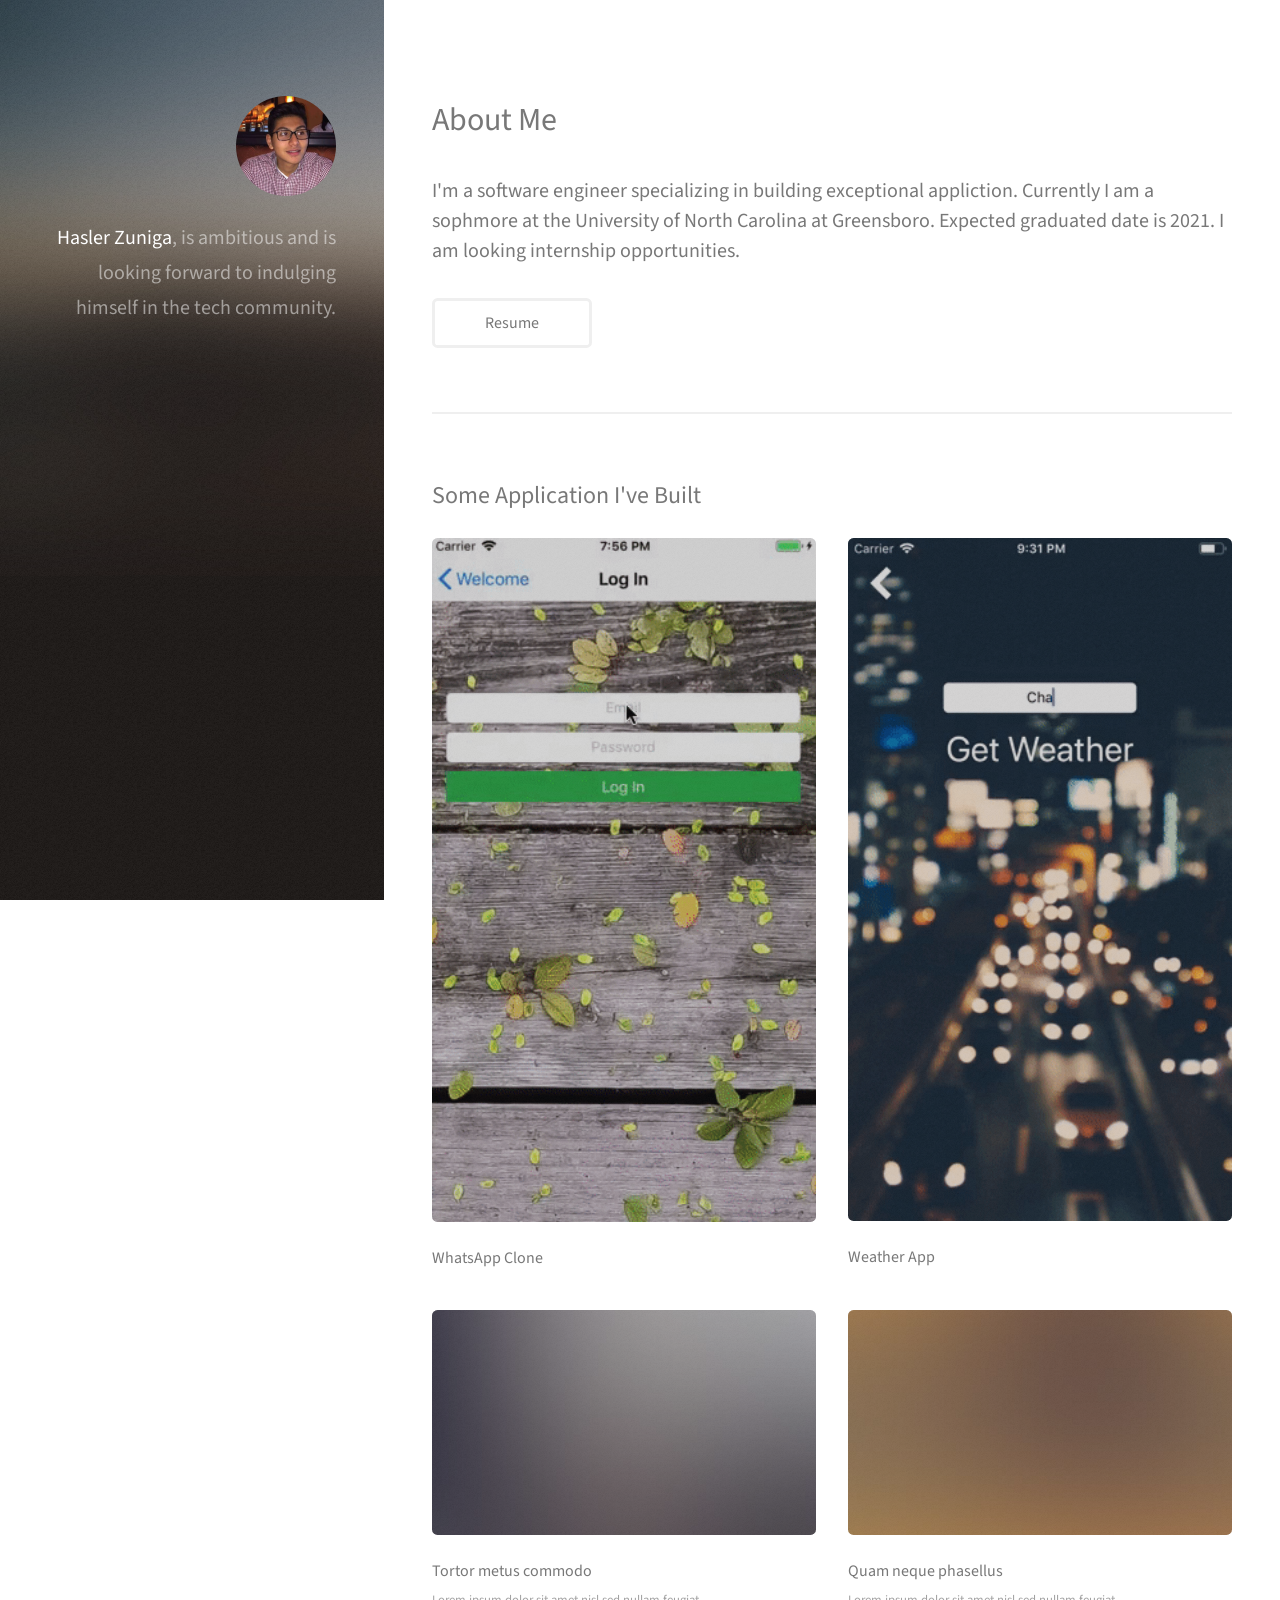
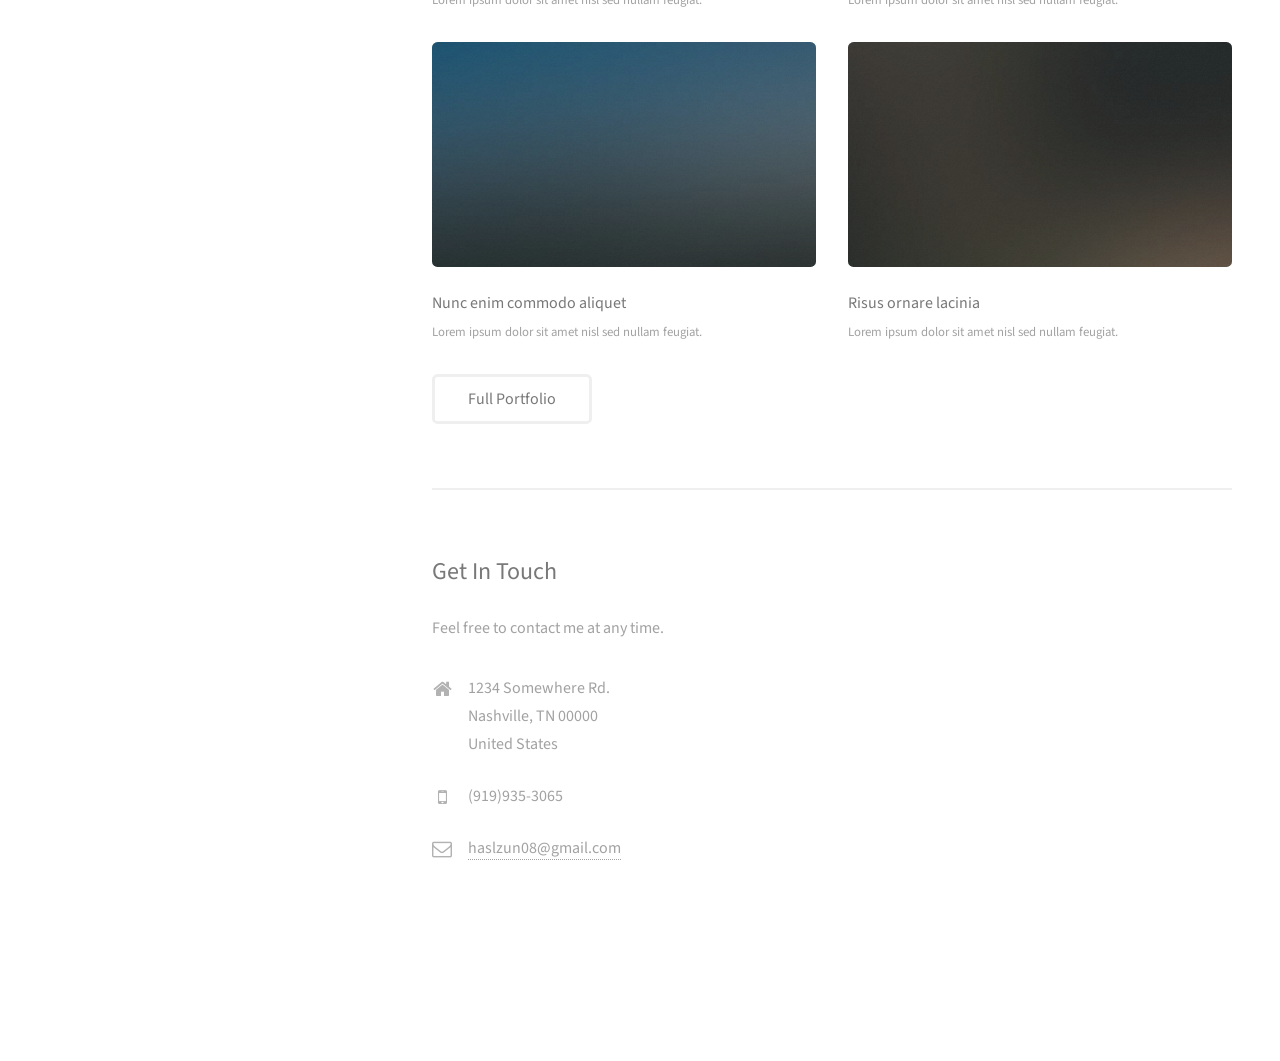
==== index.html @ a40017bf "Web" ====
<!DOCTYPE HTML>
<!--
	Strata by HTML5 UP
	html5up.net | @ajlkn
	Free for personal and commercial use under the CCA 3.0 license (html5up.net/license)
-->
<html>
	<head>
		<title>Strata by HTML5 UP</title>
		<meta charset="utf-8" />
		<meta name="viewport" content="width=device-width, initial-scale=1, user-scalable=no" />
		<link rel="stylesheet" href="assets/css/main.css" />
	</head>
	<body class="is-preload">

		<!-- Header -->
			<header id="header">
				<div class="inner">
					<a href="#" class="image avatar"><img src="images/MyPicture.jpg" alt="" /></a>
					<h1><strong>Hasler Zuniga</strong>, is ambitious and is <br />
				looking forward to indulging himself <br />
				in the tech community.</h1>
				</div>
			</header>

		<!-- Main -->
			<div id="main">

				<!-- One -->
					<section id="one">
						<header class="major">
							<h2>About Me</h2>
							<h3> I'm a software engineer specializing in building exceptional appliction. Currently I am a sophmore at the University of North Carolina at Greensboro. Expected graduated date is 2021. I am looking internship opportunities.<h3>
						</header>
						<p></p>
						<ul class="actions">
							<li><a href="https://drive.google.com/open?id=12B3jEDJ3l_SC0SOFkJuAfr1WDFjpwlNv" class="button">Resume</a></li>
						</ul>
					</section>

				<!-- Two -->
					<section id="two">
						<h2>Some Application I've Built</h2>
						<div class="row">
							<article class="col-6 col-12-xsmall work-item">
								<a href="images/FlashChat2.gif" class="image fit thumb"><img src="images/FlashChat2.gif" alt="" /></a>
								<h3>WhatsApp Clone</h3>
								<p></p>
							</article>
							<article class="col-6 col-12-xsmall work-item">
								<a href="images/Clima2.gif" class="image fit thumb"><img src="images/Clima2.gif" alt="" /></a>
								<h3>Weather App</h3>
								<p></p>
							</article>
							<article class="col-6 col-12-xsmall work-item">
								<a href="images/fulls/03.jpg" class="image fit thumb"><img src="images/thumbs/03.jpg" alt="" /></a>
								<h3>Tortor metus commodo</h3>
								<p>Lorem ipsum dolor sit amet nisl sed nullam feugiat.</p>
							</article>
							<article class="col-6 col-12-xsmall work-item">
								<a href="images/fulls/04.jpg" class="image fit thumb"><img src="images/thumbs/04.jpg" alt="" /></a>
								<h3>Quam neque phasellus</h3>
								<p>Lorem ipsum dolor sit amet nisl sed nullam feugiat.</p>
							</article>
							<article class="col-6 col-12-xsmall work-item">
								<a href="images/fulls/05.jpg" class="image fit thumb"><img src="images/thumbs/05.jpg" alt="" /></a>
								<h3>Nunc enim commodo aliquet</h3>
								<p>Lorem ipsum dolor sit amet nisl sed nullam feugiat.</p>
							</article>
							<article class="col-6 col-12-xsmall work-item">
								<a href="images/fulls/06.jpg" class="image fit thumb"><img src="images/thumbs/06.jpg" alt="" /></a>
								<h3>Risus ornare lacinia</h3>
								<p>Lorem ipsum dolor sit amet nisl sed nullam feugiat.</p>
							</article>
						</div>
						<ul class="actions">
							<li><a href="#" class="button">Full Portfolio</a></li>
						</ul>
					</section>

				<!-- Three -->
					<section id="three">
						<h2>Get In Touch</h2>
						<p>Feel free to contact me at any time.</p>

							<div class="col-4 col-12-small">
								<ul class="labeled-icons">
									<li>
										<h3 class="icon fa-home"><span class="label">Address</span></h3>
										1234 Somewhere Rd.<br />
										Nashville, TN 00000<br />
										United States
									</li>
									<li>
										<h3 class="icon fa-mobile"><span class="label">Phone</span></h3>
										(919)935-3065
									</li>
									<li>
										<h3 class="icon fa-envelope-o"><span class="label">Email</span></h3>
										<a href="#">haslzun08@gmail.com</a>
									</li>
								</ul>
							</div>
						</div>
					</section>

				

			</div>

		<!-- Footer -->
			<footer id="footer">
				<div class="inner">
					<ul class="icons">
						
						<li><a href="https://github.com/haslzun16" class="icon fa-github"><span class="label">Github</span></a></li>
						<li><a href="https://www.linkedin.com/in/hasler-zuniga-77847b182/" class="icon fa-linkedin"><span class="label">Linkedin</span></a></li>
						<li><a href="#" class="icon fa-envelope-o"><span class="label">Email</span></a></li>
					</ul>
					<ul class="copyright">
						<li>&copy; Untitled</li><li>Design: <a href="http://html5up.net">HTML5 UP</a></li>
					</ul>
				</div>
			</footer>

		<!-- Scripts -->
			<script src="assets/js/jquery.min.js"></script>
			<script src="assets/js/jquery.poptrox.min.js"></script>
			<script src="assets/js/browser.min.js"></script>
			<script src="assets/js/breakpoints.min.js"></script>
			<script src="assets/js/util.js"></script>
			<script src="assets/js/main.js"></script>

	</body>
</html>
---- assets/css/main.css ----
@import url("font-awesome.min.css");
@import url("https://fonts.googleapis.com/css?family=Source+Sans+Pro:400,400italic");

/*
	Strata by HTML5 UP
	html5up.net | @ajlkn
	Free for personal and commercial use under the CCA 3.0 license (html5up.net/license)
*/

html, body, div, span, applet, object,
iframe, h1, h2, h3, h4, h5, h6, p, blockquote,
pre, a, abbr, acronym, address, big, cite,
code, del, dfn, em, img, ins, kbd, q, s, samp,
small, strike, strong, sub, sup, tt, var, b,
u, i, center, dl, dt, dd, ol, ul, li, fieldset,
form, label, legend, table, caption, tbody,
tfoot, thead, tr, th, td, article, aside,
canvas, details, embed, figure, figcaption,
footer, header, hgroup, menu, nav, output, ruby,
section, summary, time, mark, audio, video {
	margin: 0;
	padding: 0;
	border: 0;
	font-size: 100%;
	font: inherit;
	vertical-align: baseline;}

article, aside, details, figcaption, figure,
footer, header, hgroup, menu, nav, section {
	display: block;}

body {
	line-height: 1;
}

ol, ul {
	list-style: none;
}

blockquote, q {
	quotes: none;
}

	blockquote:before, blockquote:after, q:before, q:after {
		content: '';
		content: none;
	}

table {
	border-collapse: collapse;
	border-spacing: 0;
}

body {
	-webkit-text-size-adjust: none;
}

mark {
	background-color: transparent;
	color: inherit;
}

input::-moz-focus-inner {
	border: 0;
	padding: 0;
}

input, select, textarea {
	-moz-appearance: none;
	-webkit-appearance: none;
	-ms-appearance: none;
	appearance: none;
}

/* Basic */

	html {
		box-sizing: border-box;
	}

	*, *:before, *:after {
		box-sizing: inherit;
	}

	body {
		background: #fff;
	}

		body.is-preload *, body.is-preload *:before, body.is-preload *:after {
			-moz-animation: none !important;
			-webkit-animation: none !important;
			-ms-animation: none !important;
			animation: none !important;
			-moz-transition: none !important;
			-webkit-transition: none !important;
			-ms-transition: none !important;
			transition: none !important;
		}

	body, input, select, textarea {
		color: #a2a2a2;
		font-family: "Source Sans Pro", Helvetica, sans-serif;
		font-size: 16pt;
		font-weight: 400;
		line-height: 1.75em;
	}

	a {
		-moz-transition: color 0.2s ease-in-out, border-color 0.2s ease-in-out;
		-webkit-transition: color 0.2s ease-in-out, border-color 0.2s ease-in-out;
		-ms-transition: color 0.2s ease-in-out, border-color 0.2s ease-in-out;
		transition: color 0.2s ease-in-out, border-color 0.2s ease-in-out;
		border-bottom: dotted 1px;
		color: #49bf9d;
		text-decoration: none;
	}

		a:hover {
			border-bottom-color: transparent;
			color: #49bf9d !important;
			text-decoration: none;
		}

	strong, b {
		color: #787878;
		font-weight: 400;
	}

	em, i {
		font-style: italic;
	}

	p {
		margin: 0 0 2em 0;
	}

	h1, h2, h3, h4, h5, h6 {
		color: #787878;
		font-weight: 400;
		line-height: 1em;
		margin: 0 0 1em 0;
	}

		h1 a, h2 a, h3 a, h4 a, h5 a, h6 a {
			color: inherit;
			text-decoration: none;
		}

	h1 {
		font-size: 2em;
		line-height: 1.5em;
	}

	h2 {
		font-size: 1.5em;
		line-height: 1.5em;
	}

	h3 {
		font-size: 1.25em;
		line-height: 1.5em;
	}

	h4 {
		font-size: 1.1em;
		line-height: 1.5em;
	}

	h5 {
		font-size: 0.9em;
		line-height: 1.5em;
	}

	h6 {
		font-size: 0.7em;
		line-height: 1.5em;
	}

	sub {
		font-size: 0.8em;
		position: relative;
		top: 0.5em;
	}

	sup {
		font-size: 0.8em;
		position: relative;
		top: -0.5em;
	}

	hr {
		border: 0;
		border-bottom: solid 2px #efefef;
		margin: 2em 0;
	}

		hr.major {
			margin: 3em 0;
		}

	blockquote {
		border-left: solid 6px #efefef;
		font-style: italic;
		margin: 0 0 2em 0;
		padding: 0.5em 0 0.5em 1.5em;
	}

	code {
		background: #f7f7f7;
		border-radius: 0.35em;
		border: solid 2px #efefef;
		font-family: "Courier New", monospace;
		font-size: 0.9em;
		margin: 0 0.25em;
		padding: 0.25em 0.65em;
	}

	pre {
		-webkit-overflow-scrolling: touch;
		font-family: "Courier New", monospace;
		font-size: 0.9em;
		margin: 0 0 2em 0;
	}

		pre code {
			display: block;
			line-height: 1.75em;
			padding: 1em 1.5em;
			overflow-x: auto;
		}

	.align-left {
		text-align: left;
	}

	.align-center {
		text-align: center;
	}

	.align-right {
		text-align: right;
	}

/* Container */

	.container {
		margin: 0 auto;
		max-width: calc(100% - 4em);
		width: 100%;
	}

		.container.xsmall {
			width: 25%;
		}

		.container.small {
			width: 50%;
		}

		.container.medium {
			width: 75%;
		}

		.container.large {
			width: 125%;
		}

		.container.xlarge {
			width: 150%;
		}

		.container.max {
			width: 100%;
		}

		@media screen and (max-width: 980px) {

			.container {
				width: 100% !important;
				max-width: 100% !important;
			}

		}

		@media screen and (max-width: 480px) {

			.container {
				max-width: calc(100% - 3em);
			}

		}

/* Row */

	.row {
		display: flex;
		flex-wrap: wrap;
		box-sizing: border-box;
		align-items: stretch;
	}

		.row > * {
			box-sizing: border-box;
		}

		.row.gtr-uniform > * > :last-child {
			margin-bottom: 0;
		}

		.row.aln-left {
			justify-content: flex-start;
		}

		.row.aln-center {
			justify-content: center;
		}

		.row.aln-right {
			justify-content: flex-end;
		}

		.row.aln-top {
			align-items: flex-start;
		}

		.row.aln-middle {
			align-items: center;
		}

		.row.aln-bottom {
			align-items: flex-end;
		}

		.row > .imp {
			order: -1;
		}

		.row > .col-1 {
			width: 8.3333333333%;
		}

		.row > .off-1 {
			margin-left: 8.3333333333%;
		}

		.row > .col-2 {
			width: 16.6666666667%;
		}

		.row > .off-2 {
			margin-left: 16.6666666667%;
		}

		.row > .col-3 {
			width: 25%;
		}

		.row > .off-3 {
			margin-left: 25%;
		}

		.row > .col-4 {
			width: 33.3333333333%;
		}

		.row > .off-4 {
			margin-left: 33.3333333333%;
		}

		.row > .col-5 {
			width: 41.6666666667%;
		}

		.row > .off-5 {
			margin-left: 41.6666666667%;
		}

		.row > .col-6 {
			width: 50%;
		}

		.row > .off-6 {
			margin-left: 50%;
		}

		.row > .col-7 {
			width: 58.3333333333%;
		}

		.row > .off-7 {
			margin-left: 58.3333333333%;
		}

		.row > .col-8 {
			width: 66.6666666667%;
		}

		.row > .off-8 {
			margin-left: 66.6666666667%;
		}

		.row > .col-9 {
			width: 75%;
		}

		.row > .off-9 {
			margin-left: 75%;
		}

		.row > .col-10 {
			width: 83.3333333333%;
		}

		.row > .off-10 {
			margin-left: 83.3333333333%;
		}

		.row > .col-11 {
			width: 91.6666666667%;
		}

		.row > .off-11 {
			margin-left: 91.6666666667%;
		}

		.row > .col-12 {
			width: 100%;
		}

		.row > .off-12 {
			margin-left: 100%;
		}

		.row.gtr-0 {
			margin-top: 0;
			margin-left: 0em;
		}

			.row.gtr-0 > * {
				padding: 0 0 0 0em;
			}

			.row.gtr-0.gtr-uniform {
				margin-top: 0em;
			}

				.row.gtr-0.gtr-uniform > * {
					padding-top: 0em;
				}

		.row.gtr-25 {
			margin-top: 0;
			margin-left: -0.625em;
		}

			.row.gtr-25 > * {
				padding: 0 0 0 0.625em;
			}

			.row.gtr-25.gtr-uniform {
				margin-top: -0.625em;
			}

				.row.gtr-25.gtr-uniform > * {
					padding-top: 0.625em;
				}

		.row.gtr-50 {
			margin-top: 0;
			margin-left: -1.25em;
		}

			.row.gtr-50 > * {
				padding: 0 0 0 1.25em;
			}

			.row.gtr-50.gtr-uniform {
				margin-top: -1.25em;
			}

				.row.gtr-50.gtr-uniform > * {
					padding-top: 1.25em;
				}

		.row {
			margin-top: 0;
			margin-left: -2.5em;
		}

			.row > * {
				padding: 0 0 0 2.5em;
			}

			.row.gtr-uniform {
				margin-top: -2.5em;
			}

				.row.gtr-uniform > * {
					padding-top: 2.5em;
				}

		.row.gtr-150 {
			margin-top: 0;
			margin-left: -3.75em;
		}

			.row.gtr-150 > * {
				padding: 0 0 0 3.75em;
			}

			.row.gtr-150.gtr-uniform {
				margin-top: -3.75em;
			}

				.row.gtr-150.gtr-uniform > * {
					padding-top: 3.75em;
				}

		.row.gtr-200 {
			margin-top: 0;
			margin-left: -5em;
		}

			.row.gtr-200 > * {
				padding: 0 0 0 5em;
			}

			.row.gtr-200.gtr-uniform {
				margin-top: -5em;
			}

				.row.gtr-200.gtr-uniform > * {
					padding-top: 5em;
				}

		@media screen and (max-width: 1800px) {

			.row {
				display: flex;
				flex-wrap: wrap;
				box-sizing: border-box;
				align-items: stretch;
			}

				.row > * {
					box-sizing: border-box;
				}

				.row.gtr-uniform > * > :last-child {
					margin-bottom: 0;
				}

				.row.aln-left {
					justify-content: flex-start;
				}

				.row.aln-center {
					justify-content: center;
				}

				.row.aln-right {
					justify-content: flex-end;
				}

				.row.aln-top {
					align-items: flex-start;
				}

				.row.aln-middle {
					align-items: center;
				}

				.row.aln-bottom {
					align-items: flex-end;
				}

				.row > .imp-xlarge {
					order: -1;
				}

				.row > .col-1-xlarge {
					width: 8.3333333333%;
				}

				.row > .off-1-xlarge {
					margin-left: 8.3333333333%;
				}

				.row > .col-2-xlarge {
					width: 16.6666666667%;
				}

				.row > .off-2-xlarge {
					margin-left: 16.6666666667%;
				}

				.row > .col-3-xlarge {
					width: 25%;
				}

				.row > .off-3-xlarge {
					margin-left: 25%;
				}

				.row > .col-4-xlarge {
					width: 33.3333333333%;
				}

				.row > .off-4-xlarge {
					margin-left: 33.3333333333%;
				}

				.row > .col-5-xlarge {
					width: 41.6666666667%;
				}

				.row > .off-5-xlarge {
					margin-left: 41.6666666667%;
				}

				.row > .col-6-xlarge {
					width: 50%;
				}

				.row > .off-6-xlarge {
					margin-left: 50%;
				}

				.row > .col-7-xlarge {
					width: 58.3333333333%;
				}

				.row > .off-7-xlarge {
					margin-left: 58.3333333333%;
				}

				.row > .col-8-xlarge {
					width: 66.6666666667%;
				}

				.row > .off-8-xlarge {
					margin-left: 66.6666666667%;
				}

				.row > .col-9-xlarge {
					width: 75%;
				}

				.row > .off-9-xlarge {
					margin-left: 75%;
				}

				.row > .col-10-xlarge {
					width: 83.3333333333%;
				}

				.row > .off-10-xlarge {
					margin-left: 83.3333333333%;
				}

				.row > .col-11-xlarge {
					width: 91.6666666667%;
				}

				.row > .off-11-xlarge {
					margin-left: 91.6666666667%;
				}

				.row > .col-12-xlarge {
					width: 100%;
				}

				.row > .off-12-xlarge {
					margin-left: 100%;
				}

				.row.gtr-0 {
					margin-top: 0;
					margin-left: 0em;
				}

					.row.gtr-0 > * {
						padding: 0 0 0 0em;
					}

					.row.gtr-0.gtr-uniform {
						margin-top: 0em;
					}

						.row.gtr-0.gtr-uniform > * {
							padding-top: 0em;
						}

				.row.gtr-25 {
					margin-top: 0;
					margin-left: -0.625em;
				}

					.row.gtr-25 > * {
						padding: 0 0 0 0.625em;
					}

					.row.gtr-25.gtr-uniform {
						margin-top: -0.625em;
					}

						.row.gtr-25.gtr-uniform > * {
							padding-top: 0.625em;
						}

				.row.gtr-50 {
					margin-top: 0;
					margin-left: -1.25em;
				}

					.row.gtr-50 > * {
						padding: 0 0 0 1.25em;
					}

					.row.gtr-50.gtr-uniform {
						margin-top: -1.25em;
					}

						.row.gtr-50.gtr-uniform > * {
							padding-top: 1.25em;
						}

				.row {
					margin-top: 0;
					margin-left: -2.5em;
				}

					.row > * {
						padding: 0 0 0 2.5em;
					}

					.row.gtr-uniform {
						margin-top: -2.5em;
					}

						.row.gtr-uniform > * {
							padding-top: 2.5em;
						}

				.row.gtr-150 {
					margin-top: 0;
					margin-left: -3.75em;
				}

					.row.gtr-150 > * {
						padding: 0 0 0 3.75em;
					}

					.row.gtr-150.gtr-uniform {
						margin-top: -3.75em;
					}

						.row.gtr-150.gtr-uniform > * {
							padding-top: 3.75em;
						}

				.row.gtr-200 {
					margin-top: 0;
					margin-left: -5em;
				}

					.row.gtr-200 > * {
						padding: 0 0 0 5em;
					}

					.row.gtr-200.gtr-uniform {
						margin-top: -5em;
					}

						.row.gtr-200.gtr-uniform > * {
							padding-top: 5em;
						}

		}

		@media screen and (max-width: 1280px) {

			.row {
				display: flex;
				flex-wrap: wrap;
				box-sizing: border-box;
				align-items: stretch;
			}

				.row > * {
					box-sizing: border-box;
				}

				.row.gtr-uniform > * > :last-child {
					margin-bottom: 0;
				}

				.row.aln-left {
					justify-content: flex-start;
				}

				.row.aln-center {
					justify-content: center;
				}

				.row.aln-right {
					justify-content: flex-end;
				}

				.row.aln-top {
					align-items: flex-start;
				}

				.row.aln-middle {
					align-items: center;
				}

				.row.aln-bottom {
					align-items: flex-end;
				}

				.row > .imp-large {
					order: -1;
				}

				.row > .col-1-large {
					width: 8.3333333333%;
				}

				.row > .off-1-large {
					margin-left: 8.3333333333%;
				}

				.row > .col-2-large {
					width: 16.6666666667%;
				}

				.row > .off-2-large {
					margin-left: 16.6666666667%;
				}

				.row > .col-3-large {
					width: 25%;
				}

				.row > .off-3-large {
					margin-left: 25%;
				}

				.row > .col-4-large {
					width: 33.3333333333%;
				}

				.row > .off-4-large {
					margin-left: 33.3333333333%;
				}

				.row > .col-5-large {
					width: 41.6666666667%;
				}

				.row > .off-5-large {
					margin-left: 41.6666666667%;
				}

				.row > .col-6-large {
					width: 50%;
				}

				.row > .off-6-large {
					margin-left: 50%;
				}

				.row > .col-7-large {
					width: 58.3333333333%;
				}

				.row > .off-7-large {
					margin-left: 58.3333333333%;
				}

				.row > .col-8-large {
					width: 66.6666666667%;
				}

				.row > .off-8-large {
					margin-left: 66.6666666667%;
				}

				.row > .col-9-large {
					width: 75%;
				}

				.row > .off-9-large {
					margin-left: 75%;
				}

				.row > .col-10-large {
					width: 83.3333333333%;
				}

				.row > .off-10-large {
					margin-left: 83.3333333333%;
				}

				.row > .col-11-large {
					width: 91.6666666667%;
				}

				.row > .off-11-large {
					margin-left: 91.6666666667%;
				}

				.row > .col-12-large {
					width: 100%;
				}

				.row > .off-12-large {
					margin-left: 100%;
				}

				.row.gtr-0 {
					margin-top: 0;
					margin-left: 0em;
				}

					.row.gtr-0 > * {
						padding: 0 0 0 0em;
					}

					.row.gtr-0.gtr-uniform {
						margin-top: 0em;
					}

						.row.gtr-0.gtr-uniform > * {
							padding-top: 0em;
						}

				.row.gtr-25 {
					margin-top: 0;
					margin-left: -0.5em;
				}

					.row.gtr-25 > * {
						padding: 0 0 0 0.5em;
					}

					.row.gtr-25.gtr-uniform {
						margin-top: -0.5em;
					}

						.row.gtr-25.gtr-uniform > * {
							padding-top: 0.5em;
						}

				.row.gtr-50 {
					margin-top: 0;
					margin-left: -1em;
				}

					.row.gtr-50 > * {
						padding: 0 0 0 1em;
					}

					.row.gtr-50.gtr-uniform {
						margin-top: -1em;
					}

						.row.gtr-50.gtr-uniform > * {
							padding-top: 1em;
						}

				.row {
					margin-top: 0;
					margin-left: -2em;
				}

					.row > * {
						padding: 0 0 0 2em;
					}

					.row.gtr-uniform {
						margin-top: -2em;
					}

						.row.gtr-uniform > * {
							padding-top: 2em;
						}

				.row.gtr-150 {
					margin-top: 0;
					margin-left: -3em;
				}

					.row.gtr-150 > * {
						padding: 0 0 0 3em;
					}

					.row.gtr-150.gtr-uniform {
						margin-top: -3em;
					}

						.row.gtr-150.gtr-uniform > * {
							padding-top: 3em;
						}

				.row.gtr-200 {
					margin-top: 0;
					margin-left: -4em;
				}

					.row.gtr-200 > * {
						padding: 0 0 0 4em;
					}

					.row.gtr-200.gtr-uniform {
						margin-top: -4em;
					}

						.row.gtr-200.gtr-uniform > * {
							padding-top: 4em;
						}

		}

		@media screen and (max-width: 980px) {

			.row {
				display: flex;
				flex-wrap: wrap;
				box-sizing: border-box;
				align-items: stretch;
			}

				.row > * {
					box-sizing: border-box;
				}

				.row.gtr-uniform > * > :last-child {
					margin-bottom: 0;
				}

				.row.aln-left {
					justify-content: flex-start;
				}

				.row.aln-center {
					justify-content: center;
				}

				.row.aln-right {
					justify-content: flex-end;
				}

				.row.aln-top {
					align-items: flex-start;
				}

				.row.aln-middle {
					align-items: center;
				}

				.row.aln-bottom {
					align-items: flex-end;
				}

				.row > .imp-medium {
					order: -1;
				}

				.row > .col-1-medium {
					width: 8.3333333333%;
				}

				.row > .off-1-medium {
					margin-left: 8.3333333333%;
				}

				.row > .col-2-medium {
					width: 16.6666666667%;
				}

				.row > .off-2-medium {
					margin-left: 16.6666666667%;
				}

				.row > .col-3-medium {
					width: 25%;
				}

				.row > .off-3-medium {
					margin-left: 25%;
				}

				.row > .col-4-medium {
					width: 33.3333333333%;
				}

				.row > .off-4-medium {
					margin-left: 33.3333333333%;
				}

				.row > .col-5-medium {
					width: 41.6666666667%;
				}

				.row > .off-5-medium {
					margin-left: 41.6666666667%;
				}

				.row > .col-6-medium {
					width: 50%;
				}

				.row > .off-6-medium {
					margin-left: 50%;
				}

				.row > .col-7-medium {
					width: 58.3333333333%;
				}

				.row > .off-7-medium {
					margin-left: 58.3333333333%;
				}

				.row > .col-8-medium {
					width: 66.6666666667%;
				}

				.row > .off-8-medium {
					margin-left: 66.6666666667%;
				}

				.row > .col-9-medium {
					width: 75%;
				}

				.row > .off-9-medium {
					margin-left: 75%;
				}

				.row > .col-10-medium {
					width: 83.3333333333%;
				}

				.row > .off-10-medium {
					margin-left: 83.3333333333%;
				}

				.row > .col-11-medium {
					width: 91.6666666667%;
				}

				.row > .off-11-medium {
					margin-left: 91.6666666667%;
				}

				.row > .col-12-medium {
					width: 100%;
				}

				.row > .off-12-medium {
					margin-left: 100%;
				}

				.row.gtr-0 {
					margin-top: 0;
					margin-left: 0em;
				}

					.row.gtr-0 > * {
						padding: 0 0 0 0em;
					}

					.row.gtr-0.gtr-uniform {
						margin-top: 0em;
					}

						.row.gtr-0.gtr-uniform > * {
							padding-top: 0em;
						}

				.row.gtr-25 {
					margin-top: 0;
					margin-left: -0.5em;
				}

					.row.gtr-25 > * {
						padding: 0 0 0 0.5em;
					}

					.row.gtr-25.gtr-uniform {
						margin-top: -0.5em;
					}

						.row.gtr-25.gtr-uniform > * {
							padding-top: 0.5em;
						}

				.row.gtr-50 {
					margin-top: 0;
					margin-left: -1em;
				}

					.row.gtr-50 > * {
						padding: 0 0 0 1em;
					}

					.row.gtr-50.gtr-uniform {
						margin-top: -1em;
					}

						.row.gtr-50.gtr-uniform > * {
							padding-top: 1em;
						}

				.row {
					margin-top: 0;
					margin-left: -2em;
				}

					.row > * {
						padding: 0 0 0 2em;
					}

					.row.gtr-uniform {
						margin-top: -2em;
					}

						.row.gtr-uniform > * {
							padding-top: 2em;
						}

				.row.gtr-150 {
					margin-top: 0;
					margin-left: -3em;
				}

					.row.gtr-150 > * {
						padding: 0 0 0 3em;
					}

					.row.gtr-150.gtr-uniform {
						margin-top: -3em;
					}

						.row.gtr-150.gtr-uniform > * {
							padding-top: 3em;
						}

				.row.gtr-200 {
					margin-top: 0;
					margin-left: -4em;
				}

					.row.gtr-200 > * {
						padding: 0 0 0 4em;
					}

					.row.gtr-200.gtr-uniform {
						margin-top: -4em;
					}

						.row.gtr-200.gtr-uniform > * {
							padding-top: 4em;
						}

		}

		@media screen and (max-width: 736px) {

			.row {
				display: flex;
				flex-wrap: wrap;
				box-sizing: border-box;
				align-items: stretch;
			}

				.row > * {
					box-sizing: border-box;
				}

				.row.gtr-uniform > * > :last-child {
					margin-bottom: 0;
				}

				.row.aln-left {
					justify-content: flex-start;
				}

				.row.aln-center {
					justify-content: center;
				}

				.row.aln-right {
					justify-content: flex-end;
				}

				.row.aln-top {
					align-items: flex-start;
				}

				.row.aln-middle {
					align-items: center;
				}

				.row.aln-bottom {
					align-items: flex-end;
				}

				.row > .imp-small {
					order: -1;
				}

				.row > .col-1-small {
					width: 8.3333333333%;
				}

				.row > .off-1-small {
					margin-left: 8.3333333333%;
				}

				.row > .col-2-small {
					width: 16.6666666667%;
				}

				.row > .off-2-small {
					margin-left: 16.6666666667%;
				}

				.row > .col-3-small {
					width: 25%;
				}

				.row > .off-3-small {
					margin-left: 25%;
				}

				.row > .col-4-small {
					width: 33.3333333333%;
				}

				.row > .off-4-small {
					margin-left: 33.3333333333%;
				}

				.row > .col-5-small {
					width: 41.6666666667%;
				}

				.row > .off-5-small {
					margin-left: 41.6666666667%;
				}

				.row > .col-6-small {
					width: 50%;
				}

				.row > .off-6-small {
					margin-left: 50%;
				}

				.row > .col-7-small {
					width: 58.3333333333%;
				}

				.row > .off-7-small {
					margin-left: 58.3333333333%;
				}

				.row > .col-8-small {
					width: 66.6666666667%;
				}

				.row > .off-8-small {
					margin-left: 66.6666666667%;
				}

				.row > .col-9-small {
					width: 75%;
				}

				.row > .off-9-small {
					margin-left: 75%;
				}

				.row > .col-10-small {
					width: 83.3333333333%;
				}

				.row > .off-10-small {
					margin-left: 83.3333333333%;
				}

				.row > .col-11-small {
					width: 91.6666666667%;
				}

				.row > .off-11-small {
					margin-left: 91.6666666667%;
				}

				.row > .col-12-small {
					width: 100%;
				}

				.row > .off-12-small {
					margin-left: 100%;
				}

				.row.gtr-0 {
					margin-top: 0;
					margin-left: 0em;
				}

					.row.gtr-0 > * {
						padding: 0 0 0 0em;
					}

					.row.gtr-0.gtr-uniform {
						margin-top: 0em;
					}

						.row.gtr-0.gtr-uniform > * {
							padding-top: 0em;
						}

				.row.gtr-25 {
					margin-top: 0;
					margin-left: -0.375em;
				}

					.row.gtr-25 > * {
						padding: 0 0 0 0.375em;
					}

					.row.gtr-25.gtr-uniform {
						margin-top: -0.375em;
					}

						.row.gtr-25.gtr-uniform > * {
							padding-top: 0.375em;
						}

				.row.gtr-50 {
					margin-top: 0;
					margin-left: -0.75em;
				}

					.row.gtr-50 > * {
						padding: 0 0 0 0.75em;
					}

					.row.gtr-50.gtr-uniform {
						margin-top: -0.75em;
					}

						.row.gtr-50.gtr-uniform > * {
							padding-top: 0.75em;
						}

				.row {
					margin-top: 0;
					margin-left: -1.5em;
				}

					.row > * {
						padding: 0 0 0 1.5em;
					}

					.row.gtr-uniform {
						margin-top: -1.5em;
					}

						.row.gtr-uniform > * {
							padding-top: 1.5em;
						}

				.row.gtr-150 {
					margin-top: 0;
					margin-left: -2.25em;
				}

					.row.gtr-150 > * {
						padding: 0 0 0 2.25em;
					}

					.row.gtr-150.gtr-uniform {
						margin-top: -2.25em;
					}

						.row.gtr-150.gtr-uniform > * {
							padding-top: 2.25em;
						}

				.row.gtr-200 {
					margin-top: 0;
					margin-left: -3em;
				}

					.row.gtr-200 > * {
						padding: 0 0 0 3em;
					}

					.row.gtr-200.gtr-uniform {
						margin-top: -3em;
					}

						.row.gtr-200.gtr-uniform > * {
							padding-top: 3em;
						}

		}

		@media screen and (max-width: 480px) {

			.row {
				display: flex;
				flex-wrap: wrap;
				box-sizing: border-box;
				align-items: stretch;
			}

				.row > * {
					box-sizing: border-box;
				}

				.row.gtr-uniform > * > :last-child {
					margin-bottom: 0;
				}

				.row.aln-left {
					justify-content: flex-start;
				}

				.row.aln-center {
					justify-content: center;
				}

				.row.aln-right {
					justify-content: flex-end;
				}

				.row.aln-top {
					align-items: flex-start;
				}

				.row.aln-middle {
					align-items: center;
				}

				.row.aln-bottom {
					align-items: flex-end;
				}

				.row > .imp-xsmall {
					order: -1;
				}

				.row > .col-1-xsmall {
					width: 8.3333333333%;
				}

				.row > .off-1-xsmall {
					margin-left: 8.3333333333%;
				}

				.row > .col-2-xsmall {
					width: 16.6666666667%;
				}

				.row > .off-2-xsmall {
					margin-left: 16.6666666667%;
				}

				.row > .col-3-xsmall {
					width: 25%;
				}

				.row > .off-3-xsmall {
					margin-left: 25%;
				}

				.row > .col-4-xsmall {
					width: 33.3333333333%;
				}

				.row > .off-4-xsmall {
					margin-left: 33.3333333333%;
				}

				.row > .col-5-xsmall {
					width: 41.6666666667%;
				}

				.row > .off-5-xsmall {
					margin-left: 41.6666666667%;
				}

				.row > .col-6-xsmall {
					width: 50%;
				}

				.row > .off-6-xsmall {
					margin-left: 50%;
				}

				.row > .col-7-xsmall {
					width: 58.3333333333%;
				}

				.row > .off-7-xsmall {
					margin-left: 58.3333333333%;
				}

				.row > .col-8-xsmall {
					width: 66.6666666667%;
				}

				.row > .off-8-xsmall {
					margin-left: 66.6666666667%;
				}

				.row > .col-9-xsmall {
					width: 75%;
				}

				.row > .off-9-xsmall {
					margin-left: 75%;
				}

				.row > .col-10-xsmall {
					width: 83.3333333333%;
				}

				.row > .off-10-xsmall {
					margin-left: 83.3333333333%;
				}

				.row > .col-11-xsmall {
					width: 91.6666666667%;
				}

				.row > .off-11-xsmall {
					margin-left: 91.6666666667%;
				}

				.row > .col-12-xsmall {
					width: 100%;
				}

				.row > .off-12-xsmall {
					margin-left: 100%;
				}

				.row.gtr-0 {
					margin-top: 0;
					margin-left: 0em;
				}

					.row.gtr-0 > * {
						padding: 0 0 0 0em;
					}

					.row.gtr-0.gtr-uniform {
						margin-top: 0em;
					}

						.row.gtr-0.gtr-uniform > * {
							padding-top: 0em;
						}

				.row.gtr-25 {
					margin-top: 0;
					margin-left: -0.375em;
				}

					.row.gtr-25 > * {
						padding: 0 0 0 0.375em;
					}

					.row.gtr-25.gtr-uniform {
						margin-top: -0.375em;
					}

						.row.gtr-25.gtr-uniform > * {
							padding-top: 0.375em;
						}

				.row.gtr-50 {
					margin-top: 0;
					margin-left: -0.75em;
				}

					.row.gtr-50 > * {
						padding: 0 0 0 0.75em;
					}

					.row.gtr-50.gtr-uniform {
						margin-top: -0.75em;
					}

						.row.gtr-50.gtr-uniform > * {
							padding-top: 0.75em;
						}

				.row {
					margin-top: 0;
					margin-left: -1.5em;
				}

					.row > * {
						padding: 0 0 0 1.5em;
					}

					.row.gtr-uniform {
						margin-top: -1.5em;
					}

						.row.gtr-uniform > * {
							padding-top: 1.5em;
						}

				.row.gtr-150 {
					margin-top: 0;
					margin-left: -2.25em;
				}

					.row.gtr-150 > * {
						padding: 0 0 0 2.25em;
					}

					.row.gtr-150.gtr-uniform {
						margin-top: -2.25em;
					}

						.row.gtr-150.gtr-uniform > * {
							padding-top: 2.25em;
						}

				.row.gtr-200 {
					margin-top: 0;
					margin-left: -3em;
				}

					.row.gtr-200 > * {
						padding: 0 0 0 3em;
					}

					.row.gtr-200.gtr-uniform {
						margin-top: -3em;
					}

						.row.gtr-200.gtr-uniform > * {
							padding-top: 3em;
						}

		}

/* Section/Article */

	section.special, article.special {
		text-align: center;
	}

	header p {
		color: #b2b2b2;
		position: relative;
		margin: 0 0 1.5em 0;
	}

	header h2 + p {
		font-size: 1.25em;
		margin-top: -1em;
		line-height: 1.5em;
	}

	header h3 + p {
		font-size: 1.1em;
		margin-top: -0.8em;
		line-height: 1.5em;
	}

	header h4 + p,
	header h5 + p,
	header h6 + p {
		font-size: 0.9em;
		margin-top: -0.6em;
		line-height: 1.5em;
	}

	header.major h2 {
		font-size: 2em;
	}

/* Form */

	form {
		margin: 0 0 2em 0;
	}

	label {
		color: #787878;
		display: block;
		font-size: 0.9em;
		font-weight: 400;
		margin: 0 0 1em 0;
	}

	input[type="text"],
	input[type="password"],
	input[type="email"],
	select,
	textarea {
		-moz-appearance: none;
		-webkit-appearance: none;
		-ms-appearance: none;
		appearance: none;
		background: #f7f7f7;
		border-radius: 0.35em;
		border: solid 2px transparent;
		color: inherit;
		display: block;
		outline: 0;
		padding: 0 0.75em;
		text-decoration: none;
		width: 100%;
	}

		input[type="text"]:invalid,
		input[type="password"]:invalid,
		input[type="email"]:invalid,
		select:invalid,
		textarea:invalid {
			box-shadow: none;
		}

		input[type="text"]:focus,
		input[type="password"]:focus,
		input[type="email"]:focus,
		select:focus,
		textarea:focus {
			border-color: #49bf9d;
		}

	select {
		background-image: url("data:image/svg+xml;charset=utf8,%3Csvg xmlns='http://www.w3.org/2000/svg' width='40' height='40' preserveAspectRatio='none' viewBox='0 0 40 40'%3E%3Cpath d='M9.4,12.3l10.4,10.4l10.4-10.4c0.2-0.2,0.5-0.4,0.9-0.4c0.3,0,0.6,0.1,0.9,0.4l3.3,3.3c0.2,0.2,0.4,0.5,0.4,0.9 c0,0.4-0.1,0.6-0.4,0.9L20.7,31.9c-0.2,0.2-0.5,0.4-0.9,0.4c-0.3,0-0.6-0.1-0.9-0.4L4.3,17.3c-0.2-0.2-0.4-0.5-0.4-0.9 c0-0.4,0.1-0.6,0.4-0.9l3.3-3.3c0.2-0.2,0.5-0.4,0.9-0.4S9.1,12.1,9.4,12.3z' fill='%23dfdfdf' /%3E%3C/svg%3E");
		background-size: 1.25rem;
		background-repeat: no-repeat;
		background-position: calc(100% - 1rem) center;
		height: 2.75em;
		padding-right: 2.75em;
		text-overflow: ellipsis;
	}

		select option {
			color: #787878;
			background: #fff;
		}

		select:focus::-ms-value {
			background-color: transparent;
		}

		select::-ms-expand {
			display: none;
		}

	input[type="text"],
	input[type="password"],
	input[type="email"],
	select {
		height: 2.75em;
	}

	textarea {
		padding: 0.75em;
	}

	input[type="checkbox"],
	input[type="radio"] {
		-moz-appearance: none;
		-webkit-appearance: none;
		-ms-appearance: none;
		appearance: none;
		display: block;
		float: left;
		margin-right: -2em;
		opacity: 0;
		width: 1em;
		z-index: -1;
	}

		input[type="checkbox"] + label,
		input[type="radio"] + label {
			text-decoration: none;
			color: #a2a2a2;
			cursor: pointer;
			display: inline-block;
			font-size: 1em;
			font-weight: 400;
			padding-left: 2.4em;
			padding-right: 0.75em;
			position: relative;
		}

			input[type="checkbox"] + label:before,
			input[type="radio"] + label:before {
				-moz-osx-font-smoothing: grayscale;
				-webkit-font-smoothing: antialiased;
				font-family: FontAwesome;
				font-style: normal;
				font-weight: normal;
				text-transform: none !important;
			}

			input[type="checkbox"] + label:before,
			input[type="radio"] + label:before {
				background: #f7f7f7;
				border-radius: 0.35em;
				border: solid 2px transparent;
				content: '';
				display: inline-block;
				height: 1.65em;
				left: 0;
				line-height: 1.58125em;
				position: absolute;
				text-align: center;
				top: 0;
				width: 1.65em;
			}

		input[type="checkbox"]:checked + label:before,
		input[type="radio"]:checked + label:before {
			background: #787878;
			border-color: #787878;
			color: #fff;
			content: '\f00c';
		}

		input[type="checkbox"]:focus + label:before,
		input[type="radio"]:focus + label:before {
			border-color: #49bf9d;
		}

	input[type="checkbox"] + label:before {
		border-radius: 0.35em;
	}

	input[type="radio"] + label:before {
		border-radius: 100%;
	}

	::-webkit-input-placeholder {
		color: #b2b2b2 !important;
		opacity: 1.0;
	}

	:-moz-placeholder {
		color: #b2b2b2 !important;
		opacity: 1.0;
	}

	::-moz-placeholder {
		color: #b2b2b2 !important;
		opacity: 1.0;
	}

	:-ms-input-placeholder {
		color: #b2b2b2 !important;
		opacity: 1.0;
	}

/* Box */

	.box {
		border-radius: 0.35em;
		border: solid 2px #efefef;
		margin-bottom: 2em;
		padding: 1.5em;
	}

		.box > :last-child,
		.box > :last-child > :last-child,
		.box > :last-child > :last-child > :last-child {
			margin-bottom: 0;
		}

		.box.alt {
			border: 0;
			border-radius: 0;
			padding: 0;
		}

/* Icon */

	.icon {
		text-decoration: none;
		border-bottom: none;
		position: relative;
	}

		.icon:before {
			-moz-osx-font-smoothing: grayscale;
			-webkit-font-smoothing: antialiased;
			font-family: FontAwesome;
			font-style: normal;
			font-weight: normal;
			text-transform: none !important;
		}

		.icon > .label {
			display: none;
		}

/* Image */

	.image {
		border-radius: 0.35em;
		border: 0;
		display: inline-block;
		position: relative;
	}

		.image:before {
			-moz-transition: opacity 0.2s ease-in-out;
			-webkit-transition: opacity 0.2s ease-in-out;
			-ms-transition: opacity 0.2s ease-in-out;
			transition: opacity 0.2s ease-in-out;
			background: url("images/overlay.png");
			border-radius: 0.35em;
			content: '';
			display: block;
			height: 100%;
			left: 0;
			opacity: 0.5;
			position: absolute;
			top: 0;
			width: 100%;
		}

		.image.thumb {
			text-align: center;
		}

			.image.thumb:after {
				-moz-transition: opacity 0.2s ease-in-out;
				-webkit-transition: opacity 0.2s ease-in-out;
				-ms-transition: opacity 0.2s ease-in-out;
				transition: opacity 0.2s ease-in-out;
				border-radius: 0.35em;
				border: solid 3px rgba(255, 255, 255, 0.5);
				color: #fff;
				content: 'View';
				display: inline-block;
				font-size: 0.8em;
				font-weight: 400;
				left: 50%;
				line-height: 2.25em;
				margin: -1.25em 0 0 -3em;
				opacity: 0;
				padding: 0 1.5em;
				position: absolute;
				text-align: center;
				text-decoration: none;
				top: 50%;
				white-space: nowrap;
			}

			.image.thumb:hover:after {
				opacity: 1.0;
			}

			.image.thumb:hover:before {
				background: url("images/overlay.png"), url("images/overlay.png");
				opacity: 1.0;
			}

		.image img {
			border-radius: 0.35em;
			display: block;
		}

		.image.left {
			float: left;
			margin: 0 1.5em 1em 0;
			top: 0.25em;
		}

		.image.right {
			float: right;
			margin: 0 0 1em 1.5em;
			top: 0.25em;
		}

		.image.left, .image.right {
			max-width: 40%;
		}

			.image.left img, .image.right img {
				width: 100%;
			}

		.image.fit {
			display: block;
			margin: 0 0 2em 0;
			width: 100%;
		}

			.image.fit img {
				width: 100%;
			}

		.image.avatar {
			border-radius: 100%;
		}

			.image.avatar:before {
				display: none;
			}

			.image.avatar img {
				border-radius: 100%;
				width: 100%;
			}

/* List */

	ol {
		list-style: decimal;
		margin: 0 0 2em 0;
		padding-left: 1.25em;
	}

		ol li {
			padding-left: 0.25em;
		}

	ul {
		list-style: disc;
		margin: 0 0 2em 0;
		padding-left: 1em;
	}

		ul li {
			padding-left: 0.5em;
		}

		ul.alt {
			list-style: none;
			padding-left: 0;
		}

			ul.alt li {
				border-top: solid 2px #efefef;
				padding: 0.5em 0;
			}

				ul.alt li:first-child {
					border-top: 0;
					padding-top: 0;
				}

	dl {
		margin: 0 0 2em 0;
	}

/* Icons */

	ul.icons {
		cursor: default;
		list-style: none;
		padding-left: 0;
	}

		ul.icons li {
			display: inline-block;
			padding: 0 1em 0 0;
		}

			ul.icons li:last-child {
				padding-right: 0;
			}

			ul.icons li .icon:before {
				font-size: 1.5em;
			}

/* Labeled Icons */

	ul.labeled-icons {
		list-style: none;
		padding: 0;
	}

		ul.labeled-icons li {
			line-height: 1.75em;
			margin: 1.5em 0 0 0;
			padding-left: 2.25em;
			position: relative;
		}

			ul.labeled-icons li:first-child {
				margin-top: 0;
			}

			ul.labeled-icons li a {
				color: inherit;
			}

			ul.labeled-icons li h3 {
				color: #b2b2b2;
				left: 0;
				position: absolute;
				text-align: center;
				top: 0;
				width: 1em;
			}

/* Actions */

	ul.actions {
		display: -moz-flex;
		display: -webkit-flex;
		display: -ms-flex;
		display: flex;
		cursor: default;
		list-style: none;
		margin-left: -1em;
		padding-left: 0;
	}

		ul.actions li {
			padding: 0 0 0 1em;
			vertical-align: middle;
		}

		ul.actions.special {
			-moz-justify-content: center;
			-webkit-justify-content: center;
			-ms-justify-content: center;
			justify-content: center;
			width: 100%;
			margin-left: 0;
		}

			ul.actions.special li:first-child {
				padding-left: 0;
			}

		ul.actions.stacked {
			-moz-flex-direction: column;
			-webkit-flex-direction: column;
			-ms-flex-direction: column;
			flex-direction: column;
			margin-left: 0;
		}

			ul.actions.stacked li {
				padding: 1.3em 0 0 0;
			}

				ul.actions.stacked li:first-child {
					padding-top: 0;
				}

		ul.actions.fit {
			width: calc(100% + 1em);
		}

			ul.actions.fit li {
				-moz-flex-grow: 1;
				-webkit-flex-grow: 1;
				-ms-flex-grow: 1;
				flex-grow: 1;
				-moz-flex-shrink: 1;
				-webkit-flex-shrink: 1;
				-ms-flex-shrink: 1;
				flex-shrink: 1;
				width: 100%;
			}

				ul.actions.fit li > * {
					width: 100%;
				}

			ul.actions.fit.stacked {
				width: 100%;
			}

		@media screen and (max-width: 480px) {

			ul.actions:not(.fixed) {
				-moz-flex-direction: column;
				-webkit-flex-direction: column;
				-ms-flex-direction: column;
				flex-direction: column;
				margin-left: 0;
				width: 100% !important;
			}

				ul.actions:not(.fixed) li {
					-moz-flex-grow: 1;
					-webkit-flex-grow: 1;
					-ms-flex-grow: 1;
					flex-grow: 1;
					-moz-flex-shrink: 1;
					-webkit-flex-shrink: 1;
					-ms-flex-shrink: 1;
					flex-shrink: 1;
					padding: 1em 0 0 0;
					text-align: center;
					width: 100%;
				}

					ul.actions:not(.fixed) li > * {
						width: 100%;
					}

					ul.actions:not(.fixed) li:first-child {
						padding-top: 0;
					}

					ul.actions:not(.fixed) li input[type="submit"],
					ul.actions:not(.fixed) li input[type="reset"],
					ul.actions:not(.fixed) li input[type="button"],
					ul.actions:not(.fixed) li button,
					ul.actions:not(.fixed) li .button {
						width: 100%;
					}

						ul.actions:not(.fixed) li input[type="submit"].icon:before,
						ul.actions:not(.fixed) li input[type="reset"].icon:before,
						ul.actions:not(.fixed) li input[type="button"].icon:before,
						ul.actions:not(.fixed) li button.icon:before,
						ul.actions:not(.fixed) li .button.icon:before {
							margin-left: -0.5em;
						}

		}

/* Table */

	.table-wrapper {
		-webkit-overflow-scrolling: touch;
		overflow-x: auto;
	}

	table {
		margin: 0 0 2em 0;
		width: 100%;
	}

		table tbody tr {
			border: solid 1px #efefef;
			border-left: 0;
			border-right: 0;
		}

			table tbody tr:nth-child(2n + 1) {
				background-color: #f7f7f7;
			}

		table td {
			padding: 0.75em 0.75em;
		}

		table th {
			color: #787878;
			font-size: 0.9em;
			font-weight: 400;
			padding: 0 0.75em 0.75em 0.75em;
			text-align: left;
		}

		table thead {
			border-bottom: solid 2px #efefef;
		}

		table tfoot {
			border-top: solid 2px #efefef;
		}

		table.alt {
			border-collapse: separate;
		}

			table.alt tbody tr td {
				border: solid 2px #efefef;
				border-left-width: 0;
				border-top-width: 0;
			}

				table.alt tbody tr td:first-child {
					border-left-width: 2px;
				}

			table.alt tbody tr:first-child td {
				border-top-width: 2px;
			}

			table.alt thead {
				border-bottom: 0;
			}

			table.alt tfoot {
				border-top: 0;
			}

/* Button */

	input[type="submit"],
	input[type="reset"],
	input[type="button"],
	.button {
		-moz-appearance: none;
		-webkit-appearance: none;
		-ms-appearance: none;
		appearance: none;
		-moz-transition: background-color 0.2s ease-in-out, color 0.2s ease-in-out, border-color 0.2s ease-in-out;
		-webkit-transition: background-color 0.2s ease-in-out, color 0.2s ease-in-out, border-color 0.2s ease-in-out;
		-ms-transition: background-color 0.2s ease-in-out, color 0.2s ease-in-out, border-color 0.2s ease-in-out;
		transition: background-color 0.2s ease-in-out, color 0.2s ease-in-out, border-color 0.2s ease-in-out;
		background-color: transparent;
		border-radius: 0.35em;
		border: solid 3px #efefef;
		color: #787878 !important;
		cursor: pointer;
		display: inline-block;
		font-weight: 400;
		height: 3.15em;
		height: calc(2.75em + 6px);
		line-height: 2.75em;
		min-width: 10em;
		padding: 0 1.5em;
		text-align: center;
		text-decoration: none;
		white-space: nowrap;
	}

		input[type="submit"]:hover,
		input[type="reset"]:hover,
		input[type="button"]:hover,
		.button:hover {
			border-color: #49bf9d;
			color: #49bf9d !important;
		}

		input[type="submit"]:active,
		input[type="reset"]:active,
		input[type="button"]:active,
		.button:active {
			background-color: rgba(73, 191, 157, 0.1);
			border-color: #49bf9d;
			color: #49bf9d !important;
		}

		input[type="submit"].icon,
		input[type="reset"].icon,
		input[type="button"].icon,
		.button.icon {
			padding-left: 1.35em;
		}

			input[type="submit"].icon:before,
			input[type="reset"].icon:before,
			input[type="button"].icon:before,
			.button.icon:before {
				margin-right: 0.5em;
			}

		input[type="submit"].fit,
		input[type="reset"].fit,
		input[type="button"].fit,
		.button.fit {
			min-width: 0;
			width: 100%;
		}

		input[type="submit"].small,
		input[type="reset"].small,
		input[type="button"].small,
		.button.small {
			font-size: 0.8em;
		}

		input[type="submit"].large,
		input[type="reset"].large,
		input[type="button"].large,
		.button.large {
			font-size: 1.35em;
		}

		input[type="submit"].primary,
		input[type="reset"].primary,
		input[type="button"].primary,
		.button.primary {
			background-color: #49bf9d;
			border-color: #49bf9d;
			color: #ffffff !important;
		}

			input[type="submit"].primary:hover,
			input[type="reset"].primary:hover,
			input[type="button"].primary:hover,
			.button.primary:hover {
				background-color: #5cc6a7;
				border-color: #5cc6a7;
			}

			input[type="submit"].primary:active,
			input[type="reset"].primary:active,
			input[type="button"].primary:active,
			.button.primary:active {
				background-color: #3eb08f;
				border-color: #3eb08f;
			}

		input[type="submit"].disabled, input[type="submit"]:disabled,
		input[type="reset"].disabled,
		input[type="reset"]:disabled,
		input[type="button"].disabled,
		input[type="button"]:disabled,
		.button.disabled,
		.button:disabled {
			background-color: #e7e7e7 !important;
			border-color: #e7e7e7 !important;
			color: #b2b2b2 !important;
			cursor: default;
		}

/* Work Item */

	.work-item {
		margin: 0 0 2em 0;
	}

		.work-item .image {
			margin: 0 0 1.5em 0;
		}

		.work-item h3 {
			font-size: 1em;
			margin: 0 0 0.5em 0;
		}

		.work-item p {
			font-size: 0.8em;
			line-height: 1.5em;
			margin: 0;
		}

/* Header */

	#header {
		display: -moz-flex;
		display: -webkit-flex;
		display: -ms-flex;
		display: flex;
		-moz-flex-direction: column;
		-webkit-flex-direction: column;
		-ms-flex-direction: column;
		flex-direction: column;
		-moz-align-items: -moz-flex-end;
		-webkit-align-items: -webkit-flex-end;
		-ms-align-items: -ms-flex-end;
		align-items: flex-end;
		-moz-justify-content: space-between;
		-webkit-justify-content: space-between;
		-ms-justify-content: space-between;
		justify-content: space-between;
		background-color: #1f1815;
		background-attachment: scroll,								scroll;
		background-image: url("images/overlay.png"), url("../../images/bg.jpg");
		background-position: top left,							top left;
		background-repeat: repeat,								no-repeat;
		background-size: auto,								150%;
		color: rgba(255, 255, 255, 0.5);
		height: 100%;
		left: 0;
		padding: 8em 4em;
		position: fixed;
		text-align: right;
		top: 0;
		width: 35%;
	}

		#header > * {
			-moz-flex-shrink: 0;
			-webkit-flex-shrink: 0;
			-ms-flex-shrink: 0;
			flex-shrink: 0;
			width: 100%;
		}

		#header > .inner {
			-moz-flex-grow: 1;
			-webkit-flex-grow: 1;
			-ms-flex-grow: 1;
			flex-grow: 1;
			margin: 0 0 2em 0;
		}

		#header strong, #header b {
			color: #ffffff;
		}

		#header h2, #header h3, #header h4, #header h5, #header h6 {
			color: #ffffff;
		}

		#header h1 {
			color: rgba(255, 255, 255, 0.5);
			font-size: 1.35em;
			line-height: 1.75em;
			margin: 0;
		}

		#header .image.avatar {
			margin: 0 0 1em 0;
			width: 6.25em;
		}

/* Footer */

	#footer .icons {
		margin: 1em 0 0 0;
	}

		#footer .icons a {
			color: rgba(255, 255, 255, 0.4);
		}

	#footer .copyright {
		color: rgba(255, 255, 255, 0.4);
		font-size: 0.8em;
		list-style: none;
		margin: 1em 0 0 0;
		padding: 0;
	}

		#footer .copyright li {
			border-left: solid 1px rgba(255, 255, 255, 0.25);
			display: inline-block;
			line-height: 1em;
			margin-left: 0.75em;
			padding-left: 0.75em;
		}

			#footer .copyright li:first-child {
				border-left: 0;
				margin-left: 0;
				padding-left: 0;
			}

			#footer .copyright li a {
				color: inherit;
			}

/* Main */

	#main {
		margin-left: 35%;
		max-width: 54em;
		padding: 8em 4em 4em 4em;
		width: calc(100% - 35%);
	}

		#main > section {
			border-top: solid 2px #efefef;
			margin: 4em 0 0 0;
			padding: 4em 0 0 0;
		}

			#main > section:first-child {
				border-top: 0;
				margin-top: 0;
				padding-top: 0;
			}

/* Poptrox */

	@-moz-keyframes spin {
		0% {
			-moz-transform: rotate(0deg);
			-webkit-transform: rotate(0deg);
			-ms-transform: rotate(0deg);
			transform: rotate(0deg);
		}

		100% {
			-moz-transform: rotate(360deg);
			-webkit-transform: rotate(360deg);
			-ms-transform: rotate(360deg);
			transform: rotate(360deg);
		}
	}

	@-webkit-keyframes spin {
		0% {
			-moz-transform: rotate(0deg);
			-webkit-transform: rotate(0deg);
			-ms-transform: rotate(0deg);
			transform: rotate(0deg);
		}

		100% {
			-moz-transform: rotate(360deg);
			-webkit-transform: rotate(360deg);
			-ms-transform: rotate(360deg);
			transform: rotate(360deg);
		}
	}

	@-ms-keyframes spin {
		0% {
			-moz-transform: rotate(0deg);
			-webkit-transform: rotate(0deg);
			-ms-transform: rotate(0deg);
			transform: rotate(0deg);
		}

		100% {
			-moz-transform: rotate(360deg);
			-webkit-transform: rotate(360deg);
			-ms-transform: rotate(360deg);
			transform: rotate(360deg);
		}
	}

	@keyframes spin {
		0% {
			-moz-transform: rotate(0deg);
			-webkit-transform: rotate(0deg);
			-ms-transform: rotate(0deg);
			transform: rotate(0deg);
		}

		100% {
			-moz-transform: rotate(360deg);
			-webkit-transform: rotate(360deg);
			-ms-transform: rotate(360deg);
			transform: rotate(360deg);
		}
	}

	.poptrox-popup {
		-moz-box-sizing: content-box;
		-webkit-box-sizing: content-box;
		-ms-box-sizing: content-box;
		box-sizing: content-box;
		-webkit-tap-highlight-color: rgba(255, 255, 255, 0);
		background: #fff;
		border-radius: 0.35em;
		box-shadow: 0 0.1em 0.15em 0 rgba(0, 0, 0, 0.15);
		overflow: hidden;
		padding-bottom: 3em;
	}

		.poptrox-popup .loader {
			text-decoration: none;
			-moz-animation: spin 1s linear infinite;
			-webkit-animation: spin 1s linear infinite;
			-ms-animation: spin 1s linear infinite;
			animation: spin 1s linear infinite;
			font-size: 1.5em;
			height: 1em;
			left: 50%;
			line-height: 1em;
			margin: -0.5em 0 0 -0.5em;
			position: absolute;
			top: 50%;
			width: 1em;
		}

			.poptrox-popup .loader:before {
				-moz-osx-font-smoothing: grayscale;
				-webkit-font-smoothing: antialiased;
				font-family: FontAwesome;
				font-style: normal;
				font-weight: normal;
				text-transform: none !important;
			}

			.poptrox-popup .loader:before {
				content: '\f1ce';
			}

		.poptrox-popup .caption {
			background: #fff;
			bottom: 0;
			cursor: default;
			font-size: 0.9em;
			height: 3em;
			left: 0;
			line-height: 2.8em;
			position: absolute;
			text-align: center;
			width: 100%;
			z-index: 1;
		}

		.poptrox-popup .nav-next,
		.poptrox-popup .nav-previous {
			text-decoration: none;
			-moz-transition: opacity 0.2s ease-in-out;
			-webkit-transition: opacity 0.2s ease-in-out;
			-ms-transition: opacity 0.2s ease-in-out;
			transition: opacity 0.2s ease-in-out;
			-webkit-tap-highlight-color: rgba(255, 255, 255, 0);
			background: rgba(0, 0, 0, 0.01);
			cursor: pointer;
			height: 100%;
			opacity: 0;
			position: absolute;
			top: 0;
			width: 50%;
		}

			.poptrox-popup .nav-next:before,
			.poptrox-popup .nav-previous:before {
				-moz-osx-font-smoothing: grayscale;
				-webkit-font-smoothing: antialiased;
				font-family: FontAwesome;
				font-style: normal;
				font-weight: normal;
				text-transform: none !important;
			}

			.poptrox-popup .nav-next:before,
			.poptrox-popup .nav-previous:before {
				color: #fff;
				font-size: 2.5em;
				height: 1em;
				line-height: 1em;
				margin-top: -0.75em;
				position: absolute;
				text-align: center;
				top: 50%;
				width: 1.5em;
			}

		.poptrox-popup .nav-next {
			right: 0;
		}

			.poptrox-popup .nav-next:before {
				content: '\f105';
				right: 0;
			}

		.poptrox-popup .nav-previous {
			left: 0;
		}

			.poptrox-popup .nav-previous:before {
				content: '\f104';
				left: 0;
			}

		.poptrox-popup .closer {
			text-decoration: none;
			-moz-transition: opacity 0.2s ease-in-out;
			-webkit-transition: opacity 0.2s ease-in-out;
			-ms-transition: opacity 0.2s ease-in-out;
			transition: opacity 0.2s ease-in-out;
			-webkit-tap-highlight-color: rgba(255, 255, 255, 0);
			color: #fff;
			height: 4em;
			line-height: 4em;
			opacity: 0;
			position: absolute;
			right: 0;
			text-align: center;
			top: 0;
			width: 4em;
			z-index: 2;
		}

			.poptrox-popup .closer:before {
				-moz-osx-font-smoothing: grayscale;
				-webkit-font-smoothing: antialiased;
				font-family: FontAwesome;
				font-style: normal;
				font-weight: normal;
				text-transform: none !important;
			}

			.poptrox-popup .closer:before {
				-moz-box-sizing: content-box;
				-webkit-box-sizing: content-box;
				-ms-box-sizing: content-box;
				box-sizing: content-box;
				border-radius: 100%;
				border: solid 3px rgba(255, 255, 255, 0.5);
				content: '\f00d';
				display: block;
				font-size: 1em;
				height: 1.75em;
				left: 50%;
				line-height: 1.75em;
				margin: -0.875em 0 0 -0.875em;
				position: absolute;
				top: 50%;
				width: 1.75em;
			}

		.poptrox-popup:hover .nav-next,
		.poptrox-popup:hover .nav-previous {
			opacity: 0.5;
		}

			.poptrox-popup:hover .nav-next:hover,
			.poptrox-popup:hover .nav-previous:hover {
				opacity: 1.0;
			}

		.poptrox-popup:hover .closer {
			opacity: 0.5;
		}

			.poptrox-popup:hover .closer:hover {
				opacity: 1.0;
			}

/* Touch */

	body.is-touch .image.thumb:before {
		opacity: 0.5 !important;
	}

	body.is-touch .image.thumb:after {
		display: none !important;
	}

	body.is-touch #header {
		background-attachment: scroll;
		background-size: auto, cover;
	}

	body.is-touch .poptrox-popup .nav-next,
	body.is-touch .poptrox-popup .nav-previous,
	body.is-touch .poptrox-popup .closer {
		opacity: 1.0 !important;
	}

/* XLarge */

	@media screen and (max-width: 1800px) {

		/* Basic */

			body, input, select, textarea {
				font-size: 12pt;
			}

	}

/* Large */

	@media screen and (max-width: 1280px) {

		/* Header */

			#header {
				padding: 6em 3em 3em 3em;
				width: 30%;
			}

				#header h1 {
					font-size: 1.25em;
				}

					#header h1 br {
						display: none;
					}

				#header > .inner {
					margin-bottom: 0;
				}

		/* Footer */

			#footer .copyright li {
				border-left-width: 0;
				display: block;
				line-height: 2.25em;
				margin-left: 0;
				padding-left: 0;
			}

		/* Main */

			#main {
				margin-left: 30%;
				max-width: none;
				padding: 6em 3em 3em 3em;
				width: calc(100% - 30%);
			}

	}

/* Medium */

	@media screen and (max-width: 980px) {

		/* Basic */

			h1 br, h2 br, h3 br, h4 br, h5 br, h6 br {
				display: none;
			}

		/* List */

			ul.icons li .icon {
				font-size: 1.25em;
			}

		/* Header */

			#header {
				background-attachment: scroll;
				background-position: top left, center center;
				background-size: auto,		cover;
				left: auto;
				padding: 6em 4em;
				position: relative;
				text-align: center;
				top: auto;
				width: 100%;
				display: block;
			}

				#header h1 {
					font-size: 1.75em;
				}

					#header h1 br {
						display: inline;
					}

		/* Footer */

			#footer {
				background-attachment: scroll;
				background-color: #1f1815;
				background-image: url("images/overlay.png"), url("../../images/bg.jpg");
				background-position: top left,						bottom center;
				background-repeat: repeat,							no-repeat;
				background-size: auto,							cover;
				bottom: auto;
				left: auto;
				padding: 4em 4em 6em 4em;
				position: relative;
				text-align: center;
				width: 100%;
			}

				#footer .icons {
					margin: 0 0 1em 0;
				}

				#footer .copyright {
					margin: 0 0 1em 0;
				}

					#footer .copyright li {
						border-left-width: 1px;
						display: inline-block;
						line-height: 1em;
						margin-left: 0.75em;
						padding-left: 0.75em;
					}

		/* Main */

			#main {
				margin: 0;
				padding: 6em 4em;
				width: 100%;
			}

	}

/* Small */

	@media screen and (max-width: 736px) {

		/* Basic */

			h1 {
				font-size: 1.5em;
			}

			h2 {
				font-size: 1.2em;
			}

			h3 {
				font-size: 1em;
			}

		/* Section/Article */

			section.special, article.special {
				text-align: center;
			}

			header.major h2 {
				font-size: 1.35em;
			}

		/* List */

			ul.labeled-icons li {
				padding-left: 2em;
			}

				ul.labeled-icons li h3 {
					line-height: 1.75em;
				}

		/* Header */

			#header {
				padding: 2.25em 1.5em;
			}

				#header h1 {
					font-size: 1.35em;
				}

		/* Footer */

			#footer {
				padding: 2.25em 1.5em;
			}

		/* Main */

			#main {
				padding: 2.25em 1.5em 0.25em 1.5em;
			}

				#main > section {
					margin: 2.25em 0 0 0;
					padding: 2.25em 0 0 0;
				}

		/* Poptrox */

			.poptrox-popup {
				border-radius: 0;
			}

				.poptrox-popup .nav-next:before,
				.poptrox-popup .nav-previous:before {
					margin-top: -1em;
				}

	}

/* XSmall */

	@media screen and (max-width: 480px) {

		/* Header */

			#header {
				padding: 4.5em 1.5em;
			}

				#header h1 br {
					display: none;
				}

		/* Footer */

			#footer .copyright li {
				border-left-width: 0;
				display: block;
				line-height: 2.25em;
				margin-left: 0;
				padding-left: 0;
			}

	}
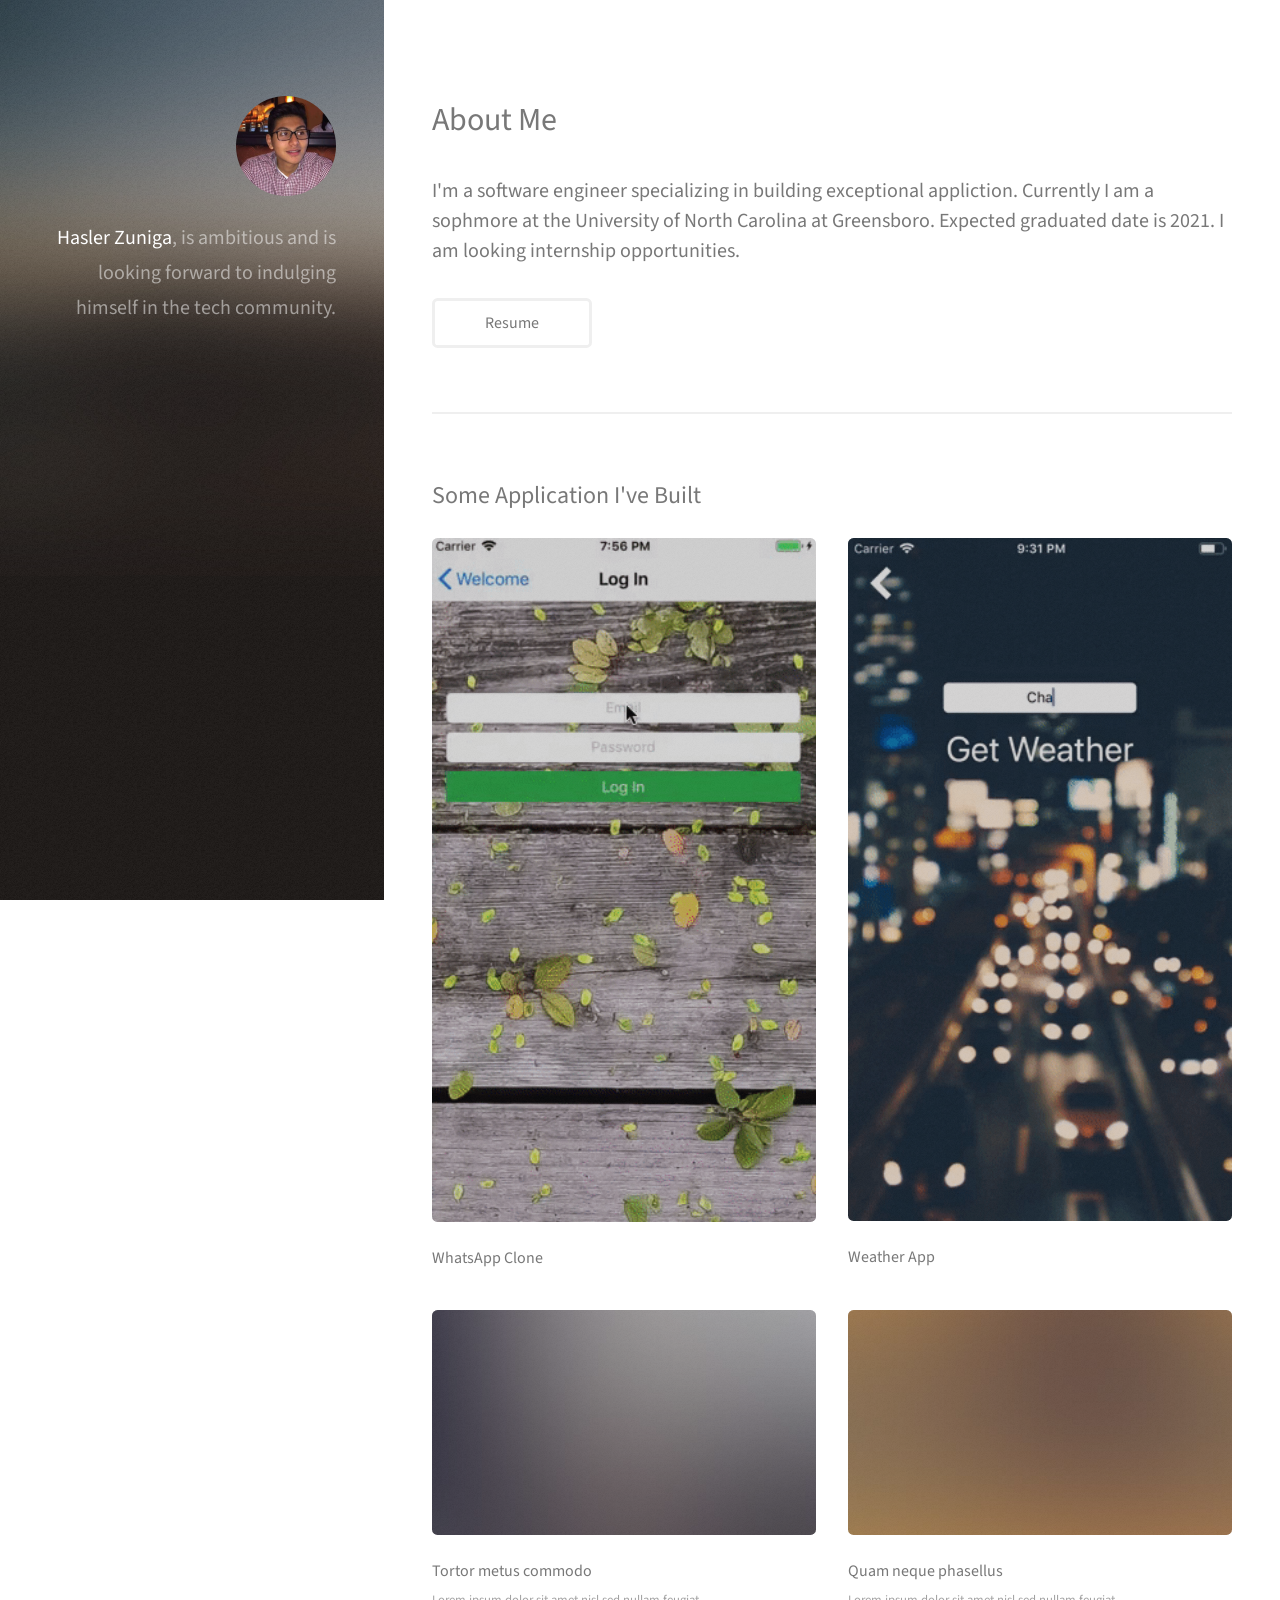
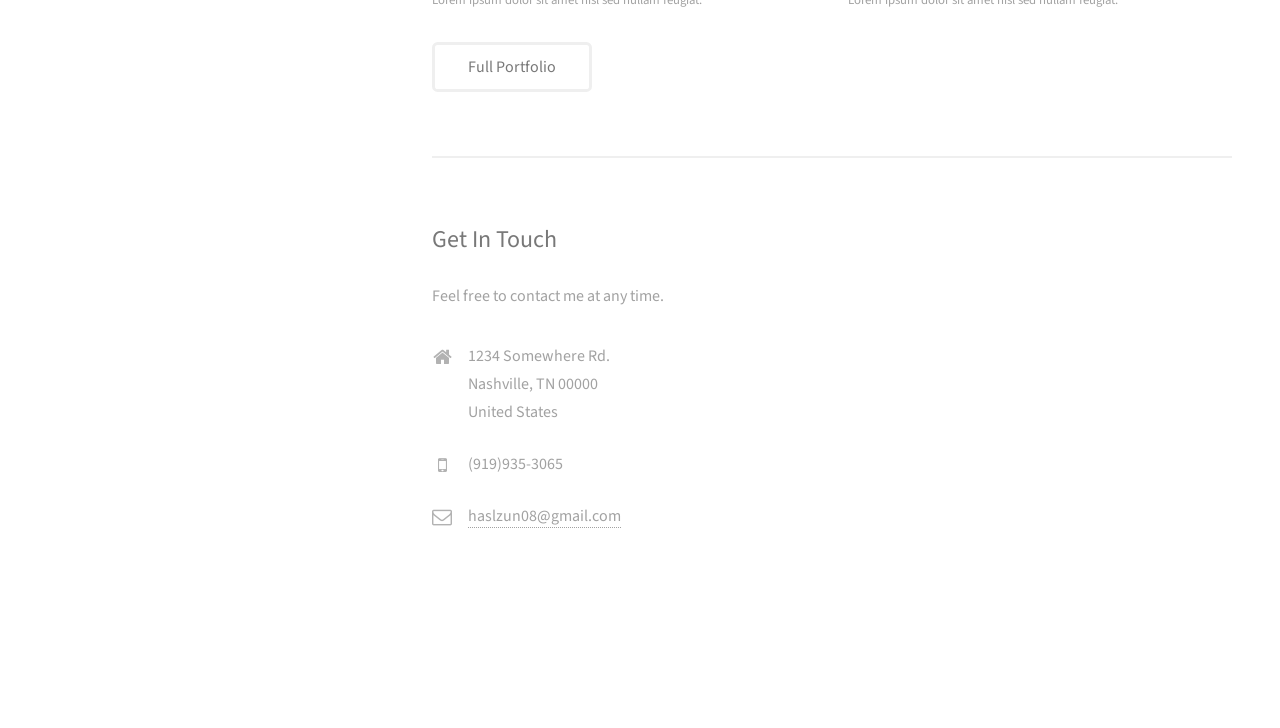
==== commit bbea492e: "Update" ====
--- a/index.html
+++ b/index.html
@@ -1,12 +1,8 @@
 <!DOCTYPE HTML>
-<!--
-	Strata by HTML5 UP
-	html5up.net | @ajlkn
-	Free for personal and commercial use under the CCA 3.0 license (html5up.net/license)
--->
+
 <html>
 	<head>
-		<title>Strata by HTML5 UP</title>
+		<title>Hasler Zuniga Portfolio</title>
 		<meta charset="utf-8" />
 		<meta name="viewport" content="width=device-width, initial-scale=1, user-scalable=no" />
 		<link rel="stylesheet" href="assets/css/main.css" />
@@ -62,19 +58,10 @@
 								<h3>Quam neque phasellus</h3>
 								<p>Lorem ipsum dolor sit amet nisl sed nullam feugiat.</p>
 							</article>
-							<article class="col-6 col-12-xsmall work-item">
-								<a href="images/fulls/05.jpg" class="image fit thumb"><img src="images/thumbs/05.jpg" alt="" /></a>
-								<h3>Nunc enim commodo aliquet</h3>
-								<p>Lorem ipsum dolor sit amet nisl sed nullam feugiat.</p>
-							</article>
-							<article class="col-6 col-12-xsmall work-item">
-								<a href="images/fulls/06.jpg" class="image fit thumb"><img src="images/thumbs/06.jpg" alt="" /></a>
-								<h3>Risus ornare lacinia</h3>
-								<p>Lorem ipsum dolor sit amet nisl sed nullam feugiat.</p>
-							</article>
+							
 						</div>
 						<ul class="actions">
-							<li><a href="#" class="button">Full Portfolio</a></li>
+							<li><a href="https://github.com/haslzun16" class="button">Full Portfolio</a></li>
 						</ul>
 					</section>
 
@@ -118,7 +105,7 @@
 						<li><a href="#" class="icon fa-envelope-o"><span class="label">Email</span></a></li>
 					</ul>
 					<ul class="copyright">
-						<li>&copy; Untitled</li><li>Design: <a href="http://html5up.net">HTML5 UP</a></li>
+						<li>&copy; Untitled</li><li>Design: <a href=""></a></li>
 					</ul>
 				</div>
 			</footer>
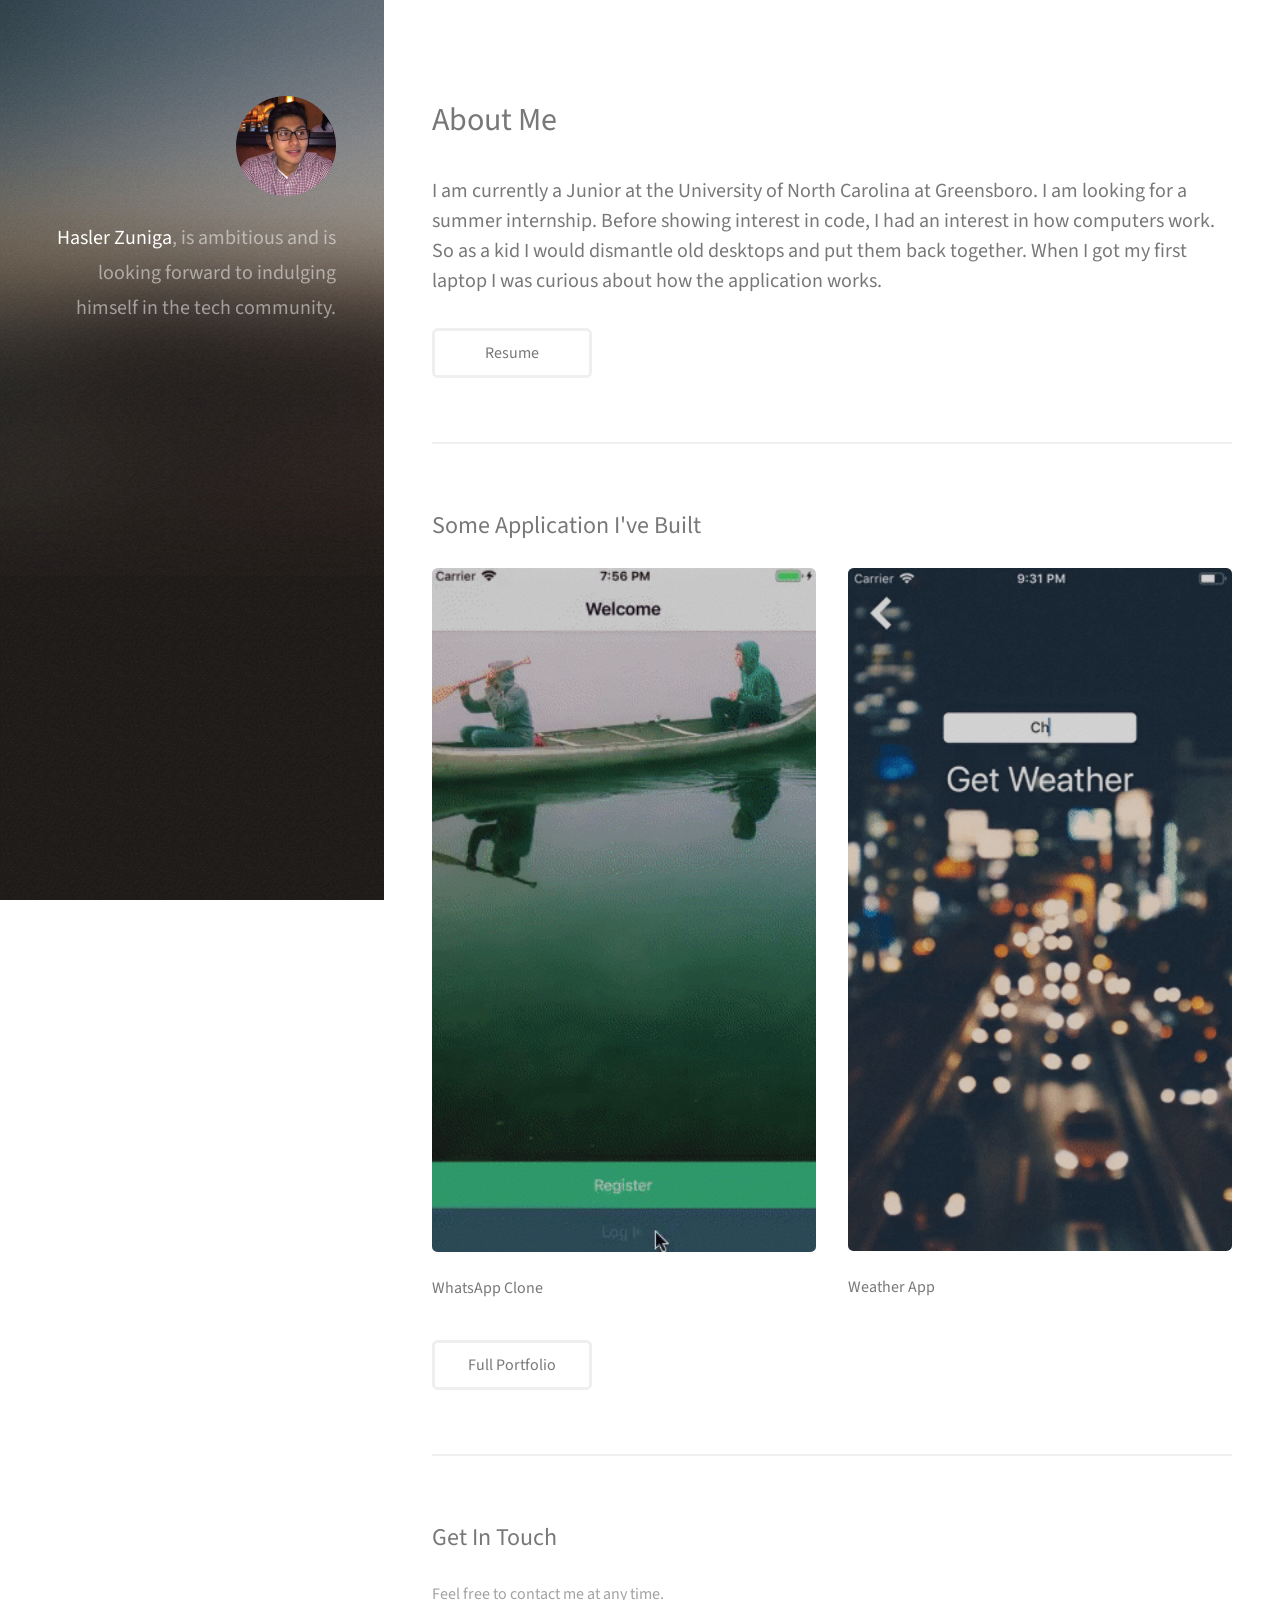
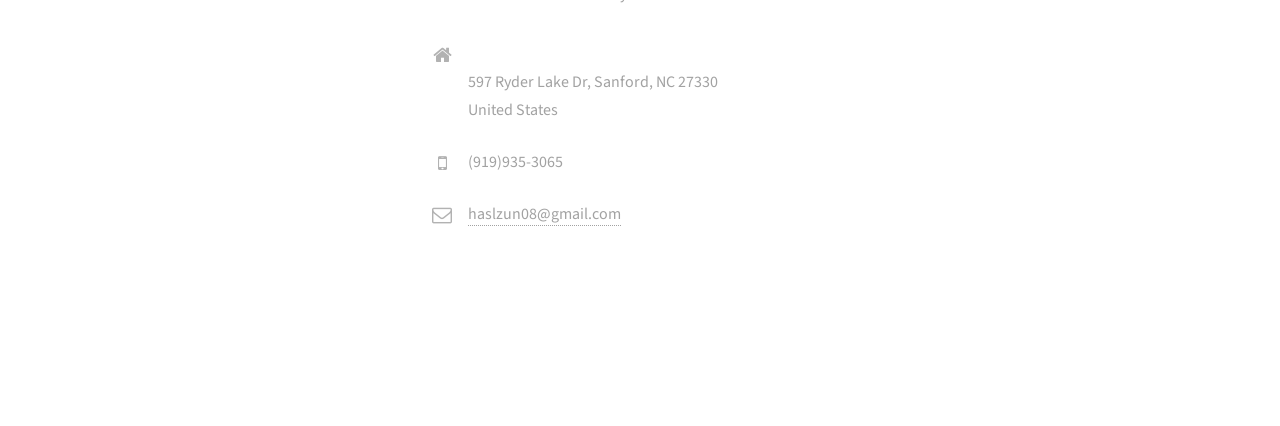
==== commit 95a2644a: "Update" ====
--- a/index.html
+++ b/index.html
@@ -26,7 +26,8 @@
 					<section id="one">
 						<header class="major">
 							<h2>About Me</h2>
-							<h3> I'm a software engineer specializing in building exceptional appliction. Currently I am a sophmore at the University of North Carolina at Greensboro. Expected graduated date is 2021. I am looking internship opportunities.<h3>
+							<h3> I am currently a Junior at the University of North Carolina at Greensboro. I am looking for a summer internship. Before showing interest in code, I had an interest in how computers work. So as a kid I would dismantle old desktops and put them back together. When I got my first laptop I was curious about how the application works.
+								<h3>
 						</header>
 						<p></p>
 						<ul class="actions">
@@ -48,16 +49,6 @@
 								<h3>Weather App</h3>
 								<p></p>
 							</article>
-							<article class="col-6 col-12-xsmall work-item">
-								<a href="images/fulls/03.jpg" class="image fit thumb"><img src="images/thumbs/03.jpg" alt="" /></a>
-								<h3>Tortor metus commodo</h3>
-								<p>Lorem ipsum dolor sit amet nisl sed nullam feugiat.</p>
-							</article>
-							<article class="col-6 col-12-xsmall work-item">
-								<a href="images/fulls/04.jpg" class="image fit thumb"><img src="images/thumbs/04.jpg" alt="" /></a>
-								<h3>Quam neque phasellus</h3>
-								<p>Lorem ipsum dolor sit amet nisl sed nullam feugiat.</p>
-							</article>
 							
 						</div>
 						<ul class="actions">
@@ -74,8 +65,8 @@
 								<ul class="labeled-icons">
 									<li>
 										<h3 class="icon fa-home"><span class="label">Address</span></h3>
-										1234 Somewhere Rd.<br />
-										Nashville, TN 00000<br />
+										<br />
+										597 Ryder Lake Dr, Sanford, NC 27330 <br />
 										United States
 									</li>
 									<li>
@@ -84,7 +75,7 @@
 									</li>
 									<li>
 										<h3 class="icon fa-envelope-o"><span class="label">Email</span></h3>
-										<a href="#">haslzun08@gmail.com</a>
+										<a href="mailto: haslzun08@gmail.com">haslzun08@gmail.com</a>
 									</li>
 								</ul>
 							</div>
@@ -105,7 +96,7 @@
 						<li><a href="#" class="icon fa-envelope-o"><span class="label">Email</span></a></li>
 					</ul>
 					<ul class="copyright">
-						<li>&copy; Untitled</li><li>Design: <a href=""></a></li>
+						<li>&copy; Untitled</li><li>Design: HTML5 UP <a href=""></a></li>
 					</ul>
 				</div>
 			</footer>
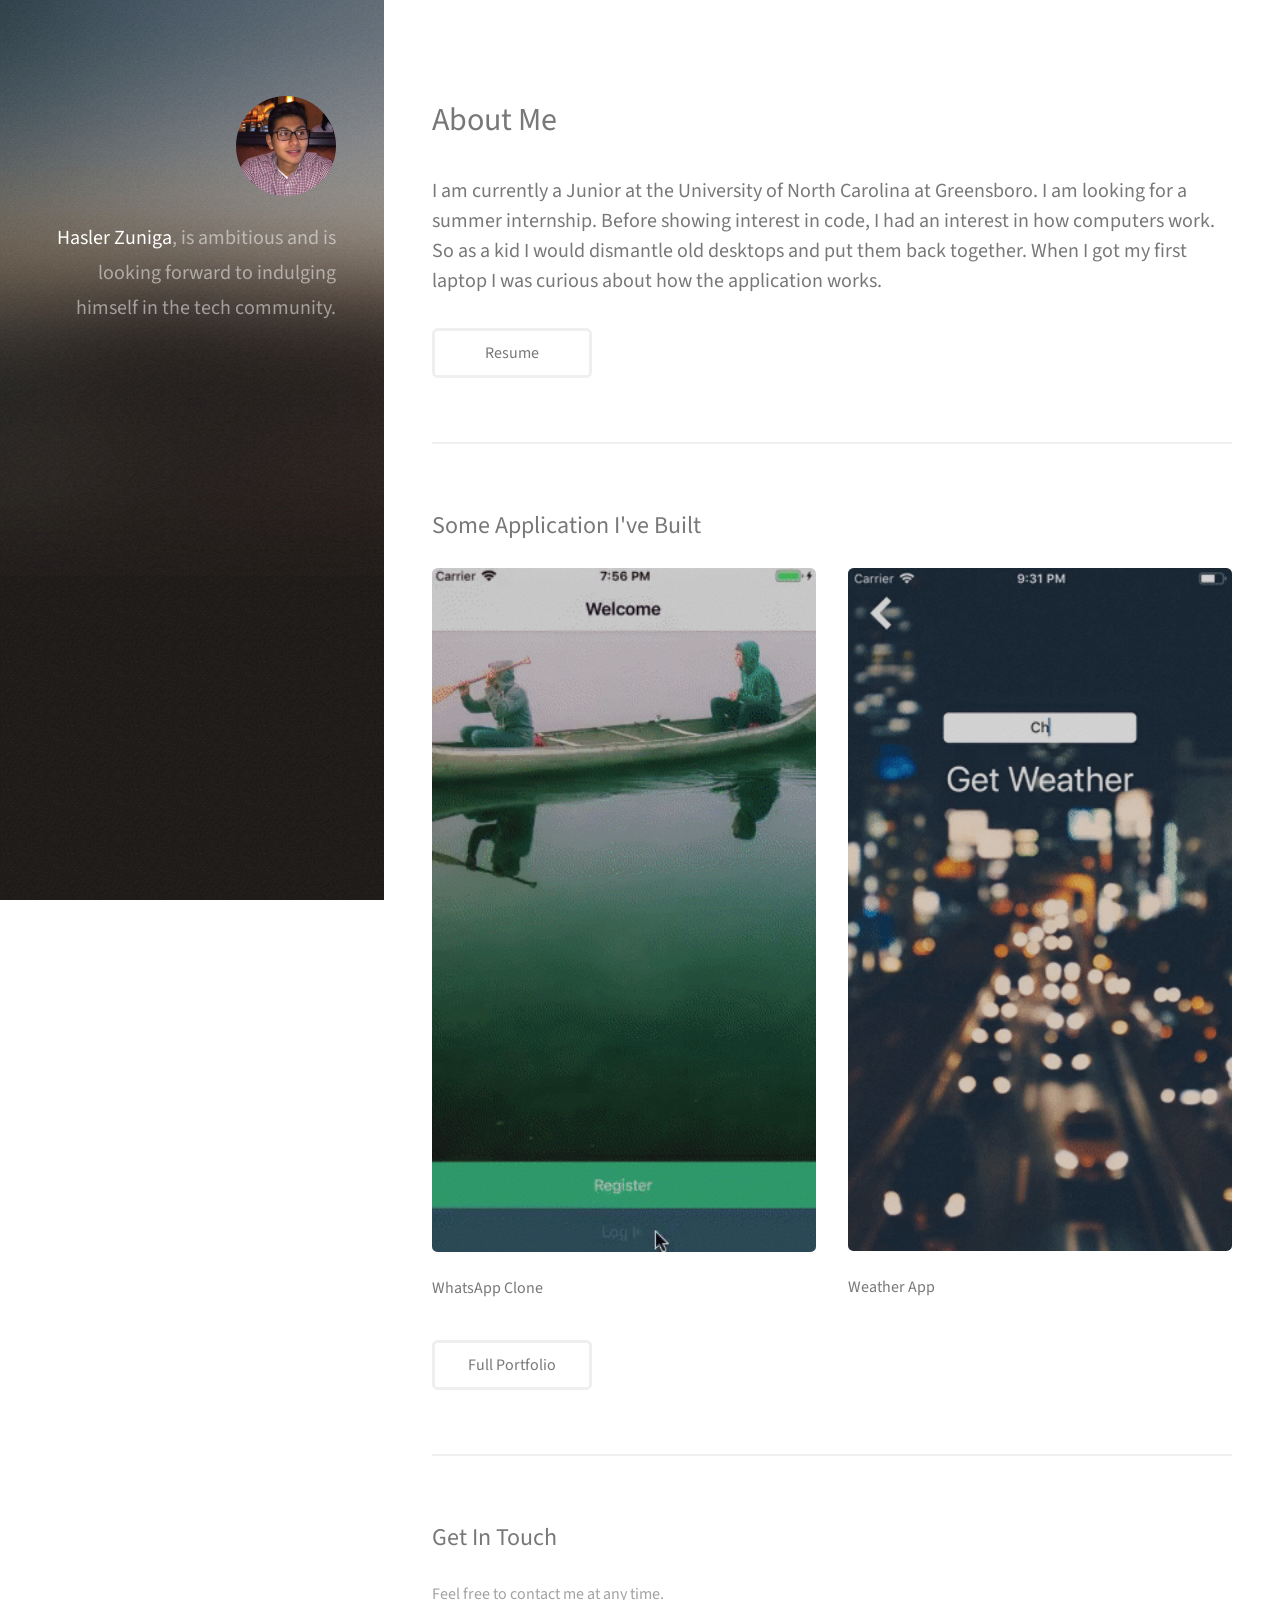
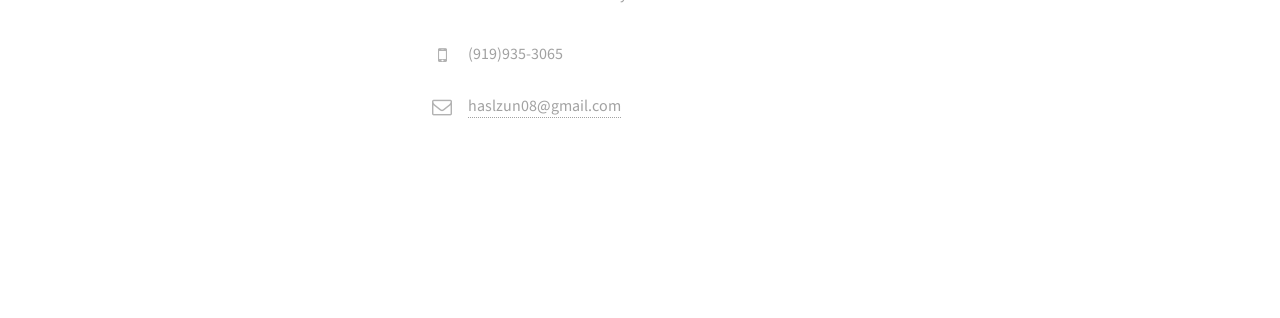
==== commit 97cf3e50: "Update index.html" ====
--- a/index.html
+++ b/index.html
@@ -64,12 +64,6 @@
 							<div class="col-4 col-12-small">
 								<ul class="labeled-icons">
 									<li>
-										<h3 class="icon fa-home"><span class="label">Address</span></h3>
-										<br />
-										597 Ryder Lake Dr, Sanford, NC 27330 <br />
-										United States
-									</li>
-									<li>
 										<h3 class="icon fa-mobile"><span class="label">Phone</span></h3>
 										(919)935-3065
 									</li>
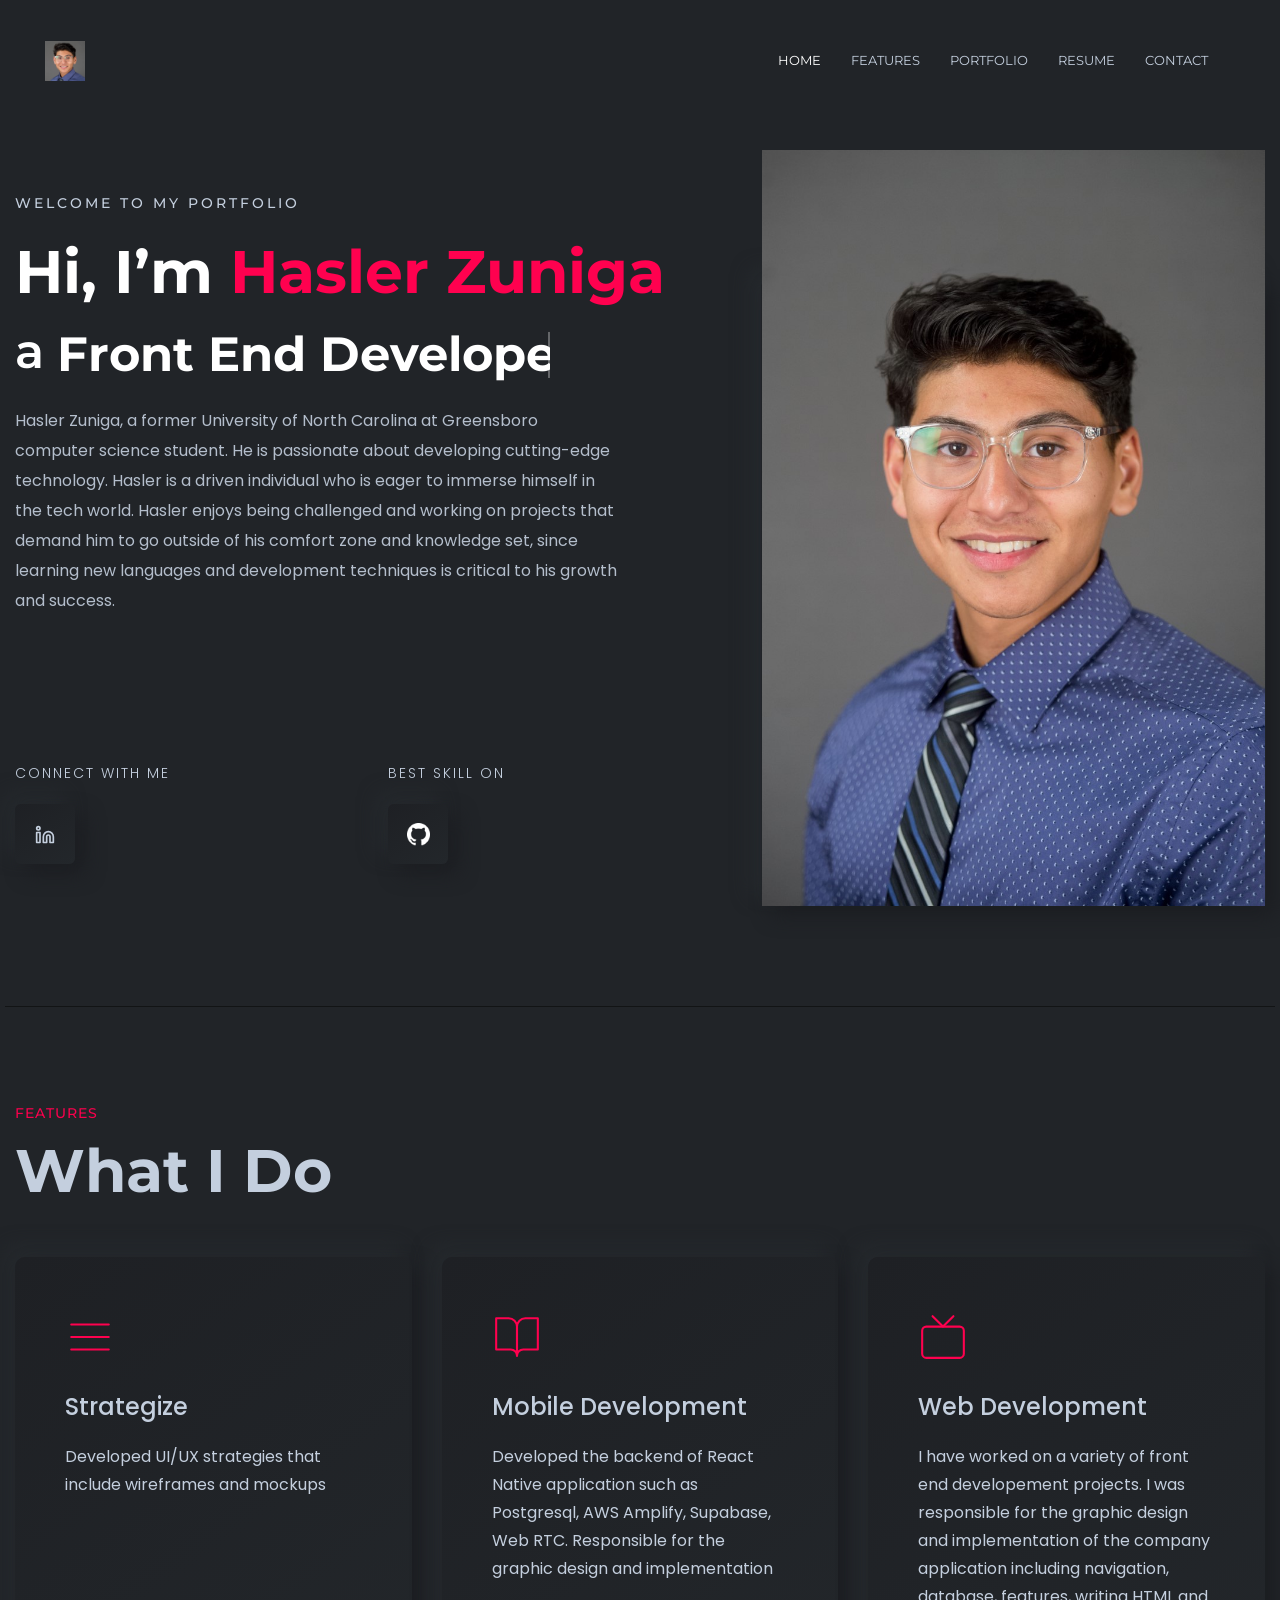
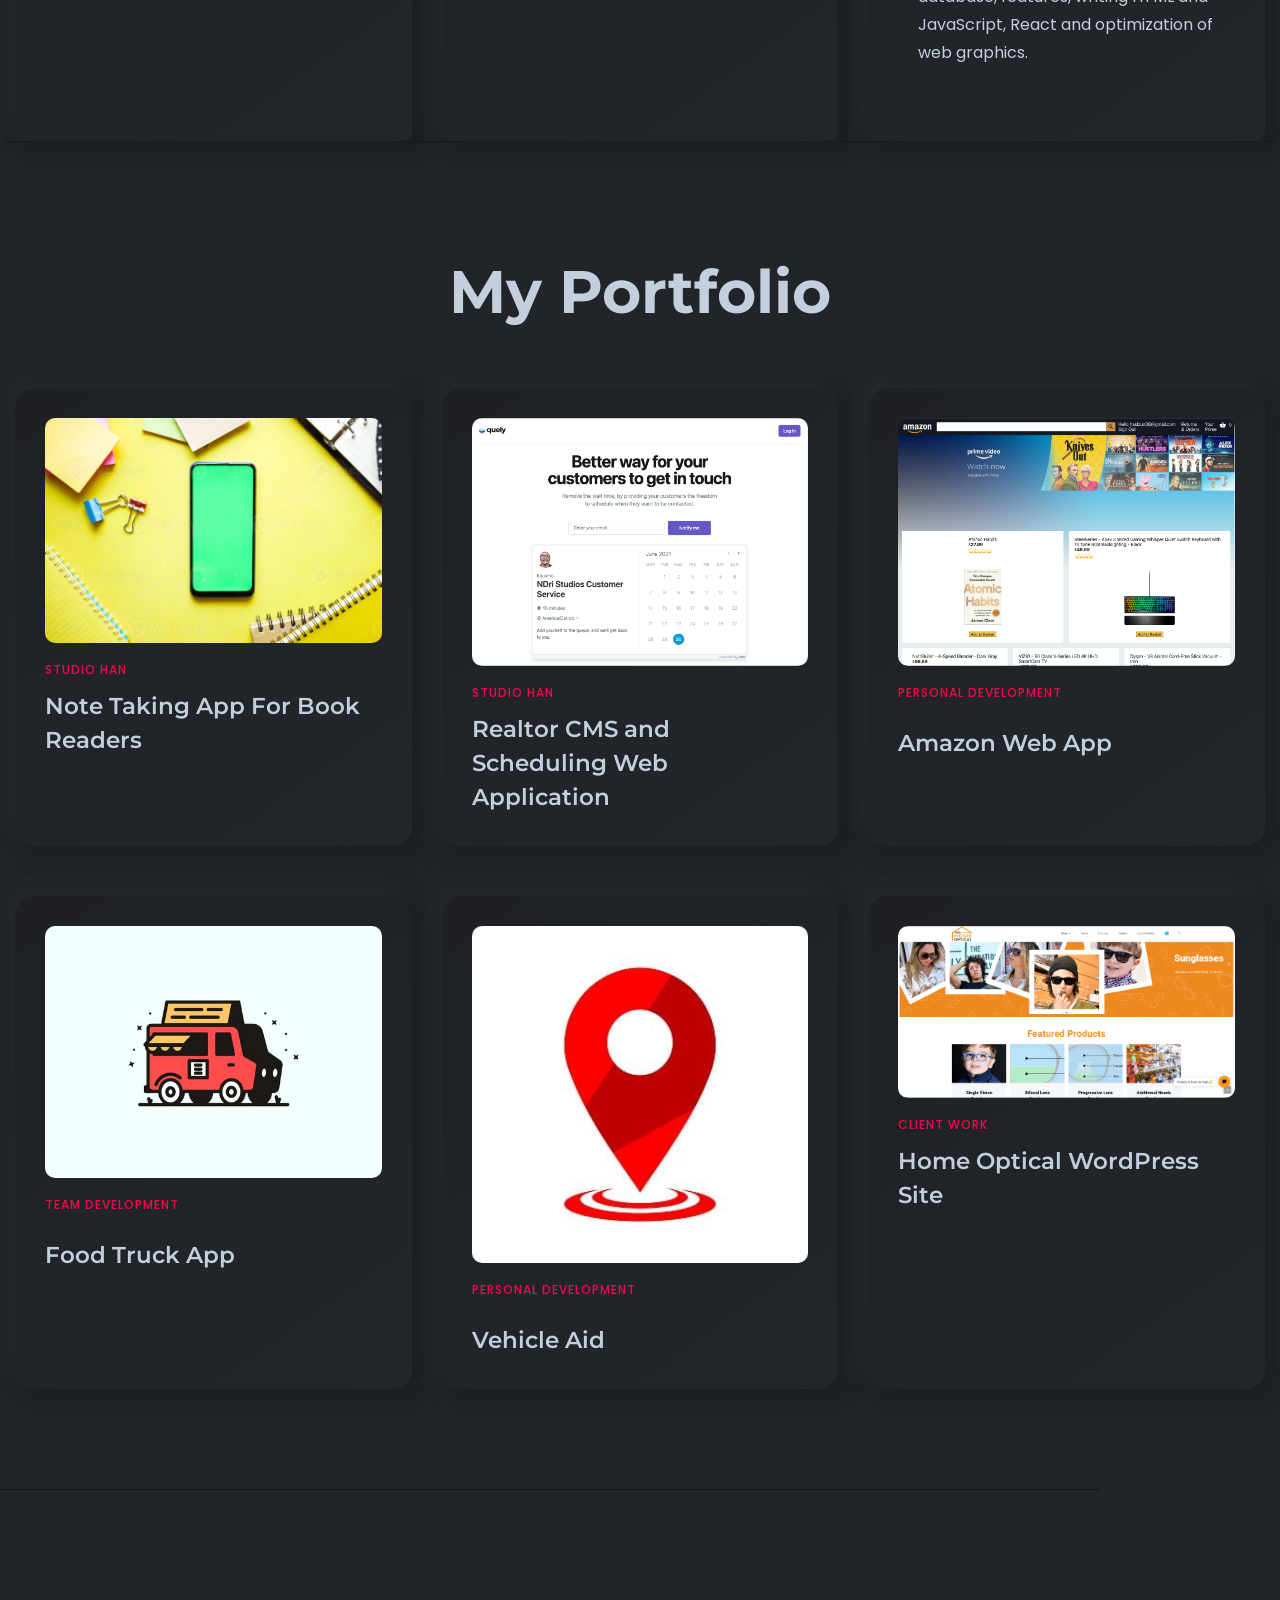
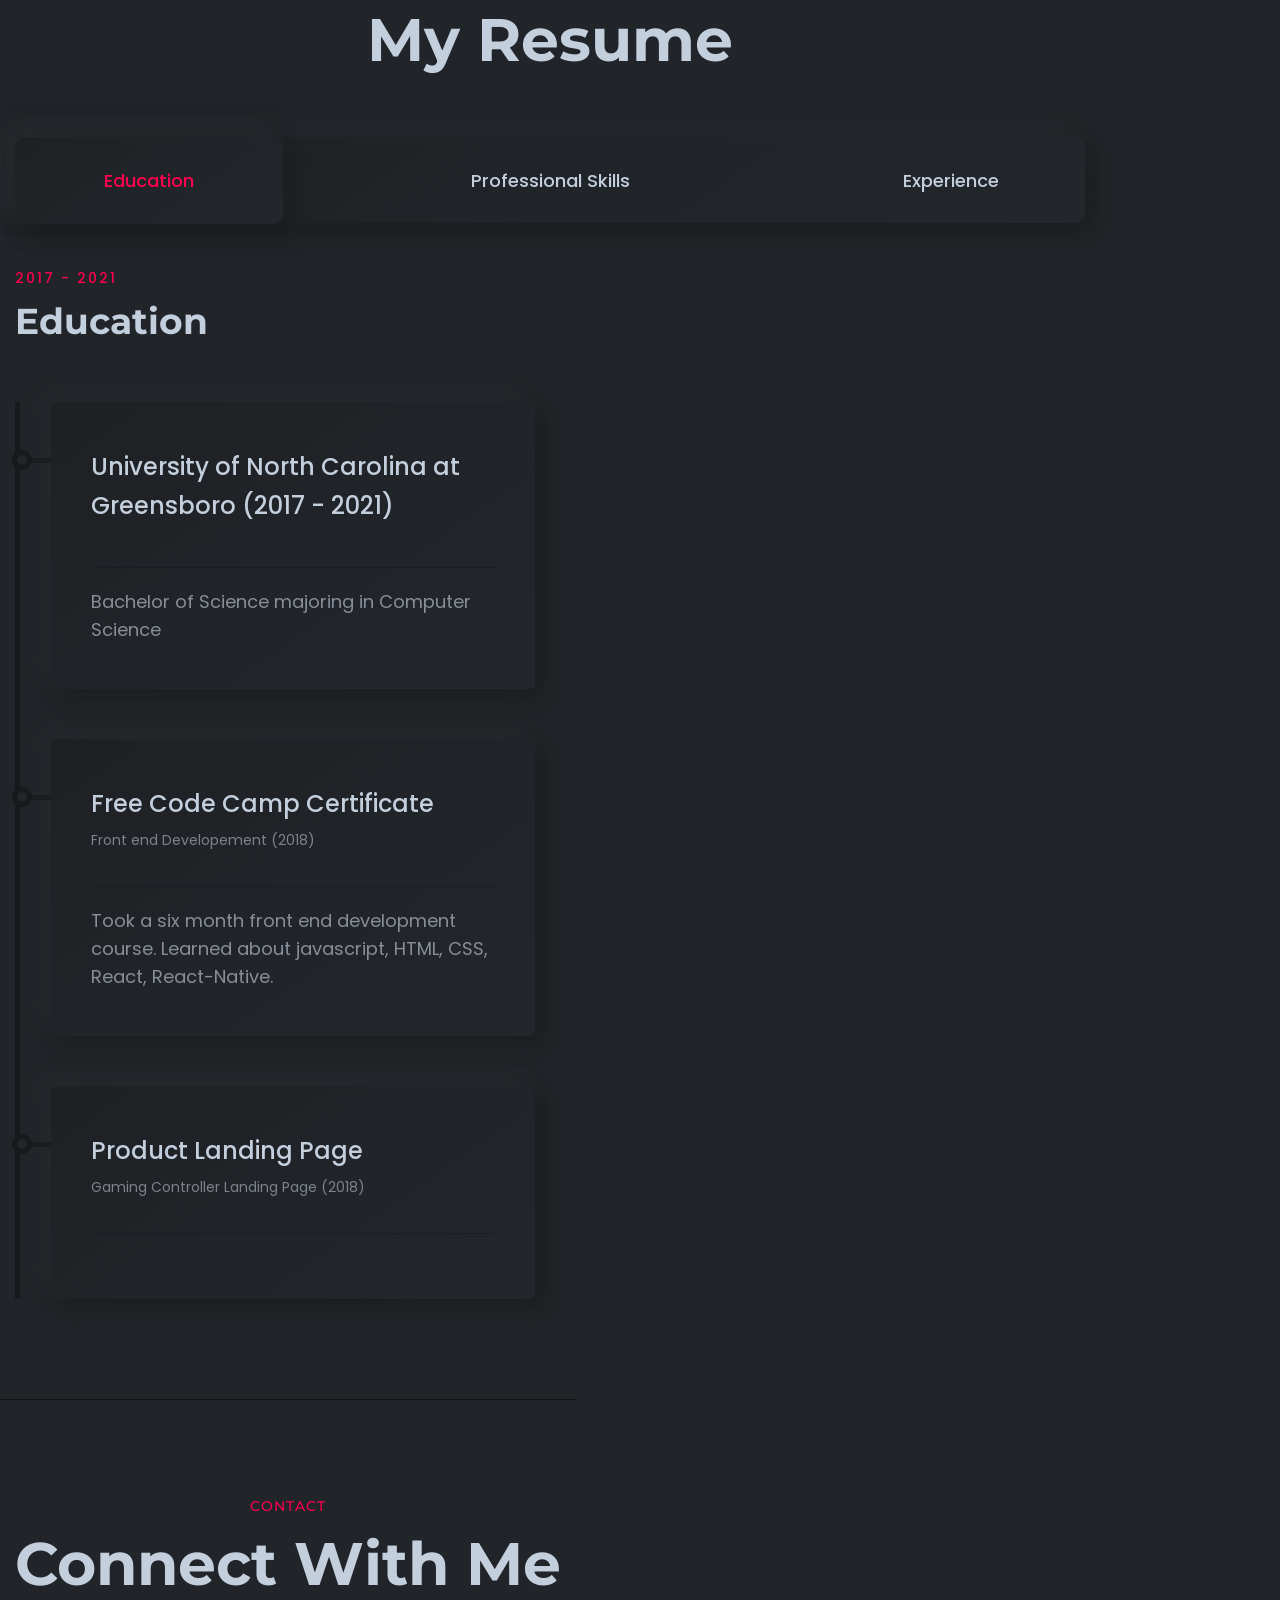
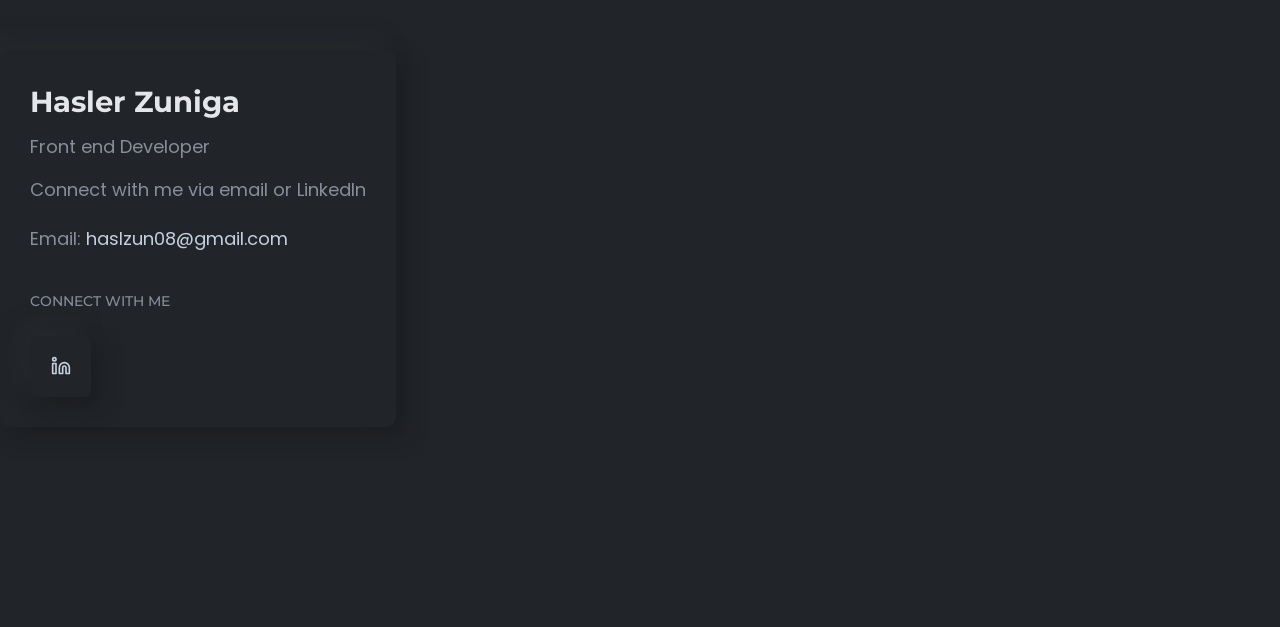
==== commit e8620e46: "intial commit" ====
--- a/index.html
+++ b/index.html
@@ -1,107 +1,1744 @@
-<!DOCTYPE HTML>
-
-<html>
-	<head>
-		<title>Hasler Zuniga Portfolio</title>
-		<meta charset="utf-8" />
-		<meta name="viewport" content="width=device-width, initial-scale=1, user-scalable=no" />
-		<link rel="stylesheet" href="assets/css/main.css" />
-	</head>
-	<body class="is-preload">
-
-		<!-- Header -->
-			<header id="header">
-				<div class="inner">
-					<a href="#" class="image avatar"><img src="images/MyPicture.jpg" alt="" /></a>
-					<h1><strong>Hasler Zuniga</strong>, is ambitious and is <br />
-				looking forward to indulging himself <br />
-				in the tech community.</h1>
-				</div>
-			</header>
-
-		<!-- Main -->
-			<div id="main">
-
-				<!-- One -->
-					<section id="one">
-						<header class="major">
-							<h2>About Me</h2>
-							<h3> I am currently a Junior at the University of North Carolina at Greensboro. I am looking for a summer internship. Before showing interest in code, I had an interest in how computers work. So as a kid I would dismantle old desktops and put them back together. When I got my first laptop I was curious about how the application works.
-								<h3>
-						</header>
-						<p></p>
-						<ul class="actions">
-							<li><a href="https://drive.google.com/open?id=12B3jEDJ3l_SC0SOFkJuAfr1WDFjpwlNv" class="button">Resume</a></li>
-						</ul>
-					</section>
-
-				<!-- Two -->
-					<section id="two">
-						<h2>Some Application I've Built</h2>
-						<div class="row">
-							<article class="col-6 col-12-xsmall work-item">
-								<a href="images/FlashChat2.gif" class="image fit thumb"><img src="images/FlashChat2.gif" alt="" /></a>
-								<h3>WhatsApp Clone</h3>
-								<p></p>
-							</article>
-							<article class="col-6 col-12-xsmall work-item">
-								<a href="images/Clima2.gif" class="image fit thumb"><img src="images/Clima2.gif" alt="" /></a>
-								<h3>Weather App</h3>
-								<p></p>
-							</article>
-							
-						</div>
-						<ul class="actions">
-							<li><a href="https://github.com/haslzun16" class="button">Full Portfolio</a></li>
-						</ul>
-					</section>
-
-				<!-- Three -->
-					<section id="three">
-						<h2>Get In Touch</h2>
-						<p>Feel free to contact me at any time.</p>
-
-							<div class="col-4 col-12-small">
-								<ul class="labeled-icons">
-									<li>
-										<h3 class="icon fa-mobile"><span class="label">Phone</span></h3>
-										(919)935-3065
-									</li>
-									<li>
-										<h3 class="icon fa-envelope-o"><span class="label">Email</span></h3>
-										<a href="mailto: haslzun08@gmail.com">haslzun08@gmail.com</a>
-									</li>
-								</ul>
-							</div>
-						</div>
-					</section>
-
-				
-
-			</div>
-
-		<!-- Footer -->
-			<footer id="footer">
-				<div class="inner">
-					<ul class="icons">
-						
-						<li><a href="https://github.com/haslzun16" class="icon fa-github"><span class="label">Github</span></a></li>
-						<li><a href="https://www.linkedin.com/in/hasler-zuniga-77847b182/" class="icon fa-linkedin"><span class="label">Linkedin</span></a></li>
-						<li><a href="#" class="icon fa-envelope-o"><span class="label">Email</span></a></li>
-					</ul>
-					<ul class="copyright">
-						<li>&copy; Untitled</li><li>Design: HTML5 UP <a href=""></a></li>
-					</ul>
-				</div>
-			</footer>
-
-		<!-- Scripts -->
-			<script src="assets/js/jquery.min.js"></script>
-			<script src="assets/js/jquery.poptrox.min.js"></script>
-			<script src="assets/js/browser.min.js"></script>
-			<script src="assets/js/breakpoints.min.js"></script>
-			<script src="assets/js/util.js"></script>
-			<script src="assets/js/main.js"></script>
-
-	</body>
-</html>+<!DOCTYPE html>
+<html lang="en">
+  <head>
+    <meta charset="utf-8" />
+    <meta http-equiv="x-ua-compatible" content="ie=edge" />
+    <title>Hasler Zuniga Portfolio</title>
+    <meta name="robots" content="noindex, follow" />
+    <meta name="description" content="" />
+    <meta
+      name="viewport"
+      content="width=device-width, initial-scale=1, shrink-to-fit=no"
+    />
+    <!-- Favicon -->
+    <link
+      rel="shortcut icon"
+      type="image/x-icon"
+      href="assets/images/Hasler_headshot Cropped.jpg"
+    />
+    <!-- CSS 
+    ============================================ -->
+    <link rel="stylesheet" href="assets/css/vendor/bootstrap.min.css" />
+    <link rel="stylesheet" href="assets/css/vendor/slick.css" />
+    <link rel="stylesheet" href="assets/css/vendor/slick-theme.css" />
+    <link rel="stylesheet" href="assets/css/vendor/aos.css" />
+    <link rel="stylesheet" href="assets/css/plugins/feature.css" />
+    <!-- Style css -->
+    <link rel="stylesheet" href="assets/css/style.css" />
+  </head>
+
+  <body
+    class="template-color-1 spybody"
+    data-spy="scroll"
+    data-target=".navbar-example2"
+    data-offset="70"
+  >
+    <!-- Start Header -->
+    <header
+      class="
+        rn-header
+        haeder-default
+        black-logo-version
+        header--fixed header--sticky
+      "
+    >
+      <div
+        class="header-wrapper rn-popup-mobile-menu m--0 row align-items-center"
+      >
+        <!-- Start Header Left -->
+        <div class="col-lg-2 col-6">
+          <div class="header-left">
+            <div class="logo">
+              <a href="index.html">
+                <img
+                  class="profile-img"
+                  src="assets/images/Hasler_headshot Cropped.jpg"
+                  alt="logo"
+                />
+              </a>
+            </div>
+          </div>
+        </div>
+        <!-- End Header Left -->
+        <!-- Start Header Center -->
+        <div class="col-lg-10 col-6">
+          <div class="header-center">
+            <nav
+              id="sideNav"
+              class="mainmenu-nav navbar-example2 d-none d-xl-block"
+            >
+              <!-- Start Mainmanu Nav -->
+              <ul class="primary-menu nav nav-pills">
+                <li class="nav-item">
+                  <a class="nav-link smoth-animation active" href="#home"
+                    >Home</a
+                  >
+                </li>
+                <li class="nav-item">
+                  <a class="nav-link smoth-animation" href="#features"
+                    >Features</a
+                  >
+                </li>
+                <li class="nav-item">
+                  <a class="nav-link smoth-animation" href="#portfolio"
+                    >Portfolio</a
+                  >
+                </li>
+                <li class="nav-item">
+                  <a class="nav-link smoth-animation" href="#resume">Resume</a>
+                </li>
+                <li class="nav-item">
+                  <a class="nav-link smoth-animation" href="#contacts"
+                    >Contact</a
+                  >
+                </li>
+              </ul>
+              <!-- End Mainmanu Nav -->
+            </nav>
+            <!-- Start Header Right  -->
+            <div class="header-right">
+              <div class="hamberger-menu d-block d-xl-none">
+                <i id="menuBtn" class="feather-menu humberger-menu"></i>
+              </div>
+              <div class="close-menu d-block">
+                <span class="closeTrigger">
+                  <i data-feather="x"></i>
+                </span>
+              </div>
+            </div>
+            <!-- End Header Right  -->
+          </div>
+        </div>
+        <!-- End Header Center -->
+      </div>
+    </header>
+    <!-- End Header Area -->
+    <!-- Start Popup Mobile Menu  -->
+    <div class="popup-mobile-menu">
+      <div class="inner">
+        <div class="menu-top">
+          <div class="menu-header">
+            <a class="logo" href="index.html">
+              <!-- <img
+                class="profile"
+                src="assets/images/Hasler_headshot.jpeg"
+                alt="Personal Portfolio"
+              /> -->
+            </a>
+            <div class="close-button">
+              <button class="close-menu-activation close">
+                <i data-feather="x"></i>
+              </button>
+            </div>
+          </div>
+          <p class="discription">
+            Welcome to my front end developement portfolio.
+          </p>
+        </div>
+        <div class="content">
+          <ul class="primary-menu nav nav-pills">
+            <li class="nav-item">
+              <a class="nav-link smoth-animation active" href="#home">Home</a>
+            </li>
+            <li class="nav-item">
+              <a class="nav-link smoth-animation" href="#features">Features</a>
+            </li>
+            <li class="nav-item">
+              <a class="nav-link smoth-animation" href="#portfolio"
+                >Portfolio</a
+              >
+            </li>
+            <li class="nav-item">
+              <a class="nav-link smoth-animation" href="#resume">Resume</a>
+            </li>
+          </ul>
+          <!-- social sharea area -->
+          <div class="social-share-style-1 mt--40">
+            <span class="title">connect with me</span>
+            <ul class="social-share d-flex liststyle">
+              <li class="linkedin">
+                <a href="https://www.linkedin.com/in/haslzun16/"
+                  ><svg
+                    xmlns="http://www.w3.org/2000/svg"
+                    width="24"
+                    height="24"
+                    viewBox="0 0 24 24"
+                    fill="none"
+                    stroke="currentColor"
+                    stroke-width="2"
+                    stroke-linecap="round"
+                    stroke-linejoin="round"
+                    class="feather feather-linkedin"
+                  >
+                    <path
+                      d="M16 8a6 6 0 0 1 6 6v7h-4v-7a2 2 0 0 0-2-2 2 2 0 0 0-2 2v7h-4v-7a6 6 0 0 1 6-6z"
+                    ></path>
+                    <rect x="2" y="9" width="4" height="12"></rect>
+                    <circle cx="4" cy="4" r="2"></circle></svg
+                ></a>
+              </li>
+            </ul>
+          </div>
+          <!-- end -->
+        </div>
+      </div>
+    </div>
+    <!-- End Popup Mobile Menu  -->
+
+    <main class="main-page-wrapper">
+      <!-- Start Slider Area -->
+      <div id="home" class="rn-slider-area">
+        <div class="slide slider-style-1">
+          <div class="container">
+            <div class="row row--30 align-items-center">
+              <div
+                class="
+                  order-2 order-lg-1
+                  col-lg-7
+                  mt_md--50
+                  mt_sm--50
+                  mt_lg--30
+                "
+              >
+                <div class="content">
+                  <div class="inner">
+                    <span class="subtitle">Welcome to my portfolio</span>
+                    <h1 class="title">
+                      Hi, I’m <span>Hasler Zuniga</span><br />
+                      <span class="header-caption" id="page-top">
+                        <!-- type headline start-->
+                        <span class="cd-headline clip is-full-width">
+                          <span>a </span>
+                          <!-- ROTATING TEXT -->
+                          <span class="cd-words-wrapper">
+                            <b class="is-visible">Front End Developer.</b>
+                            <b class="is-hidden">Team Player.</b>
+                            <b class="is-hidden">Creator.</b>
+                          </span>
+                        </span>
+                        <!-- type headline end -->
+                      </span>
+                    </h1>
+
+                    <div>
+                      <p class="description">
+                        Hasler Zuniga, a former University of North Carolina at
+                        Greensboro computer science student. He is passionate
+                        about developing cutting-edge technology. Hasler is a
+                        driven individual who is eager to immerse himself in the
+                        tech world. Hasler enjoys being challenged and working
+                        on projects that demand him to go outside of his comfort
+                        zone and knowledge set, since learning new languages and
+                        development techniques is critical to his growth and
+                        success.
+                      </p>
+                    </div>
+                  </div>
+                  <div class="row">
+                    <div class="col-lg-6 col-xl-6 col-md-6 col-sm-6 col-12">
+                      <div class="social-share-inner-left">
+                        <span class="title">connect with me</span>
+                        <ul class="social-share d-flex liststyle">
+                          <li class="linkedin">
+                            <a href="https://www.linkedin.com/in/haslzun16/"
+                              ><i data-feather="linkedin"></i
+                            ></a>
+                          </li>
+                        </ul>
+                      </div>
+                    </div>
+                    <div
+                      class="
+                        col-lg-6 col-xl-6 col-md-6 col-sm-6 col-12
+                        mt_mobile--30
+                      "
+                    >
+                      <div class="skill-share-inner">
+                        <span class="title">best skill on</span>
+                        <ul class="skill-share d-flex liststyle">
+                          <li>
+                            <a href="https://github.com/haslzun16">
+                              <img
+                                href=""
+                                src="assets/images/GitHub-Mark-Light-64px.png"
+                                alt="Icons Images"
+                              />
+                            </a>
+                          </li>
+                        </ul>
+                      </div>
+                    </div>
+                  </div>
+                </div>
+              </div>
+
+              <div class="order-1 order-lg-2 col-lg-5">
+                <div class="thumbnail">
+                  <div class="inner">
+                    <img
+                      src="assets/images/Hasler_headshot.jpeg"
+                      alt="Personal Portfolio Images"
+                    />
+                  </div>
+                </div>
+              </div>
+            </div>
+          </div>
+        </div>
+      </div>
+      <!-- End Slider Area -->
+
+      <!-- Start Service Area -->
+      <div
+        class="rn-service-area rn-section-gap section-separator"
+        id="features"
+      >
+        <div class="container">
+          <div class="row">
+            <div class="col-lg-12">
+              <div
+                class="section-title text-left"
+                data-aos="fade-up"
+                data-aos-duration="500"
+                data-aos-delay="100"
+                data-aos-once="true"
+              >
+                <span class="subtitle">Features</span>
+                <h2 class="title">What I Do</h2>
+              </div>
+            </div>
+          </div>
+          <div class="row row--25 mt_md--10 mt_sm--10">
+            <!-- Start Single Service -->
+            <div
+              data-aos="fade-up"
+              data-aos-duration="500"
+              data-aos-delay="100"
+              data-aos-once="true"
+              class="
+                col-lg-6 col-xl-4 col-md-6 col-sm-12 col-12
+                mt--50
+                mt_md--30
+                mt_sm--30
+              "
+            >
+              <div class="rn-service">
+                <div class="inner">
+                  <div class="icon">
+                    <i data-feather="menu"></i>
+                  </div>
+                  <div class="content">
+                    <h4 class="title"><a >Strategize</a></h4>
+                    <p class="description">
+                        Developed UI/UX strategies that include wireframes and mockups
+                    </p>
+                    <a class="read-more-button" 
+                      ><i class="feather-arrow-right"></i
+                    ></a>
+                  </div>
+                </div>
+                <a class="over-link" ></a>
+              </div>
+            </div>
+            <!-- End SIngle Service -->
+            <!-- Start Single Service -->
+            <div
+              data-aos="fade-up"
+              data-aos-duration="500"
+              data-aos-delay="300"
+              data-aos-once="true"
+              class="
+                col-lg-6 col-xl-4 col-md-6 col-sm-12 col-12
+                mt--50
+                mt_md--30
+                mt_sm--30
+              "
+            >
+              <div class="rn-service">
+                <div class="inner">
+                  <div class="icon">
+                    <i data-feather="book-open"></i>
+                  </div>
+                  <div class="content">
+                    <h4 class="title"><a >Mobile Development</a></h4>
+                    <p class="description">
+                        Developed the backend of React Native application such as Postgresql, AWS Amplify, Supabase, Web RTC. 
+                        Responsible for the graphic design and implementation
+                    </p>
+                    <a class="read-more-button" 
+                      ><i class="feather-arrow-right"></i
+                    ></a>
+                  </div>
+                </div>
+                <a class="over-link" ></a>
+              </div>
+            </div>
+            <!-- End SIngle Service -->
+            <!-- Start Single Service -->
+            <div
+              data-aos="fade-up"
+              data-aos-duration="500"
+              data-aos-delay="500"
+              data-aos-once="true"
+              class="
+                col-lg-6 col-xl-4 col-md-6 col-sm-12 col-12
+                mt--50
+                mt_md--30
+                mt_sm--30
+              "
+            >
+              <div class="rn-service">
+                <div class="inner">
+                  <div class="icon">
+                    <i data-feather="tv"></i>
+                  </div>
+                  <div class="content">
+                    <h4 class="title"><a >Web Development</a></h4>
+                    <p class="description">
+                      I have worked on a variety of front end developement projects. 
+                      I was responsible for the graphic design and implementation of 
+                      the company application including navigation, database, features, writing HTML 
+                      and JavaScript, React and optimization of web graphics.
+                    </p>
+                    <a class="read-more-button" 
+                      ><i class="feather-arrow-right"></i
+                    ></a>
+                  </div>
+                </div>
+                <a class="over-link" ></a>
+              </div>
+            </div>
+            <!-- End SIngle Service -->
+            
+
+      <!-- Start Portfolio Area -->
+      <div
+        class="rn-portfolio-area rn-section-gap section-separator"
+        id="portfolio"
+      >
+        <div class="container">
+          <div class="row">
+            <div class="col-lg-12">
+              <div class="section-title text-center">
+                
+                <h2 class="title">My Portfolio</h2>
+              </div>
+            </div>
+          </div>
+
+          <div class="row row--25 mt--10 mt_md--10 mt_sm--10">
+            <!-- Start Single Portfolio -->
+            <div
+              data-aos="fade-up"
+              data-aos-delay="100"
+              data-aos-once="true"
+              class="
+                col-lg-6 col-xl-4 col-md-6 col-12
+                mt--50
+                mt_md--30
+                mt_sm--30
+              "
+            >
+              <div
+                class="rn-portfolio"
+                data-toggle="modal"
+                data-target="#exampleModalCenter"
+              >
+                <div class="inner">
+                  <div class="thumbnail">
+                    <a href="javascript:void(0)">
+                      <img
+                        src="assets/images/note-pad.jpeg"
+                        alt="Personal Portfolio Images"
+                      />
+                    </a>
+                  </div>
+                  <div class="content">
+                    <div class="category-info">
+                      <div class="category-list">
+                        <a href="javascript:void(0)">Studio HAN</a>
+                      </div>
+                    
+                    </div>
+                    <h4 class="title">
+                      <a href="javascript:void(0)"
+                        >Note Taking App For Book Readers
+                        <i class="feather-arrow-up-right"></i
+                      ></a>
+                    </h4>
+                  </div>
+                </div>
+              </div>
+            </div>
+            <!-- End Single Portfolio -->
+
+            <!-- Start Single Portfolio -->
+            <div
+              data-aos="fade-up"
+              data-aos-delay="300"
+              data-aos-once="true"
+              class="
+                col-lg-6 col-xl-4 col-md-6 col-12
+                mt--50
+                mt_md--30
+                mt_sm--30
+              "
+            >
+              <div
+                class="rn-portfolio"
+                data-toggle="modal"
+                data-target="#exampleModalCenter1"
+              >
+                <div class="inner">
+                  <div class="thumbnail">
+                    <a href="javascript:void(1)">
+                      <img
+                        src="assets/images/quely.png"
+                        alt="Personal Portfolio Images"
+                      />
+                    </a>
+                  </div>
+                  <div class="content">
+                    <div class="category-info">
+                      <div class="category-list">
+                        <a href="javascript:void(1)">Studio HAN</a>
+                      </div>
+                    </div>
+                    <h4 class="title">
+                      <a href="javascript:void(1)"
+                        >Realtor CMS and Scheduling Web Application<i
+                          class="feather-arrow-up-right"
+                        ></i
+                      ></a>
+                    </h4>
+                  </div>
+                </div>
+              </div>
+            </div>
+            <!-- End Single Portfolio -->
+
+            <!-- Start Single Portfolio -->
+            <div
+              data-aos="fade-up"
+              data-aos-delay="500"
+              data-aos-once="true"
+              class="
+                col-lg-6 col-xl-4 col-md-6 col-12
+                mt--50
+                mt_md--30
+                mt_sm--30
+              "
+            >
+              <div
+                class="rn-portfolio"
+                data-toggle="modal"
+                data-target="#exampleModalCenter2"
+              >
+                <div class="inner">
+                  <div class="thumbnail">
+                    <a href="javascript:void(1)">
+                      <img
+                        src="assets/images/amazon.png"
+                        alt="Personal Portfolio Images"
+                      />
+                    </a>
+                  </div>
+                  <div class="content">
+                    <div class="category-info">
+                      <div class="category-list">
+                        <a href="javascript:void(0)">Personal Development</a>
+                      </div>
+                      
+                    </div>
+                    <h4 class="title">
+                      <a href="javascript:void(0)"
+                        >Amazon Web App
+                        <i class="feather-arrow-up-right"></i
+                      ></a>
+                    </h4>
+                  </div>
+                </div>
+              </div>
+            </div>
+            <!-- End Single Portfolio -->
+
+            <!-- Start Single Portfolio -->
+            <div
+              data-aos="fade-up"
+              data-aos-delay="100"
+              data-aos-once="true"
+              class="
+                col-lg-6 col-xl-4 col-md-6 col-12
+                mt--50
+                mt_md--30
+                mt_sm--30
+              "
+            >
+              <div
+                class="rn-portfolio"
+                data-toggle="modal"
+                data-target="#exampleModalCenter3"
+              >
+                <div class="inner">
+                  <div class="thumbnail">
+                    <a href="javascript:void(0)">
+                      <img
+                        src="assets/images/FoodTruck.jpeg"
+                        alt="Personal Portfolio Images"
+                      />
+                    </a>
+                  </div>
+                  <div class="content">
+                    <div class="category-info">
+                      <div class="category-list">
+                        <a href="javascript:void(0)">Team Development</a>
+                      </div>
+                    
+                    </div>
+                    <h4 class="title">
+                      <a href="javascript:void(0)"
+                        >Food Truck App<i
+                          class="feather-arrow-up-right"
+                        ></i
+                      ></a>
+                    </h4>
+                  </div>
+                </div>
+              </div>
+            </div>
+            <!-- End Single Portfolio -->
+
+            <!-- Start Single Portfolio -->
+            <div
+              data-aos="fade-up"
+              data-aos-delay="300"
+              data-aos-once="true"
+              class="
+                col-lg-6 col-xl-4 col-md-6 col-12
+                mt--50
+                mt_md--30
+                mt_sm--30
+              "
+            >
+              <div
+                class="rn-portfolio"
+                data-toggle="modal"
+                data-target="#exampleModalCenter4"
+              >
+                <div class="inner">
+                  <div class="thumbnail">
+                    <a href="javascript:void(0)">
+                      <img
+                        src="assets/images/vehicle.jpeg"
+                        alt="Personal Portfolio Images"
+                      />
+                    </a>
+                  </div>
+                  <div class="content">
+                    <div class="category-info">
+                      <div class="category-list">
+                        <a href="javascript:void(0)">Personal Development</a>
+                      </div>
+                      
+                    </div>
+                    <h4 class="title">
+                      <a href="javascript:void(0)"
+                        >Vehicle Aid<i
+                          class="feather-arrow-up-right"
+                        ></i
+                      ></a>
+                    </h4>
+                  </div>
+                </div>
+              </div>
+            </div>
+            <!-- End Single Portfolio -->
+
+            <!-- Start Single Portfolio -->
+            <div
+              data-aos="fade-up"
+              data-aos-delay="500"
+              data-aos-once="true"
+              class="
+                col-lg-6 col-xl-4 col-md-6 col-12
+                mt--50
+                mt_md--30
+                mt_sm--30
+              "
+            >
+              <div
+                class="rn-portfolio"
+                data-toggle="modal"
+                data-target="#exampleModalCenter5"
+              >
+                <div class="inner">
+                  <div class="thumbnail">
+                    <a href="javascript:void(0)">
+                      <img
+                        src="assets/images/homeoptical.png"
+                        alt="Personal Portfolio Images"
+                      />
+                    </a>
+                  </div>
+                  <div class="content">
+                    <div class="category-info">
+                      <div class="category-list">
+                        <a href="javascript:void(0)">Client Work</a>
+                      </div>
+                      
+                    </div>
+                    <h4 class="title">
+                      <a href="javascript:void(0)"
+                        >Home Optical WordPress Site<i
+                          class="feather-arrow-up-right"
+                        ></i
+                      ></a>
+                    </h4>
+                  </div>
+                </div>
+              </div>
+            </div>
+            <!-- End Single Portfolio -->
+          </div>
+        </div>
+      </div>
+      <!-- End portfolio Area -->
+
+      <!-- Start Resume Area -->
+      <div class="rn-resume-area rn-section-gap section-separator" id="resume">
+        <div class="container">
+          <div class="row">
+            <div class="col-lg-12">
+              <div class="section-title text-center">
+                <h2 class="title">My Resume</h2>
+              </div>
+            </div>
+          </div>
+          <div class="row mt--45">
+            <div class="col-lg-12">
+              <ul class="rn-nav-list nav nav-tabs" id="myTabs" role="tablist">
+                <li class="nav-item">
+                  <a
+                    class="nav-link active"
+                    id="education-tab"
+                    data-toggle="tab"
+                    href="#education"
+                    role="tab"
+                    aria-controls="education"
+                    aria-selected="true"
+                    >education</a
+                  >
+                </li>
+                <li class="nav-item">
+                  <a
+                    class="nav-link"
+                    id="professional-tab"
+                    data-toggle="tab"
+                    href="#professional"
+                    role="tab"
+                    aria-controls="professional"
+                    aria-selected="false"
+                    >professional Skills</a
+                  >
+                </li>
+                <li class="nav-item">
+                  <a
+                    class="nav-link"
+                    id="experience-tab"
+                    data-toggle="tab"
+                    href="#experience"
+                    role="tab"
+                    aria-controls="experience"
+                    aria-selected="false"
+                    >experience</a
+                  >
+                </li>
+                
+              </ul>
+              <!-- Start Tab Content Wrapper  -->
+              <div class="rn-nav-content tab-content" id="myTabContents">
+                <!-- Start Single Tab  -->
+                <div
+                  class="tab-pane show active fade single-tab-area"
+                  id="education"
+                  role="tabpanel"
+                  aria-labelledby="education-tab"
+                >
+                  <div class="personal-experience-inner mt--40">
+                    <div class="row">
+                      <!-- Start Skill List Area  -->
+                      <div class="col-lg-6 col-md-12 col-12">
+                        <div class="content">
+                          <span class="subtitle">2017 - 2021</span>
+                          <h4 class="maintitle">Education </h4>
+                          <div class="experience-list">
+                            <!-- Start Single List  -->
+                            <div class="resume-single-list">
+                              <div class="inner">
+                                <div class="heading">
+                                  <div class="title">
+                                    <h4>University of North Carolina at Greensboro (2017 - 2021)</h4>
+                                    
+                                  </div>
+                                 
+                                </div>
+                                <p class="description">
+                                  Bachelor of Science majoring in Computer Science
+                                </p>
+                              </div>
+                            </div>
+                            <!-- End Single List  -->
+
+                            <!-- Start Single List  -->
+                            <div class="resume-single-list">
+                              <div class="inner">
+                                <div class="heading">
+                                  <div class="title">
+                                    <h4>Free Code Camp Certificate</h4>
+                                    <span
+                                      >Front end Developement (2018)</span
+                                    >
+                                  </div>
+                                  
+                                </div>
+                                <p class="description">
+                                  Took a six month front end development course. Learned about javascript, HTML, CSS, React, React-Native.
+                                </p>
+                              </div>
+                            </div>
+                            <!-- End Single List  -->
+
+                            <!-- Start Single List  -->
+                            <div class="resume-single-list">
+                              <div class="inner">
+                                <div class="heading">
+                                  <div class="title">
+                                    <h4>Product Landing Page</h4>
+                                    <span
+                                      >Gaming Controller Landing Page (2018)</span
+                                    >
+                                  </div>
+                                  
+                                </div>
+                                
+                              </div>
+                            </div>
+                            <!-- End Single List  -->
+                          </div>
+                        </div>
+                      </div>
+                      <!-- End Skill List Area  -->
+
+                      
+                    </div>
+                  </div>
+                </div>
+                <!-- End Single Tab  -->
+
+                <!-- Start Single Tab  -->
+                <div
+                  class="tab-pane fade"
+                  id="professional"
+                  role="tabpanel"
+                  aria-labelledby="professional-tab"
+                >
+                  <div class="personal-experience-inner mt--40">
+                    <div class="row row--40">
+                      <!-- Start Single Progressbar  -->
+                      <div class="col-lg-6 col-md-6 col-12">
+                        <div class="progress-wrapper">
+                          <div class="content">
+                            <span class="subtitle">Features</span>
+                            <h4 class="maintitle">Design Skill</h4>
+                            
+
+                            <!-- Start Single Progress Charts -->
+                            <div class="progress-charts">
+                              <h6 class="heading heading-h6">FIGMA</h6>
+                              <div class="progress">
+                                <div
+                                  class="progress-bar wow fadeInLeft"
+                                  data-wow-duration="0.6s"
+                                  data-wow-delay=".4s"
+                                  role="progressbar"
+                                  style="width: 95%"
+                                  aria-valuenow="85"
+                                  aria-valuemin="0"
+                                  aria-valuemax="100"
+                                >
+                                  <span class="percent-label">95%</span>
+                                </div>
+                              </div>
+                            </div>
+                            <!-- End Single Progress Charts -->
+
+                     
+
+                          
+
+                            <!-- Start Single Progress Charts -->
+                            <div class="progress-charts">
+                              <h6 class="heading heading-h6">DESIGN</h6>
+                              <div class="progress">
+                                <div
+                                  class="progress-bar wow fadeInLeft"
+                                  data-wow-duration="0.9s"
+                                  data-wow-delay=".7s"
+                                  role="progressbar"
+                                  style="width: 90%"
+                                  aria-valuenow="85"
+                                  aria-valuemin="0"
+                                  aria-valuemax="100"
+                                >
+                                  <span class="percent-label">90%</span>
+                                </div>
+                              </div>
+                            </div>
+                            <!-- End Single Progress Charts -->
+                          </div>
+                        </div>
+                      </div>
+                      <!-- End Single Progressbar  -->
+
+                      <!-- Start Single Progressbar  -->
+                      <div class="col-lg-6 col-md-6 col-12 mt_sm--60">
+                        <div class="progress-wrapper">
+                          <div class="content">
+                            <span class="subtitle">Features</span>
+                            <h4 class="maintitle">Development Skill</h4>
+                            <!-- Start Single Progress Charts -->
+                            <div class="progress-charts">
+                              <h6 class="heading heading-h6">HTML</h6>
+                              <div class="progress">
+                                <div
+                                  class="progress-bar wow fadeInLeft"
+                                  data-wow-duration="0.5s"
+                                  data-wow-delay=".3s"
+                                  role="progressbar"
+                                  style="width: 85%"
+                                  aria-valuenow="85"
+                                  aria-valuemin="0"
+                                  aria-valuemax="100"
+                                >
+                                  <span class="percent-label">85%</span>
+                                </div>
+                              </div>
+                            </div>
+                            <!-- End Single Progress Charts -->
+
+                            <!-- Start Single Progress Charts -->
+                            <div class="progress-charts">
+                              <h6 class="heading heading-h6">CSS</h6>
+                              <div class="progress">
+                                <div
+                                  class="progress-bar wow fadeInLeft"
+                                  data-wow-duration="0.6s"
+                                  data-wow-delay=".4s"
+                                  role="progressbar"
+                                  style="width: 90%"
+                                  aria-valuenow="85"
+                                  aria-valuemin="0"
+                                  aria-valuemax="100"
+                                >
+                                  <span class="percent-label">90%</span>
+                                </div>
+                              </div>
+                            </div>
+                            <!-- End Single Progress Charts -->
+
+                            <!-- Start Single Progress Charts -->
+                            <div class="progress-charts">
+                              <h6 class="heading heading-h6">JAVASCRIPT</h6>
+                              <div class="progress">
+                                <div
+                                  class="progress-bar wow fadeInLeft"
+                                  data-wow-duration="0.7s"
+                                  data-wow-delay=".5s"
+                                  role="progressbar"
+                                  style="width: 90%"
+                                  aria-valuenow="85"
+                                  aria-valuemin="0"
+                                  aria-valuemax="100"
+                                >
+                                  <span class="percent-label">90%</span>
+                                </div>
+                              </div>
+                            </div>
+                            <!-- End Single Progress Charts -->
+
+                                 <!-- Start Single Progress Charts -->
+                                 <div class="progress-charts">
+                                    <h6 class="heading heading-h6">React & React-Native</h6>
+                                    <div class="progress">
+                                      <div
+                                        class="progress-bar wow fadeInLeft"
+                                        data-wow-duration="0.7s"
+                                        data-wow-delay=".5s"
+                                        role="progressbar"
+                                        style="width: 90%"
+                                        aria-valuenow="85"
+                                        aria-valuemin="0"
+                                        aria-valuemax="100"
+                                      >
+                                        <span class="percent-label">90%</span>
+                                      </div>
+                                    </div>
+                                  </div>
+                                  <!-- End Single Progress Charts -->
+                                       <!-- Start Single Progress Charts -->
+                            <div class="progress-charts">
+                                <h6 class="heading heading-h6">Typescript</h6>
+                                <div class="progress">
+                                  <div
+                                    class="progress-bar wow fadeInLeft"
+                                    data-wow-duration="0.7s"
+                                    data-wow-delay=".5s"
+                                    role="progressbar"
+                                    style="width: 80%"
+                                    aria-valuenow="85"
+                                    aria-valuemin="0"
+                                    aria-valuemax="100"
+                                  >
+                                    <span class="percent-label">80%</span>
+                                  </div>
+                                </div>
+                              </div>
+                              <!-- End Single Progress Charts -->
+                                   <!-- Start Single Progress Charts -->
+                            <div class="progress-charts">
+                                <h6 class="heading heading-h6">Postgresql</h6>
+                                <div class="progress">
+                                  <div
+                                    class="progress-bar wow fadeInLeft"
+                                    data-wow-duration="0.7s"
+                                    data-wow-delay=".5s"
+                                    role="progressbar"
+                                    style="width: 80%"
+                                    aria-valuenow="85"
+                                    aria-valuemin="0"
+                                    aria-valuemax="100"
+                                  >
+                                    <span class="percent-label">80%</span>
+                                  </div>
+                                </div>
+                              </div>
+                              <!-- End Single Progress Charts -->
+                                   <!-- Start Single Progress Charts -->
+                            <div class="progress-charts">
+                                <h6 class="heading heading-h6">AWS</h6>
+                                <div class="progress">
+                                  <div
+                                    class="progress-bar wow fadeInLeft"
+                                    data-wow-duration="0.7s"
+                                    data-wow-delay=".5s"
+                                    role="progressbar"
+                                    style="width: 80%"
+                                    aria-valuenow="85"
+                                    aria-valuemin="0"
+                                    aria-valuemax="100"
+                                  >
+                                    <span class="percent-label">80%</span>
+                                  </div>
+                                </div>
+                              </div>
+                              <!-- End Single Progress Charts -->
+                                   <!-- Start Single Progress Charts -->
+                            <div class="progress-charts">
+                                <h6 class="heading heading-h6">Prisma</h6>
+                                <div class="progress">
+                                  <div
+                                    class="progress-bar wow fadeInLeft"
+                                    data-wow-duration="0.7s"
+                                    data-wow-delay=".5s"
+                                    role="progressbar"
+                                    style="width: 90%"
+                                    aria-valuenow="85"
+                                    aria-valuemin="0"
+                                    aria-valuemax="100"
+                                  >
+                                    <span class="percent-label">90%</span>
+                                  </div>
+                                </div>
+                              </div>
+                              <!-- End Single Progress Charts -->
+                                   <!-- Start Single Progress Charts -->
+                            <div class="progress-charts">
+                                <h6 class="heading heading-h6">Tailwind</h6>
+                                <div class="progress">
+                                  <div
+                                    class="progress-bar wow fadeInLeft"
+                                    data-wow-duration="0.7s"
+                                    data-wow-delay=".5s"
+                                    role="progressbar"
+                                    style="width: 90%"
+                                    aria-valuenow="85"
+                                    aria-valuemin="0"
+                                    aria-valuemax="100"
+                                  >
+                                    <span class="percent-label">90%</span>
+                                  </div>
+                                </div>
+                              </div>
+                              <!-- End Single Progress Charts -->
+                                   <!-- Start Single Progress Charts -->
+                            <div class="progress-charts">
+                                <h6 class="heading heading-h6">Next.js</h6>
+                                <div class="progress">
+                                  <div
+                                    class="progress-bar wow fadeInLeft"
+                                    data-wow-duration="0.7s"
+                                    data-wow-delay=".5s"
+                                    role="progressbar"
+                                    style="width: 80%"
+                                    aria-valuenow="85"
+                                    aria-valuemin="0"
+                                    aria-valuemax="100"
+                                  >
+                                    <span class="percent-label">80%</span>
+                                  </div>
+                                </div>
+                              </div>
+                              <!-- End Single Progress Charts -->
+
+                           
+                          </div>
+                        </div>
+                      </div>
+                      <!-- End Single Progressbar  -->
+                    </div>
+                  </div>
+                </div>
+                <!-- End Single Tab  -->
+
+                <!-- Start Single Tab  -->
+                <div
+                  class="tab-pane fade"
+                  id="experience"
+                  role="tabpanel"
+                  aria-labelledby="experience-tab"
+                >
+                  <div class="personal-experience-inner mt--40">
+                    <div class="row">
+                      
+                      <!-- Start Skill List Area 2nd  -->
+                      <div
+                        class="col-lg-6 col-md-12 col-12 mt_md--60 mt_sm--60"
+                      >
+                        <div class="content">
+                          <span class="subtitle">2020 - 2021</span>
+                          <h4 class="maintitle">Job Experience</h4>
+                          <div class="experience-list">
+                            <!-- Start Single List  -->
+                            <div class="resume-single-list">
+                              <div class="inner">
+                                <div class="heading">
+                                  <div class="title">
+                                    <h4>First Client</h4>
+                                    <span>Home Optical (Jan 2020 - May 2020)</span>
+                                  </div>
+                               
+                                </div>
+                                <p class="description">
+                                    Redesigned a ecommerce website the sold perscription eye wear and contacts
+
+                                    Developed UI/UX strategies
+                                    
+                                    Responsible for the graphic design
+                                </p>
+                              </div>
+                            </div>
+                            <!-- End Single List  -->
+                            <!-- Start Single List  -->
+                            <div class="resume-single-list">
+                                <div class="inner">
+                                  <div class="heading">
+                                    <div class="title">
+                                      <h4>Joined Studio HAN</h4>
+                                      <span>Full Stack Developer (May 2020 - Present)</span>
+                                    </div>
+                                 
+                                  </div>
+                                  <p class="description">
+                                      Developing web application that include note taking app, realtor cms application
+  
+                                      Developed UI/UX strategies that include wireframes and mockups
+                                      
+                                      Developed the backend of the web application such as Postgresql, AWS Amplify, Supabase, Web RTC,
+                                      
+                                      Responsible for the graphic design and implementation of the company application including navigation, database, features, writing HTML and JavaScript, React native, React and optimization of web graphics.
+                                  </p>
+                                </div>
+                              </div>
+                              <!-- End Single List  -->
+
+                            
+                          </div>
+                        </div>
+                      </div>
+                      <!-- End Skill List Area  -->
+                    </div>
+                  </div>
+                </div>
+                <!-- End Single Tab  -->
+
+               
+              </div>
+            </div>
+          </div>
+        </div>
+      </div>
+      <!-- End Resume Area -->
+
+      <!-- Start Contact section -->
+      <div
+      class="rn-contact-area rn-section-gap section-separator"
+      id="contacts"
+    >
+      <div class="container">
+        <div class="row">
+          <div class="col-lg-12">
+            <div class="section-title text-center">
+              <span class="subtitle">Contact</span>
+              <h2 class="title">Connect With Me</h2>
+            </div>
+          </div>
+        </div>
+        <div class="row mt--50 mt_md--40 mt_sm--40 mt-contact-sm">
+          <div class="">
+            <div class="contact-about-area">
+              
+              <div class="title-area">
+                <h4 class="title">Hasler Zuniga</h4>
+                <span>Front end Developer</span>
+              </div>
+              <div class="description">
+                <p>
+                  Connect with me via email or LinkedIn
+                </p>
+                
+                <span class="mail"
+                  >Email:
+                  <a href="mailto:admin@example.com"
+                    >haslzun08@gmail.com</a
+                  ></span
+                >
+              </div>
+              <div class="social-area">
+                <div class="name">CONNECT WITH ME</div>
+                <div class="social-icone">
+                  <a href="https://www.linkedin.com/in/haslzun16/"><i data-feather="linkedin"></i></a>    
+                </div>
+              </div>
+            </div>
+          </div>
+         
+        </div>
+      </div>
+    </div>
+      <!-- End Contuct section -->
+
+      <!-- Modal Portfolio Body area Start -->
+      <div
+        class="modal fade"
+        id="exampleModalCenter"
+        tabindex="-1"
+        role="dialog"
+        aria-hidden="true"
+      >
+        <div class="modal-dialog modal-dialog-centered" role="document">
+          <div class="modal-content">
+            <div class="modal-header">
+              <button
+                type="button"
+                class="close"
+                data-dismiss="modal"
+                aria-label="Close"
+              >
+                <span aria-hidden="true"><i data-feather="x"></i></span>
+              </button>
+            </div>
+            <div class="modal-body">
+              <div class="row align-items-center">
+                <div class="col-lg-6">
+                  <div class="portfolio-popup-thumbnail">
+                    <div class="image">
+                      <img
+                        class="w-100"
+                        src="assets/images/note-pad.jpeg"
+                        alt="slide"
+                      />
+                    </div>
+                  </div>
+                </div>
+
+                <div class="col-lg-6">
+                  <div class="text-content">
+                    <h3>
+                      <span>Featured - Backend Development</span> Meelo Note Taking App.
+                    </h3>
+                    <p class="mb--30">
+                        Meelo is a note taking tool that helps book readers to seamlessly take notes and remind themselves of what they've read.
+                    </p>
+                    <p>
+                      Role: Backend Development <br>
+                      Tech Stack: JavaScript ,Typescript, React Native, AWS Amplify, GoodReads API
+                    </p>
+                    <div class="button-group mt--20">
+                      <a href="https://github.com/haslzun16/Note-taking-app" class="rn-btn">
+                        <span>VIEW PROJECT</span>
+                        <i data-feather="chevron-right"></i>
+                      </a>
+                    </div>
+                  </div>
+                  <!-- End of .text-content -->
+                </div>
+              </div>
+              <!-- End of .row Body-->
+            </div>
+          </div>
+        </div>
+      </div>
+      <!-- End Modal Portfolio area -->
+         <!-- Modal Portfolio Body area Start -->
+         <div
+         class="modal fade"
+         id="exampleModalCenter1"
+         tabindex="-1"
+         role="dialog"
+         aria-hidden="true"
+       >
+         <div class="modal-dialog modal-dialog-centered" role="document">
+           <div class="modal-content">
+             <div class="modal-header">
+               <button
+                 type="button"
+                 class="close"
+                 data-dismiss="modal"
+                 aria-label="Close"
+               >
+                 <span aria-hidden="true"><i data-feather="x"></i></span>
+               </button>
+             </div>
+             <div class="modal-body">
+               <div class="row align-items-center">
+                 <div class="col-lg-6">
+                   <div class="portfolio-popup-thumbnail">
+                     <div class="image">
+                       <img
+                         class="w-100"
+                         src="assets/images/quely.png"
+                         alt="slide"
+                       />
+                     </div>
+                   </div>
+                 </div>
+ 
+                 <div class="col-lg-6">
+                   <div class="text-content">
+                     <h3>
+                       <span>Featured - Full Stack Development</span> Quely.
+                     </h3>
+                     <p class="mb--30">
+                        Quely is the future for advancing customer relationship management for the better.
+                        Quely is a next-gen all-in-one platform that makes realtors' workflow simple.
+                     </p>
+                     <p>
+                        Role: Full Stack Development <br>
+                        Tech Stack: Typescript, React, Next.js, Tailwind, Prisma, Postgresql
+                     </p>
+                     <div class="button-group mt--20">
+                       <a href="https://github.com/kndri/quely" class="rn-btn">
+                         <span>VIEW PROJECT</span>
+                         <i data-feather="chevron-right"></i>
+                       </a>
+                     </div>
+                   </div>
+                   <!-- End of .text-content -->
+                 </div>
+               </div>
+               <!-- End of .row Body-->
+             </div>
+           </div>
+         </div>
+       </div>
+       <!-- End Modal Portfolio area -->
+       <!-- Modal Portfolio Body area Start -->
+       <div
+       class="modal fade"
+       id="exampleModalCenter2"
+       tabindex="-1"
+       role="dialog"
+       aria-hidden="true"
+     >
+       <div class="modal-dialog modal-dialog-centered" role="document">
+         <div class="modal-content">
+           <div class="modal-header">
+             <button
+               type="button"
+               class="close"
+               data-dismiss="modal"
+               aria-label="Close"
+             >
+               <span aria-hidden="true"><i data-feather="x"></i></span>
+             </button>
+           </div>
+           <div class="modal-body">
+             <div class="row align-items-center">
+               <div class="col-lg-6">
+                 <div class="portfolio-popup-thumbnail">
+                   <div class="image">
+                     <img
+                       class="w-100"
+                       src="assets/images/amazon.png"
+                       alt="slide"
+                     />
+                   </div>
+                 </div>
+               </div>
+
+               <div class="col-lg-6">
+                 <div class="text-content">
+                   <h3>
+                     <span>Featured - Full Stack Development</span> Amazon web app.
+                   </h3>
+                   <p class="mb--30">
+                    This Javascript project is an amazon clone that has all of the core functionality such as user payment(Stripe), User authentication(Firebase), receipts and cart history. 
+                   </p>
+                   <p>
+                      Tech Stack: React.js, Firebase, Stripe API
+                   </p>
+                   <div class="button-group mt--20">
+                     <a href="https://clone-6a45d.web.app/" class="rn-btn">
+                       <span>VIEW PROJECT</span>
+                       <i data-feather="chevron-right"></i>
+                     </a>
+                   </div>
+                 </div>
+                 <!-- End of .text-content -->
+               </div>
+             </div>
+             <!-- End of .row Body-->
+           </div>
+         </div>
+       </div>
+     </div>
+     <!-- End Modal Portfolio area -->
+      <!-- Modal Portfolio Body area Start -->
+      <div
+        class="modal fade"
+        id="exampleModalCenter3"
+        tabindex="-1"
+        role="dialog"
+        aria-hidden="true"
+      >
+        <div class="modal-dialog modal-dialog-centered" role="document">
+          <div class="modal-content">
+            <div class="modal-header">
+              <button
+                type="button"
+                class="close"
+                data-dismiss="modal"
+                aria-label="Close"
+              >
+                <span aria-hidden="true"><i data-feather="x"></i></span>
+              </button>
+            </div>
+            <div class="modal-body">
+              <div class="row align-items-center">
+                <div class="col-lg-6">
+                  <div class="portfolio-popup-thumbnail">
+                    <div class="image">
+                      <img
+                        class="w-100"
+                        src="assets/images/FoodTruck.jpeg"
+                        alt="slide"
+                      />
+                    </div>
+                  </div>
+                </div>
+
+                <div class="col-lg-6">
+                  <div class="text-content">
+                    <h3>
+                      <span>Featured - Full Stack Development</span> Fogul Moves.
+                    </h3>
+                    <p class="mb--30">
+                        The purpose of this application is to have the ability to find food trucks and to provide a platform for vendors to showcase their business.
+                    </p>
+                    <p>
+                        Role: I lead a team of five engineers. My task were to structure to task and workflow for the team. I was also in charge of the implementing the backend of the project <br>
+                        Tech Stack: React Native, Expo, Firebase
+                    </p>
+                    <div class="button-group mt--20">
+                      <a href=" https://github.com/haslzun16/Food-Truck-Original" class="rn-btn">
+                        <span>VIEW PROJECT</span>
+                        <i data-feather="chevron-right"></i>
+                      </a>
+                    </div>
+                  </div>
+                  <!-- End of .text-content -->
+                </div>
+              </div>
+              <!-- End of .row Body-->
+            </div>
+          </div>
+        </div>
+      </div>
+      <!-- End Modal Portfolio area -->
+      <!-- Modal Portfolio Body area Start -->
+      <div
+        class="modal fade"
+        id="exampleModalCenter4"
+        tabindex="-1"
+        role="dialog"
+        aria-hidden="true"
+      >
+        <div class="modal-dialog modal-dialog-centered" role="document">
+          <div class="modal-content">
+            <div class="modal-header">
+              <button
+                type="button"
+                class="close"
+                data-dismiss="modal"
+                aria-label="Close"
+              >
+                <span aria-hidden="true"><i data-feather="x"></i></span>
+              </button>
+            </div>
+            <div class="modal-body">
+              <div class="row align-items-center">
+                <div class="col-lg-6">
+                  <div class="portfolio-popup-thumbnail">
+                    <div class="image">
+                      <img
+                        class="w-100"
+                        src="assets/images/vehicle.jpeg"
+                        alt="slide"
+                      />
+                    </div>
+                  </div>
+                </div>
+
+                <div class="col-lg-6">
+                  <div class="text-content">
+                    <h3>
+                      <span>Featured - Full Stack Development</span> Vehicle Aid.
+                    </h3>
+                    <p class="mb--30">
+                        Vehicle Aid is an online mechanic finder app that displays Mechanics that are within the provided zip code area. Core features include location searching with zip code, which displays a list of mechanics.
+                    </p>
+                    <p>
+                        Tech Stack: JavaScript, React Native, Yelp API
+                    </p>
+                    <div class="button-group mt--20">
+                      <a href="https://github.com/haslzun16/Mechanic-app" class="rn-btn">
+                        <span>VIEW PROJECT</span>
+                        <i data-feather="chevron-right"></i>
+                      </a>
+                    </div>
+                  </div>
+                  <!-- End of .text-content -->
+                </div>
+              </div>
+              <!-- End of .row Body-->
+            </div>
+          </div>
+        </div>
+      </div>
+      <!-- End Modal Portfolio area -->
+      <!-- Modal Portfolio Body area Start -->
+      <div
+        class="modal fade"
+        id="exampleModalCenter5"
+        tabindex="-1"
+        role="dialog"
+        aria-hidden="true"
+      >
+        <div class="modal-dialog modal-dialog-centered" role="document">
+          <div class="modal-content">
+            <div class="modal-header">
+              <button
+                type="button"
+                class="close"
+                data-dismiss="modal"
+                aria-label="Close"
+              >
+                <span aria-hidden="true"><i data-feather="x"></i></span>
+              </button>
+            </div>
+            <div class="modal-body">
+              <div class="row align-items-center">
+                <div class="col-lg-6">
+                  <div class="portfolio-popup-thumbnail">
+                    <div class="image">
+                      <img
+                        class="w-100"
+                        src="assets/images/homeoptical.png"
+                        alt="slide"
+                      />
+                    </div>
+                  </div>
+                </div>
+
+                <div class="col-lg-6">
+                  <div class="text-content">
+                    <h3>
+                      <span>Featured - Front End Development</span> Home Optica;.
+                    </h3>
+                    <p class="mb--30">
+                        Redesigned a ecommerce website the sold perscription eye wear and contacts.
+                        Developed UI/UX strategies.                                  
+                        Responsible for the graphic design.
+                    </p>
+                    <p>
+                        Tech Stack: WordPress, 
+                    </p>
+                    <div class="button-group mt--20">
+                      <a href="https://www.homeoptica.com/" class="rn-btn">
+                        <span>VIEW PROJECT</span>
+                        <i data-feather="chevron-right"></i>
+                      </a>
+                    </div>
+                  </div>
+                  <!-- End of .text-content -->
+                </div>
+              </div>
+              <!-- End of .row Body-->
+            </div>
+          </div>
+        </div>
+      </div>
+      <!-- End Modal Portfolio area -->
+      <!-- Modal Blog Body area Start -->
+      <div
+        class="modal fade"
+        id="exampleModalCenters"
+        tabindex="-1"
+        role="dialog"
+        aria-hidden="true"
+      >
+        <div
+          class="modal-dialog modal-dialog-centered modal-news"
+          role="document"
+        >
+          <div class="modal-content">
+            <div class="modal-header">
+              <button
+                type="button"
+                class="close"
+                data-dismiss="modal"
+                aria-label="Close"
+              >
+                <span aria-hidden="true"><i data-feather="x"></i></span>
+              </button>
+            </div>
+
+            <!-- End of .modal-header -->
+
+            <div class="modal-body">
+              <img
+                src="assets/images/blog/blog-big-01.jpg"
+                alt="news modal"
+                class="img-fluid modal-feat-img"
+              />
+              <div class="news-details">
+                <span class="date">2 May, 2021</span>
+                <h2 class="title">Digital Marketo to Their New Office.</h2>
+                <p>
+                  Nobis eleifend option congue nihil imperdiet doming id quod
+                  mazim placerat facer possim assum. Typi non habent claritatem
+                  insitam; est usus legentis in iis qui facit eorum claritatem.
+                  Investigationes demonstraverunt lectores legere me lius quod
+                  ii legunt saepius. Claritas est etiam processus dynamicus, qui
+                  sequitur mutationem consuetudium lectorum.
+                </p>
+                <h4>Nobis eleifend option conguenes.</h4>
+                <p>
+                  Mauris tempor, orci id pellentesque convallis, massa mi congue
+                  eros, sed posuere massa nunc quis dui. Integer ornare varius
+                  mi, in vehicula orci scelerisque sed. Fusce a massa nisi.
+                  Curabitur sit amet suscipit nisl. Sed eget nisl laoreet,
+                  suscipit enim nec, viverra eros. Nunc imperdiet risus leo, in
+                  rutrum erat dignissim id.
+                </p>
+                <p>
+                  Ut rhoncus vestibulum facilisis. Duis et lorem vitae ligula
+                  cursus venenatis. Class aptent taciti sociosqu ad litora
+                  torquent per conubia nostra, per inceptos himenaeos. Nunc
+                  vitae nisi tortor. Morbi leo nulla, posuere vel lectus a,
+                  egestas posuere lacus. Fusce eleifend hendrerit bibendum.
+                  Morbi nec efficitur ex.
+                </p>
+                <h4>Mauris tempor, orci id pellentesque.</h4>
+                <p>
+                  Nulla non ligula vel nisi blandit egestas vel eget leo.
+                  Praesent fringilla dapibus dignissim. Pellentesque quis quam
+                  enim. Vestibulum ultrices, leo id suscipit efficitur, odio
+                  lorem rhoncus dolor, a facilisis neque mi ut ex. Quisque
+                  tempor urna a nisi pretium, a pretium massa tristique. Nullam
+                  in aliquam diam. Maecenas at nibh gravida, ornare eros non,
+                  commodo ligula. Sed efficitur sollicitudin auctor. Quisque nec
+                  imperdiet purus, in ornare odio. Quisque odio felis,
+                  vestibulum et.
+                </p>
+              </div>
+
+              <!-- Comment Section Area Start -->
+              <div class="comment-inner">
+                <h3 class="title mb--40 mt--50">Leave a Reply</h3>
+                <form action="#">
+                  <div class="row">
+                    <div class="col-lg-6 col-md-12 col-12">
+                      <div class="rnform-group">
+                        <input type="text" placeholder="Name" />
+                      </div>
+                      <div class="rnform-group">
+                        <input type="email" placeholder="Email" />
+                      </div>
+                      <div class="rnform-group">
+                        <input type="text" placeholder="Website" />
+                      </div>
+                    </div>
+                    <div class="col-lg-6 col-md-12 col-12">
+                      <div class="rnform-group">
+                        <textarea placeholder="Comment"></textarea>
+                      </div>
+                    </div>
+                    <div class="col-lg-12">
+                      <a class="rn-btn" href="#"><span>SUBMIT NOW</span></a>
+                    </div>
+                  </div>
+                </form>
+              </div>
+              <!-- Comment Section End -->
+            </div>
+            <!-- End of .modal-body -->
+          </div>
+        </div>
+      </div>
+      <!-- End Modal Blog area -->
+      <!-- Back to  top Start -->
+      <div class="backto-top">
+        <div>
+          <i data-feather="arrow-up"></i>
+        </div>
+      </div>
+      <!-- Back to top end -->
+    </main>
+
+   
+
+    <!-- JS ============================================ -->
+    <script src="assets/js/vendor/jquery.js"></script>
+    <script src="assets/js/vendor/modernizer.min.js"></script>
+    <script src="assets/js/vendor/feather.min.js"></script>
+    <script src="assets/js/vendor/slick.min.js"></script>
+    <script src="assets/js/vendor/bootstrap.js"></script>
+    <script src="assets/js/vendor/text-type.js"></script>
+    <script src="assets/js/vendor/wow.js"></script>
+    <script src="assets/js/vendor/aos.js"></script>
+    <script src="assets/js/vendor/particles.js"></script>
+    <!-- main JS -->
+    <script src="assets/js/main.js"></script>
+  </body>
+</html>
--- a/assets/css/plugins/feature.css
+++ b/assets/css/plugins/feature.css
@@ -0,0 +1 @@
+@font-face{font-family:'Feather';src:url('../../fonts/Feather.ttf?sdxovp') format('truetype'),url('../../fonts/Feather.woff?sdxovp') format('woff'),url('../../fonts/Feather.svg?sdxovp#Feather') format('svg');font-weight:normal;font-style:normal}[class^="feather-"],[class*=" feather-"]{font-family:'feather' !important;speak:none;font-style:normal;font-weight:normal;font-variant:normal;text-transform:none;line-height:1;-webkit-font-smoothing:antialiased;-moz-osx-font-smoothing:grayscale}.feather-activity:before{content:"\e900"}.feather-airplay:before{content:"\e901"}.feather-alecirclert-:before{content:"\e902"}.feather-alert-octagon:before{content:"\e903"}.feather-alert-triangle:before{content:"\e904"}.feather-align-center:before{content:"\e905"}.feather-align-justify:before{content:"\e906"}.feather-align-left:before{content:"\e907"}.feather-align-right:before{content:"\e908"}.feather-anchor:before{content:"\e909"}.feather-aperture:before{content:"\e90a"}.feather-archive:before{content:"\e90b"}.feather-arrow-down:before{content:"\e90c"}.feather-arrow-down-circle:before{content:"\e90d"}.feather-arrow-down-left:before{content:"\e90e"}.feather-arrow-down-right:before{content:"\e90f"}.feather-arrow-left:before{content:"\e910"}.feather-arrow-left-circle:before{content:"\e911"}.feather-arrow-right:before{content:"\e912"}.feather-arrow-right-circle:before{content:"\e913"}.feather-arrow-up:before{content:"\e914"}.feather-arrow-up-circle:before{content:"\e915"}.feather-arrow-up-left:before{content:"\e916"}.feather-arrow-up-right:before{content:"\e917"}.feather-at-sign:before{content:"\e918"}.feather-award:before{content:"\e919"}.feather-bar-chart:before{content:"\e91a"}.feather-bar-chart-2:before{content:"\e91b"}.feather-battery:before{content:"\e91c"}.feather-battery-charging:before{content:"\e91d"}.feather-bell:before{content:"\e91e"}.feather-bell-off:before{content:"\e91f"}.feather-bluetooth:before{content:"\e920"}.feather-bold:before{content:"\e921"}.feather-book:before{content:"\e922"}.feather-book-open:before{content:"\e923"}.feather-bookmark:before{content:"\e924"}.feather-box:before{content:"\e925"}.feather-briefcase:before{content:"\e926"}.feather-calendar:before{content:"\e927"}.feather-camera:before{content:"\e928"}.feather-camera-off:before{content:"\e929"}.feather-cast:before{content:"\e92a"}.feather-check:before{content:"\e92b"}.feather-check-circle:before{content:"\e92c"}.feather-check-square:before{content:"\e92d"}.feather-chevron-down:before{content:"\e92e"}.feather-chevron-left:before{content:"\e92f"}.feather-chevron-right:before{content:"\e930"}.feather-chevron-up:before{content:"\e931"}.feather-chevrons-down:before{content:"\e932"}.feather-chevrons-left:before{content:"\e933"}.feather-chevrons-right:before{content:"\e934"}.feather-chevrons-up:before{content:"\e935"}.feather-chrome:before{content:"\e936"}.feather-circle:before{content:"\e937"}.feather-clipboard:before{content:"\e938"}.feather-clock:before{content:"\e939"}.feather-cloud:before{content:"\e93a"}.feather-cloud-drizzle:before{content:"\e93b"}.feather-cloud-lightning:before{content:"\e93c"}.feather-cloud-off:before{content:"\e93d"}.feather-cloud-rain:before{content:"\e93e"}.feather-cloud-snow:before{content:"\e93f"}.feather-code:before{content:"\e940"}.feather-codepen:before{content:"\e941"}.feather-command:before{content:"\e942"}.feather-compass:before{content:"\e943"}.feather-copy:before{content:"\e944"}.feather-corner-down-left:before{content:"\e945"}.feather-corner-down-right:before{content:"\e946"}.feather-corner-left-down:before{content:"\e947"}.feather-corner-left-up:before{content:"\e948"}.feather-corner-right-down:before{content:"\e949"}.feather-corner-right-up:before{content:"\e94a"}.feather-corner-up-left:before{content:"\e94b"}.feather-corner-up-right:before{content:"\e94c"}.feather-cpu:before{content:"\e94d"}.feather-credit-card:before{content:"\e94e"}.feather-crop:before{content:"\e94f"}.feather-crosshair:before{content:"\e950"}.feather-database:before{content:"\e951"}.feather-delete:before{content:"\e952"}.feather-disc:before{content:"\e953"}.feather-dollar-sign:before{content:"\e954"}.feather-download:before{content:"\e955"}.feather-download-cloud:before{content:"\e956"}.feather-droplet:before{content:"\e957"}.feather-edit:before{content:"\e958"}.feather-edit-2:before{content:"\e959"}.feather-edit-3:before{content:"\e95a"}.feather-external-link:before{content:"\e95b"}.feather-eye:before{content:"\e95c"}.feather-eye-off:before{content:"\e95d"}.feather-facebook:before{content:"\e95e"}.feather-fast-forward:before{content:"\e95f"}.feather-feather:before{content:"\e960"}.feather-file:before{content:"\e961"}.feather-file-minus:before{content:"\e962"}.feather-file-plus:before{content:"\e963"}.feather-file-text:before{content:"\e964"}.feather-film:before{content:"\e965"}.feather-filter:before{content:"\e966"}.feather-flag:before{content:"\e967"}.feather-folder:before{content:"\e968"}.feather-folder-minus:before{content:"\e969"}.feather-folder-plus:before{content:"\e96a"}.feather-gift:before{content:"\e96b"}.feather-git-branch:before{content:"\e96c"}.feather-git-commit:before{content:"\e96d"}.feather-git-merge:before{content:"\e96e"}.feather-git-pull-request:before{content:"\e96f"}.feather-github:before{content:"\e970"}.feather-gitlab:before{content:"\e971"}.feather-globe:before{content:"\e972"}.feather-grid:before{content:"\e973"}.feather-hard-drive:before{content:"\e974"}.feather-hash:before{content:"\e975"}.feather-headphones:before{content:"\e976"}.feather-heart:before{content:"\e977"}.feather-help-circle:before{content:"\e978"}.feather-home:before{content:"\e979"}.feather-image:before{content:"\e97a"}.feather-inbox:before{content:"\e97b"}.feather-info:before{content:"\e97c"}.feather-instagram:before{content:"\e97d"}.feather-italic:before{content:"\e97e"}.feather-layers:before{content:"\e97f"}.feather-layout:before{content:"\e980"}.feather-life-buoy:before{content:"\e981"}.feather-link:before{content:"\e982"}.feather-link-2:before{content:"\e983"}.feather-linkedin:before{content:"\e984"}.feather-list:before{content:"\e985"}.feather-loader:before{content:"\e986"}.feather-lock:before{content:"\e987"}.feather-log-in:before{content:"\e988"}.feather-log-out:before{content:"\e989"}.feather-mail:before{content:"\e98a"}.feather-map:before{content:"\e98b"}.feather-map-pin:before{content:"\e98c"}.feather-maximize:before{content:"\e98d"}.feather-maximize-2:before{content:"\e98e"}.feather-menu:before{content:"\e98f"}.feather-message-circle:before{content:"\e990"}.feather-message-square:before{content:"\e991"}.feather-mic:before{content:"\e992"}.feather-mic-off:before{content:"\e993"}.feather-minimize:before{content:"\e994"}.feather-minimize-2:before{content:"\e995"}.feather-minus:before{content:"\e996"}.feather-minus-circle:before{content:"\e997"}.feather-minus-square:before{content:"\e998"}.feather-monitor:before{content:"\e999"}.feather-moon:before{content:"\e99a"}.feather-more-horizontal:before{content:"\e99b"}.feather-more-vertical:before{content:"\e99c"}.feather-move:before{content:"\e99d"}.feather-music:before{content:"\e99e"}.feather-navigation:before{content:"\e99f"}.feather-navigation-2:before{content:"\e9a0"}.feather-octagon:before{content:"\e9a1"}.feather-package:before{content:"\e9a2"}.feather-paperclip:before{content:"\e9a3"}.feather-pause:before{content:"\e9a4"}.feather-pause-circle:before{content:"\e9a5"}.feather-percent:before{content:"\e9a6"}.feather-phone:before{content:"\e9a7"}.feather-phone-call:before{content:"\e9a8"}.feather-phone-forwarded:before{content:"\e9a9"}.feather-phone-incoming:before{content:"\e9aa"}.feather-phone-missed:before{content:"\e9ab"}.feather-phone-off:before{content:"\e9ac"}.feather-phone-outgoing:before{content:"\e9ad"}.feather-pie-chart:before{content:"\e9ae"}.feather-play:before{content:"\e9af"}.feather-play-circle:before{content:"\e9b0"}.feather-plus:before{content:"\e9b1"}.feather-plus-circle:before{content:"\e9b2"}.feather-plus-square:before{content:"\e9b3"}.feather-pocket:before{content:"\e9b4"}.feather-power:before{content:"\e9b5"}.feather-printer:before{content:"\e9b6"}.feather-radio:before{content:"\e9b7"}.feather-refresh-ccw:before{content:"\e9b8"}.feather-refresh-cw:before{content:"\e9b9"}.feather-repeat:before{content:"\e9ba"}.feather-rewind:before{content:"\e9bb"}.feather-rotate-ccw:before{content:"\e9bc"}.feather-rotate-cw:before{content:"\e9bd"}.feather-rss:before{content:"\e9be"}.feather-save:before{content:"\e9bf"}.feather-scissors:before{content:"\e9c0"}.feather-search:before{content:"\e9c1"}.feather-send:before{content:"\e9c2"}.feather-server:before{content:"\e9c3"}.feather-settings:before{content:"\e9c4"}.feather-share:before{content:"\e9c5"}.feather-share-2:before{content:"\e9c6"}.feather-shield:before{content:"\e9c7"}.feather-shield-off:before{content:"\e9c8"}.feather-shopping-bag:before{content:"\e9c9"}.feather-shopping-cart:before{content:"\e9ca"}.feather-shuffle:before{content:"\e9cb"}.feather-sidebar:before{content:"\e9cc"}.feather-skip-back:before{content:"\e9cd"}.feather-skip-forward:before{content:"\e9ce"}.feather-slack:before{content:"\e9cf"}.feather-slash:before{content:"\e9d0"}.feather-sliders:before{content:"\e9d1"}.feather-smartphone:before{content:"\e9d2"}.feather-speaker:before{content:"\e9d3"}.feather-square:before{content:"\e9d4"}.feather-star:before{content:"\e9d5"}.feather-stop-circle:before{content:"\e9d6"}.feather-sun:before{content:"\e9d7"}.feather-sunrise:before{content:"\e9d8"}.feather-sunset:before{content:"\e9d9"}.feather-tablet:before{content:"\e9da"}.feather-tag:before{content:"\e9db"}.feather-target:before{content:"\e9dc"}.feather-terminal:before{content:"\e9dd"}.feather-thermometer:before{content:"\e9de"}.feather-thumbs-down:before{content:"\e9df"}.feather-thumbs-up:before{content:"\e9e0"}.feather-toggle-left:before{content:"\e9e1"}.feather-toggle-right:before{content:"\e9e2"}.feather-trash:before{content:"\e9e3"}.feather-trash-2:before{content:"\e9e4"}.feather-trending-down:before{content:"\e9e5"}.feather-trending-up:before{content:"\e9e6"}.feather-triangle:before{content:"\e9e7"}.feather-truck:before{content:"\e9e8"}.feather-tv:before{content:"\e9e9"}.feather-twitter:before{content:"\e9ea"}.feather-type:before{content:"\e9eb"}.feather-umbrella:before{content:"\e9ec"}.feather-underline:before{content:"\e9ed"}.feather-unlock:before{content:"\e9ee"}.feather-upload:before{content:"\e9ef"}.feather-upload-cloud:before{content:"\e9f0"}.feather-user:before{content:"\e9f1"}.feather-user-check:before{content:"\e9f2"}.feather-user-minus:before{content:"\e9f3"}.feather-user-plus:before{content:"\e9f4"}.feather-user-x:before{content:"\e9f5"}.feather-users:before{content:"\e9f6"}.feather-video:before{content:"\e9f7"}.feather-video-off:before{content:"\e9f8"}.feather-voicemail:before{content:"\e9f9"}.feather-volume:before{content:"\e9fa"}.feather-volume-1:before{content:"\e9fb"}.feather-volume-2:before{content:"\e9fc"}.feather-volume-x:before{content:"\e9fd"}.feather-watch:before{content:"\e9fe"}.feather-wifi:before{content:"\e9ff"}.feather-wifi-off:before{content:"\ea00"}.feather-wind:before{content:"\ea01"}.feather-x:before{content:"\ea02"}.feather-x-circle:before{content:"\ea03"}.feather-x-square:before{content:"\ea04"}.feather-youtube:before{content:"\ea05"}.feather-zap:before{content:"\ea06"}.feather-zap-off:before{content:"\ea07"}.feather-zoom-in:before{content:"\ea08"}.feather-zoom-out:before{content:"\ea09"}
--- a/assets/css/style.css
+++ b/assets/css/style.css
@@ -0,0 +1,20092 @@
+/*---------------------------
+ CSS Index  
+****************************
+
+01. Variables
+02. Typography
+03. Spacing
+04. Reset
+05. Forms
+06. Shortcode
+07. Common
+08. Animations
+09. Text Animation
+10. Header
+11. Nav
+12. Mobilemenu
+13. Rightdemo
+14. Button
+15. Accordion
+16. Section Title
+17. Banner
+18. Service
+19. Modal
+20. Skill
+21. Progressbar
+22. Testimonial
+23. Clients
+24. Pricing
+25. Contact
+26. About
+27. Brand
+28. Footer
+29. Portfolio
+30. Slickstyle
+31. Home Classic
+32. White Version
+----------------------------*/
+/* Default  */
+@import url("https://fonts.googleapis.com/css2?family=Montserrat:wght@200;300;400;500;600;700&display=swap");
+@import url("https://fonts.googleapis.com/css2?family=Poppins:wght@200;300;400;500;600;700&display=swap");
+:root {
+  --color-primary: #ff014f;
+  --color-secondary: #f4f5f6;
+  --color-tertiary: #0d1013;
+  --color-gray: #f6f6f6;
+  --color-subtitle: #f9004d;
+  --background-color-1: linear-gradient(145deg, #1e2024, #23272b);
+  --background-color-2: #212428;
+  --shadow-1: 10px 10px 19px #1c1e22, -10px -10px 19px #262a2e;
+  --shadow-2: inset 21px 21px 19px #181a1d, inset -21px -21px 19px #202225;
+  --inner-shadow: 1px 4px 2px -3px rgba(0, 0, 0, 0.7) inset,
+    -1px -3px 3px -2px rgba(255, 255, 255, 0.2) inset;
+  --shadow-white-3: 5px 5px 15px #d1d9e6, -5px -5px 15px #ffffff;
+  --gradient-box-w: linear-gradient(145deg, #e2e8ec, #ffffff);
+  --gradient-red-hover: linear-gradient(145deg, #ff014f, #d11414);
+  --color-heading: #ffffff;
+  --color-heading-wv: #1e2125;
+  --color-body: #878e99;
+  --color-body-white: #3c3e41;
+  --color-lightn: #c4cfde;
+  --color-midgray: #878787;
+  --color-light: #e4e6ea;
+  --color-lighter: #ced0d4;
+  --color-lightest: #f0f2f5;
+  --color-border: #e6e6e6;
+  --color-white: #ffffff;
+  --color-white-75: rgba(255, 255, 255, 0.75);
+  --color-success: #3eb75e;
+  --color-danger: #ff0003;
+  --color-warning: #ff8f3c;
+  --color-info: #1ba2db;
+  --color-facebook: #3b5997;
+  --color-twitter: #1ba1f2;
+  --color-youtube: #ed4141;
+  --color-linkedin: #0077b5;
+  --color-pinterest: #e60022;
+  --color-instagram: #c231a1;
+  --color-vimeo: #00adef;
+  --color-twitch: #6441a3;
+  --color-discord: #7289da;
+  --p-light: 300;
+  --p-regular: 400;
+  --p-medium: 500;
+  --p-semi-bold: 600;
+  --p-bold: 700;
+  --p-extra-bold: 800;
+  --p-black: 900;
+  --s-light: 300;
+  --s-regular: 400;
+  --s-medium: 500;
+  --s-semi-bold: 600;
+  --s-bold: 700;
+  --s-extra-bold: 800;
+  --s-black: 900;
+  --transition: 0.4s;
+  --font-primary: "Poppins", sans-serif;
+  --font-secondary: "Montserrat", sans-serif;
+  --font-size-b1: 18px;
+  --font-size-b2: 22px;
+  --font-size-b3: 14px;
+  --line-height-b1: 1.5;
+  --line-height-b2: 1.6;
+  --line-height-b3: 1.7;
+  --h1: 70px;
+  --h2: 60px;
+  --h3: 50px;
+  --h4: 40px;
+  --h5: 30px;
+  --h6: 20px;
+}
+
+* {
+  box-sizing: border-box;
+}
+
+html {
+  margin: 0;
+  padding: 0;
+  font-size: 10px;
+  overflow: hidden;
+  overflow-y: auto;
+  scroll-behavior: smooth;
+}
+
+body {
+  font-size: var(--font-size-b1);
+  line-height: var(--line-height-b1);
+  -webkit-font-smoothing: antialiased;
+  -moz-osx-font-smoothing: grayscale;
+  font-family: var(--font-primary);
+  color: var(--color-body);
+  font-weight: var(--p-regular);
+}
+@media only screen and (min-width: 992px) and (max-width: 1199px) {
+  body {
+    overflow: hidden;
+  }
+}
+@media only screen and (min-width: 768px) and (max-width: 991px) {
+  body {
+    overflow: hidden;
+  }
+}
+@media only screen and (max-width: 767px) {
+  body {
+    overflow: hidden;
+  }
+}
+
+h1,
+h2,
+h3,
+h4,
+h5,
+h6,
+.h1,
+.h2,
+.h3,
+.h4,
+.h5,
+.h6,
+address,
+p,
+pre,
+blockquote,
+menu,
+ol,
+ul,
+table,
+hr {
+  margin: 0;
+  margin-bottom: 20px;
+}
+
+h1,
+h2,
+h3,
+h4,
+h5,
+h6,
+.h1,
+.h2,
+.h3,
+.h4,
+.h5,
+.h6 {
+  word-break: break-word;
+  font-family: var(--font-secondary);
+  line-height: 1.4074;
+  color: var(--color-heading);
+}
+
+h1,
+.h1 {
+  font-size: var(--h1);
+  line-height: 1.19;
+  font-weight: 700;
+}
+
+h2,
+.h2 {
+  font-size: var(--h2);
+  line-height: 1.23;
+}
+
+h3,
+.h3 {
+  font-size: var(--h3);
+  line-height: 1.14;
+}
+
+h4,
+.h4 {
+  font-size: var(--h4);
+  line-height: 1.25;
+}
+
+h5,
+.h5 {
+  font-size: var(--h5);
+  line-height: 1.24;
+}
+
+h6,
+.h6 {
+  font-size: var(--h6);
+  line-height: 1.25;
+}
+
+h1 a,
+h2 a,
+h3 a,
+h4 a,
+h5 a,
+h6 a,
+.h1 a,
+.h2 a,
+.h3 a,
+.h4 a,
+.h5 a,
+.h6 a {
+  color: inherit;
+}
+
+.bg-color-tertiary h1,
+.bg-color-tertiary h2,
+.bg-color-tertiary h3,
+.bg-color-tertiary h4,
+.bg-color-tertiary h5,
+.bg-color-tertiary h6,
+.bg-color-tertiary .h1,
+.bg-color-tertiary .h2,
+.bg-color-tertiary .h3,
+.bg-color-tertiary .h4,
+.bg-color-tertiary .h5,
+.bg-color-tertiary .h6 {
+  color: #fff;
+}
+
+.bg-color-tertiary p {
+  color: #6c7279;
+}
+
+.bg-color-tertiary a {
+  color: #6c7279;
+}
+
+@media only screen and (min-width: 768px) and (max-width: 991px) {
+  h1,
+  .h1 {
+    font-size: 38px;
+  }
+  h2,
+  .h2 {
+    font-size: 32px;
+  }
+  h3,
+  .h3 {
+    font-size: 28px;
+  }
+  h4,
+  .h4 {
+    font-size: 24px;
+  }
+  h5,
+  .h5 {
+    font-size: 18px;
+  }
+}
+
+@media only screen and (max-width: 767px) {
+  h1,
+  .h1 {
+    font-size: 34px;
+  }
+  h2,
+  .h2 {
+    font-size: 28px;
+  }
+  h3,
+  .h3 {
+    font-size: 24px;
+  }
+  h4,
+  .h4 {
+    font-size: 20px;
+  }
+  h5,
+  .h5 {
+    font-size: 16px;
+  }
+}
+
+h1,
+.h1,
+h2,
+.h2,
+h3,
+.h3 {
+  font-weight: var(--s-bold);
+}
+
+h4,
+.h4,
+h5,
+.h5 {
+  font-weight: var(--s-bold);
+}
+
+h6,
+.h6 {
+  font-weight: var(--s-bold);
+}
+
+p {
+  font-size: var(--font-size-b2);
+  line-height: var(--line-height-b2);
+  font-weight: var(--p-regular);
+  color: var(--color-body);
+  margin: 0 0 40px;
+}
+p.b1 {
+  font-size: var(--font-size-b1);
+  line-height: var(--line-height-b1);
+}
+p.b3 {
+  font-size: var(--font-size-b3);
+  line-height: var(--line-height-b3);
+}
+@media only screen and (max-width: 767px) {
+  p {
+    margin: 0 0 20px;
+    font-size: var(--font-size-b2);
+    line-height: var(--line-height-b2);
+  }
+}
+p.has-large-font-size {
+  line-height: 1.5;
+  font-size: 36px;
+}
+p.has-medium-font-size {
+  font-size: 24px;
+  line-height: 36px;
+}
+p.has-small-font-size {
+  font-size: 13px;
+}
+p.has-very-light-gray-color {
+  color: var(--color-white);
+}
+p.has-background {
+  padding: 20px 30px;
+}
+p.b1 {
+  font-size: var(--font-size-b1);
+  line-height: var(--line-height-b1);
+}
+p.b2 {
+  font-size: var(--font-size-b2);
+  line-height: var(--line-height-b2);
+}
+p.b3 {
+  font-size: var(--font-size-b3);
+  line-height: var(--line-height-b3);
+}
+p:last-child {
+  margin-bottom: 0;
+}
+
+.b1 {
+  font-size: var(--font-size-b1);
+  line-height: var(--line-height-b1);
+}
+
+.b2 {
+  font-size: var(--font-size-b2);
+  line-height: var(--line-height-b2);
+}
+
+.b3 {
+  font-size: var(--font-size-b3);
+  line-height: var(--line-height-b3);
+}
+
+.b4 {
+  font-size: var(--font-size-b4);
+  line-height: var(--line-height-b4);
+}
+
+table {
+  border-collapse: collapse;
+  border-spacing: 0;
+  margin: 0 0 20px;
+  width: 100%;
+}
+
+table a,
+table a:link,
+table a:visited {
+  text-decoration: none;
+}
+
+cite,
+.wp-block-pullquote cite,
+.wp-block-pullquote.is-style-solid-color blockquote cite,
+.wp-block-quote cite {
+  color: var(--color-heading);
+}
+
+var {
+  font-family: "Poppins", sans-serif;
+}
+
+/*---------------------------
+	List Style 
+---------------------------*/
+ul,
+ol {
+  padding-left: 18px;
+}
+
+ul {
+  list-style: square;
+  margin-bottom: 30px;
+  padding-left: 20px;
+}
+ul.liststyle.bullet li {
+  font-size: 18px;
+  line-height: 30px;
+  color: var(--color-body);
+  position: relative;
+  padding-left: 30px;
+}
+@media only screen and (max-width: 767px) {
+  ul.liststyle.bullet li {
+    padding-left: 19px;
+  }
+}
+ul.liststyle.bullet li::before {
+  position: absolute;
+  content: "";
+  width: 6px;
+  height: 6px;
+  border-radius: 100%;
+  background: var(--color-body);
+  left: 0;
+  top: 10px;
+}
+ul.liststyle.bullet li + li {
+  margin-top: 8px;
+}
+ul li {
+  font-size: var(--font-size-b1);
+  line-height: var(--line-height-b1);
+  margin-top: 10px;
+  margin-bottom: 10px;
+  color: var(--color-body);
+}
+ul li a {
+  text-decoration: none;
+  color: var(--color-gray);
+}
+ul li a:hover {
+  color: var(--color-primary);
+}
+ul ul {
+  margin-bottom: 0;
+}
+
+ol {
+  margin-bottom: 30px;
+}
+ol li {
+  font-size: var(--font-size-b1);
+  line-height: var(--line-height-b1);
+  color: var(--color-body);
+  margin-top: 10px;
+  margin-bottom: 10px;
+}
+ol li a {
+  color: var(--color-heading);
+  text-decoration: none;
+}
+ol li a:hover {
+  color: var(--color-primary);
+}
+ol ul {
+  padding-left: 30px;
+}
+
+/*=========================
+    Section Separation 
+==========================*/
+.slick-dotted.slick-slider {
+  margin-bottom: 0;
+}
+
+.mb_dec--25 {
+  margin-bottom: -25px;
+}
+
+.mb_dec--30 {
+  margin-bottom: -30px;
+}
+
+.m--0 {
+  margin: 0;
+}
+
+.rn-section-gap {
+  padding: 100px 0;
+}
+@media only screen and (min-width: 768px) and (max-width: 991px) {
+  .rn-section-gap {
+    padding: 80px 0;
+  }
+}
+@media only screen and (max-width: 767px) {
+  .rn-section-gap {
+    padding: 80px 0;
+  }
+}
+
+.rn-section-gapBottom {
+  padding-bottom: 100px;
+}
+@media only screen and (min-width: 768px) and (max-width: 991px) {
+  .rn-section-gapBottom {
+    padding-bottom: 80px;
+  }
+}
+@media only screen and (max-width: 767px) {
+  .rn-section-gapBottom {
+    padding-bottom: 80px;
+  }
+}
+
+.rn-section-gapTop {
+  padding-top: 100px;
+}
+@media only screen and (min-width: 768px) and (max-width: 991px) {
+  .rn-section-gapTop {
+    padding-top: 80px;
+  }
+}
+@media only screen and (max-width: 767px) {
+  .rn-section-gapTop {
+    padding-top: 80px;
+  }
+}
+
+.pl--0 {
+  padding-left: 0 !important;
+}
+
+.pr--0 {
+  padding-right: 0 !important;
+}
+
+.pt--0 {
+  padding-top: 0 !important;
+}
+
+.pb--0 {
+  padding-bottom: 0 !important;
+}
+
+.mr--0 {
+  margin-right: 0 !important;
+}
+
+.ml--0 {
+  margin-left: 0 !important;
+}
+
+.mt--0 {
+  margin-top: 0 !important;
+}
+
+.mb--0 {
+  margin-bottom: 0 !important;
+}
+
+.ptb--5 {
+  padding: 5px 0 !important;
+}
+
+.plr--5 {
+  padding: 0 5px !important;
+}
+
+.pt--5 {
+  padding-top: 5px !important;
+}
+
+.pb--5 {
+  padding-bottom: 5px !important;
+}
+
+.pl--5 {
+  padding-left: 5px !important;
+}
+
+.pr--5 {
+  padding-right: 5px !important;
+}
+
+.mt--5 {
+  margin-top: 5px !important;
+}
+
+.mb--5 {
+  margin-bottom: 5px !important;
+}
+
+.mr--5 {
+  margin-right: 5px !important;
+}
+
+.ml--5 {
+  margin-left: 5px !important;
+}
+
+.ptb--10 {
+  padding: 10px 0 !important;
+}
+
+.plr--10 {
+  padding: 0 10px !important;
+}
+
+.pt--10 {
+  padding-top: 10px !important;
+}
+
+.pb--10 {
+  padding-bottom: 10px !important;
+}
+
+.pl--10 {
+  padding-left: 10px !important;
+}
+
+.pr--10 {
+  padding-right: 10px !important;
+}
+
+.mt--10 {
+  margin-top: 10px !important;
+}
+
+.mb--10 {
+  margin-bottom: 10px !important;
+}
+
+.mr--10 {
+  margin-right: 10px !important;
+}
+
+.ml--10 {
+  margin-left: 10px !important;
+}
+
+.ptb--15 {
+  padding: 15px 0 !important;
+}
+
+.plr--15 {
+  padding: 0 15px !important;
+}
+
+.pt--15 {
+  padding-top: 15px !important;
+}
+
+.pb--15 {
+  padding-bottom: 15px !important;
+}
+
+.pl--15 {
+  padding-left: 15px !important;
+}
+
+.pr--15 {
+  padding-right: 15px !important;
+}
+
+.mt--15 {
+  margin-top: 15px !important;
+}
+
+.mb--15 {
+  margin-bottom: 15px !important;
+}
+
+.mr--15 {
+  margin-right: 15px !important;
+}
+
+.ml--15 {
+  margin-left: 15px !important;
+}
+
+.ptb--20 {
+  padding: 20px 0 !important;
+}
+
+.plr--20 {
+  padding: 0 20px !important;
+}
+
+.pt--20 {
+  padding-top: 20px !important;
+}
+
+.pb--20 {
+  padding-bottom: 20px !important;
+}
+
+.pl--20 {
+  padding-left: 20px !important;
+}
+
+.pr--20 {
+  padding-right: 20px !important;
+}
+
+.mt--20 {
+  margin-top: 20px !important;
+}
+
+.mb--20 {
+  margin-bottom: 20px !important;
+}
+
+.mr--20 {
+  margin-right: 20px !important;
+}
+
+.ml--20 {
+  margin-left: 20px !important;
+}
+
+.ptb--25 {
+  padding: 25px 0 !important;
+}
+
+.plr--25 {
+  padding: 0 25px !important;
+}
+
+.pt--25 {
+  padding-top: 25px !important;
+}
+
+.pb--25 {
+  padding-bottom: 25px !important;
+}
+
+.pl--25 {
+  padding-left: 25px !important;
+}
+
+.pr--25 {
+  padding-right: 25px !important;
+}
+
+.mt--25 {
+  margin-top: 25px !important;
+}
+
+.mb--25 {
+  margin-bottom: 25px !important;
+}
+
+.mr--25 {
+  margin-right: 25px !important;
+}
+
+.ml--25 {
+  margin-left: 25px !important;
+}
+
+.ptb--30 {
+  padding: 30px 0 !important;
+}
+
+.plr--30 {
+  padding: 0 30px !important;
+}
+
+.pt--30 {
+  padding-top: 30px !important;
+}
+
+.pb--30 {
+  padding-bottom: 30px !important;
+}
+
+.pl--30 {
+  padding-left: 30px !important;
+}
+
+.pr--30 {
+  padding-right: 30px !important;
+}
+
+.mt--30 {
+  margin-top: 30px !important;
+}
+
+.mb--30 {
+  margin-bottom: 30px !important;
+}
+
+.mr--30 {
+  margin-right: 30px !important;
+}
+
+.ml--30 {
+  margin-left: 30px !important;
+}
+
+.ptb--35 {
+  padding: 35px 0 !important;
+}
+
+.plr--35 {
+  padding: 0 35px !important;
+}
+
+.pt--35 {
+  padding-top: 35px !important;
+}
+
+.pb--35 {
+  padding-bottom: 35px !important;
+}
+
+.pl--35 {
+  padding-left: 35px !important;
+}
+
+.pr--35 {
+  padding-right: 35px !important;
+}
+
+.mt--35 {
+  margin-top: 35px !important;
+}
+
+.mb--35 {
+  margin-bottom: 35px !important;
+}
+
+.mr--35 {
+  margin-right: 35px !important;
+}
+
+.ml--35 {
+  margin-left: 35px !important;
+}
+
+.ptb--40 {
+  padding: 40px 0 !important;
+}
+
+.plr--40 {
+  padding: 0 40px !important;
+}
+
+.pt--40 {
+  padding-top: 40px !important;
+}
+
+.pb--40 {
+  padding-bottom: 40px !important;
+}
+
+.pl--40 {
+  padding-left: 40px !important;
+}
+
+.pr--40 {
+  padding-right: 40px !important;
+}
+
+.mt--40 {
+  margin-top: 40px !important;
+}
+
+.mb--40 {
+  margin-bottom: 40px !important;
+}
+
+.mr--40 {
+  margin-right: 40px !important;
+}
+
+.ml--40 {
+  margin-left: 40px !important;
+}
+
+.ptb--45 {
+  padding: 45px 0 !important;
+}
+
+.plr--45 {
+  padding: 0 45px !important;
+}
+
+.pt--45 {
+  padding-top: 45px !important;
+}
+
+.pb--45 {
+  padding-bottom: 45px !important;
+}
+
+.pl--45 {
+  padding-left: 45px !important;
+}
+
+.pr--45 {
+  padding-right: 45px !important;
+}
+
+.mt--45 {
+  margin-top: 45px !important;
+}
+
+.mb--45 {
+  margin-bottom: 45px !important;
+}
+
+.mr--45 {
+  margin-right: 45px !important;
+}
+
+.ml--45 {
+  margin-left: 45px !important;
+}
+
+.ptb--50 {
+  padding: 50px 0 !important;
+}
+
+.plr--50 {
+  padding: 0 50px !important;
+}
+
+.pt--50 {
+  padding-top: 50px !important;
+}
+
+.pb--50 {
+  padding-bottom: 50px !important;
+}
+
+.pl--50 {
+  padding-left: 50px !important;
+}
+
+.pr--50 {
+  padding-right: 50px !important;
+}
+
+.mt--50 {
+  margin-top: 50px !important;
+}
+
+.mb--50 {
+  margin-bottom: 50px !important;
+}
+
+.mr--50 {
+  margin-right: 50px !important;
+}
+
+.ml--50 {
+  margin-left: 50px !important;
+}
+
+.ptb--55 {
+  padding: 55px 0 !important;
+}
+
+.plr--55 {
+  padding: 0 55px !important;
+}
+
+.pt--55 {
+  padding-top: 55px !important;
+}
+
+.pb--55 {
+  padding-bottom: 55px !important;
+}
+
+.pl--55 {
+  padding-left: 55px !important;
+}
+
+.pr--55 {
+  padding-right: 55px !important;
+}
+
+.mt--55 {
+  margin-top: 55px !important;
+}
+
+.mb--55 {
+  margin-bottom: 55px !important;
+}
+
+.mr--55 {
+  margin-right: 55px !important;
+}
+
+.ml--55 {
+  margin-left: 55px !important;
+}
+
+.ptb--60 {
+  padding: 60px 0 !important;
+}
+
+.plr--60 {
+  padding: 0 60px !important;
+}
+
+.pt--60 {
+  padding-top: 60px !important;
+}
+
+.pb--60 {
+  padding-bottom: 60px !important;
+}
+
+.pl--60 {
+  padding-left: 60px !important;
+}
+
+.pr--60 {
+  padding-right: 60px !important;
+}
+
+.mt--60 {
+  margin-top: 60px !important;
+}
+
+.mb--60 {
+  margin-bottom: 60px !important;
+}
+
+.mr--60 {
+  margin-right: 60px !important;
+}
+
+.ml--60 {
+  margin-left: 60px !important;
+}
+
+.ptb--65 {
+  padding: 65px 0 !important;
+}
+
+.plr--65 {
+  padding: 0 65px !important;
+}
+
+.pt--65 {
+  padding-top: 65px !important;
+}
+
+.pb--65 {
+  padding-bottom: 65px !important;
+}
+
+.pl--65 {
+  padding-left: 65px !important;
+}
+
+.pr--65 {
+  padding-right: 65px !important;
+}
+
+.mt--65 {
+  margin-top: 65px !important;
+}
+
+.mb--65 {
+  margin-bottom: 65px !important;
+}
+
+.mr--65 {
+  margin-right: 65px !important;
+}
+
+.ml--65 {
+  margin-left: 65px !important;
+}
+
+.ptb--70 {
+  padding: 70px 0 !important;
+}
+
+.plr--70 {
+  padding: 0 70px !important;
+}
+
+.pt--70 {
+  padding-top: 70px !important;
+}
+
+.pb--70 {
+  padding-bottom: 70px !important;
+}
+
+.pl--70 {
+  padding-left: 70px !important;
+}
+
+.pr--70 {
+  padding-right: 70px !important;
+}
+
+.mt--70 {
+  margin-top: 70px !important;
+}
+
+.mb--70 {
+  margin-bottom: 70px !important;
+}
+
+.mr--70 {
+  margin-right: 70px !important;
+}
+
+.ml--70 {
+  margin-left: 70px !important;
+}
+
+.ptb--75 {
+  padding: 75px 0 !important;
+}
+
+.plr--75 {
+  padding: 0 75px !important;
+}
+
+.pt--75 {
+  padding-top: 75px !important;
+}
+
+.pb--75 {
+  padding-bottom: 75px !important;
+}
+
+.pl--75 {
+  padding-left: 75px !important;
+}
+
+.pr--75 {
+  padding-right: 75px !important;
+}
+
+.mt--75 {
+  margin-top: 75px !important;
+}
+
+.mb--75 {
+  margin-bottom: 75px !important;
+}
+
+.mr--75 {
+  margin-right: 75px !important;
+}
+
+.ml--75 {
+  margin-left: 75px !important;
+}
+
+.ptb--80 {
+  padding: 80px 0 !important;
+}
+
+.plr--80 {
+  padding: 0 80px !important;
+}
+
+.pt--80 {
+  padding-top: 80px !important;
+}
+
+.pb--80 {
+  padding-bottom: 80px !important;
+}
+
+.pl--80 {
+  padding-left: 80px !important;
+}
+
+.pr--80 {
+  padding-right: 80px !important;
+}
+
+.mt--80 {
+  margin-top: 80px !important;
+}
+
+.mb--80 {
+  margin-bottom: 80px !important;
+}
+
+.mr--80 {
+  margin-right: 80px !important;
+}
+
+.ml--80 {
+  margin-left: 80px !important;
+}
+
+.ptb--85 {
+  padding: 85px 0 !important;
+}
+
+.plr--85 {
+  padding: 0 85px !important;
+}
+
+.pt--85 {
+  padding-top: 85px !important;
+}
+
+.pb--85 {
+  padding-bottom: 85px !important;
+}
+
+.pl--85 {
+  padding-left: 85px !important;
+}
+
+.pr--85 {
+  padding-right: 85px !important;
+}
+
+.mt--85 {
+  margin-top: 85px !important;
+}
+
+.mb--85 {
+  margin-bottom: 85px !important;
+}
+
+.mr--85 {
+  margin-right: 85px !important;
+}
+
+.ml--85 {
+  margin-left: 85px !important;
+}
+
+.ptb--90 {
+  padding: 90px 0 !important;
+}
+
+.plr--90 {
+  padding: 0 90px !important;
+}
+
+.pt--90 {
+  padding-top: 90px !important;
+}
+
+.pb--90 {
+  padding-bottom: 90px !important;
+}
+
+.pl--90 {
+  padding-left: 90px !important;
+}
+
+.pr--90 {
+  padding-right: 90px !important;
+}
+
+.mt--90 {
+  margin-top: 90px !important;
+}
+
+.mb--90 {
+  margin-bottom: 90px !important;
+}
+
+.mr--90 {
+  margin-right: 90px !important;
+}
+
+.ml--90 {
+  margin-left: 90px !important;
+}
+
+.ptb--95 {
+  padding: 95px 0 !important;
+}
+
+.plr--95 {
+  padding: 0 95px !important;
+}
+
+.pt--95 {
+  padding-top: 95px !important;
+}
+
+.pb--95 {
+  padding-bottom: 95px !important;
+}
+
+.pl--95 {
+  padding-left: 95px !important;
+}
+
+.pr--95 {
+  padding-right: 95px !important;
+}
+
+.mt--95 {
+  margin-top: 95px !important;
+}
+
+.mb--95 {
+  margin-bottom: 95px !important;
+}
+
+.mr--95 {
+  margin-right: 95px !important;
+}
+
+.ml--95 {
+  margin-left: 95px !important;
+}
+
+.ptb--100 {
+  padding: 100px 0 !important;
+}
+
+.plr--100 {
+  padding: 0 100px !important;
+}
+
+.pt--100 {
+  padding-top: 100px !important;
+}
+
+.pb--100 {
+  padding-bottom: 100px !important;
+}
+
+.pl--100 {
+  padding-left: 100px !important;
+}
+
+.pr--100 {
+  padding-right: 100px !important;
+}
+
+.mt--100 {
+  margin-top: 100px !important;
+}
+
+.mb--100 {
+  margin-bottom: 100px !important;
+}
+
+.mr--100 {
+  margin-right: 100px !important;
+}
+
+.ml--100 {
+  margin-left: 100px !important;
+}
+
+.ptb--105 {
+  padding: 105px 0 !important;
+}
+
+.plr--105 {
+  padding: 0 105px !important;
+}
+
+.pt--105 {
+  padding-top: 105px !important;
+}
+
+.pb--105 {
+  padding-bottom: 105px !important;
+}
+
+.pl--105 {
+  padding-left: 105px !important;
+}
+
+.pr--105 {
+  padding-right: 105px !important;
+}
+
+.mt--105 {
+  margin-top: 105px !important;
+}
+
+.mb--105 {
+  margin-bottom: 105px !important;
+}
+
+.mr--105 {
+  margin-right: 105px !important;
+}
+
+.ml--105 {
+  margin-left: 105px !important;
+}
+
+.ptb--110 {
+  padding: 110px 0 !important;
+}
+
+.plr--110 {
+  padding: 0 110px !important;
+}
+
+.pt--110 {
+  padding-top: 110px !important;
+}
+
+.pb--110 {
+  padding-bottom: 110px !important;
+}
+
+.pl--110 {
+  padding-left: 110px !important;
+}
+
+.pr--110 {
+  padding-right: 110px !important;
+}
+
+.mt--110 {
+  margin-top: 110px !important;
+}
+
+.mb--110 {
+  margin-bottom: 110px !important;
+}
+
+.mr--110 {
+  margin-right: 110px !important;
+}
+
+.ml--110 {
+  margin-left: 110px !important;
+}
+
+.ptb--115 {
+  padding: 115px 0 !important;
+}
+
+.plr--115 {
+  padding: 0 115px !important;
+}
+
+.pt--115 {
+  padding-top: 115px !important;
+}
+
+.pb--115 {
+  padding-bottom: 115px !important;
+}
+
+.pl--115 {
+  padding-left: 115px !important;
+}
+
+.pr--115 {
+  padding-right: 115px !important;
+}
+
+.mt--115 {
+  margin-top: 115px !important;
+}
+
+.mb--115 {
+  margin-bottom: 115px !important;
+}
+
+.mr--115 {
+  margin-right: 115px !important;
+}
+
+.ml--115 {
+  margin-left: 115px !important;
+}
+
+.ptb--120 {
+  padding: 120px 0 !important;
+}
+
+.plr--120 {
+  padding: 0 120px !important;
+}
+
+.pt--120 {
+  padding-top: 120px !important;
+}
+
+.pb--120 {
+  padding-bottom: 120px !important;
+}
+
+.pl--120 {
+  padding-left: 120px !important;
+}
+
+.pr--120 {
+  padding-right: 120px !important;
+}
+
+.mt--120 {
+  margin-top: 120px !important;
+}
+
+.mb--120 {
+  margin-bottom: 120px !important;
+}
+
+.mr--120 {
+  margin-right: 120px !important;
+}
+
+.ml--120 {
+  margin-left: 120px !important;
+}
+
+.ptb--125 {
+  padding: 125px 0 !important;
+}
+
+.plr--125 {
+  padding: 0 125px !important;
+}
+
+.pt--125 {
+  padding-top: 125px !important;
+}
+
+.pb--125 {
+  padding-bottom: 125px !important;
+}
+
+.pl--125 {
+  padding-left: 125px !important;
+}
+
+.pr--125 {
+  padding-right: 125px !important;
+}
+
+.mt--125 {
+  margin-top: 125px !important;
+}
+
+.mb--125 {
+  margin-bottom: 125px !important;
+}
+
+.mr--125 {
+  margin-right: 125px !important;
+}
+
+.ml--125 {
+  margin-left: 125px !important;
+}
+
+.ptb--130 {
+  padding: 130px 0 !important;
+}
+
+.plr--130 {
+  padding: 0 130px !important;
+}
+
+.pt--130 {
+  padding-top: 130px !important;
+}
+
+.pb--130 {
+  padding-bottom: 130px !important;
+}
+
+.pl--130 {
+  padding-left: 130px !important;
+}
+
+.pr--130 {
+  padding-right: 130px !important;
+}
+
+.mt--130 {
+  margin-top: 130px !important;
+}
+
+.mb--130 {
+  margin-bottom: 130px !important;
+}
+
+.mr--130 {
+  margin-right: 130px !important;
+}
+
+.ml--130 {
+  margin-left: 130px !important;
+}
+
+.ptb--135 {
+  padding: 135px 0 !important;
+}
+
+.plr--135 {
+  padding: 0 135px !important;
+}
+
+.pt--135 {
+  padding-top: 135px !important;
+}
+
+.pb--135 {
+  padding-bottom: 135px !important;
+}
+
+.pl--135 {
+  padding-left: 135px !important;
+}
+
+.pr--135 {
+  padding-right: 135px !important;
+}
+
+.mt--135 {
+  margin-top: 135px !important;
+}
+
+.mb--135 {
+  margin-bottom: 135px !important;
+}
+
+.mr--135 {
+  margin-right: 135px !important;
+}
+
+.ml--135 {
+  margin-left: 135px !important;
+}
+
+.ptb--140 {
+  padding: 140px 0 !important;
+}
+
+.plr--140 {
+  padding: 0 140px !important;
+}
+
+.pt--140 {
+  padding-top: 140px !important;
+}
+
+.pb--140 {
+  padding-bottom: 140px !important;
+}
+
+.pl--140 {
+  padding-left: 140px !important;
+}
+
+.pr--140 {
+  padding-right: 140px !important;
+}
+
+.mt--140 {
+  margin-top: 140px !important;
+}
+
+.mb--140 {
+  margin-bottom: 140px !important;
+}
+
+.mr--140 {
+  margin-right: 140px !important;
+}
+
+.ml--140 {
+  margin-left: 140px !important;
+}
+
+.ptb--145 {
+  padding: 145px 0 !important;
+}
+
+.plr--145 {
+  padding: 0 145px !important;
+}
+
+.pt--145 {
+  padding-top: 145px !important;
+}
+
+.pb--145 {
+  padding-bottom: 145px !important;
+}
+
+.pl--145 {
+  padding-left: 145px !important;
+}
+
+.pr--145 {
+  padding-right: 145px !important;
+}
+
+.mt--145 {
+  margin-top: 145px !important;
+}
+
+.mb--145 {
+  margin-bottom: 145px !important;
+}
+
+.mr--145 {
+  margin-right: 145px !important;
+}
+
+.ml--145 {
+  margin-left: 145px !important;
+}
+
+.ptb--150 {
+  padding: 150px 0 !important;
+}
+
+.plr--150 {
+  padding: 0 150px !important;
+}
+
+.pt--150 {
+  padding-top: 150px !important;
+}
+
+.pb--150 {
+  padding-bottom: 150px !important;
+}
+
+.pl--150 {
+  padding-left: 150px !important;
+}
+
+.pr--150 {
+  padding-right: 150px !important;
+}
+
+.mt--150 {
+  margin-top: 150px !important;
+}
+
+.mb--150 {
+  margin-bottom: 150px !important;
+}
+
+.mr--150 {
+  margin-right: 150px !important;
+}
+
+.ml--150 {
+  margin-left: 150px !important;
+}
+
+.ptb--155 {
+  padding: 155px 0 !important;
+}
+
+.plr--155 {
+  padding: 0 155px !important;
+}
+
+.pt--155 {
+  padding-top: 155px !important;
+}
+
+.pb--155 {
+  padding-bottom: 155px !important;
+}
+
+.pl--155 {
+  padding-left: 155px !important;
+}
+
+.pr--155 {
+  padding-right: 155px !important;
+}
+
+.mt--155 {
+  margin-top: 155px !important;
+}
+
+.mb--155 {
+  margin-bottom: 155px !important;
+}
+
+.mr--155 {
+  margin-right: 155px !important;
+}
+
+.ml--155 {
+  margin-left: 155px !important;
+}
+
+.ptb--160 {
+  padding: 160px 0 !important;
+}
+
+.plr--160 {
+  padding: 0 160px !important;
+}
+
+.pt--160 {
+  padding-top: 160px !important;
+}
+
+.pb--160 {
+  padding-bottom: 160px !important;
+}
+
+.pl--160 {
+  padding-left: 160px !important;
+}
+
+.pr--160 {
+  padding-right: 160px !important;
+}
+
+.mt--160 {
+  margin-top: 160px !important;
+}
+
+.mb--160 {
+  margin-bottom: 160px !important;
+}
+
+.mr--160 {
+  margin-right: 160px !important;
+}
+
+.ml--160 {
+  margin-left: 160px !important;
+}
+
+.ptb--165 {
+  padding: 165px 0 !important;
+}
+
+.plr--165 {
+  padding: 0 165px !important;
+}
+
+.pt--165 {
+  padding-top: 165px !important;
+}
+
+.pb--165 {
+  padding-bottom: 165px !important;
+}
+
+.pl--165 {
+  padding-left: 165px !important;
+}
+
+.pr--165 {
+  padding-right: 165px !important;
+}
+
+.mt--165 {
+  margin-top: 165px !important;
+}
+
+.mb--165 {
+  margin-bottom: 165px !important;
+}
+
+.mr--165 {
+  margin-right: 165px !important;
+}
+
+.ml--165 {
+  margin-left: 165px !important;
+}
+
+.ptb--170 {
+  padding: 170px 0 !important;
+}
+
+.plr--170 {
+  padding: 0 170px !important;
+}
+
+.pt--170 {
+  padding-top: 170px !important;
+}
+
+.pb--170 {
+  padding-bottom: 170px !important;
+}
+
+.pl--170 {
+  padding-left: 170px !important;
+}
+
+.pr--170 {
+  padding-right: 170px !important;
+}
+
+.mt--170 {
+  margin-top: 170px !important;
+}
+
+.mb--170 {
+  margin-bottom: 170px !important;
+}
+
+.mr--170 {
+  margin-right: 170px !important;
+}
+
+.ml--170 {
+  margin-left: 170px !important;
+}
+
+.ptb--175 {
+  padding: 175px 0 !important;
+}
+
+.plr--175 {
+  padding: 0 175px !important;
+}
+
+.pt--175 {
+  padding-top: 175px !important;
+}
+
+.pb--175 {
+  padding-bottom: 175px !important;
+}
+
+.pl--175 {
+  padding-left: 175px !important;
+}
+
+.pr--175 {
+  padding-right: 175px !important;
+}
+
+.mt--175 {
+  margin-top: 175px !important;
+}
+
+.mb--175 {
+  margin-bottom: 175px !important;
+}
+
+.mr--175 {
+  margin-right: 175px !important;
+}
+
+.ml--175 {
+  margin-left: 175px !important;
+}
+
+.ptb--180 {
+  padding: 180px 0 !important;
+}
+
+.plr--180 {
+  padding: 0 180px !important;
+}
+
+.pt--180 {
+  padding-top: 180px !important;
+}
+
+.pb--180 {
+  padding-bottom: 180px !important;
+}
+
+.pl--180 {
+  padding-left: 180px !important;
+}
+
+.pr--180 {
+  padding-right: 180px !important;
+}
+
+.mt--180 {
+  margin-top: 180px !important;
+}
+
+.mb--180 {
+  margin-bottom: 180px !important;
+}
+
+.mr--180 {
+  margin-right: 180px !important;
+}
+
+.ml--180 {
+  margin-left: 180px !important;
+}
+
+.ptb--185 {
+  padding: 185px 0 !important;
+}
+
+.plr--185 {
+  padding: 0 185px !important;
+}
+
+.pt--185 {
+  padding-top: 185px !important;
+}
+
+.pb--185 {
+  padding-bottom: 185px !important;
+}
+
+.pl--185 {
+  padding-left: 185px !important;
+}
+
+.pr--185 {
+  padding-right: 185px !important;
+}
+
+.mt--185 {
+  margin-top: 185px !important;
+}
+
+.mb--185 {
+  margin-bottom: 185px !important;
+}
+
+.mr--185 {
+  margin-right: 185px !important;
+}
+
+.ml--185 {
+  margin-left: 185px !important;
+}
+
+.ptb--190 {
+  padding: 190px 0 !important;
+}
+
+.plr--190 {
+  padding: 0 190px !important;
+}
+
+.pt--190 {
+  padding-top: 190px !important;
+}
+
+.pb--190 {
+  padding-bottom: 190px !important;
+}
+
+.pl--190 {
+  padding-left: 190px !important;
+}
+
+.pr--190 {
+  padding-right: 190px !important;
+}
+
+.mt--190 {
+  margin-top: 190px !important;
+}
+
+.mb--190 {
+  margin-bottom: 190px !important;
+}
+
+.mr--190 {
+  margin-right: 190px !important;
+}
+
+.ml--190 {
+  margin-left: 190px !important;
+}
+
+.ptb--195 {
+  padding: 195px 0 !important;
+}
+
+.plr--195 {
+  padding: 0 195px !important;
+}
+
+.pt--195 {
+  padding-top: 195px !important;
+}
+
+.pb--195 {
+  padding-bottom: 195px !important;
+}
+
+.pl--195 {
+  padding-left: 195px !important;
+}
+
+.pr--195 {
+  padding-right: 195px !important;
+}
+
+.mt--195 {
+  margin-top: 195px !important;
+}
+
+.mb--195 {
+  margin-bottom: 195px !important;
+}
+
+.mr--195 {
+  margin-right: 195px !important;
+}
+
+.ml--195 {
+  margin-left: 195px !important;
+}
+
+.ptb--200 {
+  padding: 200px 0 !important;
+}
+
+.plr--200 {
+  padding: 0 200px !important;
+}
+
+.pt--200 {
+  padding-top: 200px !important;
+}
+
+.pb--200 {
+  padding-bottom: 200px !important;
+}
+
+.pl--200 {
+  padding-left: 200px !important;
+}
+
+.pr--200 {
+  padding-right: 200px !important;
+}
+
+.mt--200 {
+  margin-top: 200px !important;
+}
+
+.mb--200 {
+  margin-bottom: 200px !important;
+}
+
+.mr--200 {
+  margin-right: 200px !important;
+}
+
+.ml--200 {
+  margin-left: 200px !important;
+}
+
+@media only screen and (min-width: 1200px) and (max-width: 1599px) {
+  .ptb_lp--5 {
+    padding: 5px 0;
+  }
+  .plr_lp--5 {
+    padding: 0 5px;
+  }
+  .pt_lp--5 {
+    padding-top: 5px;
+  }
+  .pb_lp--5 {
+    padding-bottom: 5px;
+  }
+  .pl_lp--5 {
+    padding-left: 5px;
+  }
+  .pr_lp--5 {
+    padding-right: 5px;
+  }
+  .mt_lp--5 {
+    margin-top: 5px;
+  }
+  .mb_lp--5 {
+    margin-bottom: 5px;
+  }
+  .ptb_lp--10 {
+    padding: 10px 0;
+  }
+  .plr_lp--10 {
+    padding: 0 10px;
+  }
+  .pt_lp--10 {
+    padding-top: 10px;
+  }
+  .pb_lp--10 {
+    padding-bottom: 10px;
+  }
+  .pl_lp--10 {
+    padding-left: 10px;
+  }
+  .pr_lp--10 {
+    padding-right: 10px;
+  }
+  .mt_lp--10 {
+    margin-top: 10px;
+  }
+  .mb_lp--10 {
+    margin-bottom: 10px;
+  }
+  .ptb_lp--15 {
+    padding: 15px 0;
+  }
+  .plr_lp--15 {
+    padding: 0 15px;
+  }
+  .pt_lp--15 {
+    padding-top: 15px;
+  }
+  .pb_lp--15 {
+    padding-bottom: 15px;
+  }
+  .pl_lp--15 {
+    padding-left: 15px;
+  }
+  .pr_lp--15 {
+    padding-right: 15px;
+  }
+  .mt_lp--15 {
+    margin-top: 15px;
+  }
+  .mb_lp--15 {
+    margin-bottom: 15px;
+  }
+  .ptb_lp--20 {
+    padding: 20px 0;
+  }
+  .plr_lp--20 {
+    padding: 0 20px;
+  }
+  .pt_lp--20 {
+    padding-top: 20px;
+  }
+  .pb_lp--20 {
+    padding-bottom: 20px;
+  }
+  .pl_lp--20 {
+    padding-left: 20px;
+  }
+  .pr_lp--20 {
+    padding-right: 20px;
+  }
+  .mt_lp--20 {
+    margin-top: 20px;
+  }
+  .mb_lp--20 {
+    margin-bottom: 20px;
+  }
+  .ptb_lp--25 {
+    padding: 25px 0;
+  }
+  .plr_lp--25 {
+    padding: 0 25px;
+  }
+  .pt_lp--25 {
+    padding-top: 25px;
+  }
+  .pb_lp--25 {
+    padding-bottom: 25px;
+  }
+  .pl_lp--25 {
+    padding-left: 25px;
+  }
+  .pr_lp--25 {
+    padding-right: 25px;
+  }
+  .mt_lp--25 {
+    margin-top: 25px;
+  }
+  .mb_lp--25 {
+    margin-bottom: 25px;
+  }
+  .ptb_lp--30 {
+    padding: 30px 0;
+  }
+  .plr_lp--30 {
+    padding: 0 30px;
+  }
+  .pt_lp--30 {
+    padding-top: 30px;
+  }
+  .pb_lp--30 {
+    padding-bottom: 30px;
+  }
+  .pl_lp--30 {
+    padding-left: 30px;
+  }
+  .pr_lp--30 {
+    padding-right: 30px;
+  }
+  .mt_lp--30 {
+    margin-top: 30px;
+  }
+  .mb_lp--30 {
+    margin-bottom: 30px;
+  }
+  .ptb_lp--35 {
+    padding: 35px 0;
+  }
+  .plr_lp--35 {
+    padding: 0 35px;
+  }
+  .pt_lp--35 {
+    padding-top: 35px;
+  }
+  .pb_lp--35 {
+    padding-bottom: 35px;
+  }
+  .pl_lp--35 {
+    padding-left: 35px;
+  }
+  .pr_lp--35 {
+    padding-right: 35px;
+  }
+  .mt_lp--35 {
+    margin-top: 35px;
+  }
+  .mb_lp--35 {
+    margin-bottom: 35px;
+  }
+  .ptb_lp--40 {
+    padding: 40px 0;
+  }
+  .plr_lp--40 {
+    padding: 0 40px;
+  }
+  .pt_lp--40 {
+    padding-top: 40px;
+  }
+  .pb_lp--40 {
+    padding-bottom: 40px;
+  }
+  .pl_lp--40 {
+    padding-left: 40px;
+  }
+  .pr_lp--40 {
+    padding-right: 40px;
+  }
+  .mt_lp--40 {
+    margin-top: 40px;
+  }
+  .mb_lp--40 {
+    margin-bottom: 40px;
+  }
+  .ptb_lp--45 {
+    padding: 45px 0;
+  }
+  .plr_lp--45 {
+    padding: 0 45px;
+  }
+  .pt_lp--45 {
+    padding-top: 45px;
+  }
+  .pb_lp--45 {
+    padding-bottom: 45px;
+  }
+  .pl_lp--45 {
+    padding-left: 45px;
+  }
+  .pr_lp--45 {
+    padding-right: 45px;
+  }
+  .mt_lp--45 {
+    margin-top: 45px;
+  }
+  .mb_lp--45 {
+    margin-bottom: 45px;
+  }
+  .ptb_lp--50 {
+    padding: 50px 0;
+  }
+  .plr_lp--50 {
+    padding: 0 50px;
+  }
+  .pt_lp--50 {
+    padding-top: 50px;
+  }
+  .pb_lp--50 {
+    padding-bottom: 50px;
+  }
+  .pl_lp--50 {
+    padding-left: 50px;
+  }
+  .pr_lp--50 {
+    padding-right: 50px;
+  }
+  .mt_lp--50 {
+    margin-top: 50px;
+  }
+  .mb_lp--50 {
+    margin-bottom: 50px;
+  }
+  .ptb_lp--55 {
+    padding: 55px 0;
+  }
+  .plr_lp--55 {
+    padding: 0 55px;
+  }
+  .pt_lp--55 {
+    padding-top: 55px;
+  }
+  .pb_lp--55 {
+    padding-bottom: 55px;
+  }
+  .pl_lp--55 {
+    padding-left: 55px;
+  }
+  .pr_lp--55 {
+    padding-right: 55px;
+  }
+  .mt_lp--55 {
+    margin-top: 55px;
+  }
+  .mb_lp--55 {
+    margin-bottom: 55px;
+  }
+  .ptb_lp--60 {
+    padding: 60px 0;
+  }
+  .plr_lp--60 {
+    padding: 0 60px;
+  }
+  .pt_lp--60 {
+    padding-top: 60px;
+  }
+  .pb_lp--60 {
+    padding-bottom: 60px;
+  }
+  .pl_lp--60 {
+    padding-left: 60px;
+  }
+  .pr_lp--60 {
+    padding-right: 60px;
+  }
+  .mt_lp--60 {
+    margin-top: 60px;
+  }
+  .mb_lp--60 {
+    margin-bottom: 60px;
+  }
+  .ptb_lp--65 {
+    padding: 65px 0;
+  }
+  .plr_lp--65 {
+    padding: 0 65px;
+  }
+  .pt_lp--65 {
+    padding-top: 65px;
+  }
+  .pb_lp--65 {
+    padding-bottom: 65px;
+  }
+  .pl_lp--65 {
+    padding-left: 65px;
+  }
+  .pr_lp--65 {
+    padding-right: 65px;
+  }
+  .mt_lp--65 {
+    margin-top: 65px;
+  }
+  .mb_lp--65 {
+    margin-bottom: 65px;
+  }
+  .ptb_lp--70 {
+    padding: 70px 0;
+  }
+  .plr_lp--70 {
+    padding: 0 70px;
+  }
+  .pt_lp--70 {
+    padding-top: 70px;
+  }
+  .pb_lp--70 {
+    padding-bottom: 70px;
+  }
+  .pl_lp--70 {
+    padding-left: 70px;
+  }
+  .pr_lp--70 {
+    padding-right: 70px;
+  }
+  .mt_lp--70 {
+    margin-top: 70px;
+  }
+  .mb_lp--70 {
+    margin-bottom: 70px;
+  }
+  .ptb_lp--75 {
+    padding: 75px 0;
+  }
+  .plr_lp--75 {
+    padding: 0 75px;
+  }
+  .pt_lp--75 {
+    padding-top: 75px;
+  }
+  .pb_lp--75 {
+    padding-bottom: 75px;
+  }
+  .pl_lp--75 {
+    padding-left: 75px;
+  }
+  .pr_lp--75 {
+    padding-right: 75px;
+  }
+  .mt_lp--75 {
+    margin-top: 75px;
+  }
+  .mb_lp--75 {
+    margin-bottom: 75px;
+  }
+  .ptb_lp--80 {
+    padding: 80px 0;
+  }
+  .plr_lp--80 {
+    padding: 0 80px;
+  }
+  .pt_lp--80 {
+    padding-top: 80px;
+  }
+  .pb_lp--80 {
+    padding-bottom: 80px;
+  }
+  .pl_lp--80 {
+    padding-left: 80px;
+  }
+  .pr_lp--80 {
+    padding-right: 80px;
+  }
+  .mt_lp--80 {
+    margin-top: 80px;
+  }
+  .mb_lp--80 {
+    margin-bottom: 80px;
+  }
+  .ptb_lp--85 {
+    padding: 85px 0;
+  }
+  .plr_lp--85 {
+    padding: 0 85px;
+  }
+  .pt_lp--85 {
+    padding-top: 85px;
+  }
+  .pb_lp--85 {
+    padding-bottom: 85px;
+  }
+  .pl_lp--85 {
+    padding-left: 85px;
+  }
+  .pr_lp--85 {
+    padding-right: 85px;
+  }
+  .mt_lp--85 {
+    margin-top: 85px;
+  }
+  .mb_lp--85 {
+    margin-bottom: 85px;
+  }
+  .ptb_lp--90 {
+    padding: 90px 0;
+  }
+  .plr_lp--90 {
+    padding: 0 90px;
+  }
+  .pt_lp--90 {
+    padding-top: 90px;
+  }
+  .pb_lp--90 {
+    padding-bottom: 90px;
+  }
+  .pl_lp--90 {
+    padding-left: 90px;
+  }
+  .pr_lp--90 {
+    padding-right: 90px;
+  }
+  .mt_lp--90 {
+    margin-top: 90px;
+  }
+  .mb_lp--90 {
+    margin-bottom: 90px;
+  }
+  .ptb_lp--95 {
+    padding: 95px 0;
+  }
+  .plr_lp--95 {
+    padding: 0 95px;
+  }
+  .pt_lp--95 {
+    padding-top: 95px;
+  }
+  .pb_lp--95 {
+    padding-bottom: 95px;
+  }
+  .pl_lp--95 {
+    padding-left: 95px;
+  }
+  .pr_lp--95 {
+    padding-right: 95px;
+  }
+  .mt_lp--95 {
+    margin-top: 95px;
+  }
+  .mb_lp--95 {
+    margin-bottom: 95px;
+  }
+  .ptb_lp--100 {
+    padding: 100px 0;
+  }
+  .plr_lp--100 {
+    padding: 0 100px;
+  }
+  .pt_lp--100 {
+    padding-top: 100px;
+  }
+  .pb_lp--100 {
+    padding-bottom: 100px;
+  }
+  .pl_lp--100 {
+    padding-left: 100px;
+  }
+  .pr_lp--100 {
+    padding-right: 100px;
+  }
+  .mt_lp--100 {
+    margin-top: 100px;
+  }
+  .mb_lp--100 {
+    margin-bottom: 100px;
+  }
+}
+
+@media only screen and (min-width: 992px) and (max-width: 1199px) {
+  .ptb_lg--5 {
+    padding: 5px 0 !important;
+  }
+  .plr_lg--5 {
+    padding: 0 5px !important;
+  }
+  .pt_lg--5 {
+    padding-top: 5px !important;
+  }
+  .pb_lg--5 {
+    padding-bottom: 5px !important;
+  }
+  .pl_lg--5 {
+    padding-left: 5px !important;
+  }
+  .pr_lg--5 {
+    padding-right: 5px !important;
+  }
+  .mt_lg--5 {
+    margin-top: 5px !important;
+  }
+  .mb_lg--5 {
+    margin-bottom: 5px !important;
+  }
+  .ml_lg--5 {
+    margin-left: 5px !important;
+  }
+  .ptb_lg--10 {
+    padding: 10px 0 !important;
+  }
+  .plr_lg--10 {
+    padding: 0 10px !important;
+  }
+  .pt_lg--10 {
+    padding-top: 10px !important;
+  }
+  .pb_lg--10 {
+    padding-bottom: 10px !important;
+  }
+  .pl_lg--10 {
+    padding-left: 10px !important;
+  }
+  .pr_lg--10 {
+    padding-right: 10px !important;
+  }
+  .mt_lg--10 {
+    margin-top: 10px !important;
+  }
+  .mb_lg--10 {
+    margin-bottom: 10px !important;
+  }
+  .ml_lg--10 {
+    margin-left: 10px !important;
+  }
+  .ptb_lg--15 {
+    padding: 15px 0 !important;
+  }
+  .plr_lg--15 {
+    padding: 0 15px !important;
+  }
+  .pt_lg--15 {
+    padding-top: 15px !important;
+  }
+  .pb_lg--15 {
+    padding-bottom: 15px !important;
+  }
+  .pl_lg--15 {
+    padding-left: 15px !important;
+  }
+  .pr_lg--15 {
+    padding-right: 15px !important;
+  }
+  .mt_lg--15 {
+    margin-top: 15px !important;
+  }
+  .mb_lg--15 {
+    margin-bottom: 15px !important;
+  }
+  .ml_lg--15 {
+    margin-left: 15px !important;
+  }
+  .ptb_lg--20 {
+    padding: 20px 0 !important;
+  }
+  .plr_lg--20 {
+    padding: 0 20px !important;
+  }
+  .pt_lg--20 {
+    padding-top: 20px !important;
+  }
+  .pb_lg--20 {
+    padding-bottom: 20px !important;
+  }
+  .pl_lg--20 {
+    padding-left: 20px !important;
+  }
+  .pr_lg--20 {
+    padding-right: 20px !important;
+  }
+  .mt_lg--20 {
+    margin-top: 20px !important;
+  }
+  .mb_lg--20 {
+    margin-bottom: 20px !important;
+  }
+  .ml_lg--20 {
+    margin-left: 20px !important;
+  }
+  .ptb_lg--25 {
+    padding: 25px 0 !important;
+  }
+  .plr_lg--25 {
+    padding: 0 25px !important;
+  }
+  .pt_lg--25 {
+    padding-top: 25px !important;
+  }
+  .pb_lg--25 {
+    padding-bottom: 25px !important;
+  }
+  .pl_lg--25 {
+    padding-left: 25px !important;
+  }
+  .pr_lg--25 {
+    padding-right: 25px !important;
+  }
+  .mt_lg--25 {
+    margin-top: 25px !important;
+  }
+  .mb_lg--25 {
+    margin-bottom: 25px !important;
+  }
+  .ml_lg--25 {
+    margin-left: 25px !important;
+  }
+  .ptb_lg--30 {
+    padding: 30px 0 !important;
+  }
+  .plr_lg--30 {
+    padding: 0 30px !important;
+  }
+  .pt_lg--30 {
+    padding-top: 30px !important;
+  }
+  .pb_lg--30 {
+    padding-bottom: 30px !important;
+  }
+  .pl_lg--30 {
+    padding-left: 30px !important;
+  }
+  .pr_lg--30 {
+    padding-right: 30px !important;
+  }
+  .mt_lg--30 {
+    margin-top: 30px !important;
+  }
+  .mb_lg--30 {
+    margin-bottom: 30px !important;
+  }
+  .ml_lg--30 {
+    margin-left: 30px !important;
+  }
+  .ptb_lg--35 {
+    padding: 35px 0 !important;
+  }
+  .plr_lg--35 {
+    padding: 0 35px !important;
+  }
+  .pt_lg--35 {
+    padding-top: 35px !important;
+  }
+  .pb_lg--35 {
+    padding-bottom: 35px !important;
+  }
+  .pl_lg--35 {
+    padding-left: 35px !important;
+  }
+  .pr_lg--35 {
+    padding-right: 35px !important;
+  }
+  .mt_lg--35 {
+    margin-top: 35px !important;
+  }
+  .mb_lg--35 {
+    margin-bottom: 35px !important;
+  }
+  .ml_lg--35 {
+    margin-left: 35px !important;
+  }
+  .ptb_lg--40 {
+    padding: 40px 0 !important;
+  }
+  .plr_lg--40 {
+    padding: 0 40px !important;
+  }
+  .pt_lg--40 {
+    padding-top: 40px !important;
+  }
+  .pb_lg--40 {
+    padding-bottom: 40px !important;
+  }
+  .pl_lg--40 {
+    padding-left: 40px !important;
+  }
+  .pr_lg--40 {
+    padding-right: 40px !important;
+  }
+  .mt_lg--40 {
+    margin-top: 40px !important;
+  }
+  .mb_lg--40 {
+    margin-bottom: 40px !important;
+  }
+  .ml_lg--40 {
+    margin-left: 40px !important;
+  }
+  .ptb_lg--45 {
+    padding: 45px 0 !important;
+  }
+  .plr_lg--45 {
+    padding: 0 45px !important;
+  }
+  .pt_lg--45 {
+    padding-top: 45px !important;
+  }
+  .pb_lg--45 {
+    padding-bottom: 45px !important;
+  }
+  .pl_lg--45 {
+    padding-left: 45px !important;
+  }
+  .pr_lg--45 {
+    padding-right: 45px !important;
+  }
+  .mt_lg--45 {
+    margin-top: 45px !important;
+  }
+  .mb_lg--45 {
+    margin-bottom: 45px !important;
+  }
+  .ml_lg--45 {
+    margin-left: 45px !important;
+  }
+  .ptb_lg--50 {
+    padding: 50px 0 !important;
+  }
+  .plr_lg--50 {
+    padding: 0 50px !important;
+  }
+  .pt_lg--50 {
+    padding-top: 50px !important;
+  }
+  .pb_lg--50 {
+    padding-bottom: 50px !important;
+  }
+  .pl_lg--50 {
+    padding-left: 50px !important;
+  }
+  .pr_lg--50 {
+    padding-right: 50px !important;
+  }
+  .mt_lg--50 {
+    margin-top: 50px !important;
+  }
+  .mb_lg--50 {
+    margin-bottom: 50px !important;
+  }
+  .ml_lg--50 {
+    margin-left: 50px !important;
+  }
+  .ptb_lg--55 {
+    padding: 55px 0 !important;
+  }
+  .plr_lg--55 {
+    padding: 0 55px !important;
+  }
+  .pt_lg--55 {
+    padding-top: 55px !important;
+  }
+  .pb_lg--55 {
+    padding-bottom: 55px !important;
+  }
+  .pl_lg--55 {
+    padding-left: 55px !important;
+  }
+  .pr_lg--55 {
+    padding-right: 55px !important;
+  }
+  .mt_lg--55 {
+    margin-top: 55px !important;
+  }
+  .mb_lg--55 {
+    margin-bottom: 55px !important;
+  }
+  .ml_lg--55 {
+    margin-left: 55px !important;
+  }
+  .ptb_lg--60 {
+    padding: 60px 0 !important;
+  }
+  .plr_lg--60 {
+    padding: 0 60px !important;
+  }
+  .pt_lg--60 {
+    padding-top: 60px !important;
+  }
+  .pb_lg--60 {
+    padding-bottom: 60px !important;
+  }
+  .pl_lg--60 {
+    padding-left: 60px !important;
+  }
+  .pr_lg--60 {
+    padding-right: 60px !important;
+  }
+  .mt_lg--60 {
+    margin-top: 60px !important;
+  }
+  .mb_lg--60 {
+    margin-bottom: 60px !important;
+  }
+  .ml_lg--60 {
+    margin-left: 60px !important;
+  }
+  .ptb_lg--65 {
+    padding: 65px 0 !important;
+  }
+  .plr_lg--65 {
+    padding: 0 65px !important;
+  }
+  .pt_lg--65 {
+    padding-top: 65px !important;
+  }
+  .pb_lg--65 {
+    padding-bottom: 65px !important;
+  }
+  .pl_lg--65 {
+    padding-left: 65px !important;
+  }
+  .pr_lg--65 {
+    padding-right: 65px !important;
+  }
+  .mt_lg--65 {
+    margin-top: 65px !important;
+  }
+  .mb_lg--65 {
+    margin-bottom: 65px !important;
+  }
+  .ml_lg--65 {
+    margin-left: 65px !important;
+  }
+  .ptb_lg--70 {
+    padding: 70px 0 !important;
+  }
+  .plr_lg--70 {
+    padding: 0 70px !important;
+  }
+  .pt_lg--70 {
+    padding-top: 70px !important;
+  }
+  .pb_lg--70 {
+    padding-bottom: 70px !important;
+  }
+  .pl_lg--70 {
+    padding-left: 70px !important;
+  }
+  .pr_lg--70 {
+    padding-right: 70px !important;
+  }
+  .mt_lg--70 {
+    margin-top: 70px !important;
+  }
+  .mb_lg--70 {
+    margin-bottom: 70px !important;
+  }
+  .ml_lg--70 {
+    margin-left: 70px !important;
+  }
+  .ptb_lg--75 {
+    padding: 75px 0 !important;
+  }
+  .plr_lg--75 {
+    padding: 0 75px !important;
+  }
+  .pt_lg--75 {
+    padding-top: 75px !important;
+  }
+  .pb_lg--75 {
+    padding-bottom: 75px !important;
+  }
+  .pl_lg--75 {
+    padding-left: 75px !important;
+  }
+  .pr_lg--75 {
+    padding-right: 75px !important;
+  }
+  .mt_lg--75 {
+    margin-top: 75px !important;
+  }
+  .mb_lg--75 {
+    margin-bottom: 75px !important;
+  }
+  .ml_lg--75 {
+    margin-left: 75px !important;
+  }
+  .ptb_lg--80 {
+    padding: 80px 0 !important;
+  }
+  .plr_lg--80 {
+    padding: 0 80px !important;
+  }
+  .pt_lg--80 {
+    padding-top: 80px !important;
+  }
+  .pb_lg--80 {
+    padding-bottom: 80px !important;
+  }
+  .pl_lg--80 {
+    padding-left: 80px !important;
+  }
+  .pr_lg--80 {
+    padding-right: 80px !important;
+  }
+  .mt_lg--80 {
+    margin-top: 80px !important;
+  }
+  .mb_lg--80 {
+    margin-bottom: 80px !important;
+  }
+  .ml_lg--80 {
+    margin-left: 80px !important;
+  }
+  .ptb_lg--85 {
+    padding: 85px 0 !important;
+  }
+  .plr_lg--85 {
+    padding: 0 85px !important;
+  }
+  .pt_lg--85 {
+    padding-top: 85px !important;
+  }
+  .pb_lg--85 {
+    padding-bottom: 85px !important;
+  }
+  .pl_lg--85 {
+    padding-left: 85px !important;
+  }
+  .pr_lg--85 {
+    padding-right: 85px !important;
+  }
+  .mt_lg--85 {
+    margin-top: 85px !important;
+  }
+  .mb_lg--85 {
+    margin-bottom: 85px !important;
+  }
+  .ml_lg--85 {
+    margin-left: 85px !important;
+  }
+  .ptb_lg--90 {
+    padding: 90px 0 !important;
+  }
+  .plr_lg--90 {
+    padding: 0 90px !important;
+  }
+  .pt_lg--90 {
+    padding-top: 90px !important;
+  }
+  .pb_lg--90 {
+    padding-bottom: 90px !important;
+  }
+  .pl_lg--90 {
+    padding-left: 90px !important;
+  }
+  .pr_lg--90 {
+    padding-right: 90px !important;
+  }
+  .mt_lg--90 {
+    margin-top: 90px !important;
+  }
+  .mb_lg--90 {
+    margin-bottom: 90px !important;
+  }
+  .ml_lg--90 {
+    margin-left: 90px !important;
+  }
+  .ptb_lg--95 {
+    padding: 95px 0 !important;
+  }
+  .plr_lg--95 {
+    padding: 0 95px !important;
+  }
+  .pt_lg--95 {
+    padding-top: 95px !important;
+  }
+  .pb_lg--95 {
+    padding-bottom: 95px !important;
+  }
+  .pl_lg--95 {
+    padding-left: 95px !important;
+  }
+  .pr_lg--95 {
+    padding-right: 95px !important;
+  }
+  .mt_lg--95 {
+    margin-top: 95px !important;
+  }
+  .mb_lg--95 {
+    margin-bottom: 95px !important;
+  }
+  .ml_lg--95 {
+    margin-left: 95px !important;
+  }
+  .ptb_lg--100 {
+    padding: 100px 0 !important;
+  }
+  .plr_lg--100 {
+    padding: 0 100px !important;
+  }
+  .pt_lg--100 {
+    padding-top: 100px !important;
+  }
+  .pb_lg--100 {
+    padding-bottom: 100px !important;
+  }
+  .pl_lg--100 {
+    padding-left: 100px !important;
+  }
+  .pr_lg--100 {
+    padding-right: 100px !important;
+  }
+  .mt_lg--100 {
+    margin-top: 100px !important;
+  }
+  .mb_lg--100 {
+    margin-bottom: 100px !important;
+  }
+  .ml_lg--100 {
+    margin-left: 100px !important;
+  }
+}
+
+@media only screen and (min-width: 768px) and (max-width: 991px) {
+  .ptb_md--0 {
+    padding: 0 !important;
+  }
+  .pl_md--0 {
+    padding-left: 0 !important;
+  }
+  .pr_md--0 {
+    padding-right: 0 !important;
+  }
+  .pt_md--0 {
+    padding-top: 0 !important;
+  }
+  .pb_md--0 {
+    padding-bottom: 0 !important;
+  }
+  .mr_md--0 {
+    margin-right: 0 !important;
+  }
+  .ml_md--0 {
+    margin-left: 0 !important;
+  }
+  .mt_md--0 {
+    margin-top: 0 !important;
+  }
+  .mb_md--0 {
+    margin-bottom: 0 !important;
+  }
+  .ptb_md--250 {
+    padding: 250px 0 !important;
+  }
+  .ptb_md--5 {
+    padding: 5px 0 !important;
+  }
+  .plr_md--5 {
+    padding: 0 5px !important;
+  }
+  .pt_md--5 {
+    padding-top: 5px !important;
+  }
+  .pb_md--5 {
+    padding-bottom: 5px !important;
+  }
+  .pl_md--5 {
+    padding-left: 5px !important;
+  }
+  .pr_md--5 {
+    padding-right: 5px !important;
+  }
+  .mt_md--5 {
+    margin-top: 5px !important;
+  }
+  .mb_md--5 {
+    margin-bottom: 5px !important;
+  }
+  .ptb_md--10 {
+    padding: 10px 0 !important;
+  }
+  .plr_md--10 {
+    padding: 0 10px !important;
+  }
+  .pt_md--10 {
+    padding-top: 10px !important;
+  }
+  .pb_md--10 {
+    padding-bottom: 10px !important;
+  }
+  .pl_md--10 {
+    padding-left: 10px !important;
+  }
+  .pr_md--10 {
+    padding-right: 10px !important;
+  }
+  .mt_md--10 {
+    margin-top: 10px !important;
+  }
+  .mb_md--10 {
+    margin-bottom: 10px !important;
+  }
+  .ptb_md--15 {
+    padding: 15px 0 !important;
+  }
+  .plr_md--15 {
+    padding: 0 15px !important;
+  }
+  .pt_md--15 {
+    padding-top: 15px !important;
+  }
+  .pb_md--15 {
+    padding-bottom: 15px !important;
+  }
+  .pl_md--15 {
+    padding-left: 15px !important;
+  }
+  .pr_md--15 {
+    padding-right: 15px !important;
+  }
+  .mt_md--15 {
+    margin-top: 15px !important;
+  }
+  .mb_md--15 {
+    margin-bottom: 15px !important;
+  }
+  .ptb_md--20 {
+    padding: 20px 0 !important;
+  }
+  .plr_md--20 {
+    padding: 0 20px !important;
+  }
+  .pt_md--20 {
+    padding-top: 20px !important;
+  }
+  .pb_md--20 {
+    padding-bottom: 20px !important;
+  }
+  .pl_md--20 {
+    padding-left: 20px !important;
+  }
+  .pr_md--20 {
+    padding-right: 20px !important;
+  }
+  .mt_md--20 {
+    margin-top: 20px !important;
+  }
+  .mb_md--20 {
+    margin-bottom: 20px !important;
+  }
+  .ptb_md--25 {
+    padding: 25px 0 !important;
+  }
+  .plr_md--25 {
+    padding: 0 25px !important;
+  }
+  .pt_md--25 {
+    padding-top: 25px !important;
+  }
+  .pb_md--25 {
+    padding-bottom: 25px !important;
+  }
+  .pl_md--25 {
+    padding-left: 25px !important;
+  }
+  .pr_md--25 {
+    padding-right: 25px !important;
+  }
+  .mt_md--25 {
+    margin-top: 25px !important;
+  }
+  .mb_md--25 {
+    margin-bottom: 25px !important;
+  }
+  .ptb_md--30 {
+    padding: 30px 0 !important;
+  }
+  .plr_md--30 {
+    padding: 0 30px !important;
+  }
+  .pt_md--30 {
+    padding-top: 30px !important;
+  }
+  .pb_md--30 {
+    padding-bottom: 30px !important;
+  }
+  .pl_md--30 {
+    padding-left: 30px !important;
+  }
+  .pr_md--30 {
+    padding-right: 30px !important;
+  }
+  .mt_md--30 {
+    margin-top: 30px !important;
+  }
+  .mb_md--30 {
+    margin-bottom: 30px !important;
+  }
+  .ptb_md--35 {
+    padding: 35px 0 !important;
+  }
+  .plr_md--35 {
+    padding: 0 35px !important;
+  }
+  .pt_md--35 {
+    padding-top: 35px !important;
+  }
+  .pb_md--35 {
+    padding-bottom: 35px !important;
+  }
+  .pl_md--35 {
+    padding-left: 35px !important;
+  }
+  .pr_md--35 {
+    padding-right: 35px !important;
+  }
+  .mt_md--35 {
+    margin-top: 35px !important;
+  }
+  .mb_md--35 {
+    margin-bottom: 35px !important;
+  }
+  .ptb_md--40 {
+    padding: 40px 0 !important;
+  }
+  .plr_md--40 {
+    padding: 0 40px !important;
+  }
+  .pt_md--40 {
+    padding-top: 40px !important;
+  }
+  .pb_md--40 {
+    padding-bottom: 40px !important;
+  }
+  .pl_md--40 {
+    padding-left: 40px !important;
+  }
+  .pr_md--40 {
+    padding-right: 40px !important;
+  }
+  .mt_md--40 {
+    margin-top: 40px !important;
+  }
+  .mb_md--40 {
+    margin-bottom: 40px !important;
+  }
+  .ptb_md--45 {
+    padding: 45px 0 !important;
+  }
+  .plr_md--45 {
+    padding: 0 45px !important;
+  }
+  .pt_md--45 {
+    padding-top: 45px !important;
+  }
+  .pb_md--45 {
+    padding-bottom: 45px !important;
+  }
+  .pl_md--45 {
+    padding-left: 45px !important;
+  }
+  .pr_md--45 {
+    padding-right: 45px !important;
+  }
+  .mt_md--45 {
+    margin-top: 45px !important;
+  }
+  .mb_md--45 {
+    margin-bottom: 45px !important;
+  }
+  .ptb_md--50 {
+    padding: 50px 0 !important;
+  }
+  .plr_md--50 {
+    padding: 0 50px !important;
+  }
+  .pt_md--50 {
+    padding-top: 50px !important;
+  }
+  .pb_md--50 {
+    padding-bottom: 50px !important;
+  }
+  .pl_md--50 {
+    padding-left: 50px !important;
+  }
+  .pr_md--50 {
+    padding-right: 50px !important;
+  }
+  .mt_md--50 {
+    margin-top: 50px !important;
+  }
+  .mb_md--50 {
+    margin-bottom: 50px !important;
+  }
+  .ptb_md--55 {
+    padding: 55px 0 !important;
+  }
+  .plr_md--55 {
+    padding: 0 55px !important;
+  }
+  .pt_md--55 {
+    padding-top: 55px !important;
+  }
+  .pb_md--55 {
+    padding-bottom: 55px !important;
+  }
+  .pl_md--55 {
+    padding-left: 55px !important;
+  }
+  .pr_md--55 {
+    padding-right: 55px !important;
+  }
+  .mt_md--55 {
+    margin-top: 55px !important;
+  }
+  .mb_md--55 {
+    margin-bottom: 55px !important;
+  }
+  .ptb_md--60 {
+    padding: 60px 0 !important;
+  }
+  .plr_md--60 {
+    padding: 0 60px !important;
+  }
+  .pt_md--60 {
+    padding-top: 60px !important;
+  }
+  .pb_md--60 {
+    padding-bottom: 60px !important;
+  }
+  .pl_md--60 {
+    padding-left: 60px !important;
+  }
+  .pr_md--60 {
+    padding-right: 60px !important;
+  }
+  .mt_md--60 {
+    margin-top: 60px !important;
+  }
+  .mb_md--60 {
+    margin-bottom: 60px !important;
+  }
+  .ptb_md--65 {
+    padding: 65px 0 !important;
+  }
+  .plr_md--65 {
+    padding: 0 65px !important;
+  }
+  .pt_md--65 {
+    padding-top: 65px !important;
+  }
+  .pb_md--65 {
+    padding-bottom: 65px !important;
+  }
+  .pl_md--65 {
+    padding-left: 65px !important;
+  }
+  .pr_md--65 {
+    padding-right: 65px !important;
+  }
+  .mt_md--65 {
+    margin-top: 65px !important;
+  }
+  .mb_md--65 {
+    margin-bottom: 65px !important;
+  }
+  .ptb_md--70 {
+    padding: 70px 0 !important;
+  }
+  .plr_md--70 {
+    padding: 0 70px !important;
+  }
+  .pt_md--70 {
+    padding-top: 70px !important;
+  }
+  .pb_md--70 {
+    padding-bottom: 70px !important;
+  }
+  .pl_md--70 {
+    padding-left: 70px !important;
+  }
+  .pr_md--70 {
+    padding-right: 70px !important;
+  }
+  .mt_md--70 {
+    margin-top: 70px !important;
+  }
+  .mb_md--70 {
+    margin-bottom: 70px !important;
+  }
+  .ptb_md--75 {
+    padding: 75px 0 !important;
+  }
+  .plr_md--75 {
+    padding: 0 75px !important;
+  }
+  .pt_md--75 {
+    padding-top: 75px !important;
+  }
+  .pb_md--75 {
+    padding-bottom: 75px !important;
+  }
+  .pl_md--75 {
+    padding-left: 75px !important;
+  }
+  .pr_md--75 {
+    padding-right: 75px !important;
+  }
+  .mt_md--75 {
+    margin-top: 75px !important;
+  }
+  .mb_md--75 {
+    margin-bottom: 75px !important;
+  }
+  .ptb_md--80 {
+    padding: 80px 0 !important;
+  }
+  .plr_md--80 {
+    padding: 0 80px !important;
+  }
+  .pt_md--80 {
+    padding-top: 80px !important;
+  }
+  .pb_md--80 {
+    padding-bottom: 80px !important;
+  }
+  .pl_md--80 {
+    padding-left: 80px !important;
+  }
+  .pr_md--80 {
+    padding-right: 80px !important;
+  }
+  .mt_md--80 {
+    margin-top: 80px !important;
+  }
+  .mb_md--80 {
+    margin-bottom: 80px !important;
+  }
+  .ptb_md--85 {
+    padding: 85px 0 !important;
+  }
+  .plr_md--85 {
+    padding: 0 85px !important;
+  }
+  .pt_md--85 {
+    padding-top: 85px !important;
+  }
+  .pb_md--85 {
+    padding-bottom: 85px !important;
+  }
+  .pl_md--85 {
+    padding-left: 85px !important;
+  }
+  .pr_md--85 {
+    padding-right: 85px !important;
+  }
+  .mt_md--85 {
+    margin-top: 85px !important;
+  }
+  .mb_md--85 {
+    margin-bottom: 85px !important;
+  }
+  .ptb_md--90 {
+    padding: 90px 0 !important;
+  }
+  .plr_md--90 {
+    padding: 0 90px !important;
+  }
+  .pt_md--90 {
+    padding-top: 90px !important;
+  }
+  .pb_md--90 {
+    padding-bottom: 90px !important;
+  }
+  .pl_md--90 {
+    padding-left: 90px !important;
+  }
+  .pr_md--90 {
+    padding-right: 90px !important;
+  }
+  .mt_md--90 {
+    margin-top: 90px !important;
+  }
+  .mb_md--90 {
+    margin-bottom: 90px !important;
+  }
+  .ptb_md--95 {
+    padding: 95px 0 !important;
+  }
+  .plr_md--95 {
+    padding: 0 95px !important;
+  }
+  .pt_md--95 {
+    padding-top: 95px !important;
+  }
+  .pb_md--95 {
+    padding-bottom: 95px !important;
+  }
+  .pl_md--95 {
+    padding-left: 95px !important;
+  }
+  .pr_md--95 {
+    padding-right: 95px !important;
+  }
+  .mt_md--95 {
+    margin-top: 95px !important;
+  }
+  .mb_md--95 {
+    margin-bottom: 95px !important;
+  }
+  .ptb_md--100 {
+    padding: 100px 0 !important;
+  }
+  .plr_md--100 {
+    padding: 0 100px !important;
+  }
+  .pt_md--100 {
+    padding-top: 100px !important;
+  }
+  .pb_md--100 {
+    padding-bottom: 100px !important;
+  }
+  .pl_md--100 {
+    padding-left: 100px !important;
+  }
+  .pr_md--100 {
+    padding-right: 100px !important;
+  }
+  .mt_md--100 {
+    margin-top: 100px !important;
+  }
+  .mb_md--100 {
+    margin-bottom: 100px !important;
+  }
+}
+
+@media only screen and (max-width: 767px) {
+  .ptb_sm--250 {
+    padding: 250px 0 !important;
+  }
+  .ptb_sm--0 {
+    padding: 0 !important;
+  }
+  .pl_sm--0 {
+    padding-left: 0 !important;
+  }
+  .pr_sm--0 {
+    padding-right: 0 !important;
+  }
+  .pt_sm--0 {
+    padding-top: 0 !important;
+  }
+  .pb_sm--0 {
+    padding-bottom: 0 !important;
+  }
+  .mr_sm--0 {
+    margin-right: 0 !important;
+  }
+  .ml_sm--0 {
+    margin-left: 0 !important;
+  }
+  .mt_sm--0 {
+    margin-top: 0 !important;
+  }
+  .mb_sm--0 {
+    margin-bottom: 0 !important;
+  }
+  .pt_sm--150 {
+    padding-top: 150px !important;
+  }
+  .pb_sm--110 {
+    padding-bottom: 110px !important;
+  }
+  .ptb_sm--5 {
+    padding: 5px 0 !important;
+  }
+  .plr_sm--5 {
+    padding: 0 5px !important;
+  }
+  .pt_sm--5 {
+    padding-top: 5px !important;
+  }
+  .pb_sm--5 {
+    padding-bottom: 5px !important;
+  }
+  .pl_sm--5 {
+    padding-left: 5px !important;
+  }
+  .pr_sm--5 {
+    padding-right: 5px !important;
+  }
+  .mt_sm--5 {
+    margin-top: 5px !important;
+  }
+  .ml_sm--5 {
+    margin-left: 5px !important;
+  }
+  .mr_sm--5 {
+    margin-right: 5px !important;
+  }
+  .mb_sm--5 {
+    margin-bottom: 5px !important;
+  }
+  .ptb_sm--10 {
+    padding: 10px 0 !important;
+  }
+  .plr_sm--10 {
+    padding: 0 10px !important;
+  }
+  .pt_sm--10 {
+    padding-top: 10px !important;
+  }
+  .pb_sm--10 {
+    padding-bottom: 10px !important;
+  }
+  .pl_sm--10 {
+    padding-left: 10px !important;
+  }
+  .pr_sm--10 {
+    padding-right: 10px !important;
+  }
+  .mt_sm--10 {
+    margin-top: 10px !important;
+  }
+  .ml_sm--10 {
+    margin-left: 10px !important;
+  }
+  .mr_sm--10 {
+    margin-right: 10px !important;
+  }
+  .mb_sm--10 {
+    margin-bottom: 10px !important;
+  }
+  .ptb_sm--15 {
+    padding: 15px 0 !important;
+  }
+  .plr_sm--15 {
+    padding: 0 15px !important;
+  }
+  .pt_sm--15 {
+    padding-top: 15px !important;
+  }
+  .pb_sm--15 {
+    padding-bottom: 15px !important;
+  }
+  .pl_sm--15 {
+    padding-left: 15px !important;
+  }
+  .pr_sm--15 {
+    padding-right: 15px !important;
+  }
+  .mt_sm--15 {
+    margin-top: 15px !important;
+  }
+  .ml_sm--15 {
+    margin-left: 15px !important;
+  }
+  .mr_sm--15 {
+    margin-right: 15px !important;
+  }
+  .mb_sm--15 {
+    margin-bottom: 15px !important;
+  }
+  .ptb_sm--20 {
+    padding: 20px 0 !important;
+  }
+  .plr_sm--20 {
+    padding: 0 20px !important;
+  }
+  .pt_sm--20 {
+    padding-top: 20px !important;
+  }
+  .pb_sm--20 {
+    padding-bottom: 20px !important;
+  }
+  .pl_sm--20 {
+    padding-left: 20px !important;
+  }
+  .pr_sm--20 {
+    padding-right: 20px !important;
+  }
+  .mt_sm--20 {
+    margin-top: 20px !important;
+  }
+  .ml_sm--20 {
+    margin-left: 20px !important;
+  }
+  .mr_sm--20 {
+    margin-right: 20px !important;
+  }
+  .mb_sm--20 {
+    margin-bottom: 20px !important;
+  }
+  .ptb_sm--25 {
+    padding: 25px 0 !important;
+  }
+  .plr_sm--25 {
+    padding: 0 25px !important;
+  }
+  .pt_sm--25 {
+    padding-top: 25px !important;
+  }
+  .pb_sm--25 {
+    padding-bottom: 25px !important;
+  }
+  .pl_sm--25 {
+    padding-left: 25px !important;
+  }
+  .pr_sm--25 {
+    padding-right: 25px !important;
+  }
+  .mt_sm--25 {
+    margin-top: 25px !important;
+  }
+  .ml_sm--25 {
+    margin-left: 25px !important;
+  }
+  .mr_sm--25 {
+    margin-right: 25px !important;
+  }
+  .mb_sm--25 {
+    margin-bottom: 25px !important;
+  }
+  .ptb_sm--30 {
+    padding: 30px 0 !important;
+  }
+  .plr_sm--30 {
+    padding: 0 30px !important;
+  }
+  .pt_sm--30 {
+    padding-top: 30px !important;
+  }
+  .pb_sm--30 {
+    padding-bottom: 30px !important;
+  }
+  .pl_sm--30 {
+    padding-left: 30px !important;
+  }
+  .pr_sm--30 {
+    padding-right: 30px !important;
+  }
+  .mt_sm--30 {
+    margin-top: 30px !important;
+  }
+  .ml_sm--30 {
+    margin-left: 30px !important;
+  }
+  .mr_sm--30 {
+    margin-right: 30px !important;
+  }
+  .mb_sm--30 {
+    margin-bottom: 30px !important;
+  }
+  .ptb_sm--35 {
+    padding: 35px 0 !important;
+  }
+  .plr_sm--35 {
+    padding: 0 35px !important;
+  }
+  .pt_sm--35 {
+    padding-top: 35px !important;
+  }
+  .pb_sm--35 {
+    padding-bottom: 35px !important;
+  }
+  .pl_sm--35 {
+    padding-left: 35px !important;
+  }
+  .pr_sm--35 {
+    padding-right: 35px !important;
+  }
+  .mt_sm--35 {
+    margin-top: 35px !important;
+  }
+  .ml_sm--35 {
+    margin-left: 35px !important;
+  }
+  .mr_sm--35 {
+    margin-right: 35px !important;
+  }
+  .mb_sm--35 {
+    margin-bottom: 35px !important;
+  }
+  .ptb_sm--40 {
+    padding: 40px 0 !important;
+  }
+  .plr_sm--40 {
+    padding: 0 40px !important;
+  }
+  .pt_sm--40 {
+    padding-top: 40px !important;
+  }
+  .pb_sm--40 {
+    padding-bottom: 40px !important;
+  }
+  .pl_sm--40 {
+    padding-left: 40px !important;
+  }
+  .pr_sm--40 {
+    padding-right: 40px !important;
+  }
+  .mt_sm--40 {
+    margin-top: 40px !important;
+  }
+  .ml_sm--40 {
+    margin-left: 40px !important;
+  }
+  .mr_sm--40 {
+    margin-right: 40px !important;
+  }
+  .mb_sm--40 {
+    margin-bottom: 40px !important;
+  }
+  .ptb_sm--45 {
+    padding: 45px 0 !important;
+  }
+  .plr_sm--45 {
+    padding: 0 45px !important;
+  }
+  .pt_sm--45 {
+    padding-top: 45px !important;
+  }
+  .pb_sm--45 {
+    padding-bottom: 45px !important;
+  }
+  .pl_sm--45 {
+    padding-left: 45px !important;
+  }
+  .pr_sm--45 {
+    padding-right: 45px !important;
+  }
+  .mt_sm--45 {
+    margin-top: 45px !important;
+  }
+  .ml_sm--45 {
+    margin-left: 45px !important;
+  }
+  .mr_sm--45 {
+    margin-right: 45px !important;
+  }
+  .mb_sm--45 {
+    margin-bottom: 45px !important;
+  }
+  .ptb_sm--50 {
+    padding: 50px 0 !important;
+  }
+  .plr_sm--50 {
+    padding: 0 50px !important;
+  }
+  .pt_sm--50 {
+    padding-top: 50px !important;
+  }
+  .pb_sm--50 {
+    padding-bottom: 50px !important;
+  }
+  .pl_sm--50 {
+    padding-left: 50px !important;
+  }
+  .pr_sm--50 {
+    padding-right: 50px !important;
+  }
+  .mt_sm--50 {
+    margin-top: 50px !important;
+  }
+  .ml_sm--50 {
+    margin-left: 50px !important;
+  }
+  .mr_sm--50 {
+    margin-right: 50px !important;
+  }
+  .mb_sm--50 {
+    margin-bottom: 50px !important;
+  }
+  .ptb_sm--55 {
+    padding: 55px 0 !important;
+  }
+  .plr_sm--55 {
+    padding: 0 55px !important;
+  }
+  .pt_sm--55 {
+    padding-top: 55px !important;
+  }
+  .pb_sm--55 {
+    padding-bottom: 55px !important;
+  }
+  .pl_sm--55 {
+    padding-left: 55px !important;
+  }
+  .pr_sm--55 {
+    padding-right: 55px !important;
+  }
+  .mt_sm--55 {
+    margin-top: 55px !important;
+  }
+  .ml_sm--55 {
+    margin-left: 55px !important;
+  }
+  .mr_sm--55 {
+    margin-right: 55px !important;
+  }
+  .mb_sm--55 {
+    margin-bottom: 55px !important;
+  }
+  .ptb_sm--60 {
+    padding: 60px 0 !important;
+  }
+  .plr_sm--60 {
+    padding: 0 60px !important;
+  }
+  .pt_sm--60 {
+    padding-top: 60px !important;
+  }
+  .pb_sm--60 {
+    padding-bottom: 60px !important;
+  }
+  .pl_sm--60 {
+    padding-left: 60px !important;
+  }
+  .pr_sm--60 {
+    padding-right: 60px !important;
+  }
+  .mt_sm--60 {
+    margin-top: 60px !important;
+  }
+  .ml_sm--60 {
+    margin-left: 60px !important;
+  }
+  .mr_sm--60 {
+    margin-right: 60px !important;
+  }
+  .mb_sm--60 {
+    margin-bottom: 60px !important;
+  }
+  .ptb_sm--65 {
+    padding: 65px 0 !important;
+  }
+  .plr_sm--65 {
+    padding: 0 65px !important;
+  }
+  .pt_sm--65 {
+    padding-top: 65px !important;
+  }
+  .pb_sm--65 {
+    padding-bottom: 65px !important;
+  }
+  .pl_sm--65 {
+    padding-left: 65px !important;
+  }
+  .pr_sm--65 {
+    padding-right: 65px !important;
+  }
+  .mt_sm--65 {
+    margin-top: 65px !important;
+  }
+  .ml_sm--65 {
+    margin-left: 65px !important;
+  }
+  .mr_sm--65 {
+    margin-right: 65px !important;
+  }
+  .mb_sm--65 {
+    margin-bottom: 65px !important;
+  }
+  .ptb_sm--70 {
+    padding: 70px 0 !important;
+  }
+  .plr_sm--70 {
+    padding: 0 70px !important;
+  }
+  .pt_sm--70 {
+    padding-top: 70px !important;
+  }
+  .pb_sm--70 {
+    padding-bottom: 70px !important;
+  }
+  .pl_sm--70 {
+    padding-left: 70px !important;
+  }
+  .pr_sm--70 {
+    padding-right: 70px !important;
+  }
+  .mt_sm--70 {
+    margin-top: 70px !important;
+  }
+  .ml_sm--70 {
+    margin-left: 70px !important;
+  }
+  .mr_sm--70 {
+    margin-right: 70px !important;
+  }
+  .mb_sm--70 {
+    margin-bottom: 70px !important;
+  }
+  .ptb_sm--75 {
+    padding: 75px 0 !important;
+  }
+  .plr_sm--75 {
+    padding: 0 75px !important;
+  }
+  .pt_sm--75 {
+    padding-top: 75px !important;
+  }
+  .pb_sm--75 {
+    padding-bottom: 75px !important;
+  }
+  .pl_sm--75 {
+    padding-left: 75px !important;
+  }
+  .pr_sm--75 {
+    padding-right: 75px !important;
+  }
+  .mt_sm--75 {
+    margin-top: 75px !important;
+  }
+  .ml_sm--75 {
+    margin-left: 75px !important;
+  }
+  .mr_sm--75 {
+    margin-right: 75px !important;
+  }
+  .mb_sm--75 {
+    margin-bottom: 75px !important;
+  }
+  .ptb_sm--80 {
+    padding: 80px 0 !important;
+  }
+  .plr_sm--80 {
+    padding: 0 80px !important;
+  }
+  .pt_sm--80 {
+    padding-top: 80px !important;
+  }
+  .pb_sm--80 {
+    padding-bottom: 80px !important;
+  }
+  .pl_sm--80 {
+    padding-left: 80px !important;
+  }
+  .pr_sm--80 {
+    padding-right: 80px !important;
+  }
+  .mt_sm--80 {
+    margin-top: 80px !important;
+  }
+  .ml_sm--80 {
+    margin-left: 80px !important;
+  }
+  .mr_sm--80 {
+    margin-right: 80px !important;
+  }
+  .mb_sm--80 {
+    margin-bottom: 80px !important;
+  }
+  .ptb_sm--85 {
+    padding: 85px 0 !important;
+  }
+  .plr_sm--85 {
+    padding: 0 85px !important;
+  }
+  .pt_sm--85 {
+    padding-top: 85px !important;
+  }
+  .pb_sm--85 {
+    padding-bottom: 85px !important;
+  }
+  .pl_sm--85 {
+    padding-left: 85px !important;
+  }
+  .pr_sm--85 {
+    padding-right: 85px !important;
+  }
+  .mt_sm--85 {
+    margin-top: 85px !important;
+  }
+  .ml_sm--85 {
+    margin-left: 85px !important;
+  }
+  .mr_sm--85 {
+    margin-right: 85px !important;
+  }
+  .mb_sm--85 {
+    margin-bottom: 85px !important;
+  }
+  .ptb_sm--90 {
+    padding: 90px 0 !important;
+  }
+  .plr_sm--90 {
+    padding: 0 90px !important;
+  }
+  .pt_sm--90 {
+    padding-top: 90px !important;
+  }
+  .pb_sm--90 {
+    padding-bottom: 90px !important;
+  }
+  .pl_sm--90 {
+    padding-left: 90px !important;
+  }
+  .pr_sm--90 {
+    padding-right: 90px !important;
+  }
+  .mt_sm--90 {
+    margin-top: 90px !important;
+  }
+  .ml_sm--90 {
+    margin-left: 90px !important;
+  }
+  .mr_sm--90 {
+    margin-right: 90px !important;
+  }
+  .mb_sm--90 {
+    margin-bottom: 90px !important;
+  }
+  .ptb_sm--95 {
+    padding: 95px 0 !important;
+  }
+  .plr_sm--95 {
+    padding: 0 95px !important;
+  }
+  .pt_sm--95 {
+    padding-top: 95px !important;
+  }
+  .pb_sm--95 {
+    padding-bottom: 95px !important;
+  }
+  .pl_sm--95 {
+    padding-left: 95px !important;
+  }
+  .pr_sm--95 {
+    padding-right: 95px !important;
+  }
+  .mt_sm--95 {
+    margin-top: 95px !important;
+  }
+  .ml_sm--95 {
+    margin-left: 95px !important;
+  }
+  .mr_sm--95 {
+    margin-right: 95px !important;
+  }
+  .mb_sm--95 {
+    margin-bottom: 95px !important;
+  }
+  .ptb_sm--100 {
+    padding: 100px 0 !important;
+  }
+  .plr_sm--100 {
+    padding: 0 100px !important;
+  }
+  .pt_sm--100 {
+    padding-top: 100px !important;
+  }
+  .pb_sm--100 {
+    padding-bottom: 100px !important;
+  }
+  .pl_sm--100 {
+    padding-left: 100px !important;
+  }
+  .pr_sm--100 {
+    padding-right: 100px !important;
+  }
+  .mt_sm--100 {
+    margin-top: 100px !important;
+  }
+  .ml_sm--100 {
+    margin-left: 100px !important;
+  }
+  .mr_sm--100 {
+    margin-right: 100px !important;
+  }
+  .mb_sm--100 {
+    margin-bottom: 100px !important;
+  }
+  .pl_sm--0 {
+    padding-left: 0;
+  }
+  .pr_sm--0 {
+    padding-right: 0;
+  }
+  .pt_sm--0 {
+    padding-top: 0;
+  }
+  .pb_sm--0 {
+    padding-bottom: 0;
+  }
+  .mr_sm--0 {
+    margin-right: 0;
+  }
+  .ml_sm--0 {
+    margin-left: 0;
+  }
+  .mt_sm--0 {
+    margin-top: 0;
+  }
+  .mb_sm--0 {
+    margin-bottom: 0;
+  }
+}
+
+@media only screen and (max-width: 575px) {
+  .ptb_mobile--5 {
+    padding: 5px 0 !important;
+  }
+  .plr_mobile--5 {
+    padding: 0 5px !important;
+  }
+  .pt_mobile--5 {
+    padding-top: 5px !important;
+  }
+  .pb_mobile--5 {
+    padding-bottom: 5px !important;
+  }
+  .pl_mobile--5 {
+    padding-left: 5px !important;
+  }
+  .pr_mobile--5 {
+    padding-right: 5px !important;
+  }
+  .mt_mobile--5 {
+    margin-top: 5px !important;
+  }
+  .mb_mobile--5 {
+    margin-bottom: 5px !important;
+  }
+  .ptb_mobile--10 {
+    padding: 10px 0 !important;
+  }
+  .plr_mobile--10 {
+    padding: 0 10px !important;
+  }
+  .pt_mobile--10 {
+    padding-top: 10px !important;
+  }
+  .pb_mobile--10 {
+    padding-bottom: 10px !important;
+  }
+  .pl_mobile--10 {
+    padding-left: 10px !important;
+  }
+  .pr_mobile--10 {
+    padding-right: 10px !important;
+  }
+  .mt_mobile--10 {
+    margin-top: 10px !important;
+  }
+  .mb_mobile--10 {
+    margin-bottom: 10px !important;
+  }
+  .ptb_mobile--15 {
+    padding: 15px 0 !important;
+  }
+  .plr_mobile--15 {
+    padding: 0 15px !important;
+  }
+  .pt_mobile--15 {
+    padding-top: 15px !important;
+  }
+  .pb_mobile--15 {
+    padding-bottom: 15px !important;
+  }
+  .pl_mobile--15 {
+    padding-left: 15px !important;
+  }
+  .pr_mobile--15 {
+    padding-right: 15px !important;
+  }
+  .mt_mobile--15 {
+    margin-top: 15px !important;
+  }
+  .mb_mobile--15 {
+    margin-bottom: 15px !important;
+  }
+  .ptb_mobile--20 {
+    padding: 20px 0 !important;
+  }
+  .plr_mobile--20 {
+    padding: 0 20px !important;
+  }
+  .pt_mobile--20 {
+    padding-top: 20px !important;
+  }
+  .pb_mobile--20 {
+    padding-bottom: 20px !important;
+  }
+  .pl_mobile--20 {
+    padding-left: 20px !important;
+  }
+  .pr_mobile--20 {
+    padding-right: 20px !important;
+  }
+  .mt_mobile--20 {
+    margin-top: 20px !important;
+  }
+  .mb_mobile--20 {
+    margin-bottom: 20px !important;
+  }
+  .ptb_mobile--25 {
+    padding: 25px 0 !important;
+  }
+  .plr_mobile--25 {
+    padding: 0 25px !important;
+  }
+  .pt_mobile--25 {
+    padding-top: 25px !important;
+  }
+  .pb_mobile--25 {
+    padding-bottom: 25px !important;
+  }
+  .pl_mobile--25 {
+    padding-left: 25px !important;
+  }
+  .pr_mobile--25 {
+    padding-right: 25px !important;
+  }
+  .mt_mobile--25 {
+    margin-top: 25px !important;
+  }
+  .mb_mobile--25 {
+    margin-bottom: 25px !important;
+  }
+  .ptb_mobile--30 {
+    padding: 30px 0 !important;
+  }
+  .plr_mobile--30 {
+    padding: 0 30px !important;
+  }
+  .pt_mobile--30 {
+    padding-top: 30px !important;
+  }
+  .pb_mobile--30 {
+    padding-bottom: 30px !important;
+  }
+  .pl_mobile--30 {
+    padding-left: 30px !important;
+  }
+  .pr_mobile--30 {
+    padding-right: 30px !important;
+  }
+  .mt_mobile--30 {
+    margin-top: 30px !important;
+  }
+  .mb_mobile--30 {
+    margin-bottom: 30px !important;
+  }
+  .ptb_mobile--35 {
+    padding: 35px 0 !important;
+  }
+  .plr_mobile--35 {
+    padding: 0 35px !important;
+  }
+  .pt_mobile--35 {
+    padding-top: 35px !important;
+  }
+  .pb_mobile--35 {
+    padding-bottom: 35px !important;
+  }
+  .pl_mobile--35 {
+    padding-left: 35px !important;
+  }
+  .pr_mobile--35 {
+    padding-right: 35px !important;
+  }
+  .mt_mobile--35 {
+    margin-top: 35px !important;
+  }
+  .mb_mobile--35 {
+    margin-bottom: 35px !important;
+  }
+  .ptb_mobile--40 {
+    padding: 40px 0 !important;
+  }
+  .plr_mobile--40 {
+    padding: 0 40px !important;
+  }
+  .pt_mobile--40 {
+    padding-top: 40px !important;
+  }
+  .pb_mobile--40 {
+    padding-bottom: 40px !important;
+  }
+  .pl_mobile--40 {
+    padding-left: 40px !important;
+  }
+  .pr_mobile--40 {
+    padding-right: 40px !important;
+  }
+  .mt_mobile--40 {
+    margin-top: 40px !important;
+  }
+  .mb_mobile--40 {
+    margin-bottom: 40px !important;
+  }
+  .ptb_mobile--45 {
+    padding: 45px 0 !important;
+  }
+  .plr_mobile--45 {
+    padding: 0 45px !important;
+  }
+  .pt_mobile--45 {
+    padding-top: 45px !important;
+  }
+  .pb_mobile--45 {
+    padding-bottom: 45px !important;
+  }
+  .pl_mobile--45 {
+    padding-left: 45px !important;
+  }
+  .pr_mobile--45 {
+    padding-right: 45px !important;
+  }
+  .mt_mobile--45 {
+    margin-top: 45px !important;
+  }
+  .mb_mobile--45 {
+    margin-bottom: 45px !important;
+  }
+  .ptb_mobile--50 {
+    padding: 50px 0 !important;
+  }
+  .plr_mobile--50 {
+    padding: 0 50px !important;
+  }
+  .pt_mobile--50 {
+    padding-top: 50px !important;
+  }
+  .pb_mobile--50 {
+    padding-bottom: 50px !important;
+  }
+  .pl_mobile--50 {
+    padding-left: 50px !important;
+  }
+  .pr_mobile--50 {
+    padding-right: 50px !important;
+  }
+  .mt_mobile--50 {
+    margin-top: 50px !important;
+  }
+  .mb_mobile--50 {
+    margin-bottom: 50px !important;
+  }
+  .ptb_mobile--55 {
+    padding: 55px 0 !important;
+  }
+  .plr_mobile--55 {
+    padding: 0 55px !important;
+  }
+  .pt_mobile--55 {
+    padding-top: 55px !important;
+  }
+  .pb_mobile--55 {
+    padding-bottom: 55px !important;
+  }
+  .pl_mobile--55 {
+    padding-left: 55px !important;
+  }
+  .pr_mobile--55 {
+    padding-right: 55px !important;
+  }
+  .mt_mobile--55 {
+    margin-top: 55px !important;
+  }
+  .mb_mobile--55 {
+    margin-bottom: 55px !important;
+  }
+  .ptb_mobile--60 {
+    padding: 60px 0 !important;
+  }
+  .plr_mobile--60 {
+    padding: 0 60px !important;
+  }
+  .pt_mobile--60 {
+    padding-top: 60px !important;
+  }
+  .pb_mobile--60 {
+    padding-bottom: 60px !important;
+  }
+  .pl_mobile--60 {
+    padding-left: 60px !important;
+  }
+  .pr_mobile--60 {
+    padding-right: 60px !important;
+  }
+  .mt_mobile--60 {
+    margin-top: 60px !important;
+  }
+  .mb_mobile--60 {
+    margin-bottom: 60px !important;
+  }
+  .ptb_mobile--65 {
+    padding: 65px 0 !important;
+  }
+  .plr_mobile--65 {
+    padding: 0 65px !important;
+  }
+  .pt_mobile--65 {
+    padding-top: 65px !important;
+  }
+  .pb_mobile--65 {
+    padding-bottom: 65px !important;
+  }
+  .pl_mobile--65 {
+    padding-left: 65px !important;
+  }
+  .pr_mobile--65 {
+    padding-right: 65px !important;
+  }
+  .mt_mobile--65 {
+    margin-top: 65px !important;
+  }
+  .mb_mobile--65 {
+    margin-bottom: 65px !important;
+  }
+  .ptb_mobile--70 {
+    padding: 70px 0 !important;
+  }
+  .plr_mobile--70 {
+    padding: 0 70px !important;
+  }
+  .pt_mobile--70 {
+    padding-top: 70px !important;
+  }
+  .pb_mobile--70 {
+    padding-bottom: 70px !important;
+  }
+  .pl_mobile--70 {
+    padding-left: 70px !important;
+  }
+  .pr_mobile--70 {
+    padding-right: 70px !important;
+  }
+  .mt_mobile--70 {
+    margin-top: 70px !important;
+  }
+  .mb_mobile--70 {
+    margin-bottom: 70px !important;
+  }
+  .ptb_mobile--75 {
+    padding: 75px 0 !important;
+  }
+  .plr_mobile--75 {
+    padding: 0 75px !important;
+  }
+  .pt_mobile--75 {
+    padding-top: 75px !important;
+  }
+  .pb_mobile--75 {
+    padding-bottom: 75px !important;
+  }
+  .pl_mobile--75 {
+    padding-left: 75px !important;
+  }
+  .pr_mobile--75 {
+    padding-right: 75px !important;
+  }
+  .mt_mobile--75 {
+    margin-top: 75px !important;
+  }
+  .mb_mobile--75 {
+    margin-bottom: 75px !important;
+  }
+  .ptb_mobile--80 {
+    padding: 80px 0 !important;
+  }
+  .plr_mobile--80 {
+    padding: 0 80px !important;
+  }
+  .pt_mobile--80 {
+    padding-top: 80px !important;
+  }
+  .pb_mobile--80 {
+    padding-bottom: 80px !important;
+  }
+  .pl_mobile--80 {
+    padding-left: 80px !important;
+  }
+  .pr_mobile--80 {
+    padding-right: 80px !important;
+  }
+  .mt_mobile--80 {
+    margin-top: 80px !important;
+  }
+  .mb_mobile--80 {
+    margin-bottom: 80px !important;
+  }
+  .ptb_mobile--85 {
+    padding: 85px 0 !important;
+  }
+  .plr_mobile--85 {
+    padding: 0 85px !important;
+  }
+  .pt_mobile--85 {
+    padding-top: 85px !important;
+  }
+  .pb_mobile--85 {
+    padding-bottom: 85px !important;
+  }
+  .pl_mobile--85 {
+    padding-left: 85px !important;
+  }
+  .pr_mobile--85 {
+    padding-right: 85px !important;
+  }
+  .mt_mobile--85 {
+    margin-top: 85px !important;
+  }
+  .mb_mobile--85 {
+    margin-bottom: 85px !important;
+  }
+  .ptb_mobile--90 {
+    padding: 90px 0 !important;
+  }
+  .plr_mobile--90 {
+    padding: 0 90px !important;
+  }
+  .pt_mobile--90 {
+    padding-top: 90px !important;
+  }
+  .pb_mobile--90 {
+    padding-bottom: 90px !important;
+  }
+  .pl_mobile--90 {
+    padding-left: 90px !important;
+  }
+  .pr_mobile--90 {
+    padding-right: 90px !important;
+  }
+  .mt_mobile--90 {
+    margin-top: 90px !important;
+  }
+  .mb_mobile--90 {
+    margin-bottom: 90px !important;
+  }
+  .ptb_mobile--95 {
+    padding: 95px 0 !important;
+  }
+  .plr_mobile--95 {
+    padding: 0 95px !important;
+  }
+  .pt_mobile--95 {
+    padding-top: 95px !important;
+  }
+  .pb_mobile--95 {
+    padding-bottom: 95px !important;
+  }
+  .pl_mobile--95 {
+    padding-left: 95px !important;
+  }
+  .pr_mobile--95 {
+    padding-right: 95px !important;
+  }
+  .mt_mobile--95 {
+    margin-top: 95px !important;
+  }
+  .mb_mobile--95 {
+    margin-bottom: 95px !important;
+  }
+  .ptb_mobile--100 {
+    padding: 100px 0 !important;
+  }
+  .plr_mobile--100 {
+    padding: 0 100px !important;
+  }
+  .pt_mobile--100 {
+    padding-top: 100px !important;
+  }
+  .pb_mobile--100 {
+    padding-bottom: 100px !important;
+  }
+  .pl_mobile--100 {
+    padding-left: 100px !important;
+  }
+  .pr_mobile--100 {
+    padding-right: 100px !important;
+  }
+  .mt_mobile--100 {
+    margin-top: 100px !important;
+  }
+  .mb_mobile--100 {
+    margin-bottom: 100px !important;
+  }
+}
+
+.slick-gutter-5 {
+  margin-left: -5px;
+  margin-right: -5px;
+}
+.slick-gutter-5 .slick-slide {
+  padding-left: 5px;
+  padding-right: 5px;
+}
+
+.slick-gutter-10 {
+  margin-left: -10px;
+  margin-right: -10px;
+}
+.slick-gutter-10 .slick-slide {
+  padding-left: 10px;
+  padding-right: 10px;
+}
+
+.slick-gutter-15 {
+  margin-left: -15px;
+  margin-right: -15px;
+}
+.slick-gutter-15 .slick-slide {
+  padding-left: 15px;
+  padding-right: 15px;
+}
+
+.slick-gutter-20 {
+  margin-left: -20px;
+  margin-right: -20px;
+}
+.slick-gutter-20 .slick-slide {
+  padding-left: 20px;
+  padding-right: 20px;
+}
+
+.slick-gutter-25 {
+  margin-left: -25px;
+  margin-right: -25px;
+}
+.slick-gutter-25 .slick-slide {
+  padding-left: 25px;
+  padding-right: 25px;
+}
+
+.slick-gutter-30 {
+  margin-left: -30px;
+  margin-right: -30px;
+}
+.slick-gutter-30 .slick-slide {
+  padding-left: 30px;
+  padding-right: 30px;
+}
+
+.slick-gutter-35 {
+  margin-left: -35px;
+  margin-right: -35px;
+}
+.slick-gutter-35 .slick-slide {
+  padding-left: 35px;
+  padding-right: 35px;
+}
+
+.slick-gutter-40 {
+  margin-left: -40px;
+  margin-right: -40px;
+}
+.slick-gutter-40 .slick-slide {
+  padding-left: 40px;
+  padding-right: 40px;
+}
+
+.slick-gutter-45 {
+  margin-left: -45px;
+  margin-right: -45px;
+}
+.slick-gutter-45 .slick-slide {
+  padding-left: 45px;
+  padding-right: 45px;
+}
+
+.slick-gutter-50 {
+  margin-left: -50px;
+  margin-right: -50px;
+}
+.slick-gutter-50 .slick-slide {
+  padding-left: 50px;
+  padding-right: 50px;
+}
+
+.slick-gutter-55 {
+  margin-left: -55px;
+  margin-right: -55px;
+}
+.slick-gutter-55 .slick-slide {
+  padding-left: 55px;
+  padding-right: 55px;
+}
+
+.slick-gutter-60 {
+  margin-left: -60px;
+  margin-right: -60px;
+}
+.slick-gutter-60 .slick-slide {
+  padding-left: 60px;
+  padding-right: 60px;
+}
+
+.slick-gutter-65 {
+  margin-left: -65px;
+  margin-right: -65px;
+}
+.slick-gutter-65 .slick-slide {
+  padding-left: 65px;
+  padding-right: 65px;
+}
+
+.slick-gutter-70 {
+  margin-left: -70px;
+  margin-right: -70px;
+}
+.slick-gutter-70 .slick-slide {
+  padding-left: 70px;
+  padding-right: 70px;
+}
+
+.slick-gutter-75 {
+  margin-left: -75px;
+  margin-right: -75px;
+}
+.slick-gutter-75 .slick-slide {
+  padding-left: 75px;
+  padding-right: 75px;
+}
+
+.slick-gutter-80 {
+  margin-left: -80px;
+  margin-right: -80px;
+}
+.slick-gutter-80 .slick-slide {
+  padding-left: 80px;
+  padding-right: 80px;
+}
+
+.slick-gutter-85 {
+  margin-left: -85px;
+  margin-right: -85px;
+}
+.slick-gutter-85 .slick-slide {
+  padding-left: 85px;
+  padding-right: 85px;
+}
+
+.slick-gutter-90 {
+  margin-left: -90px;
+  margin-right: -90px;
+}
+.slick-gutter-90 .slick-slide {
+  padding-left: 90px;
+  padding-right: 90px;
+}
+
+.slick-gutter-95 {
+  margin-left: -95px;
+  margin-right: -95px;
+}
+.slick-gutter-95 .slick-slide {
+  padding-left: 95px;
+  padding-right: 95px;
+}
+
+.slick-gutter-100 {
+  margin-left: -100px;
+  margin-right: -100px;
+}
+.slick-gutter-100 .slick-slide {
+  padding-left: 100px;
+  padding-right: 100px;
+}
+
+.mt-dec-30 {
+  margin-top: -30px !important;
+}
+
+.mt_dec--30 {
+  margin-top: -30px !important;
+}
+
+.mt-dec-100 {
+  margin-top: -100px !important;
+}
+
+@media only screen and (max-width: 479px) {
+  .small-margin-pricing {
+    margin-bottom: 25px !important;
+  }
+}
+
+@media only screen and (max-width: 479px) {
+  .contact-input {
+    margin-bottom: 35px;
+  }
+}
+
+@media only screen and (min-width: 768px) and (max-width: 991px) {
+  .mb_dec--35 {
+    margin-bottom: -50px;
+  }
+}
+
+@media only screen and (max-width: 767px) {
+  .mb_dec--35 {
+    margin-bottom: -75px;
+  }
+}
+
+@media only screen and (max-width: 575px) {
+  .mb_dec--35 {
+    margin-bottom: 0;
+  }
+}
+
+@media only screen and (max-width: 575px) {
+  .mt-contact-sm {
+    margin-top: 30px !important;
+  }
+}
+
+@media only screen and (min-width: 992px) and (max-width: 1199px) {
+  .testimonial-pb {
+    padding-bottom: 35px;
+  }
+}
+
+@media only screen and (min-width: 768px) and (max-width: 991px) {
+  .contact-input {
+    padding-bottom: 30px;
+  }
+}
+
+@media only screen and (max-width: 767px) {
+  .contact-input {
+    padding-bottom: 30px;
+  }
+}
+
+.pb_xl--130 {
+  padding-bottom: 130px;
+}
+@media only screen and (max-width: 1199px) {
+  .pb_xl--130 {
+    padding-bottom: 110px;
+  }
+}
+
+@media only screen and (max-width: 1199px) {
+  .mt_experience {
+    margin-top: -10px;
+  }
+}
+
+* {
+  -webkit-box-sizing: border-box;
+  -moz-box-sizing: border-box;
+  box-sizing: border-box;
+}
+
+article,
+aside,
+details,
+figcaption,
+figure,
+footer,
+header,
+nav,
+section,
+summary {
+  display: block;
+}
+
+audio,
+canvas,
+video {
+  display: inline-block;
+}
+
+audio:not([controls]) {
+  display: none;
+  height: 0;
+}
+
+[hidden] {
+  display: none;
+}
+
+a {
+  color: var(--color-heading);
+  text-decoration: none;
+  outline: none;
+}
+
+a:hover,
+a:focus,
+a:active {
+  text-decoration: none;
+  outline: none;
+  color: var(--color-primary);
+}
+
+a:focus {
+  outline: none;
+}
+
+address {
+  margin: 0 0 24px;
+}
+
+abbr[title] {
+  border-bottom: 1px dotted;
+}
+
+b,
+strong {
+  font-weight: bold;
+}
+
+mark {
+  background: var(--color-primary);
+  color: #ffffff;
+}
+
+code,
+kbd,
+pre,
+samp {
+  font-size: var(--font-size-b3);
+  -webkit-hyphens: none;
+  -moz-hyphens: none;
+  -ms-hyphens: none;
+  hyphens: none;
+  color: var(--color-primary);
+}
+
+kbd,
+ins {
+  color: #ffffff;
+}
+
+pre {
+  font-family: "Raleway", sans-serif;
+  font-size: var(--font-size-b3);
+  margin: 10px 0;
+  overflow: auto;
+  padding: 20px;
+  white-space: pre;
+  white-space: pre-wrap;
+  word-wrap: break-word;
+  color: var(--color-body);
+  background: var(--color-lighter);
+}
+
+small {
+  font-size: smaller;
+}
+
+sub,
+sup {
+  font-size: 75%;
+  line-height: 0;
+  position: relative;
+  vertical-align: baseline;
+}
+
+sup {
+  top: -0.5em;
+}
+
+sub {
+  bottom: -0.25em;
+}
+
+dl {
+  margin-top: 0;
+  margin-bottom: 10px;
+}
+
+dd {
+  margin: 0 15px 15px;
+}
+
+dt {
+  font-weight: bold;
+  color: var(--color-heading);
+}
+
+menu,
+ol,
+ul {
+  margin: 16px 0;
+  padding: 0 0 0 40px;
+}
+
+nav ul,
+nav ol {
+  list-style: none;
+  list-style-image: none;
+}
+
+li > ul,
+li > ol {
+  margin: 0;
+}
+
+ol ul {
+  margin-bottom: 0;
+}
+
+img {
+  -ms-interpolation-mode: bicubic;
+  border: 0;
+  vertical-align: middle;
+  max-width: 100%;
+  height: auto;
+}
+.profile-img {
+  width: 40px;
+  height: 40px;
+}
+.profile {
+  width: 60px;
+  height: 60px;
+}
+
+svg:not(:root) {
+  overflow: hidden;
+}
+
+figure {
+  margin: 0;
+}
+
+form {
+  margin: 0;
+}
+
+fieldset {
+  border: 1px solid var(--color-border);
+  margin: 0 2px;
+  min-width: inherit;
+  padding: 0.35em 0.625em 0.75em;
+}
+
+legend {
+  border: 0;
+  padding: 0;
+  white-space: normal;
+}
+
+button,
+input,
+select,
+textarea {
+  font-size: 100%;
+  margin: 0;
+  max-width: 100%;
+  vertical-align: baseline;
+}
+
+button,
+input {
+  line-height: normal;
+}
+
+button,
+html input[type="button"],
+input[type="reset"],
+input[type="submit"] {
+  -webkit-appearance: button;
+  -moz-appearance: button;
+  appearance: button;
+  cursor: pointer;
+}
+
+button[disabled],
+input[disabled] {
+  cursor: default;
+}
+
+input[type="checkbox"],
+input[type="radio"] {
+  padding: 0;
+}
+
+input[type="search"] {
+  -webkit-appearance: textfield;
+  -moz-appearance: textfield;
+  appearance: textfield;
+  appearance: textfield;
+  padding-right: 2px;
+  width: 270px;
+}
+
+input[type="search"]::-webkit-search-decoration {
+  -webkit-appearance: none;
+  appearance: none;
+}
+
+button::-moz-focus-inner,
+input::-moz-focus-inner {
+  border: 0;
+  padding: 0;
+}
+
+textarea {
+  overflow: auto;
+  vertical-align: top;
+}
+
+caption,
+th,
+td {
+  font-weight: normal;
+}
+
+th {
+  font-weight: 500;
+  text-transform: uppercase;
+}
+
+td,
+.wp-block-calendar tfoot td {
+  border: 1px solid var(--color-border);
+  padding: 7px 10px;
+}
+
+del {
+  color: #333;
+}
+
+ins {
+  background: rgba(255, 47, 47, 0.4);
+  text-decoration: none;
+}
+
+hr {
+  background-size: 4px 4px;
+  border: 0;
+  height: 1px;
+  margin: 0 0 24px;
+}
+
+table a,
+table a:link,
+table a:visited {
+  text-decoration: underline;
+}
+
+dt {
+  font-weight: bold;
+  margin-bottom: 10px;
+}
+
+dd {
+  margin: 0 15px 15px;
+}
+
+caption {
+  caption-side: top;
+}
+
+kbd {
+  background: var(--heading-color);
+}
+
+dfn,
+cite,
+em {
+  font-style: italic;
+}
+
+/* BlockQuote  */
+blockquote,
+q {
+  -webkit-hyphens: none;
+  -moz-hyphens: none;
+  -ms-hyphens: none;
+  hyphens: none;
+  quotes: none;
+}
+
+blockquote:before,
+blockquote:after,
+q:before,
+q:after {
+  content: "";
+  content: none;
+}
+
+blockquote {
+  font-size: var(--font-size-b1);
+  font-style: italic;
+  font-weight: var(--p-light);
+  margin: 24px 40px;
+}
+
+blockquote blockquote {
+  margin-right: 0;
+}
+
+blockquote cite,
+blockquote small {
+  font-size: var(--font-size-b3);
+  font-weight: normal;
+}
+
+blockquote strong,
+blockquote b {
+  font-weight: 700;
+}
+
+/* ========= Forms Styles ========= */
+input,
+button,
+select,
+textarea {
+  background: transparent;
+  border: 1px solid var(--color-border);
+  transition: all 0.4s ease-out 0s;
+  color: var(--color-body);
+  width: 100%;
+}
+input:focus,
+input:active,
+button:focus,
+button:active,
+select:focus,
+select:active,
+textarea:focus,
+textarea:active {
+  outline: none;
+  border-color: var(--color-primary);
+}
+
+button,
+[type="button"],
+[type="reset"],
+[type="submit"] {
+  -webkit-appearance: button;
+}
+
+input {
+  height: 40px;
+  padding: 0 15px;
+}
+
+select {
+  transition: 0.3s;
+  height: 40px;
+  padding: 0 20px;
+  outline: none;
+  color: var(--color-body);
+  -moz-appearance: none;
+  -webkit-appearance: none;
+  appearance: none;
+  border: 1px solid var(--color-border);
+  border-radius: 4px;
+  background: url(../images/icons/arrow-icon.png) 95% center no-repeat
+    transparent;
+  padding-right: 32px;
+}
+
+input[type="text"],
+input[type="password"],
+input[type="email"],
+input[type="number"],
+input[type="tel"],
+textarea {
+  font-size: var(--font-size-b2);
+  font-weight: 400;
+  height: auto;
+  line-height: 28px;
+  background: transparent;
+  -webkit-box-shadow: none;
+  box-shadow: none;
+  padding: 0 15px;
+  outline: none;
+  border: var(--border-width) solid var(--color-border);
+  border-radius: var(--radius);
+  /* -- Placeholder -- */
+}
+input[type="text"]::placeholder,
+input[type="password"]::placeholder,
+input[type="email"]::placeholder,
+input[type="number"]::placeholder,
+input[type="tel"]::placeholder,
+textarea::placeholder {
+  color: var(--body-color);
+  /* Firefox */
+  opacity: 1;
+}
+input[type="text"]:-ms-input-placeholder,
+input[type="password"]:-ms-input-placeholder,
+input[type="email"]:-ms-input-placeholder,
+input[type="number"]:-ms-input-placeholder,
+input[type="tel"]:-ms-input-placeholder,
+textarea:-ms-input-placeholder {
+  /* Internet Explorer 10-11 */
+  color: var(--body-color);
+}
+input[type="text"]::-ms-input-placeholder,
+input[type="password"]::-ms-input-placeholder,
+input[type="email"]::-ms-input-placeholder,
+input[type="number"]::-ms-input-placeholder,
+input[type="tel"]::-ms-input-placeholder,
+textarea::-ms-input-placeholder {
+  /* Microsoft Edge */
+  color: var(--body-color);
+}
+input[type="text"].p-holder__active,
+input.input-active[type="text"],
+.input-active input[type="text"],
+input[type="password"].p-holder__active,
+input.input-active[type="password"],
+.input-active input[type="password"],
+input[type="email"].p-holder__active,
+input.input-active[type="email"],
+.input-active input[type="email"],
+input[type="number"].p-holder__active,
+input.input-active[type="number"],
+.input-active input[type="number"],
+input[type="tel"].p-holder__active,
+input.input-active[type="tel"],
+.input-active input[type="tel"],
+textarea.p-holder__active,
+textarea.input-active {
+  border-color: var(--color-primary);
+  /* -- Placeholder -- */
+}
+input[type="text"].p-holder__active::placeholder,
+input.input-active[type="text"]::placeholder,
+.input-active input[type="text"]::placeholder,
+input[type="password"].p-holder__active::placeholder,
+input.input-active[type="password"]::placeholder,
+.input-active input[type="password"]::placeholder,
+input[type="email"].p-holder__active::placeholder,
+input.input-active[type="email"]::placeholder,
+.input-active input[type="email"]::placeholder,
+input[type="number"].p-holder__active::placeholder,
+input.input-active[type="number"]::placeholder,
+.input-active input[type="number"]::placeholder,
+input[type="tel"].p-holder__active::placeholder,
+input.input-active[type="tel"]::placeholder,
+.input-active input[type="tel"]::placeholder,
+textarea.p-holder__active::placeholder,
+textarea.input-active::placeholder {
+  color: var(--color-primary);
+  /* Firefox */
+  opacity: 1;
+}
+input[type="text"].p-holder__active:-ms-input-placeholder,
+input.input-active[type="text"]:-ms-input-placeholder,
+.input-active input[type="text"]:-ms-input-placeholder,
+input[type="password"].p-holder__active:-ms-input-placeholder,
+input.input-active[type="password"]:-ms-input-placeholder,
+.input-active input[type="password"]:-ms-input-placeholder,
+input[type="email"].p-holder__active:-ms-input-placeholder,
+input.input-active[type="email"]:-ms-input-placeholder,
+.input-active input[type="email"]:-ms-input-placeholder,
+input[type="number"].p-holder__active:-ms-input-placeholder,
+input.input-active[type="number"]:-ms-input-placeholder,
+.input-active input[type="number"]:-ms-input-placeholder,
+input[type="tel"].p-holder__active:-ms-input-placeholder,
+input.input-active[type="tel"]:-ms-input-placeholder,
+.input-active input[type="tel"]:-ms-input-placeholder,
+textarea.p-holder__active:-ms-input-placeholder,
+textarea.input-active:-ms-input-placeholder {
+  /* Internet Explorer 10-11 */
+  color: var(--color-primary);
+}
+input[type="text"].p-holder__active::-ms-input-placeholder,
+input.input-active[type="text"]::-ms-input-placeholder,
+.input-active input[type="text"]::-ms-input-placeholder,
+input[type="password"].p-holder__active::-ms-input-placeholder,
+input.input-active[type="password"]::-ms-input-placeholder,
+.input-active input[type="password"]::-ms-input-placeholder,
+input[type="email"].p-holder__active::-ms-input-placeholder,
+input.input-active[type="email"]::-ms-input-placeholder,
+.input-active input[type="email"]::-ms-input-placeholder,
+input[type="number"].p-holder__active::-ms-input-placeholder,
+input.input-active[type="number"]::-ms-input-placeholder,
+.input-active input[type="number"]::-ms-input-placeholder,
+input[type="tel"].p-holder__active::-ms-input-placeholder,
+input.input-active[type="tel"]::-ms-input-placeholder,
+.input-active input[type="tel"]::-ms-input-placeholder,
+textarea.p-holder__active::-ms-input-placeholder,
+textarea.input-active::-ms-input-placeholder {
+  /* Microsoft Edge */
+  color: var(--color-primary);
+}
+input[type="text"].p-holder__error,
+input.input-error[type="text"],
+.input-error input[type="text"],
+input[type="password"].p-holder__error,
+input.input-error[type="password"],
+.input-error input[type="password"],
+input[type="email"].p-holder__error,
+input.input-error[type="email"],
+.input-error input[type="email"],
+input[type="number"].p-holder__error,
+input.input-error[type="number"],
+.input-error input[type="number"],
+input[type="tel"].p-holder__error,
+input.input-error[type="tel"],
+.input-error input[type="tel"],
+textarea.p-holder__error,
+textarea.input-error {
+  border-color: #f4282d;
+  /* -- Placeholder -- */
+}
+input[type="text"].p-holder__error::placeholder,
+input.input-error[type="text"]::placeholder,
+.input-error input[type="text"]::placeholder,
+input[type="password"].p-holder__error::placeholder,
+input.input-error[type="password"]::placeholder,
+.input-error input[type="password"]::placeholder,
+input[type="email"].p-holder__error::placeholder,
+input.input-error[type="email"]::placeholder,
+.input-error input[type="email"]::placeholder,
+input[type="number"].p-holder__error::placeholder,
+input.input-error[type="number"]::placeholder,
+.input-error input[type="number"]::placeholder,
+input[type="tel"].p-holder__error::placeholder,
+input.input-error[type="tel"]::placeholder,
+.input-error input[type="tel"]::placeholder,
+textarea.p-holder__error::placeholder,
+textarea.input-error::placeholder {
+  color: #f4282d;
+  /* Firefox */
+  opacity: 1;
+}
+input[type="text"].p-holder__error:-ms-input-placeholder,
+input.input-error[type="text"]:-ms-input-placeholder,
+.input-error input[type="text"]:-ms-input-placeholder,
+input[type="password"].p-holder__error:-ms-input-placeholder,
+input.input-error[type="password"]:-ms-input-placeholder,
+.input-error input[type="password"]:-ms-input-placeholder,
+input[type="email"].p-holder__error:-ms-input-placeholder,
+input.input-error[type="email"]:-ms-input-placeholder,
+.input-error input[type="email"]:-ms-input-placeholder,
+input[type="number"].p-holder__error:-ms-input-placeholder,
+input.input-error[type="number"]:-ms-input-placeholder,
+.input-error input[type="number"]:-ms-input-placeholder,
+input[type="tel"].p-holder__error:-ms-input-placeholder,
+input.input-error[type="tel"]:-ms-input-placeholder,
+.input-error input[type="tel"]:-ms-input-placeholder,
+textarea.p-holder__error:-ms-input-placeholder,
+textarea.input-error:-ms-input-placeholder {
+  /* Internet Explorer 10-11 */
+  color: #f4282d;
+}
+input[type="text"].p-holder__error::-ms-input-placeholder,
+input.input-error[type="text"]::-ms-input-placeholder,
+.input-error input[type="text"]::-ms-input-placeholder,
+input[type="password"].p-holder__error::-ms-input-placeholder,
+input.input-error[type="password"]::-ms-input-placeholder,
+.input-error input[type="password"]::-ms-input-placeholder,
+input[type="email"].p-holder__error::-ms-input-placeholder,
+input.input-error[type="email"]::-ms-input-placeholder,
+.input-error input[type="email"]::-ms-input-placeholder,
+input[type="number"].p-holder__error::-ms-input-placeholder,
+input.input-error[type="number"]::-ms-input-placeholder,
+.input-error input[type="number"]::-ms-input-placeholder,
+input[type="tel"].p-holder__error::-ms-input-placeholder,
+input.input-error[type="tel"]::-ms-input-placeholder,
+.input-error input[type="tel"]::-ms-input-placeholder,
+textarea.p-holder__error::-ms-input-placeholder,
+textarea.input-error::-ms-input-placeholder {
+  /* Microsoft Edge */
+  color: #f4282d;
+}
+input[type="text"].p-holder__error:focus,
+input.input-error[type="text"]:focus,
+.input-error input[type="text"]:focus,
+input[type="password"].p-holder__error:focus,
+input.input-error[type="password"]:focus,
+.input-error input[type="password"]:focus,
+input[type="email"].p-holder__error:focus,
+input.input-error[type="email"]:focus,
+.input-error input[type="email"]:focus,
+input[type="number"].p-holder__error:focus,
+input.input-error[type="number"]:focus,
+.input-error input[type="number"]:focus,
+input[type="tel"].p-holder__error:focus,
+input.input-error[type="tel"]:focus,
+.input-error input[type="tel"]:focus,
+textarea.p-holder__error:focus,
+textarea.input-error:focus {
+  border-color: #f4282d;
+}
+input[type="text"]:focus,
+input[type="password"]:focus,
+input[type="email"]:focus,
+input[type="number"]:focus,
+input[type="tel"]:focus,
+textarea:focus {
+  border-color: var(--color-primary);
+}
+
+input[type="checkbox"],
+input[type="radio"] {
+  opacity: 0;
+  position: absolute;
+}
+input[type="checkbox"] ~ label,
+input[type="radio"] ~ label {
+  position: relative;
+  font-size: 12px;
+  line-height: 17px;
+  color: var(--color-gray);
+  font-weight: 400;
+  padding-left: 20px;
+  cursor: pointer;
+}
+input[type="checkbox"] ~ label::before,
+input[type="radio"] ~ label::before {
+  content: " ";
+  position: absolute;
+  top: 2px;
+  left: 0;
+  width: 14px;
+  height: 14px;
+  background-color: #fff;
+  border: var(--border-width) solid var(--color-lightest);
+  border-radius: 2px;
+  transition: all 0.3s;
+}
+input[type="checkbox"] ~ label::after,
+input[type="radio"] ~ label::after {
+  content: " ";
+  position: absolute;
+  top: 5px;
+  left: 2px;
+  width: 10px;
+  height: 5px;
+  background-color: transparent;
+  border-bottom: var(--border-width) solid #fff;
+  border-left: var(--border-width) solid #fff;
+  border-radius: 2px;
+  transform: rotate(-45deg);
+  opacity: 0;
+  transition: all 0.3s;
+}
+input[type="checkbox"]:checked ~ label::before,
+input[type="radio"]:checked ~ label::before {
+  background-color: var(--color-primary);
+  border: var(--border-width) solid var(--color-primary);
+}
+input[type="checkbox"]:checked ~ label::after,
+input[type="radio"]:checked ~ label::after {
+  opacity: 1;
+}
+
+input[type="radio"] ~ label::before {
+  border-radius: 50%;
+}
+
+input[type="radio"] ~ label::after {
+  width: 8px;
+  height: 8px;
+  left: 3px;
+  background: #fff;
+  border-radius: 50%;
+}
+
+.form-group {
+  margin-bottom: 20px;
+}
+.form-group label {
+  margin-bottom: 6px;
+  font-size: 14px;
+  line-height: 22px;
+  font-weight: 500;
+}
+.form-group input {
+  border: 0 none;
+  border-radius: 4px;
+  height: 50px;
+  font-size: var(--font-size-b2);
+  transition: var(--transition);
+  padding: 0 20px;
+  background-color: var(--color-lightest);
+  border: 1px solid transparent;
+  transition: var(--transition);
+}
+.form-group input:focus {
+  border-color: var(--color-primary);
+  box-shadow: none;
+}
+.form-group textarea {
+  min-height: 160px;
+  border: 0 none;
+  border-radius: 4px;
+  resize: none;
+  padding: 15px;
+  font-size: var(--font-size-b2);
+  transition: var(--transition);
+  background-color: var(--color-lightest);
+  border: 1px solid transparent;
+}
+.form-group textarea:focus {
+  border-color: var(--color-primary);
+}
+
+input[type="submit"] {
+  width: auto;
+  padding: 0 30px;
+  border-radius: 500px;
+  display: inline-block;
+  font-weight: 500;
+  transition: 0.3s;
+  height: 60px;
+  background: var(--color-primary);
+  color: var(--color-white);
+  font-weight: var(--p-medium);
+  font-size: var(--font-size-b2);
+  line-height: var(--line-height-b3);
+  height: 50px;
+  border: 2px solid var(--color-primary);
+  transition: var(--transition);
+}
+input[type="submit"]:hover {
+  background: transparent;
+  color: var(--color-primary);
+  transform: translateY(-5px);
+}
+
+/*==============================
+ *  Utilities
+=================================*/
+/* 
+font-family: 'Red Hat Display', sans-serif;
+*/
+.clearfix:before,
+.clearfix:after {
+  content: " ";
+  display: table;
+}
+
+.clearfix:after {
+  clear: both;
+}
+
+.fix {
+  overflow: hidden;
+}
+
+.slick-initialized .slick-slide {
+  margin-bottom: -10px;
+}
+
+/*===============================
+    Background Color 
+=================================*/
+.bg-color-primary {
+  background: var(--color-primary);
+}
+
+.bg-color-secondary {
+  background: var(--color-secondary);
+}
+
+.bg-color-tertiary {
+  background: var(--color-tertiary);
+}
+
+.bg-color-gray {
+  background: var(--color-gray);
+}
+
+.bg-color-white {
+  background: #ffffff;
+}
+
+.bg-color-black {
+  background: #1a1a1a;
+}
+
+.bg-color-extra03 {
+  background: var(--color-extra03);
+}
+
+/*===========================
+Background Image 
+=============================*/
+.bg_image {
+  background-repeat: no-repeat;
+  background-size: cover;
+  background-position: center center;
+}
+
+.bg_image--1 {
+  background-image: url(../images/bg/bg-image-1.jpg);
+}
+
+.bg_image--2 {
+  background-image: url(../images/bg/bg-image-2.jpg);
+}
+
+.bg_image--3 {
+  background-image: url(../images/bg/bg-image-3.jpg);
+}
+
+.bg_image--4 {
+  background-image: url(../images/bg/bg-image-4.jpg);
+}
+
+.bg_image--5 {
+  background-image: url(../images/bg/bg-image-5.jpg);
+}
+
+.bg_image--6 {
+  background-image: url(../images/bg/bg-image-6.jpg);
+}
+
+.bg_image--7 {
+  background-image: url(../images/bg/bg-image-7.jpg);
+}
+
+.bg_image--8 {
+  background-image: url(../images/bg/bg-image-8.jpg);
+}
+
+.bg_image--9 {
+  background-image: url(../images/bg/bg-image-9.jpg);
+}
+
+.bg_image--10 {
+  background-image: url(../images/bg/bg-image-10.jpg);
+}
+
+.bg_image--11 {
+  background-image: url(../images/bg/bg-image-11.jpg);
+}
+
+.bg_image--12 {
+  background-image: url(../images/bg/bg-image-12.jpg);
+}
+
+.bg_image--13 {
+  background-image: url(../images/bg/bg-image-13.jpg);
+}
+
+.bg_image--14 {
+  background-image: url(../images/bg/bg-image-14.jpg);
+}
+
+.bg_image--15 {
+  background-image: url(../images/bg/bg-image-15.jpg);
+}
+
+.bg_image--16 {
+  background-image: url(../images/bg/bg-image-16.jpg);
+}
+
+.bg_image--17 {
+  background-image: url(../images/bg/bg-image-17.jpg);
+}
+
+.bg_image--18 {
+  background-image: url(../images/bg/bg-image-18.jpg);
+}
+
+.bg_image--19 {
+  background-image: url(../images/bg/bg-image-19.jpg);
+}
+
+.bg_image--20 {
+  background-image: url(../images/bg/bg-image-20.jpg);
+}
+
+.bg_image--21 {
+  background-image: url(../images/bg/bg-image-21.jpg);
+}
+
+.bg_image--22 {
+  background-image: url(../images/bg/bg-image-22.jpg);
+}
+
+.bg_image--23 {
+  background-image: url(../images/bg/bg-image-23.jpg);
+}
+
+.bg_image--24 {
+  background-image: url(../images/bg/bg-image-24.jpg);
+}
+
+.bg_image--25 {
+  background-image: url(../images/bg/bg-image-25.jpg);
+}
+
+.bg_image--26 {
+  background-image: url(../images/bg/bg-image-26.jpg);
+}
+
+.bg_image--27 {
+  background-image: url(../images/bg/bg-image-27.jpg);
+}
+
+.bg_image--28 {
+  background-image: url(../images/bg/bg-image-28.jpg);
+}
+
+.bg_image--29 {
+  background-image: url(../images/bg/bg-image-29.jpg);
+}
+
+.bg_image--30 {
+  background-image: url(../images/bg/bg-image-30.jpg);
+}
+
+.bg_image--31 {
+  background-image: url(../images/bg/bg-image-31.jpg);
+}
+
+.bg_image--32 {
+  background-image: url(../images/bg/bg-image-32.jpg);
+}
+
+.bg_image--33 {
+  background-image: url(../images/bg/bg-image-33.jpg);
+}
+
+.bg_image--34 {
+  background-image: url(../images/bg/bg-image-34.jpg);
+}
+
+.bg_image--35 {
+  background-image: url(../images/bg/bg-image-35.jpg);
+}
+
+.bg_image--36 {
+  background-image: url(../images/bg/bg-image-36.jpg);
+}
+
+.bg_image--37 {
+  background-image: url(../images/bg/bg-image-37.jpg);
+}
+
+.bg_image--38 {
+  background-image: url(../images/bg/bg-image-38.jpg);
+}
+
+.bg_image--39 {
+  background-image: url(../images/bg/bg-image-39.jpg);
+}
+
+.bg_image--40 {
+  background-image: url(../images/bg/bg-image-40.jpg);
+}
+
+/* Height and width */
+.fullscreen {
+  min-height: 100vh;
+  width: 100%;
+}
+
+/*===================
+Custom Row
+======================*/
+.row--0 {
+  margin-left: -0px;
+  margin-right: -0px;
+}
+.row--0 > [class*="col"] {
+  padding-left: 0px;
+  padding-right: 0px;
+}
+
+.row--5 {
+  margin-left: -5px;
+  margin-right: -5px;
+}
+.row--5 > [class*="col"] {
+  padding-left: 5px;
+  padding-right: 5px;
+}
+
+.row--10 {
+  margin-left: -10px;
+  margin-right: -10px;
+}
+.row--10 > [class*="col"] {
+  padding-left: 10px;
+  padding-right: 10px;
+}
+
+.row--20 {
+  margin-left: -20px;
+  margin-right: -20px;
+}
+@media only screen and (min-width: 1200px) and (max-width: 1599px) {
+  .row--20 {
+    margin-left: -15px;
+    margin-right: -15px;
+  }
+}
+@media only screen and (min-width: 992px) and (max-width: 1199px) {
+  .row--20 {
+    margin-left: -15px;
+    margin-right: -15px;
+  }
+}
+@media only screen and (min-width: 768px) and (max-width: 991px) {
+  .row--20 {
+    margin-left: -15px;
+    margin-right: -15px;
+  }
+}
+@media only screen and (max-width: 767px) {
+  .row--20 {
+    margin-left: -15px !important;
+    margin-right: -15px !important;
+  }
+}
+.row--20 > [class*="col"],
+.row--20 > [class*="col-"] {
+  padding-left: 20px;
+  padding-right: 20px;
+}
+@media only screen and (min-width: 1200px) and (max-width: 1599px) {
+  .row--20 > [class*="col"],
+  .row--20 > [class*="col-"] {
+    padding-left: 15px;
+    padding-right: 15px;
+  }
+}
+@media only screen and (min-width: 992px) and (max-width: 1199px) {
+  .row--20 > [class*="col"],
+  .row--20 > [class*="col-"] {
+    padding-left: 15px;
+    padding-right: 15px;
+  }
+}
+@media only screen and (min-width: 768px) and (max-width: 991px) {
+  .row--20 > [class*="col"],
+  .row--20 > [class*="col-"] {
+    padding-left: 15px !important;
+    padding-right: 15px !important;
+  }
+}
+@media only screen and (max-width: 767px) {
+  .row--20 > [class*="col"],
+  .row--20 > [class*="col-"] {
+    padding-left: 15px !important;
+    padding-right: 15px !important;
+  }
+}
+
+.row--25 {
+  margin-left: -25px;
+  margin-right: -25px;
+}
+@media only screen and (min-width: 1200px) and (max-width: 1599px) {
+  .row--25 {
+    margin-left: -15px;
+    margin-right: -15px;
+  }
+}
+@media only screen and (min-width: 992px) and (max-width: 1199px) {
+  .row--25 {
+    margin-left: -15px;
+    margin-right: -15px;
+  }
+}
+@media only screen and (min-width: 768px) and (max-width: 991px) {
+  .row--25 {
+    margin-left: -15px;
+    margin-right: -15px;
+  }
+}
+@media only screen and (max-width: 767px) {
+  .row--25 {
+    margin-left: -15px !important;
+    margin-right: -15px !important;
+  }
+}
+.row--25 > [class*="col"],
+.row--25 > [class*="col-"] {
+  padding-left: 25px;
+  padding-right: 25px;
+}
+@media only screen and (min-width: 1200px) and (max-width: 1599px) {
+  .row--25 > [class*="col"],
+  .row--25 > [class*="col-"] {
+    padding-left: 15px;
+    padding-right: 15px;
+  }
+}
+@media only screen and (min-width: 992px) and (max-width: 1199px) {
+  .row--25 > [class*="col"],
+  .row--25 > [class*="col-"] {
+    padding-left: 15px;
+    padding-right: 15px;
+  }
+}
+@media only screen and (min-width: 768px) and (max-width: 991px) {
+  .row--25 > [class*="col"],
+  .row--25 > [class*="col-"] {
+    padding-left: 15px !important;
+    padding-right: 15px !important;
+  }
+}
+@media only screen and (max-width: 767px) {
+  .row--25 > [class*="col"],
+  .row--25 > [class*="col-"] {
+    padding-left: 15px !important;
+    padding-right: 15px !important;
+  }
+}
+
+.row--30 {
+  margin-left: -30px;
+  margin-right: -30px;
+}
+@media only screen and (min-width: 1200px) and (max-width: 1599px) {
+  .row--30 {
+    margin-left: -15px;
+    margin-right: -15px;
+  }
+}
+@media only screen and (min-width: 992px) and (max-width: 1199px) {
+  .row--30 {
+    margin-left: -15px;
+    margin-right: -15px;
+  }
+}
+@media only screen and (min-width: 768px) and (max-width: 991px) {
+  .row--30 {
+    margin-left: -15px;
+    margin-right: -15px;
+  }
+}
+@media only screen and (max-width: 767px) {
+  .row--30 {
+    margin-left: -15px !important;
+    margin-right: -15px !important;
+  }
+}
+.row--30 > [class*="col"],
+.row--30 > [class*="col-"] {
+  padding-left: 30px;
+  padding-right: 30px;
+}
+@media only screen and (min-width: 1200px) and (max-width: 1599px) {
+  .row--30 > [class*="col"],
+  .row--30 > [class*="col-"] {
+    padding-left: 15px;
+    padding-right: 15px;
+  }
+}
+@media only screen and (min-width: 992px) and (max-width: 1199px) {
+  .row--30 > [class*="col"],
+  .row--30 > [class*="col-"] {
+    padding-left: 15px;
+    padding-right: 15px;
+  }
+}
+@media only screen and (min-width: 768px) and (max-width: 991px) {
+  .row--30 > [class*="col"],
+  .row--30 > [class*="col-"] {
+    padding-left: 15px !important;
+    padding-right: 15px !important;
+  }
+}
+@media only screen and (max-width: 767px) {
+  .row--30 > [class*="col"],
+  .row--30 > [class*="col-"] {
+    padding-left: 15px !important;
+    padding-right: 15px !important;
+  }
+}
+
+.row--45 {
+  margin-left: -45px;
+  margin-right: -45px;
+}
+@media only screen and (min-width: 1200px) and (max-width: 1599px) {
+  .row--45 {
+    margin-left: -15px;
+    margin-right: -15px;
+  }
+}
+@media only screen and (min-width: 992px) and (max-width: 1199px) {
+  .row--45 {
+    margin-left: -15px;
+    margin-right: -15px;
+  }
+}
+@media only screen and (min-width: 768px) and (max-width: 991px) {
+  .row--45 {
+    margin-left: -15px;
+    margin-right: -15px;
+  }
+}
+@media only screen and (max-width: 767px) {
+  .row--45 {
+    margin-left: -15px !important;
+    margin-right: -15px !important;
+  }
+}
+.row--45 > [class*="col"],
+.row--45 > [class*="col-"] {
+  padding-left: 45px;
+  padding-right: 45px;
+}
+@media only screen and (min-width: 1200px) and (max-width: 1599px) {
+  .row--45 > [class*="col"],
+  .row--45 > [class*="col-"] {
+    padding-left: 15px;
+    padding-right: 15px;
+  }
+}
+@media only screen and (min-width: 992px) and (max-width: 1199px) {
+  .row--45 > [class*="col"],
+  .row--45 > [class*="col-"] {
+    padding-left: 15px;
+    padding-right: 15px;
+  }
+}
+@media only screen and (min-width: 768px) and (max-width: 991px) {
+  .row--45 > [class*="col"],
+  .row--45 > [class*="col-"] {
+    padding-left: 15px !important;
+    padding-right: 15px !important;
+  }
+}
+@media only screen and (max-width: 767px) {
+  .row--45 > [class*="col"],
+  .row--45 > [class*="col-"] {
+    padding-left: 15px !important;
+    padding-right: 15px !important;
+  }
+}
+
+.row--40 {
+  margin-left: -40px;
+  margin-right: -40px;
+}
+@media only screen and (min-width: 1200px) and (max-width: 1599px) {
+  .row--40 {
+    margin-left: -15px;
+    margin-right: -15px;
+  }
+}
+@media only screen and (min-width: 992px) and (max-width: 1199px) {
+  .row--40 {
+    margin-left: -15px;
+    margin-right: -15px;
+  }
+}
+@media only screen and (min-width: 768px) and (max-width: 991px) {
+  .row--40 {
+    margin-left: -15px;
+    margin-right: -15px;
+  }
+}
+@media only screen and (max-width: 767px) {
+  .row--40 {
+    margin-left: -15px !important;
+    margin-right: -15px !important;
+  }
+}
+.row--40 > [class*="col"],
+.row--40 > [class*="col-"] {
+  padding-left: 40px;
+  padding-right: 40px;
+}
+@media only screen and (min-width: 1200px) and (max-width: 1599px) {
+  .row--40 > [class*="col"],
+  .row--40 > [class*="col-"] {
+    padding-left: 15px;
+    padding-right: 15px;
+  }
+}
+@media only screen and (min-width: 992px) and (max-width: 1199px) {
+  .row--40 > [class*="col"],
+  .row--40 > [class*="col-"] {
+    padding-left: 15px;
+    padding-right: 15px;
+  }
+}
+@media only screen and (min-width: 768px) and (max-width: 991px) {
+  .row--40 > [class*="col"],
+  .row--40 > [class*="col-"] {
+    padding-left: 15px !important;
+    padding-right: 15px !important;
+  }
+}
+@media only screen and (max-width: 767px) {
+  .row--40 > [class*="col"],
+  .row--40 > [class*="col-"] {
+    padding-left: 15px !important;
+    padding-right: 15px !important;
+  }
+}
+
+.row--60 {
+  margin-left: -60px;
+  margin-right: -60px;
+}
+@media only screen and (min-width: 1200px) and (max-width: 1599px) {
+  .row--60 {
+    margin-left: -15px;
+    margin-right: -15px;
+  }
+}
+@media only screen and (min-width: 992px) and (max-width: 1199px) {
+  .row--60 {
+    margin-left: -15px;
+    margin-right: -15px;
+  }
+}
+@media only screen and (min-width: 768px) and (max-width: 991px) {
+  .row--60 {
+    margin-left: -15px;
+    margin-right: -15px;
+  }
+}
+@media only screen and (max-width: 767px) {
+  .row--60 {
+    margin-left: -15px !important;
+    margin-right: -15px !important;
+  }
+}
+.row--60 > [class*="col"],
+.row--60 > [class*="col-"] {
+  padding-left: 60px;
+  padding-right: 60px;
+}
+@media only screen and (min-width: 1200px) and (max-width: 1599px) {
+  .row--60 > [class*="col"],
+  .row--60 > [class*="col-"] {
+    padding-left: 15px;
+    padding-right: 15px;
+  }
+}
+@media only screen and (min-width: 992px) and (max-width: 1199px) {
+  .row--60 > [class*="col"],
+  .row--60 > [class*="col-"] {
+    padding-left: 15px;
+    padding-right: 15px;
+  }
+}
+@media only screen and (min-width: 768px) and (max-width: 991px) {
+  .row--60 > [class*="col"],
+  .row--60 > [class*="col-"] {
+    padding-left: 15px !important;
+    padding-right: 15px !important;
+  }
+}
+@media only screen and (max-width: 767px) {
+  .row--60 > [class*="col"],
+  .row--60 > [class*="col-"] {
+    padding-left: 15px !important;
+    padding-right: 15px !important;
+  }
+}
+
+/*===========================
+    Input Placeholder
+=============================*/
+input:-moz-placeholder,
+textarea:-moz-placeholder {
+  opacity: 1;
+  -ms-filter: "progid:DXImageTransform.Microsoft.Alpha(Opacity=100)";
+}
+
+input::-webkit-input-placeholder,
+textarea::-webkit-input-placeholder {
+  opacity: 1;
+  -ms-filter: "progid:DXImageTransform.Microsoft.Alpha(Opacity=100)";
+}
+
+input::-moz-placeholder,
+textarea::-moz-placeholder {
+  opacity: 1;
+  -ms-filter: "progid:DXImageTransform.Microsoft.Alpha(Opacity=100)";
+}
+
+input:-ms-input-placeholder,
+textarea:-ms-input-placeholder {
+  opacity: 1;
+  -ms-filter: "progid:DXImageTransform.Microsoft.Alpha(Opacity=100)";
+}
+
+/*=============================
+	Overlay styles 
+==============================*/
+[data-overlay],
+[data-black-overlay],
+[data-white-overlay] {
+  position: relative;
+  z-index: 2;
+}
+
+[data-overlay] > div,
+[data-overlay] > *,
+[data-black-overlay] > div,
+[data-black-overlay] > *,
+[data-white-overlay] > div,
+[data-white-overlay] > * {
+  position: relative;
+  z-index: 2;
+}
+
+[data-overlay]:before,
+[data-black-overlay]:before,
+[data-white-overlay]:before {
+  content: "";
+  position: absolute;
+  left: 0;
+  top: 0;
+  height: 100%;
+  width: 100%;
+  z-index: -1;
+}
+
+[data-overlay]:before {
+  background: var(--color-primary);
+}
+
+[data-black-overlay]:before {
+  background-color: #130d0d;
+}
+
+[data-white-overlay]:before {
+  background-color: #ffffff;
+}
+
+[data-overlay="1"]:before,
+[data-black-overlay="1"]:before,
+[data-white-overlay="1"]:before {
+  opacity: 0.1;
+}
+
+[data-overlay="2"]:before,
+[data-black-overlay="2"]:before,
+[data-white-overlay="2"]:before {
+  opacity: 0.2;
+}
+
+[data-overlay="3"]:before,
+[data-black-overlay="3"]:before,
+[data-white-overlay="3"]:before {
+  opacity: 0.3;
+}
+
+[data-overlay="4"]:before,
+[data-black-overlay="4"]:before,
+[data-white-overlay="4"]:before {
+  opacity: 0.4;
+}
+
+[data-overlay="5"]:before,
+[data-black-overlay="5"]:before,
+[data-white-overlay="5"]:before {
+  opacity: 0.5;
+}
+
+[data-overlay="6"]:before,
+[data-black-overlay="6"]:before,
+[data-white-overlay="6"]:before {
+  opacity: 0.6;
+}
+
+[data-overlay="7"]:before,
+[data-black-overlay="7"]:before,
+[data-white-overlay="7"]:before {
+  opacity: 0.7;
+}
+
+[data-overlay="8"]:before,
+[data-black-overlay="8"]:before,
+[data-white-overlay="8"]:before {
+  opacity: 0.8;
+}
+
+[data-overlay="9"]:before,
+[data-black-overlay="9"]:before,
+[data-white-overlay="9"]:before {
+  opacity: 0.9;
+}
+
+[data-overlay="10"]:before,
+[data-black-overlay="10"]:before,
+[data-white-overlay="10"]:before {
+  opacity: 1;
+}
+
+/*------------------------------
+    Scroll Up 
+--------------------------------*/
+#scrollUp {
+  width: 70px;
+  height: 80px;
+  right: 100px;
+  bottom: 60px;
+  text-align: center;
+  z-index: 9811 !important;
+  text-decoration: none;
+  background: #fff;
+  line-height: 80px;
+  color: #757589;
+  font-size: 15px;
+  font-weight: 400;
+  transition: var(--transition);
+  display: inline-block;
+  background: #ffffff;
+}
+@media only screen and (min-width: 768px) and (max-width: 991px) {
+  #scrollUp {
+    right: 20px;
+    bottom: 40px;
+  }
+}
+@media only screen and (max-width: 767px) {
+  #scrollUp {
+    right: 20px;
+    bottom: 40px;
+  }
+}
+#scrollUp::before {
+  width: 100%;
+  height: 100%;
+  left: 0;
+  bottom: 0;
+  background: rgba(0, 2, 72, 0.1);
+  content: "";
+  position: absolute;
+  z-index: -1;
+  transform-style: preserve-3d;
+  transform: rotateY(-10deg);
+  filter: blur(50px);
+}
+#scrollUp::after {
+  background: #ffffff;
+  position: absolute;
+  content: "";
+  top: 0;
+  bottom: 0;
+  left: 0;
+  right: 0;
+  width: 100%;
+  height: 100%;
+  z-index: -1;
+  transform-style: preserve-3d;
+  transform: rotateY(-10deg);
+}
+@media only screen and (max-width: 767px) {
+  #scrollUp {
+    right: 20px;
+    bottom: 30px;
+    width: 50px;
+    height: 60px;
+    line-height: 60px;
+  }
+}
+#scrollUp span.text {
+  position: relative;
+  display: inline-block;
+  margin-top: 7px;
+}
+@media only screen and (max-width: 767px) {
+  #scrollUp span.text {
+    margin-top: 3px;
+  }
+}
+#scrollUp span.text::after {
+  width: 0;
+  height: 0;
+  border-style: solid;
+  border-width: 0 5px 7px 5px;
+  border-color: transparent transparent var(--color-primary) transparent;
+  position: absolute;
+  content: "";
+  left: 50%;
+  top: 21%;
+  transform: translateX(-50%);
+}
+#scrollUp:hover span.text {
+  color: var(--color-primary);
+}
+
+/*--------------------
+    Contact Form 
+----------------------*/
+.form-message {
+  margin-bottom: 0;
+  text-align: center;
+}
+.form-message.error {
+  margin-top: 20px;
+  color: #f80707;
+}
+.form-message.success {
+  margin-top: 20px;
+  color: #0d8d2d;
+}
+
+/*---------------------------
+    Banner Area Styles 
+-----------------------------*/
+.template-color-2 {
+  background: #1d1e24;
+}
+
+.border-none {
+  border: none !important;
+}
+
+.h-100 {
+  height: 100%;
+}
+
+.liststyle {
+  padding: 0;
+  list-style: none;
+}
+
+.color-white {
+  color: var(--color-white) !important;
+}
+
+.hover-effect-gradient {
+  position: relative;
+  z-index: 1;
+}
+.hover-effect-gradient::before {
+  content: "";
+  position: absolute;
+  transition: var(--transition);
+  width: 100%;
+  height: 100%;
+  border-radius: 6px;
+  top: 0;
+  left: 0;
+  background: linear-gradient(to right bottom, #212428, #16181c);
+  opacity: 0;
+  z-index: -1;
+}
+.hover-effect-gradient:hover::before {
+  opacity: 1;
+}
+
+.video-play-button {
+  position: absolute;
+  z-index: 10;
+  top: 50%;
+  left: 50%;
+  transform: translateX(-50%) translateY(-50%);
+  box-sizing: content-box;
+  display: block;
+  width: 32px;
+  height: 44px;
+  border-radius: 50%;
+  padding: 18px 20px 18px 28px;
+}
+
+.video-play-button:before {
+  content: "";
+  position: absolute;
+  z-index: 0;
+  left: 50%;
+  top: 50%;
+  transform: translateX(-50%) translateY(-50%);
+  display: block;
+  width: 120px;
+  height: 120px;
+  background: #212428;
+  border-radius: 50%;
+  box-shadow: var(--shadow-1);
+}
+
+.video-play-button:after {
+  content: "";
+  position: absolute;
+  z-index: 1;
+  left: 50%;
+  top: 50%;
+  transform: translateX(-50%) translateY(-50%);
+  display: block;
+  width: 80px;
+  height: 80px;
+  background: #212428;
+  border-radius: 50%;
+  transition: all 200ms;
+  box-shadow: var(--shadow-1);
+}
+
+.video-play-button:hover:after {
+  background-color: #212428;
+}
+
+.video-play-button img {
+  position: relative;
+  z-index: 3;
+  max-width: 100%;
+  width: auto;
+  height: auto;
+}
+
+.video-play-button span {
+  display: block;
+  position: relative;
+  z-index: 3;
+  width: 0;
+  height: 0;
+  border-left: 27px solid #fff;
+  border-top: 17px solid transparent;
+  border-bottom: 17px solid transparent;
+  top: 50%;
+  transform: translate(-50%, -50%);
+  left: 50%;
+}
+
+@keyframes pulse-border {
+  0% {
+    transform: translateX(-50%) translateY(-50%) translateZ(0) scale(1);
+    opacity: 1;
+  }
+  100% {
+    transform: translateX(-50%) translateY(-50%) translateZ(0) scale(1.5);
+    opacity: 1;
+  }
+}
+
+.video-overlay {
+  position: fixed;
+  z-index: -1;
+  top: 0;
+  bottom: 0;
+  left: 0;
+  right: 0;
+  background: rgba(0, 0, 0, 0.8);
+  opacity: 0;
+  transition: all ease 500ms;
+}
+
+.video-overlay.open {
+  position: fixed;
+  z-index: 1000;
+  opacity: 1;
+}
+
+.video-overlay-close {
+  position: absolute;
+  z-index: 1000;
+  top: 15px;
+  right: 20px;
+  font-size: 36px;
+  line-height: 1;
+  font-weight: 400;
+  color: #fff;
+  text-decoration: none;
+  cursor: pointer;
+  transition: all 200ms;
+}
+
+.video-overlay-close:hover {
+  color: #fa183d;
+}
+
+.video-overlay iframe {
+  position: absolute;
+  top: 50%;
+  left: 50%;
+  transform: translateX(-50%) translateY(-50%);
+  /* width: 90%; */
+  /* height: auto; */
+  box-shadow: 0 0 15px rgba(0, 0, 0, 0.75);
+}
+
+.box-wrapper .backto-top > div {
+  bottom: 45px;
+  right: 45px;
+}
+
+.social-share-style-1.single-page-icone {
+  border-top: none;
+  margin-top: 0 !important;
+  padding-top: 0;
+}
+
+.social-share-style-1 .title {
+  font-size: 14px;
+  text-transform: uppercase;
+  letter-spacing: 2px;
+  font-weight: 500;
+  color: var(--color-lightn);
+  display: inline-block;
+  margin-bottom: 20px;
+}
+
+.social-share-style-1 .social-share {
+  margin: 0;
+  flex-wrap: wrap;
+}
+.social-share-style-1 .social-share li {
+  margin: 0 25px 25px 0;
+}
+.social-share-style-1 .social-share li a {
+  display: inline-block;
+  width: 60px;
+  height: 60px;
+  line-height: 60px;
+  text-align: center;
+  font-size: 14px;
+  letter-spacing: 2px;
+  text-transform: uppercase;
+  border-radius: 6px;
+  transition: var(--transition);
+  background: var(--background-color-1);
+  position: relative;
+  z-index: 1;
+  box-shadow: var(--shadow-1);
+}
+.social-share-style-1 .social-share li a.only-border {
+  background: transparent;
+  border: 1px solid #ff014f87;
+}
+.social-share-style-1 .social-share li a.only-border::before {
+  display: none;
+}
+.social-share-style-1 .social-share li a.border-white {
+  background: transparent;
+  border: 1px solid #433888 !important;
+}
+.social-share-style-1 .social-share li a.border-white::before {
+  display: none;
+}
+.social-share-style-1 .social-share li a.border-none {
+  border-radius: 0;
+}
+.social-share-style-1 .social-share li a.border-none::before {
+  border-radius: 0;
+}
+.social-share-style-1 .social-share li a.circle {
+  border-radius: 50%;
+}
+.social-share-style-1 .social-share li a.circle::before {
+  border-radius: 50%;
+}
+.social-share-style-1 .social-share li a::before {
+  content: "";
+  position: absolute;
+  transition: var(--transition);
+  width: 100%;
+  height: 100%;
+  border-radius: 6px;
+  top: 0;
+  left: 0;
+  background: linear-gradient(to right bottom, #212428, #16181c);
+  opacity: 0;
+  z-index: -1;
+}
+.social-share-style-1 .social-share li a:hover {
+  transform: translateY(-5px);
+}
+.social-share-style-1 .social-share li a:hover::before {
+  opacity: 1;
+}
+.social-share-style-1 .social-share li a svg {
+  color: var(--color-lightn);
+  transition: var(--transition);
+  stroke-width: 2;
+  position: relative;
+  z-index: 2;
+  width: 20px;
+}
+
+ul.slick-dots {
+  width: auto;
+  top: auto;
+  z-index: 3;
+  position: absolute;
+  left: 50%;
+  display: flex !important;
+  align-items: center;
+  justify-content: center;
+  transform: translateX(-50%);
+  bottom: -40px;
+}
+ul.slick-dots li {
+  width: auto;
+  height: auto;
+  padding: 10px;
+  margin: 0;
+}
+ul.slick-dots li.slick-active button {
+  background: var(--color-primary);
+}
+ul.slick-dots li button {
+  font-size: 0;
+  line-height: 0;
+  width: 11px;
+  height: 11px;
+  padding: 0;
+  cursor: pointer;
+  border: 0;
+  background: var(--background-color-1);
+  box-shadow: var(--inner-shadow);
+  border-radius: 50%;
+  transition: var(--transition);
+}
+
+.background-primary {
+  background: #212428;
+}
+
+.mt-dec-50 {
+  margin-top: -50px !important;
+}
+
+.rn-video-popup-area .thumbnail {
+  padding: 30px;
+  background: var(--background-color-1);
+  box-shadow: var(--shadow-1);
+  border-radius: 15px;
+}
+.rn-video-popup-area .thumbnail img {
+  border-radius: 8px;
+  object-fit: cover;
+}
+
+.color-body-white {
+  color: var(--color-body-white) !important;
+}
+
+.w-100 {
+  width: 100%;
+}
+
+.color-lightn {
+  color: var(--color-lightn) !important;
+}
+
+.border-style {
+  border: 1px solid #00000040 !important;
+}
+
+.padding-none {
+  padding: 0 !important;
+}
+
+.flex-basis-style-1 {
+  flex-basis: 25% !important;
+}
+
+.tab-content-wrapper .tab-navigation-button {
+  background: #212428;
+  margin: 0;
+  box-shadow: none;
+  padding: 20px 15px;
+}
+@media only screen and (max-width: 1199px) {
+  .tab-content-wrapper .tab-navigation-button.tab-smlg {
+    display: flex;
+    flex-direction: row !important;
+    margin-bottom: 30px;
+    padding: 10px 15px;
+    flex-wrap: wrap;
+  }
+}
+@media only screen and (max-width: 575px) {
+  .tab-content-wrapper .tab-navigation-button.tab-smlg {
+    border-bottom: 0;
+    border-radius: 0;
+    padding: 0.5rem 0.9375rem;
+    position: fixed;
+    bottom: -30px;
+    left: 0;
+    width: 100%;
+    z-index: 10;
+    justify-content: space-between;
+  }
+}
+
+.tab-content-wrapper .tab-content {
+  padding: 45px 25px;
+  background: #212428;
+  border-radius: 10px;
+}
+
+.bg-image-area-fitness {
+  height: 650px;
+}
+
+.sticky-top.rbt-sticky-top-adjust-three {
+  padding: 0 !important;
+  margin: 0 !important;
+}
+
+/*!
+Animate.css - http://daneden.me/animate
+Version - 3.4.0
+Licensed under the MIT license - http://opensource.org/licenses/MIT
+
+Copyright (c) 2015 Daniel Eden
+*/
+.animated {
+  -webkit-animation-duration: 1s;
+  animation-duration: 1s;
+  -webkit-animation-fill-mode: both;
+  animation-fill-mode: both;
+}
+
+.animated.infinite {
+  -webkit-animation-iteration-count: infinite;
+  animation-iteration-count: infinite;
+}
+
+.animated.hinge {
+  -webkit-animation-duration: 2s;
+  animation-duration: 2s;
+}
+
+.animated.bounceIn,
+.animated.bounceOut {
+  -webkit-animation-duration: 0.75s;
+  animation-duration: 0.75s;
+}
+
+.animated.flipOutX,
+.animated.flipOutY {
+  -webkit-animation-duration: 0.75s;
+  animation-duration: 0.75s;
+}
+
+@-webkit-keyframes bounce {
+  from,
+  20%,
+  53%,
+  80%,
+  to {
+    -webkit-animation-timing-function: cubic-bezier(0.215, 0.61, 0.355, 1);
+    animation-timing-function: cubic-bezier(0.215, 0.61, 0.355, 1);
+    -webkit-transform: translate3d(0, 0, 0);
+    transform: translate3d(0, 0, 0);
+  }
+  40%,
+  43% {
+    -webkit-animation-timing-function: cubic-bezier(0.755, 0.05, 0.855, 0.06);
+    animation-timing-function: cubic-bezier(0.755, 0.05, 0.855, 0.06);
+    -webkit-transform: translate3d(0, -30px, 0);
+    transform: translate3d(0, -30px, 0);
+  }
+  70% {
+    -webkit-animation-timing-function: cubic-bezier(0.755, 0.05, 0.855, 0.06);
+    animation-timing-function: cubic-bezier(0.755, 0.05, 0.855, 0.06);
+    -webkit-transform: translate3d(0, -15px, 0);
+    transform: translate3d(0, -15px, 0);
+  }
+  90% {
+    -webkit-transform: translate3d(0, -4px, 0);
+    transform: translate3d(0, -4px, 0);
+  }
+}
+
+@keyframes bounce {
+  from,
+  20%,
+  53%,
+  80%,
+  to {
+    -webkit-animation-timing-function: cubic-bezier(0.215, 0.61, 0.355, 1);
+    animation-timing-function: cubic-bezier(0.215, 0.61, 0.355, 1);
+    -webkit-transform: translate3d(0, 0, 0);
+    transform: translate3d(0, 0, 0);
+  }
+  40%,
+  43% {
+    -webkit-animation-timing-function: cubic-bezier(0.755, 0.05, 0.855, 0.06);
+    animation-timing-function: cubic-bezier(0.755, 0.05, 0.855, 0.06);
+    -webkit-transform: translate3d(0, -30px, 0);
+    transform: translate3d(0, -30px, 0);
+  }
+  70% {
+    -webkit-animation-timing-function: cubic-bezier(0.755, 0.05, 0.855, 0.06);
+    animation-timing-function: cubic-bezier(0.755, 0.05, 0.855, 0.06);
+    -webkit-transform: translate3d(0, -15px, 0);
+    transform: translate3d(0, -15px, 0);
+  }
+  90% {
+    -webkit-transform: translate3d(0, -4px, 0);
+    transform: translate3d(0, -4px, 0);
+  }
+}
+
+.bounce {
+  -webkit-animation-name: bounce;
+  animation-name: bounce;
+  -webkit-transform-origin: center bottom;
+  transform-origin: center bottom;
+}
+
+@-webkit-keyframes flash {
+  from,
+  50%,
+  to {
+    opacity: 1;
+  }
+  25%,
+  75% {
+    opacity: 0;
+  }
+}
+
+@keyframes flash {
+  from,
+  50%,
+  to {
+    opacity: 1;
+  }
+  25%,
+  75% {
+    opacity: 0;
+  }
+}
+
+.flash {
+  -webkit-animation-name: flash;
+  animation-name: flash;
+}
+
+/* originally authored by Nick Pettit - https://github.com/nickpettit/glide */
+@-webkit-keyframes pulse {
+  from {
+    -webkit-transform: scale3d(1, 1, 1);
+    transform: scale3d(1, 1, 1);
+  }
+  50% {
+    -webkit-transform: scale3d(1.05, 1.05, 1.05);
+    transform: scale3d(1.05, 1.05, 1.05);
+  }
+  to {
+    -webkit-transform: scale3d(1, 1, 1);
+    transform: scale3d(1, 1, 1);
+  }
+}
+
+@keyframes pulse {
+  from {
+    -webkit-transform: scale3d(1, 1, 1);
+    transform: scale3d(1, 1, 1);
+  }
+  50% {
+    -webkit-transform: scale3d(1.05, 1.05, 1.05);
+    transform: scale3d(1.05, 1.05, 1.05);
+  }
+  to {
+    -webkit-transform: scale3d(1, 1, 1);
+    transform: scale3d(1, 1, 1);
+  }
+}
+
+.pulse {
+  -webkit-animation-name: pulse;
+  animation-name: pulse;
+}
+
+@-webkit-keyframes rubberBand {
+  from {
+    -webkit-transform: scale3d(1, 1, 1);
+    transform: scale3d(1, 1, 1);
+  }
+  30% {
+    -webkit-transform: scale3d(1.25, 0.75, 1);
+    transform: scale3d(1.25, 0.75, 1);
+  }
+  40% {
+    -webkit-transform: scale3d(0.75, 1.25, 1);
+    transform: scale3d(0.75, 1.25, 1);
+  }
+  50% {
+    -webkit-transform: scale3d(1.15, 0.85, 1);
+    transform: scale3d(1.15, 0.85, 1);
+  }
+  65% {
+    -webkit-transform: scale3d(0.95, 1.05, 1);
+    transform: scale3d(0.95, 1.05, 1);
+  }
+  75% {
+    -webkit-transform: scale3d(1.05, 0.95, 1);
+    transform: scale3d(1.05, 0.95, 1);
+  }
+  to {
+    -webkit-transform: scale3d(1, 1, 1);
+    transform: scale3d(1, 1, 1);
+  }
+}
+
+@keyframes rubberBand {
+  from {
+    -webkit-transform: scale3d(1, 1, 1);
+    transform: scale3d(1, 1, 1);
+  }
+  30% {
+    -webkit-transform: scale3d(1.25, 0.75, 1);
+    transform: scale3d(1.25, 0.75, 1);
+  }
+  40% {
+    -webkit-transform: scale3d(0.75, 1.25, 1);
+    transform: scale3d(0.75, 1.25, 1);
+  }
+  50% {
+    -webkit-transform: scale3d(1.15, 0.85, 1);
+    transform: scale3d(1.15, 0.85, 1);
+  }
+  65% {
+    -webkit-transform: scale3d(0.95, 1.05, 1);
+    transform: scale3d(0.95, 1.05, 1);
+  }
+  75% {
+    -webkit-transform: scale3d(1.05, 0.95, 1);
+    transform: scale3d(1.05, 0.95, 1);
+  }
+  to {
+    -webkit-transform: scale3d(1, 1, 1);
+    transform: scale3d(1, 1, 1);
+  }
+}
+
+.rubberBand {
+  -webkit-animation-name: rubberBand;
+  animation-name: rubberBand;
+}
+
+@-webkit-keyframes shake {
+  from,
+  to {
+    -webkit-transform: translate3d(0, 0, 0);
+    transform: translate3d(0, 0, 0);
+  }
+  10%,
+  30%,
+  50%,
+  70%,
+  90% {
+    -webkit-transform: translate3d(-10px, 0, 0);
+    transform: translate3d(-10px, 0, 0);
+  }
+  20%,
+  40%,
+  60%,
+  80% {
+    -webkit-transform: translate3d(10px, 0, 0);
+    transform: translate3d(10px, 0, 0);
+  }
+}
+
+@keyframes shake {
+  from,
+  to {
+    -webkit-transform: translate3d(0, 0, 0);
+    transform: translate3d(0, 0, 0);
+  }
+  10%,
+  30%,
+  50%,
+  70%,
+  90% {
+    -webkit-transform: translate3d(-10px, 0, 0);
+    transform: translate3d(-10px, 0, 0);
+  }
+  20%,
+  40%,
+  60%,
+  80% {
+    -webkit-transform: translate3d(10px, 0, 0);
+    transform: translate3d(10px, 0, 0);
+  }
+}
+
+.shake {
+  -webkit-animation-name: shake;
+  animation-name: shake;
+}
+
+@-webkit-keyframes swing {
+  20% {
+    -webkit-transform: rotate3d(0, 0, 1, 15deg);
+    transform: rotate3d(0, 0, 1, 15deg);
+  }
+  40% {
+    -webkit-transform: rotate3d(0, 0, 1, -10deg);
+    transform: rotate3d(0, 0, 1, -10deg);
+  }
+  60% {
+    -webkit-transform: rotate3d(0, 0, 1, 5deg);
+    transform: rotate3d(0, 0, 1, 5deg);
+  }
+  80% {
+    -webkit-transform: rotate3d(0, 0, 1, -5deg);
+    transform: rotate3d(0, 0, 1, -5deg);
+  }
+  to {
+    -webkit-transform: rotate3d(0, 0, 1, 0deg);
+    transform: rotate3d(0, 0, 1, 0deg);
+  }
+}
+
+@keyframes swing {
+  20% {
+    -webkit-transform: rotate3d(0, 0, 1, 15deg);
+    transform: rotate3d(0, 0, 1, 15deg);
+  }
+  40% {
+    -webkit-transform: rotate3d(0, 0, 1, -10deg);
+    transform: rotate3d(0, 0, 1, -10deg);
+  }
+  60% {
+    -webkit-transform: rotate3d(0, 0, 1, 5deg);
+    transform: rotate3d(0, 0, 1, 5deg);
+  }
+  80% {
+    -webkit-transform: rotate3d(0, 0, 1, -5deg);
+    transform: rotate3d(0, 0, 1, -5deg);
+  }
+  to {
+    -webkit-transform: rotate3d(0, 0, 1, 0deg);
+    transform: rotate3d(0, 0, 1, 0deg);
+  }
+}
+
+.swing {
+  -webkit-transform-origin: top center;
+  transform-origin: top center;
+  -webkit-animation-name: swing;
+  animation-name: swing;
+}
+
+@-webkit-keyframes tada {
+  from {
+    -webkit-transform: scale3d(1, 1, 1);
+    transform: scale3d(1, 1, 1);
+  }
+  10%,
+  20% {
+    -webkit-transform: scale3d(0.9, 0.9, 0.9) rotate3d(0, 0, 1, -3deg);
+    transform: scale3d(0.9, 0.9, 0.9) rotate3d(0, 0, 1, -3deg);
+  }
+  30%,
+  50%,
+  70%,
+  90% {
+    -webkit-transform: scale3d(1.1, 1.1, 1.1) rotate3d(0, 0, 1, 3deg);
+    transform: scale3d(1.1, 1.1, 1.1) rotate3d(0, 0, 1, 3deg);
+  }
+  40%,
+  60%,
+  80% {
+    -webkit-transform: scale3d(1.1, 1.1, 1.1) rotate3d(0, 0, 1, -3deg);
+    transform: scale3d(1.1, 1.1, 1.1) rotate3d(0, 0, 1, -3deg);
+  }
+  to {
+    -webkit-transform: scale3d(1, 1, 1);
+    transform: scale3d(1, 1, 1);
+  }
+}
+
+@keyframes tada {
+  from {
+    -webkit-transform: scale3d(1, 1, 1);
+    transform: scale3d(1, 1, 1);
+  }
+  10%,
+  20% {
+    -webkit-transform: scale3d(0.9, 0.9, 0.9) rotate3d(0, 0, 1, -3deg);
+    transform: scale3d(0.9, 0.9, 0.9) rotate3d(0, 0, 1, -3deg);
+  }
+  30%,
+  50%,
+  70%,
+  90% {
+    -webkit-transform: scale3d(1.1, 1.1, 1.1) rotate3d(0, 0, 1, 3deg);
+    transform: scale3d(1.1, 1.1, 1.1) rotate3d(0, 0, 1, 3deg);
+  }
+  40%,
+  60%,
+  80% {
+    -webkit-transform: scale3d(1.1, 1.1, 1.1) rotate3d(0, 0, 1, -3deg);
+    transform: scale3d(1.1, 1.1, 1.1) rotate3d(0, 0, 1, -3deg);
+  }
+  to {
+    -webkit-transform: scale3d(1, 1, 1);
+    transform: scale3d(1, 1, 1);
+  }
+}
+
+.tada {
+  -webkit-animation-name: tada;
+  animation-name: tada;
+}
+
+/* originally authored by Nick Pettit - https://github.com/nickpettit/glide */
+@-webkit-keyframes wobble {
+  from {
+    -webkit-transform: none;
+    transform: none;
+  }
+  15% {
+    -webkit-transform: translate3d(-25%, 0, 0) rotate3d(0, 0, 1, -5deg);
+    transform: translate3d(-25%, 0, 0) rotate3d(0, 0, 1, -5deg);
+  }
+  30% {
+    -webkit-transform: translate3d(20%, 0, 0) rotate3d(0, 0, 1, 3deg);
+    transform: translate3d(20%, 0, 0) rotate3d(0, 0, 1, 3deg);
+  }
+  45% {
+    -webkit-transform: translate3d(-15%, 0, 0) rotate3d(0, 0, 1, -3deg);
+    transform: translate3d(-15%, 0, 0) rotate3d(0, 0, 1, -3deg);
+  }
+  60% {
+    -webkit-transform: translate3d(10%, 0, 0) rotate3d(0, 0, 1, 2deg);
+    transform: translate3d(10%, 0, 0) rotate3d(0, 0, 1, 2deg);
+  }
+  75% {
+    -webkit-transform: translate3d(-5%, 0, 0) rotate3d(0, 0, 1, -1deg);
+    transform: translate3d(-5%, 0, 0) rotate3d(0, 0, 1, -1deg);
+  }
+  to {
+    -webkit-transform: none;
+    transform: none;
+  }
+}
+
+@keyframes wobble {
+  from {
+    -webkit-transform: none;
+    transform: none;
+  }
+  15% {
+    -webkit-transform: translate3d(-25%, 0, 0) rotate3d(0, 0, 1, -5deg);
+    transform: translate3d(-25%, 0, 0) rotate3d(0, 0, 1, -5deg);
+  }
+  30% {
+    -webkit-transform: translate3d(20%, 0, 0) rotate3d(0, 0, 1, 3deg);
+    transform: translate3d(20%, 0, 0) rotate3d(0, 0, 1, 3deg);
+  }
+  45% {
+    -webkit-transform: translate3d(-15%, 0, 0) rotate3d(0, 0, 1, -3deg);
+    transform: translate3d(-15%, 0, 0) rotate3d(0, 0, 1, -3deg);
+  }
+  60% {
+    -webkit-transform: translate3d(10%, 0, 0) rotate3d(0, 0, 1, 2deg);
+    transform: translate3d(10%, 0, 0) rotate3d(0, 0, 1, 2deg);
+  }
+  75% {
+    -webkit-transform: translate3d(-5%, 0, 0) rotate3d(0, 0, 1, -1deg);
+    transform: translate3d(-5%, 0, 0) rotate3d(0, 0, 1, -1deg);
+  }
+  to {
+    -webkit-transform: none;
+    transform: none;
+  }
+}
+
+.wobble {
+  -webkit-animation-name: wobble;
+  animation-name: wobble;
+}
+
+@-webkit-keyframes jello {
+  from,
+  11.1%,
+  to {
+    -webkit-transform: none;
+    transform: none;
+  }
+  22.2% {
+    -webkit-transform: skewX(-12.5deg) skewY(-12.5deg);
+    transform: skewX(-12.5deg) skewY(-12.5deg);
+  }
+  33.3% {
+    -webkit-transform: skewX(6.25deg) skewY(6.25deg);
+    transform: skewX(6.25deg) skewY(6.25deg);
+  }
+  44.4% {
+    -webkit-transform: skewX(-3.125deg) skewY(-3.125deg);
+    transform: skewX(-3.125deg) skewY(-3.125deg);
+  }
+  55.5% {
+    -webkit-transform: skewX(1.5625deg) skewY(1.5625deg);
+    transform: skewX(1.5625deg) skewY(1.5625deg);
+  }
+  66.6% {
+    -webkit-transform: skewX(-0.78125deg) skewY(-0.78125deg);
+    transform: skewX(-0.78125deg) skewY(-0.78125deg);
+  }
+  77.7% {
+    -webkit-transform: skewX(0.39063deg) skewY(0.39063deg);
+    transform: skewX(0.39063deg) skewY(0.39063deg);
+  }
+  88.8% {
+    -webkit-transform: skewX(-0.19531deg) skewY(-0.19531deg);
+    transform: skewX(-0.19531deg) skewY(-0.19531deg);
+  }
+}
+
+@keyframes jello {
+  from,
+  11.1%,
+  to {
+    -webkit-transform: none;
+    transform: none;
+  }
+  22.2% {
+    -webkit-transform: skewX(-12.5deg) skewY(-12.5deg);
+    transform: skewX(-12.5deg) skewY(-12.5deg);
+  }
+  33.3% {
+    -webkit-transform: skewX(6.25deg) skewY(6.25deg);
+    transform: skewX(6.25deg) skewY(6.25deg);
+  }
+  44.4% {
+    -webkit-transform: skewX(-3.125deg) skewY(-3.125deg);
+    transform: skewX(-3.125deg) skewY(-3.125deg);
+  }
+  55.5% {
+    -webkit-transform: skewX(1.5625deg) skewY(1.5625deg);
+    transform: skewX(1.5625deg) skewY(1.5625deg);
+  }
+  66.6% {
+    -webkit-transform: skewX(-0.78125deg) skewY(-0.78125deg);
+    transform: skewX(-0.78125deg) skewY(-0.78125deg);
+  }
+  77.7% {
+    -webkit-transform: skewX(0.39063deg) skewY(0.39063deg);
+    transform: skewX(0.39063deg) skewY(0.39063deg);
+  }
+  88.8% {
+    -webkit-transform: skewX(-0.19531deg) skewY(-0.19531deg);
+    transform: skewX(-0.19531deg) skewY(-0.19531deg);
+  }
+}
+
+.jello {
+  -webkit-animation-name: jello;
+  animation-name: jello;
+  -webkit-transform-origin: center;
+  transform-origin: center;
+}
+
+@-webkit-keyframes bounceIn {
+  from,
+  20%,
+  40%,
+  60%,
+  80%,
+  to {
+    -webkit-animation-timing-function: cubic-bezier(0.215, 0.61, 0.355, 1);
+    animation-timing-function: cubic-bezier(0.215, 0.61, 0.355, 1);
+  }
+  0% {
+    opacity: 0;
+    -webkit-transform: scale3d(0.3, 0.3, 0.3);
+    transform: scale3d(0.3, 0.3, 0.3);
+  }
+  20% {
+    -webkit-transform: scale3d(1.1, 1.1, 1.1);
+    transform: scale3d(1.1, 1.1, 1.1);
+  }
+  40% {
+    -webkit-transform: scale3d(0.9, 0.9, 0.9);
+    transform: scale3d(0.9, 0.9, 0.9);
+  }
+  60% {
+    opacity: 1;
+    -webkit-transform: scale3d(1.03, 1.03, 1.03);
+    transform: scale3d(1.03, 1.03, 1.03);
+  }
+  80% {
+    -webkit-transform: scale3d(0.97, 0.97, 0.97);
+    transform: scale3d(0.97, 0.97, 0.97);
+  }
+  to {
+    opacity: 1;
+    -webkit-transform: scale3d(1, 1, 1);
+    transform: scale3d(1, 1, 1);
+  }
+}
+
+@keyframes bounceIn {
+  from,
+  20%,
+  40%,
+  60%,
+  80%,
+  to {
+    -webkit-animation-timing-function: cubic-bezier(0.215, 0.61, 0.355, 1);
+    animation-timing-function: cubic-bezier(0.215, 0.61, 0.355, 1);
+  }
+  0% {
+    opacity: 0;
+    -webkit-transform: scale3d(0.3, 0.3, 0.3);
+    transform: scale3d(0.3, 0.3, 0.3);
+  }
+  20% {
+    -webkit-transform: scale3d(1.1, 1.1, 1.1);
+    transform: scale3d(1.1, 1.1, 1.1);
+  }
+  40% {
+    -webkit-transform: scale3d(0.9, 0.9, 0.9);
+    transform: scale3d(0.9, 0.9, 0.9);
+  }
+  60% {
+    opacity: 1;
+    -webkit-transform: scale3d(1.03, 1.03, 1.03);
+    transform: scale3d(1.03, 1.03, 1.03);
+  }
+  80% {
+    -webkit-transform: scale3d(0.97, 0.97, 0.97);
+    transform: scale3d(0.97, 0.97, 0.97);
+  }
+  to {
+    opacity: 1;
+    -webkit-transform: scale3d(1, 1, 1);
+    transform: scale3d(1, 1, 1);
+  }
+}
+
+.bounceIn {
+  -webkit-animation-name: bounceIn;
+  animation-name: bounceIn;
+}
+
+@-webkit-keyframes bounceInDown {
+  from,
+  60%,
+  75%,
+  90%,
+  to {
+    -webkit-animation-timing-function: cubic-bezier(0.215, 0.61, 0.355, 1);
+    animation-timing-function: cubic-bezier(0.215, 0.61, 0.355, 1);
+  }
+  0% {
+    opacity: 0;
+    -webkit-transform: translate3d(0, -3000px, 0);
+    transform: translate3d(0, -3000px, 0);
+  }
+  60% {
+    opacity: 1;
+    -webkit-transform: translate3d(0, 25px, 0);
+    transform: translate3d(0, 25px, 0);
+  }
+  75% {
+    -webkit-transform: translate3d(0, -10px, 0);
+    transform: translate3d(0, -10px, 0);
+  }
+  90% {
+    -webkit-transform: translate3d(0, 5px, 0);
+    transform: translate3d(0, 5px, 0);
+  }
+  to {
+    -webkit-transform: none;
+    transform: none;
+  }
+}
+
+@keyframes bounceInDown {
+  from,
+  60%,
+  75%,
+  90%,
+  to {
+    -webkit-animation-timing-function: cubic-bezier(0.215, 0.61, 0.355, 1);
+    animation-timing-function: cubic-bezier(0.215, 0.61, 0.355, 1);
+  }
+  0% {
+    opacity: 0;
+    -webkit-transform: translate3d(0, -3000px, 0);
+    transform: translate3d(0, -3000px, 0);
+  }
+  60% {
+    opacity: 1;
+    -webkit-transform: translate3d(0, 25px, 0);
+    transform: translate3d(0, 25px, 0);
+  }
+  75% {
+    -webkit-transform: translate3d(0, -10px, 0);
+    transform: translate3d(0, -10px, 0);
+  }
+  90% {
+    -webkit-transform: translate3d(0, 5px, 0);
+    transform: translate3d(0, 5px, 0);
+  }
+  to {
+    -webkit-transform: none;
+    transform: none;
+  }
+}
+
+.bounceInDown {
+  -webkit-animation-name: bounceInDown;
+  animation-name: bounceInDown;
+}
+
+@-webkit-keyframes bounceInLeft {
+  from,
+  60%,
+  75%,
+  90%,
+  to {
+    -webkit-animation-timing-function: cubic-bezier(0.215, 0.61, 0.355, 1);
+    animation-timing-function: cubic-bezier(0.215, 0.61, 0.355, 1);
+  }
+  0% {
+    opacity: 0;
+    -webkit-transform: translate3d(-3000px, 0, 0);
+    transform: translate3d(-3000px, 0, 0);
+  }
+  60% {
+    opacity: 1;
+    -webkit-transform: translate3d(25px, 0, 0);
+    transform: translate3d(25px, 0, 0);
+  }
+  75% {
+    -webkit-transform: translate3d(-10px, 0, 0);
+    transform: translate3d(-10px, 0, 0);
+  }
+  90% {
+    -webkit-transform: translate3d(5px, 0, 0);
+    transform: translate3d(5px, 0, 0);
+  }
+  to {
+    -webkit-transform: none;
+    transform: none;
+  }
+}
+
+@keyframes bounceInLeft {
+  from,
+  60%,
+  75%,
+  90%,
+  to {
+    -webkit-animation-timing-function: cubic-bezier(0.215, 0.61, 0.355, 1);
+    animation-timing-function: cubic-bezier(0.215, 0.61, 0.355, 1);
+  }
+  0% {
+    opacity: 0;
+    -webkit-transform: translate3d(-3000px, 0, 0);
+    transform: translate3d(-3000px, 0, 0);
+  }
+  60% {
+    opacity: 1;
+    -webkit-transform: translate3d(25px, 0, 0);
+    transform: translate3d(25px, 0, 0);
+  }
+  75% {
+    -webkit-transform: translate3d(-10px, 0, 0);
+    transform: translate3d(-10px, 0, 0);
+  }
+  90% {
+    -webkit-transform: translate3d(5px, 0, 0);
+    transform: translate3d(5px, 0, 0);
+  }
+  to {
+    -webkit-transform: none;
+    transform: none;
+  }
+}
+
+.bounceInLeft {
+  -webkit-animation-name: bounceInLeft;
+  animation-name: bounceInLeft;
+}
+
+@-webkit-keyframes bounceInRight {
+  from,
+  60%,
+  75%,
+  90%,
+  to {
+    -webkit-animation-timing-function: cubic-bezier(0.215, 0.61, 0.355, 1);
+    animation-timing-function: cubic-bezier(0.215, 0.61, 0.355, 1);
+  }
+  from {
+    opacity: 0;
+    -webkit-transform: translate3d(3000px, 0, 0);
+    transform: translate3d(3000px, 0, 0);
+  }
+  60% {
+    opacity: 1;
+    -webkit-transform: translate3d(-25px, 0, 0);
+    transform: translate3d(-25px, 0, 0);
+  }
+  75% {
+    -webkit-transform: translate3d(10px, 0, 0);
+    transform: translate3d(10px, 0, 0);
+  }
+  90% {
+    -webkit-transform: translate3d(-5px, 0, 0);
+    transform: translate3d(-5px, 0, 0);
+  }
+  to {
+    -webkit-transform: none;
+    transform: none;
+  }
+}
+
+@keyframes bounceInRight {
+  from,
+  60%,
+  75%,
+  90%,
+  to {
+    -webkit-animation-timing-function: cubic-bezier(0.215, 0.61, 0.355, 1);
+    animation-timing-function: cubic-bezier(0.215, 0.61, 0.355, 1);
+  }
+  from {
+    opacity: 0;
+    -webkit-transform: translate3d(3000px, 0, 0);
+    transform: translate3d(3000px, 0, 0);
+  }
+  60% {
+    opacity: 1;
+    -webkit-transform: translate3d(-25px, 0, 0);
+    transform: translate3d(-25px, 0, 0);
+  }
+  75% {
+    -webkit-transform: translate3d(10px, 0, 0);
+    transform: translate3d(10px, 0, 0);
+  }
+  90% {
+    -webkit-transform: translate3d(-5px, 0, 0);
+    transform: translate3d(-5px, 0, 0);
+  }
+  to {
+    -webkit-transform: none;
+    transform: none;
+  }
+}
+
+.bounceInRight {
+  -webkit-animation-name: bounceInRight;
+  animation-name: bounceInRight;
+}
+
+@-webkit-keyframes bounceInUp {
+  from,
+  60%,
+  75%,
+  90%,
+  to {
+    -webkit-animation-timing-function: cubic-bezier(0.215, 0.61, 0.355, 1);
+    animation-timing-function: cubic-bezier(0.215, 0.61, 0.355, 1);
+  }
+  from {
+    opacity: 0;
+    -webkit-transform: translate3d(0, 3000px, 0);
+    transform: translate3d(0, 3000px, 0);
+  }
+  60% {
+    opacity: 1;
+    -webkit-transform: translate3d(0, -20px, 0);
+    transform: translate3d(0, -20px, 0);
+  }
+  75% {
+    -webkit-transform: translate3d(0, 10px, 0);
+    transform: translate3d(0, 10px, 0);
+  }
+  90% {
+    -webkit-transform: translate3d(0, -5px, 0);
+    transform: translate3d(0, -5px, 0);
+  }
+  to {
+    -webkit-transform: translate3d(0, 0, 0);
+    transform: translate3d(0, 0, 0);
+  }
+}
+
+@keyframes bounceInUp {
+  from,
+  60%,
+  75%,
+  90%,
+  to {
+    -webkit-animation-timing-function: cubic-bezier(0.215, 0.61, 0.355, 1);
+    animation-timing-function: cubic-bezier(0.215, 0.61, 0.355, 1);
+  }
+  from {
+    opacity: 0;
+    -webkit-transform: translate3d(0, 3000px, 0);
+    transform: translate3d(0, 3000px, 0);
+  }
+  60% {
+    opacity: 1;
+    -webkit-transform: translate3d(0, -20px, 0);
+    transform: translate3d(0, -20px, 0);
+  }
+  75% {
+    -webkit-transform: translate3d(0, 10px, 0);
+    transform: translate3d(0, 10px, 0);
+  }
+  90% {
+    -webkit-transform: translate3d(0, -5px, 0);
+    transform: translate3d(0, -5px, 0);
+  }
+  to {
+    -webkit-transform: translate3d(0, 0, 0);
+    transform: translate3d(0, 0, 0);
+  }
+}
+
+.bounceInUp {
+  -webkit-animation-name: bounceInUp;
+  animation-name: bounceInUp;
+}
+
+@-webkit-keyframes bounceOut {
+  20% {
+    -webkit-transform: scale3d(0.9, 0.9, 0.9);
+    transform: scale3d(0.9, 0.9, 0.9);
+  }
+  50%,
+  55% {
+    opacity: 1;
+    -webkit-transform: scale3d(1.1, 1.1, 1.1);
+    transform: scale3d(1.1, 1.1, 1.1);
+  }
+  to {
+    opacity: 0;
+    -webkit-transform: scale3d(0.3, 0.3, 0.3);
+    transform: scale3d(0.3, 0.3, 0.3);
+  }
+}
+
+@keyframes bounceOut {
+  20% {
+    -webkit-transform: scale3d(0.9, 0.9, 0.9);
+    transform: scale3d(0.9, 0.9, 0.9);
+  }
+  50%,
+  55% {
+    opacity: 1;
+    -webkit-transform: scale3d(1.1, 1.1, 1.1);
+    transform: scale3d(1.1, 1.1, 1.1);
+  }
+  to {
+    opacity: 0;
+    -webkit-transform: scale3d(0.3, 0.3, 0.3);
+    transform: scale3d(0.3, 0.3, 0.3);
+  }
+}
+
+.bounceOut {
+  -webkit-animation-name: bounceOut;
+  animation-name: bounceOut;
+}
+
+@-webkit-keyframes bounceOutDown {
+  20% {
+    -webkit-transform: translate3d(0, 10px, 0);
+    transform: translate3d(0, 10px, 0);
+  }
+  40%,
+  45% {
+    opacity: 1;
+    -webkit-transform: translate3d(0, -20px, 0);
+    transform: translate3d(0, -20px, 0);
+  }
+  to {
+    opacity: 0;
+    -webkit-transform: translate3d(0, 2000px, 0);
+    transform: translate3d(0, 2000px, 0);
+  }
+}
+
+@keyframes bounceOutDown {
+  20% {
+    -webkit-transform: translate3d(0, 10px, 0);
+    transform: translate3d(0, 10px, 0);
+  }
+  40%,
+  45% {
+    opacity: 1;
+    -webkit-transform: translate3d(0, -20px, 0);
+    transform: translate3d(0, -20px, 0);
+  }
+  to {
+    opacity: 0;
+    -webkit-transform: translate3d(0, 2000px, 0);
+    transform: translate3d(0, 2000px, 0);
+  }
+}
+
+.bounceOutDown {
+  -webkit-animation-name: bounceOutDown;
+  animation-name: bounceOutDown;
+}
+
+@-webkit-keyframes bounceOutLeft {
+  20% {
+    opacity: 1;
+    -webkit-transform: translate3d(20px, 0, 0);
+    transform: translate3d(20px, 0, 0);
+  }
+  to {
+    opacity: 0;
+    -webkit-transform: translate3d(-2000px, 0, 0);
+    transform: translate3d(-2000px, 0, 0);
+  }
+}
+
+@keyframes bounceOutLeft {
+  20% {
+    opacity: 1;
+    -webkit-transform: translate3d(20px, 0, 0);
+    transform: translate3d(20px, 0, 0);
+  }
+  to {
+    opacity: 0;
+    -webkit-transform: translate3d(-2000px, 0, 0);
+    transform: translate3d(-2000px, 0, 0);
+  }
+}
+
+.bounceOutLeft {
+  -webkit-animation-name: bounceOutLeft;
+  animation-name: bounceOutLeft;
+}
+
+@-webkit-keyframes bounceOutRight {
+  20% {
+    opacity: 1;
+    -webkit-transform: translate3d(-20px, 0, 0);
+    transform: translate3d(-20px, 0, 0);
+  }
+  to {
+    opacity: 0;
+    -webkit-transform: translate3d(2000px, 0, 0);
+    transform: translate3d(2000px, 0, 0);
+  }
+}
+
+@keyframes bounceOutRight {
+  20% {
+    opacity: 1;
+    -webkit-transform: translate3d(-20px, 0, 0);
+    transform: translate3d(-20px, 0, 0);
+  }
+  to {
+    opacity: 0;
+    -webkit-transform: translate3d(2000px, 0, 0);
+    transform: translate3d(2000px, 0, 0);
+  }
+}
+
+.bounceOutRight {
+  -webkit-animation-name: bounceOutRight;
+  animation-name: bounceOutRight;
+}
+
+@-webkit-keyframes bounceOutUp {
+  20% {
+    -webkit-transform: translate3d(0, -10px, 0);
+    transform: translate3d(0, -10px, 0);
+  }
+  40%,
+  45% {
+    opacity: 1;
+    -webkit-transform: translate3d(0, 20px, 0);
+    transform: translate3d(0, 20px, 0);
+  }
+  to {
+    opacity: 0;
+    -webkit-transform: translate3d(0, -2000px, 0);
+    transform: translate3d(0, -2000px, 0);
+  }
+}
+
+@keyframes bounceOutUp {
+  20% {
+    -webkit-transform: translate3d(0, -10px, 0);
+    transform: translate3d(0, -10px, 0);
+  }
+  40%,
+  45% {
+    opacity: 1;
+    -webkit-transform: translate3d(0, 20px, 0);
+    transform: translate3d(0, 20px, 0);
+  }
+  to {
+    opacity: 0;
+    -webkit-transform: translate3d(0, -2000px, 0);
+    transform: translate3d(0, -2000px, 0);
+  }
+}
+
+.bounceOutUp {
+  -webkit-animation-name: bounceOutUp;
+  animation-name: bounceOutUp;
+}
+
+@-webkit-keyframes fadeIn {
+  from {
+    opacity: 0;
+  }
+  to {
+    opacity: 1;
+  }
+}
+
+@keyframes fadeIn {
+  from {
+    opacity: 0;
+  }
+  to {
+    opacity: 1;
+  }
+}
+
+.fadeIn {
+  -webkit-animation-name: fadeIn;
+  animation-name: fadeIn;
+}
+
+@-webkit-keyframes fadeInDown {
+  from {
+    opacity: 0;
+    -webkit-transform: translate3d(0, -100%, 0);
+    transform: translate3d(0, -100%, 0);
+  }
+  to {
+    opacity: 1;
+    -webkit-transform: none;
+    transform: none;
+  }
+}
+
+@keyframes fadeInDown {
+  from {
+    opacity: 0;
+    -webkit-transform: translate3d(0, -100%, 0);
+    transform: translate3d(0, -100%, 0);
+  }
+  to {
+    opacity: 1;
+    -webkit-transform: none;
+    transform: none;
+  }
+}
+
+.fadeInDown {
+  -webkit-animation-name: fadeInDown;
+  animation-name: fadeInDown;
+}
+
+@-webkit-keyframes fadeInDownBig {
+  from {
+    opacity: 0;
+    -webkit-transform: translate3d(0, -2000px, 0);
+    transform: translate3d(0, -2000px, 0);
+  }
+  to {
+    opacity: 1;
+    -webkit-transform: none;
+    transform: none;
+  }
+}
+
+@keyframes fadeInDownBig {
+  from {
+    opacity: 0;
+    -webkit-transform: translate3d(0, -2000px, 0);
+    transform: translate3d(0, -2000px, 0);
+  }
+  to {
+    opacity: 1;
+    -webkit-transform: none;
+    transform: none;
+  }
+}
+
+.fadeInDownBig {
+  -webkit-animation-name: fadeInDownBig;
+  animation-name: fadeInDownBig;
+}
+
+@-webkit-keyframes fadeInLeft {
+  from {
+    opacity: 0;
+    -webkit-transform: translate3d(-100%, 0, 0);
+    transform: translate3d(-100%, 0, 0);
+  }
+  to {
+    opacity: 1;
+    -webkit-transform: none;
+    transform: none;
+  }
+}
+
+@keyframes fadeInLeft {
+  from {
+    opacity: 0;
+    -webkit-transform: translate3d(-100%, 0, 0);
+    transform: translate3d(-100%, 0, 0);
+  }
+  to {
+    opacity: 1;
+    -webkit-transform: none;
+    transform: none;
+  }
+}
+
+.fadeInLeft {
+  -webkit-animation-name: fadeInLeft;
+  animation-name: fadeInLeft;
+}
+
+@-webkit-keyframes fadeInLeftBig {
+  from {
+    opacity: 0;
+    -webkit-transform: translate3d(-2000px, 0, 0);
+    transform: translate3d(-2000px, 0, 0);
+  }
+  to {
+    opacity: 1;
+    -webkit-transform: none;
+    transform: none;
+  }
+}
+
+@keyframes fadeInLeftBig {
+  from {
+    opacity: 0;
+    -webkit-transform: translate3d(-2000px, 0, 0);
+    transform: translate3d(-2000px, 0, 0);
+  }
+  to {
+    opacity: 1;
+    -webkit-transform: none;
+    transform: none;
+  }
+}
+
+.fadeInLeftBig {
+  -webkit-animation-name: fadeInLeftBig;
+  animation-name: fadeInLeftBig;
+}
+
+@-webkit-keyframes fadeInRight {
+  from {
+    opacity: 0;
+    -webkit-transform: translate3d(100%, 0, 0);
+    transform: translate3d(100%, 0, 0);
+  }
+  to {
+    opacity: 1;
+    -webkit-transform: none;
+    transform: none;
+  }
+}
+
+@keyframes fadeInRight {
+  from {
+    opacity: 0;
+    -webkit-transform: translate3d(100%, 0, 0);
+    transform: translate3d(100%, 0, 0);
+  }
+  to {
+    opacity: 1;
+    -webkit-transform: none;
+    transform: none;
+  }
+}
+
+.fadeInRight {
+  -webkit-animation-name: fadeInRight;
+  animation-name: fadeInRight;
+}
+
+@-webkit-keyframes fadeInRightBig {
+  from {
+    opacity: 0;
+    -webkit-transform: translate3d(2000px, 0, 0);
+    transform: translate3d(2000px, 0, 0);
+  }
+  to {
+    opacity: 1;
+    -webkit-transform: none;
+    transform: none;
+  }
+}
+
+@keyframes fadeInRightBig {
+  from {
+    opacity: 0;
+    -webkit-transform: translate3d(2000px, 0, 0);
+    transform: translate3d(2000px, 0, 0);
+  }
+  to {
+    opacity: 1;
+    -webkit-transform: none;
+    transform: none;
+  }
+}
+
+.fadeInRightBig {
+  -webkit-animation-name: fadeInRightBig;
+  animation-name: fadeInRightBig;
+}
+
+@-webkit-keyframes fadeInUp {
+  from {
+    opacity: 0;
+    -webkit-transform: translate3d(0, 100%, 0);
+    transform: translate3d(0, 100%, 0);
+  }
+  to {
+    opacity: 1;
+    -webkit-transform: none;
+    transform: none;
+  }
+}
+
+@keyframes fadeInUp {
+  from {
+    opacity: 0;
+    -webkit-transform: translate3d(0, 100%, 0);
+    transform: translate3d(0, 100%, 0);
+  }
+  to {
+    opacity: 1;
+    -webkit-transform: none;
+    transform: none;
+  }
+}
+
+.fadeInUp {
+  -webkit-animation-name: fadeInUp;
+  animation-name: fadeInUp;
+}
+
+@-webkit-keyframes fadeInUpBig {
+  from {
+    opacity: 0;
+    -webkit-transform: translate3d(0, 2000px, 0);
+    transform: translate3d(0, 2000px, 0);
+  }
+  to {
+    opacity: 1;
+    -webkit-transform: none;
+    transform: none;
+  }
+}
+
+@keyframes fadeInUpBig {
+  from {
+    opacity: 0;
+    -webkit-transform: translate3d(0, 2000px, 0);
+    transform: translate3d(0, 2000px, 0);
+  }
+  to {
+    opacity: 1;
+    -webkit-transform: none;
+    transform: none;
+  }
+}
+
+.fadeInUpBig {
+  -webkit-animation-name: fadeInUpBig;
+  animation-name: fadeInUpBig;
+}
+
+@-webkit-keyframes fadeOut {
+  from {
+    opacity: 1;
+  }
+  to {
+    opacity: 0;
+  }
+}
+
+@keyframes fadeOut {
+  from {
+    opacity: 1;
+  }
+  to {
+    opacity: 0;
+  }
+}
+
+.fadeOut {
+  -webkit-animation-name: fadeOut;
+  animation-name: fadeOut;
+}
+
+@-webkit-keyframes fadeOutDown {
+  from {
+    opacity: 1;
+  }
+  to {
+    opacity: 0;
+    -webkit-transform: translate3d(0, 100%, 0);
+    transform: translate3d(0, 100%, 0);
+  }
+}
+
+@keyframes fadeOutDown {
+  from {
+    opacity: 1;
+  }
+  to {
+    opacity: 0;
+    -webkit-transform: translate3d(0, 100%, 0);
+    transform: translate3d(0, 100%, 0);
+  }
+}
+
+.fadeOutDown {
+  -webkit-animation-name: fadeOutDown;
+  animation-name: fadeOutDown;
+}
+
+@-webkit-keyframes fadeOutDownBig {
+  from {
+    opacity: 1;
+  }
+  to {
+    opacity: 0;
+    -webkit-transform: translate3d(0, 2000px, 0);
+    transform: translate3d(0, 2000px, 0);
+  }
+}
+
+@keyframes fadeOutDownBig {
+  from {
+    opacity: 1;
+  }
+  to {
+    opacity: 0;
+    -webkit-transform: translate3d(0, 2000px, 0);
+    transform: translate3d(0, 2000px, 0);
+  }
+}
+
+.fadeOutDownBig {
+  -webkit-animation-name: fadeOutDownBig;
+  animation-name: fadeOutDownBig;
+}
+
+@-webkit-keyframes fadeOutLeft {
+  from {
+    opacity: 1;
+  }
+  to {
+    opacity: 0;
+    -webkit-transform: translate3d(-100%, 0, 0);
+    transform: translate3d(-100%, 0, 0);
+  }
+}
+
+@keyframes fadeOutLeft {
+  from {
+    opacity: 1;
+  }
+  to {
+    opacity: 0;
+    -webkit-transform: translate3d(-100%, 0, 0);
+    transform: translate3d(-100%, 0, 0);
+  }
+}
+
+.fadeOutLeft {
+  -webkit-animation-name: fadeOutLeft;
+  animation-name: fadeOutLeft;
+}
+
+@-webkit-keyframes fadeOutLeftBig {
+  from {
+    opacity: 1;
+  }
+  to {
+    opacity: 0;
+    -webkit-transform: translate3d(-2000px, 0, 0);
+    transform: translate3d(-2000px, 0, 0);
+  }
+}
+
+@keyframes fadeOutLeftBig {
+  from {
+    opacity: 1;
+  }
+  to {
+    opacity: 0;
+    -webkit-transform: translate3d(-2000px, 0, 0);
+    transform: translate3d(-2000px, 0, 0);
+  }
+}
+
+.fadeOutLeftBig {
+  -webkit-animation-name: fadeOutLeftBig;
+  animation-name: fadeOutLeftBig;
+}
+
+@-webkit-keyframes fadeOutRight {
+  from {
+    opacity: 1;
+  }
+  to {
+    opacity: 0;
+    -webkit-transform: translate3d(100%, 0, 0);
+    transform: translate3d(100%, 0, 0);
+  }
+}
+
+@keyframes fadeOutRight {
+  from {
+    opacity: 1;
+  }
+  to {
+    opacity: 0;
+    -webkit-transform: translate3d(100%, 0, 0);
+    transform: translate3d(100%, 0, 0);
+  }
+}
+
+.fadeOutRight {
+  -webkit-animation-name: fadeOutRight;
+  animation-name: fadeOutRight;
+}
+
+@-webkit-keyframes fadeOutRightBig {
+  from {
+    opacity: 1;
+  }
+  to {
+    opacity: 0;
+    -webkit-transform: translate3d(2000px, 0, 0);
+    transform: translate3d(2000px, 0, 0);
+  }
+}
+
+@keyframes fadeOutRightBig {
+  from {
+    opacity: 1;
+  }
+  to {
+    opacity: 0;
+    -webkit-transform: translate3d(2000px, 0, 0);
+    transform: translate3d(2000px, 0, 0);
+  }
+}
+
+.fadeOutRightBig {
+  -webkit-animation-name: fadeOutRightBig;
+  animation-name: fadeOutRightBig;
+}
+
+@-webkit-keyframes fadeOutUp {
+  from {
+    opacity: 1;
+  }
+  to {
+    opacity: 0;
+    -webkit-transform: translate3d(0, -100%, 0);
+    transform: translate3d(0, -100%, 0);
+  }
+}
+
+@keyframes fadeOutUp {
+  from {
+    opacity: 1;
+  }
+  to {
+    opacity: 0;
+    -webkit-transform: translate3d(0, -100%, 0);
+    transform: translate3d(0, -100%, 0);
+  }
+}
+
+.fadeOutUp {
+  -webkit-animation-name: fadeOutUp;
+  animation-name: fadeOutUp;
+}
+
+@-webkit-keyframes fadeOutUpBig {
+  from {
+    opacity: 1;
+  }
+  to {
+    opacity: 0;
+    -webkit-transform: translate3d(0, -2000px, 0);
+    transform: translate3d(0, -2000px, 0);
+  }
+}
+
+@keyframes fadeOutUpBig {
+  from {
+    opacity: 1;
+  }
+  to {
+    opacity: 0;
+    -webkit-transform: translate3d(0, -2000px, 0);
+    transform: translate3d(0, -2000px, 0);
+  }
+}
+
+.fadeOutUpBig {
+  -webkit-animation-name: fadeOutUpBig;
+  animation-name: fadeOutUpBig;
+}
+
+@-webkit-keyframes flip {
+  from {
+    -webkit-transform: perspective(400px) rotate3d(0, 1, 0, -360deg);
+    transform: perspective(400px) rotate3d(0, 1, 0, -360deg);
+    -webkit-animation-timing-function: ease-out;
+    animation-timing-function: ease-out;
+  }
+  40% {
+    -webkit-transform: perspective(400px) translate3d(0, 0, 150px)
+      rotate3d(0, 1, 0, -190deg);
+    transform: perspective(400px) translate3d(0, 0, 150px)
+      rotate3d(0, 1, 0, -190deg);
+    -webkit-animation-timing-function: ease-out;
+    animation-timing-function: ease-out;
+  }
+  50% {
+    -webkit-transform: perspective(400px) translate3d(0, 0, 150px)
+      rotate3d(0, 1, 0, -170deg);
+    transform: perspective(400px) translate3d(0, 0, 150px)
+      rotate3d(0, 1, 0, -170deg);
+    -webkit-animation-timing-function: ease-in;
+    animation-timing-function: ease-in;
+  }
+  80% {
+    -webkit-transform: perspective(400px) scale3d(0.95, 0.95, 0.95);
+    transform: perspective(400px) scale3d(0.95, 0.95, 0.95);
+    -webkit-animation-timing-function: ease-in;
+    animation-timing-function: ease-in;
+  }
+  to {
+    -webkit-transform: perspective(400px);
+    transform: perspective(400px);
+    -webkit-animation-timing-function: ease-in;
+    animation-timing-function: ease-in;
+  }
+}
+
+@keyframes flip {
+  from {
+    -webkit-transform: perspective(400px) rotate3d(0, 1, 0, -360deg);
+    transform: perspective(400px) rotate3d(0, 1, 0, -360deg);
+    -webkit-animation-timing-function: ease-out;
+    animation-timing-function: ease-out;
+  }
+  40% {
+    -webkit-transform: perspective(400px) translate3d(0, 0, 150px)
+      rotate3d(0, 1, 0, -190deg);
+    transform: perspective(400px) translate3d(0, 0, 150px)
+      rotate3d(0, 1, 0, -190deg);
+    -webkit-animation-timing-function: ease-out;
+    animation-timing-function: ease-out;
+  }
+  50% {
+    -webkit-transform: perspective(400px) translate3d(0, 0, 150px)
+      rotate3d(0, 1, 0, -170deg);
+    transform: perspective(400px) translate3d(0, 0, 150px)
+      rotate3d(0, 1, 0, -170deg);
+    -webkit-animation-timing-function: ease-in;
+    animation-timing-function: ease-in;
+  }
+  80% {
+    -webkit-transform: perspective(400px) scale3d(0.95, 0.95, 0.95);
+    transform: perspective(400px) scale3d(0.95, 0.95, 0.95);
+    -webkit-animation-timing-function: ease-in;
+    animation-timing-function: ease-in;
+  }
+  to {
+    -webkit-transform: perspective(400px);
+    transform: perspective(400px);
+    -webkit-animation-timing-function: ease-in;
+    animation-timing-function: ease-in;
+  }
+}
+
+.animated.flip {
+  -webkit-backface-visibility: visible;
+  backface-visibility: visible;
+  -webkit-animation-name: flip;
+  animation-name: flip;
+}
+
+@-webkit-keyframes flipInX {
+  from {
+    -webkit-transform: perspective(400px) rotate3d(1, 0, 0, 90deg);
+    transform: perspective(400px) rotate3d(1, 0, 0, 90deg);
+    -webkit-animation-timing-function: ease-in;
+    animation-timing-function: ease-in;
+    opacity: 0;
+  }
+  40% {
+    -webkit-transform: perspective(400px) rotate3d(1, 0, 0, -20deg);
+    transform: perspective(400px) rotate3d(1, 0, 0, -20deg);
+    -webkit-animation-timing-function: ease-in;
+    animation-timing-function: ease-in;
+  }
+  60% {
+    -webkit-transform: perspective(400px) rotate3d(1, 0, 0, 10deg);
+    transform: perspective(400px) rotate3d(1, 0, 0, 10deg);
+    opacity: 1;
+  }
+  80% {
+    -webkit-transform: perspective(400px) rotate3d(1, 0, 0, -5deg);
+    transform: perspective(400px) rotate3d(1, 0, 0, -5deg);
+  }
+  to {
+    -webkit-transform: perspective(400px);
+    transform: perspective(400px);
+  }
+}
+
+@keyframes flipInX {
+  from {
+    -webkit-transform: perspective(400px) rotate3d(1, 0, 0, 90deg);
+    transform: perspective(400px) rotate3d(1, 0, 0, 90deg);
+    -webkit-animation-timing-function: ease-in;
+    animation-timing-function: ease-in;
+    opacity: 0;
+  }
+  40% {
+    -webkit-transform: perspective(400px) rotate3d(1, 0, 0, -20deg);
+    transform: perspective(400px) rotate3d(1, 0, 0, -20deg);
+    -webkit-animation-timing-function: ease-in;
+    animation-timing-function: ease-in;
+  }
+  60% {
+    -webkit-transform: perspective(400px) rotate3d(1, 0, 0, 10deg);
+    transform: perspective(400px) rotate3d(1, 0, 0, 10deg);
+    opacity: 1;
+  }
+  80% {
+    -webkit-transform: perspective(400px) rotate3d(1, 0, 0, -5deg);
+    transform: perspective(400px) rotate3d(1, 0, 0, -5deg);
+  }
+  to {
+    -webkit-transform: perspective(400px);
+    transform: perspective(400px);
+  }
+}
+
+.flipInX {
+  -webkit-backface-visibility: visible !important;
+  backface-visibility: visible !important;
+  -webkit-animation-name: flipInX;
+  animation-name: flipInX;
+}
+
+@-webkit-keyframes flipInY {
+  from {
+    -webkit-transform: perspective(400px) rotate3d(0, 1, 0, 90deg);
+    transform: perspective(400px) rotate3d(0, 1, 0, 90deg);
+    -webkit-animation-timing-function: ease-in;
+    animation-timing-function: ease-in;
+    opacity: 0;
+  }
+  40% {
+    -webkit-transform: perspective(400px) rotate3d(0, 1, 0, -20deg);
+    transform: perspective(400px) rotate3d(0, 1, 0, -20deg);
+    -webkit-animation-timing-function: ease-in;
+    animation-timing-function: ease-in;
+  }
+  60% {
+    -webkit-transform: perspective(400px) rotate3d(0, 1, 0, 10deg);
+    transform: perspective(400px) rotate3d(0, 1, 0, 10deg);
+    opacity: 1;
+  }
+  80% {
+    -webkit-transform: perspective(400px) rotate3d(0, 1, 0, -5deg);
+    transform: perspective(400px) rotate3d(0, 1, 0, -5deg);
+  }
+  to {
+    -webkit-transform: perspective(400px);
+    transform: perspective(400px);
+  }
+}
+
+@keyframes flipInY {
+  from {
+    -webkit-transform: perspective(400px) rotate3d(0, 1, 0, 90deg);
+    transform: perspective(400px) rotate3d(0, 1, 0, 90deg);
+    -webkit-animation-timing-function: ease-in;
+    animation-timing-function: ease-in;
+    opacity: 0;
+  }
+  40% {
+    -webkit-transform: perspective(400px) rotate3d(0, 1, 0, -20deg);
+    transform: perspective(400px) rotate3d(0, 1, 0, -20deg);
+    -webkit-animation-timing-function: ease-in;
+    animation-timing-function: ease-in;
+  }
+  60% {
+    -webkit-transform: perspective(400px) rotate3d(0, 1, 0, 10deg);
+    transform: perspective(400px) rotate3d(0, 1, 0, 10deg);
+    opacity: 1;
+  }
+  80% {
+    -webkit-transform: perspective(400px) rotate3d(0, 1, 0, -5deg);
+    transform: perspective(400px) rotate3d(0, 1, 0, -5deg);
+  }
+  to {
+    -webkit-transform: perspective(400px);
+    transform: perspective(400px);
+  }
+}
+
+.flipInY {
+  -webkit-backface-visibility: visible !important;
+  backface-visibility: visible !important;
+  -webkit-animation-name: flipInY;
+  animation-name: flipInY;
+}
+
+@-webkit-keyframes flipOutX {
+  from {
+    -webkit-transform: perspective(400px);
+    transform: perspective(400px);
+  }
+  30% {
+    -webkit-transform: perspective(400px) rotate3d(1, 0, 0, -20deg);
+    transform: perspective(400px) rotate3d(1, 0, 0, -20deg);
+    opacity: 1;
+  }
+  to {
+    -webkit-transform: perspective(400px) rotate3d(1, 0, 0, 90deg);
+    transform: perspective(400px) rotate3d(1, 0, 0, 90deg);
+    opacity: 0;
+  }
+}
+
+@keyframes flipOutX {
+  from {
+    -webkit-transform: perspective(400px);
+    transform: perspective(400px);
+  }
+  30% {
+    -webkit-transform: perspective(400px) rotate3d(1, 0, 0, -20deg);
+    transform: perspective(400px) rotate3d(1, 0, 0, -20deg);
+    opacity: 1;
+  }
+  to {
+    -webkit-transform: perspective(400px) rotate3d(1, 0, 0, 90deg);
+    transform: perspective(400px) rotate3d(1, 0, 0, 90deg);
+    opacity: 0;
+  }
+}
+
+.flipOutX {
+  -webkit-animation-name: flipOutX;
+  animation-name: flipOutX;
+  -webkit-backface-visibility: visible !important;
+  backface-visibility: visible !important;
+}
+
+@-webkit-keyframes flipOutY {
+  from {
+    -webkit-transform: perspective(400px);
+    transform: perspective(400px);
+  }
+  30% {
+    -webkit-transform: perspective(400px) rotate3d(0, 1, 0, -15deg);
+    transform: perspective(400px) rotate3d(0, 1, 0, -15deg);
+    opacity: 1;
+  }
+  to {
+    -webkit-transform: perspective(400px) rotate3d(0, 1, 0, 90deg);
+    transform: perspective(400px) rotate3d(0, 1, 0, 90deg);
+    opacity: 0;
+  }
+}
+
+@keyframes flipOutY {
+  from {
+    -webkit-transform: perspective(400px);
+    transform: perspective(400px);
+  }
+  30% {
+    -webkit-transform: perspective(400px) rotate3d(0, 1, 0, -15deg);
+    transform: perspective(400px) rotate3d(0, 1, 0, -15deg);
+    opacity: 1;
+  }
+  to {
+    -webkit-transform: perspective(400px) rotate3d(0, 1, 0, 90deg);
+    transform: perspective(400px) rotate3d(0, 1, 0, 90deg);
+    opacity: 0;
+  }
+}
+
+.flipOutY {
+  -webkit-backface-visibility: visible !important;
+  backface-visibility: visible !important;
+  -webkit-animation-name: flipOutY;
+  animation-name: flipOutY;
+}
+
+@-webkit-keyframes lightSpeedIn {
+  from {
+    -webkit-transform: translate3d(100%, 0, 0) skewX(-30deg);
+    transform: translate3d(100%, 0, 0) skewX(-30deg);
+    opacity: 0;
+  }
+  60% {
+    -webkit-transform: skewX(20deg);
+    transform: skewX(20deg);
+    opacity: 1;
+  }
+  80% {
+    -webkit-transform: skewX(-5deg);
+    transform: skewX(-5deg);
+    opacity: 1;
+  }
+  to {
+    -webkit-transform: none;
+    transform: none;
+    opacity: 1;
+  }
+}
+
+@keyframes lightSpeedIn {
+  from {
+    -webkit-transform: translate3d(100%, 0, 0) skewX(-30deg);
+    transform: translate3d(100%, 0, 0) skewX(-30deg);
+    opacity: 0;
+  }
+  60% {
+    -webkit-transform: skewX(20deg);
+    transform: skewX(20deg);
+    opacity: 1;
+  }
+  80% {
+    -webkit-transform: skewX(-5deg);
+    transform: skewX(-5deg);
+    opacity: 1;
+  }
+  to {
+    -webkit-transform: none;
+    transform: none;
+    opacity: 1;
+  }
+}
+
+.lightSpeedIn {
+  -webkit-animation-name: lightSpeedIn;
+  animation-name: lightSpeedIn;
+  -webkit-animation-timing-function: ease-out;
+  animation-timing-function: ease-out;
+}
+
+@-webkit-keyframes lightSpeedOut {
+  from {
+    opacity: 1;
+  }
+  to {
+    -webkit-transform: translate3d(100%, 0, 0) skewX(30deg);
+    transform: translate3d(100%, 0, 0) skewX(30deg);
+    opacity: 0;
+  }
+}
+
+@keyframes lightSpeedOut {
+  from {
+    opacity: 1;
+  }
+  to {
+    -webkit-transform: translate3d(100%, 0, 0) skewX(30deg);
+    transform: translate3d(100%, 0, 0) skewX(30deg);
+    opacity: 0;
+  }
+}
+
+.lightSpeedOut {
+  -webkit-animation-name: lightSpeedOut;
+  animation-name: lightSpeedOut;
+  -webkit-animation-timing-function: ease-in;
+  animation-timing-function: ease-in;
+}
+
+@-webkit-keyframes rotateIn {
+  from {
+    -webkit-transform-origin: center;
+    transform-origin: center;
+    -webkit-transform: rotate3d(0, 0, 1, -200deg);
+    transform: rotate3d(0, 0, 1, -200deg);
+    opacity: 0;
+  }
+  to {
+    -webkit-transform-origin: center;
+    transform-origin: center;
+    -webkit-transform: none;
+    transform: none;
+    opacity: 1;
+  }
+}
+
+@keyframes rotateIn {
+  from {
+    -webkit-transform-origin: center;
+    transform-origin: center;
+    -webkit-transform: rotate3d(0, 0, 1, -200deg);
+    transform: rotate3d(0, 0, 1, -200deg);
+    opacity: 0;
+  }
+  to {
+    -webkit-transform-origin: center;
+    transform-origin: center;
+    -webkit-transform: none;
+    transform: none;
+    opacity: 1;
+  }
+}
+
+.rotateIn {
+  -webkit-animation-name: rotateIn;
+  animation-name: rotateIn;
+}
+
+@-webkit-keyframes rotateInDownLeft {
+  from {
+    -webkit-transform-origin: left bottom;
+    transform-origin: left bottom;
+    -webkit-transform: rotate3d(0, 0, 1, -45deg);
+    transform: rotate3d(0, 0, 1, -45deg);
+    opacity: 0;
+  }
+  to {
+    -webkit-transform-origin: left bottom;
+    transform-origin: left bottom;
+    -webkit-transform: none;
+    transform: none;
+    opacity: 1;
+  }
+}
+
+@keyframes rotateInDownLeft {
+  from {
+    -webkit-transform-origin: left bottom;
+    transform-origin: left bottom;
+    -webkit-transform: rotate3d(0, 0, 1, -45deg);
+    transform: rotate3d(0, 0, 1, -45deg);
+    opacity: 0;
+  }
+  to {
+    -webkit-transform-origin: left bottom;
+    transform-origin: left bottom;
+    -webkit-transform: none;
+    transform: none;
+    opacity: 1;
+  }
+}
+
+.rotateInDownLeft {
+  -webkit-animation-name: rotateInDownLeft;
+  animation-name: rotateInDownLeft;
+}
+
+@-webkit-keyframes rotateInDownRight {
+  from {
+    -webkit-transform-origin: right bottom;
+    transform-origin: right bottom;
+    -webkit-transform: rotate3d(0, 0, 1, 45deg);
+    transform: rotate3d(0, 0, 1, 45deg);
+    opacity: 0;
+  }
+  to {
+    -webkit-transform-origin: right bottom;
+    transform-origin: right bottom;
+    -webkit-transform: none;
+    transform: none;
+    opacity: 1;
+  }
+}
+
+@keyframes rotateInDownRight {
+  from {
+    -webkit-transform-origin: right bottom;
+    transform-origin: right bottom;
+    -webkit-transform: rotate3d(0, 0, 1, 45deg);
+    transform: rotate3d(0, 0, 1, 45deg);
+    opacity: 0;
+  }
+  to {
+    -webkit-transform-origin: right bottom;
+    transform-origin: right bottom;
+    -webkit-transform: none;
+    transform: none;
+    opacity: 1;
+  }
+}
+
+.rotateInDownRight {
+  -webkit-animation-name: rotateInDownRight;
+  animation-name: rotateInDownRight;
+}
+
+@-webkit-keyframes rotateInUpLeft {
+  from {
+    -webkit-transform-origin: left bottom;
+    transform-origin: left bottom;
+    -webkit-transform: rotate3d(0, 0, 1, 45deg);
+    transform: rotate3d(0, 0, 1, 45deg);
+    opacity: 0;
+  }
+  to {
+    -webkit-transform-origin: left bottom;
+    transform-origin: left bottom;
+    -webkit-transform: none;
+    transform: none;
+    opacity: 1;
+  }
+}
+
+@keyframes rotateInUpLeft {
+  from {
+    -webkit-transform-origin: left bottom;
+    transform-origin: left bottom;
+    -webkit-transform: rotate3d(0, 0, 1, 45deg);
+    transform: rotate3d(0, 0, 1, 45deg);
+    opacity: 0;
+  }
+  to {
+    -webkit-transform-origin: left bottom;
+    transform-origin: left bottom;
+    -webkit-transform: none;
+    transform: none;
+    opacity: 1;
+  }
+}
+
+.rotateInUpLeft {
+  -webkit-animation-name: rotateInUpLeft;
+  animation-name: rotateInUpLeft;
+}
+
+@-webkit-keyframes rotateInUpRight {
+  from {
+    -webkit-transform-origin: right bottom;
+    transform-origin: right bottom;
+    -webkit-transform: rotate3d(0, 0, 1, -90deg);
+    transform: rotate3d(0, 0, 1, -90deg);
+    opacity: 0;
+  }
+  to {
+    -webkit-transform-origin: right bottom;
+    transform-origin: right bottom;
+    -webkit-transform: none;
+    transform: none;
+    opacity: 1;
+  }
+}
+
+@keyframes rotateInUpRight {
+  from {
+    -webkit-transform-origin: right bottom;
+    transform-origin: right bottom;
+    -webkit-transform: rotate3d(0, 0, 1, -90deg);
+    transform: rotate3d(0, 0, 1, -90deg);
+    opacity: 0;
+  }
+  to {
+    -webkit-transform-origin: right bottom;
+    transform-origin: right bottom;
+    -webkit-transform: none;
+    transform: none;
+    opacity: 1;
+  }
+}
+
+.rotateInUpRight {
+  -webkit-animation-name: rotateInUpRight;
+  animation-name: rotateInUpRight;
+}
+
+@-webkit-keyframes rotateOut {
+  from {
+    -webkit-transform-origin: center;
+    transform-origin: center;
+    opacity: 1;
+  }
+  to {
+    -webkit-transform-origin: center;
+    transform-origin: center;
+    -webkit-transform: rotate3d(0, 0, 1, 200deg);
+    transform: rotate3d(0, 0, 1, 200deg);
+    opacity: 0;
+  }
+}
+
+@keyframes rotateOut {
+  from {
+    -webkit-transform-origin: center;
+    transform-origin: center;
+    opacity: 1;
+  }
+  to {
+    -webkit-transform-origin: center;
+    transform-origin: center;
+    -webkit-transform: rotate3d(0, 0, 1, 200deg);
+    transform: rotate3d(0, 0, 1, 200deg);
+    opacity: 0;
+  }
+}
+
+.rotateOut {
+  -webkit-animation-name: rotateOut;
+  animation-name: rotateOut;
+}
+
+@-webkit-keyframes rotateOutDownLeft {
+  from {
+    -webkit-transform-origin: left bottom;
+    transform-origin: left bottom;
+    opacity: 1;
+  }
+  to {
+    -webkit-transform-origin: left bottom;
+    transform-origin: left bottom;
+    -webkit-transform: rotate3d(0, 0, 1, 45deg);
+    transform: rotate3d(0, 0, 1, 45deg);
+    opacity: 0;
+  }
+}
+
+@keyframes rotateOutDownLeft {
+  from {
+    -webkit-transform-origin: left bottom;
+    transform-origin: left bottom;
+    opacity: 1;
+  }
+  to {
+    -webkit-transform-origin: left bottom;
+    transform-origin: left bottom;
+    -webkit-transform: rotate3d(0, 0, 1, 45deg);
+    transform: rotate3d(0, 0, 1, 45deg);
+    opacity: 0;
+  }
+}
+
+.rotateOutDownLeft {
+  -webkit-animation-name: rotateOutDownLeft;
+  animation-name: rotateOutDownLeft;
+}
+
+@-webkit-keyframes rotateOutDownRight {
+  from {
+    -webkit-transform-origin: right bottom;
+    transform-origin: right bottom;
+    opacity: 1;
+  }
+  to {
+    -webkit-transform-origin: right bottom;
+    transform-origin: right bottom;
+    -webkit-transform: rotate3d(0, 0, 1, -45deg);
+    transform: rotate3d(0, 0, 1, -45deg);
+    opacity: 0;
+  }
+}
+
+@keyframes rotateOutDownRight {
+  from {
+    -webkit-transform-origin: right bottom;
+    transform-origin: right bottom;
+    opacity: 1;
+  }
+  to {
+    -webkit-transform-origin: right bottom;
+    transform-origin: right bottom;
+    -webkit-transform: rotate3d(0, 0, 1, -45deg);
+    transform: rotate3d(0, 0, 1, -45deg);
+    opacity: 0;
+  }
+}
+
+.rotateOutDownRight {
+  -webkit-animation-name: rotateOutDownRight;
+  animation-name: rotateOutDownRight;
+}
+
+@-webkit-keyframes rotateOutUpLeft {
+  from {
+    -webkit-transform-origin: left bottom;
+    transform-origin: left bottom;
+    opacity: 1;
+  }
+  to {
+    -webkit-transform-origin: left bottom;
+    transform-origin: left bottom;
+    -webkit-transform: rotate3d(0, 0, 1, -45deg);
+    transform: rotate3d(0, 0, 1, -45deg);
+    opacity: 0;
+  }
+}
+
+@keyframes rotateOutUpLeft {
+  from {
+    -webkit-transform-origin: left bottom;
+    transform-origin: left bottom;
+    opacity: 1;
+  }
+  to {
+    -webkit-transform-origin: left bottom;
+    transform-origin: left bottom;
+    -webkit-transform: rotate3d(0, 0, 1, -45deg);
+    transform: rotate3d(0, 0, 1, -45deg);
+    opacity: 0;
+  }
+}
+
+.rotateOutUpLeft {
+  -webkit-animation-name: rotateOutUpLeft;
+  animation-name: rotateOutUpLeft;
+}
+
+@-webkit-keyframes rotateOutUpRight {
+  from {
+    -webkit-transform-origin: right bottom;
+    transform-origin: right bottom;
+    opacity: 1;
+  }
+  to {
+    -webkit-transform-origin: right bottom;
+    transform-origin: right bottom;
+    -webkit-transform: rotate3d(0, 0, 1, 90deg);
+    transform: rotate3d(0, 0, 1, 90deg);
+    opacity: 0;
+  }
+}
+
+@keyframes rotateOutUpRight {
+  from {
+    -webkit-transform-origin: right bottom;
+    transform-origin: right bottom;
+    opacity: 1;
+  }
+  to {
+    -webkit-transform-origin: right bottom;
+    transform-origin: right bottom;
+    -webkit-transform: rotate3d(0, 0, 1, 90deg);
+    transform: rotate3d(0, 0, 1, 90deg);
+    opacity: 0;
+  }
+}
+
+.rotateOutUpRight {
+  -webkit-animation-name: rotateOutUpRight;
+  animation-name: rotateOutUpRight;
+}
+
+@-webkit-keyframes hinge {
+  0% {
+    -webkit-transform-origin: top left;
+    transform-origin: top left;
+    -webkit-animation-timing-function: ease-in-out;
+    animation-timing-function: ease-in-out;
+  }
+  20%,
+  60% {
+    -webkit-transform: rotate3d(0, 0, 1, 80deg);
+    transform: rotate3d(0, 0, 1, 80deg);
+    -webkit-transform-origin: top left;
+    transform-origin: top left;
+    -webkit-animation-timing-function: ease-in-out;
+    animation-timing-function: ease-in-out;
+  }
+  40%,
+  80% {
+    -webkit-transform: rotate3d(0, 0, 1, 60deg);
+    transform: rotate3d(0, 0, 1, 60deg);
+    -webkit-transform-origin: top left;
+    transform-origin: top left;
+    -webkit-animation-timing-function: ease-in-out;
+    animation-timing-function: ease-in-out;
+    opacity: 1;
+  }
+  to {
+    -webkit-transform: translate3d(0, 700px, 0);
+    transform: translate3d(0, 700px, 0);
+    opacity: 0;
+  }
+}
+
+@keyframes hinge {
+  0% {
+    -webkit-transform-origin: top left;
+    transform-origin: top left;
+    -webkit-animation-timing-function: ease-in-out;
+    animation-timing-function: ease-in-out;
+  }
+  20%,
+  60% {
+    -webkit-transform: rotate3d(0, 0, 1, 80deg);
+    transform: rotate3d(0, 0, 1, 80deg);
+    -webkit-transform-origin: top left;
+    transform-origin: top left;
+    -webkit-animation-timing-function: ease-in-out;
+    animation-timing-function: ease-in-out;
+  }
+  40%,
+  80% {
+    -webkit-transform: rotate3d(0, 0, 1, 60deg);
+    transform: rotate3d(0, 0, 1, 60deg);
+    -webkit-transform-origin: top left;
+    transform-origin: top left;
+    -webkit-animation-timing-function: ease-in-out;
+    animation-timing-function: ease-in-out;
+    opacity: 1;
+  }
+  to {
+    -webkit-transform: translate3d(0, 700px, 0);
+    transform: translate3d(0, 700px, 0);
+    opacity: 0;
+  }
+}
+
+.hinge {
+  -webkit-animation-name: hinge;
+  animation-name: hinge;
+}
+
+/* originally authored by Nick Pettit - https://github.com/nickpettit/glide */
+@-webkit-keyframes rollIn {
+  from {
+    opacity: 0;
+    -webkit-transform: translate3d(-100%, 0, 0) rotate3d(0, 0, 1, -120deg);
+    transform: translate3d(-100%, 0, 0) rotate3d(0, 0, 1, -120deg);
+  }
+  to {
+    opacity: 1;
+    -webkit-transform: none;
+    transform: none;
+  }
+}
+
+@keyframes rollIn {
+  from {
+    opacity: 0;
+    -webkit-transform: translate3d(-100%, 0, 0) rotate3d(0, 0, 1, -120deg);
+    transform: translate3d(-100%, 0, 0) rotate3d(0, 0, 1, -120deg);
+  }
+  to {
+    opacity: 1;
+    -webkit-transform: none;
+    transform: none;
+  }
+}
+
+.rollIn {
+  -webkit-animation-name: rollIn;
+  animation-name: rollIn;
+}
+
+/* originally authored by Nick Pettit - https://github.com/nickpettit/glide */
+@-webkit-keyframes rollOut {
+  from {
+    opacity: 1;
+  }
+  to {
+    opacity: 0;
+    -webkit-transform: translate3d(100%, 0, 0) rotate3d(0, 0, 1, 120deg);
+    transform: translate3d(100%, 0, 0) rotate3d(0, 0, 1, 120deg);
+  }
+}
+
+@keyframes rollOut {
+  from {
+    opacity: 1;
+  }
+  to {
+    opacity: 0;
+    -webkit-transform: translate3d(100%, 0, 0) rotate3d(0, 0, 1, 120deg);
+    transform: translate3d(100%, 0, 0) rotate3d(0, 0, 1, 120deg);
+  }
+}
+
+.rollOut {
+  -webkit-animation-name: rollOut;
+  animation-name: rollOut;
+}
+
+@-webkit-keyframes zoomIn {
+  from {
+    opacity: 0;
+    -webkit-transform: scale3d(0.3, 0.3, 0.3);
+    transform: scale3d(0.3, 0.3, 0.3);
+  }
+  50% {
+    opacity: 1;
+  }
+}
+
+@keyframes zoomIn {
+  from {
+    opacity: 0;
+    -webkit-transform: scale3d(0.3, 0.3, 0.3);
+    transform: scale3d(0.3, 0.3, 0.3);
+  }
+  50% {
+    opacity: 1;
+  }
+}
+
+.zoomIn {
+  -webkit-animation-name: zoomIn;
+  animation-name: zoomIn;
+}
+
+@-webkit-keyframes zoomInDown {
+  from {
+    opacity: 0;
+    -webkit-transform: scale3d(0.1, 0.1, 0.1) translate3d(0, -1000px, 0);
+    transform: scale3d(0.1, 0.1, 0.1) translate3d(0, -1000px, 0);
+    -webkit-animation-timing-function: cubic-bezier(0.55, 0.055, 0.675, 0.19);
+    animation-timing-function: cubic-bezier(0.55, 0.055, 0.675, 0.19);
+  }
+  60% {
+    opacity: 1;
+    -webkit-transform: scale3d(0.475, 0.475, 0.475) translate3d(0, 60px, 0);
+    transform: scale3d(0.475, 0.475, 0.475) translate3d(0, 60px, 0);
+    -webkit-animation-timing-function: cubic-bezier(0.175, 0.885, 0.32, 1);
+    animation-timing-function: cubic-bezier(0.175, 0.885, 0.32, 1);
+  }
+}
+
+@keyframes zoomInDown {
+  from {
+    opacity: 0;
+    -webkit-transform: scale3d(0.1, 0.1, 0.1) translate3d(0, -1000px, 0);
+    transform: scale3d(0.1, 0.1, 0.1) translate3d(0, -1000px, 0);
+    -webkit-animation-timing-function: cubic-bezier(0.55, 0.055, 0.675, 0.19);
+    animation-timing-function: cubic-bezier(0.55, 0.055, 0.675, 0.19);
+  }
+  60% {
+    opacity: 1;
+    -webkit-transform: scale3d(0.475, 0.475, 0.475) translate3d(0, 60px, 0);
+    transform: scale3d(0.475, 0.475, 0.475) translate3d(0, 60px, 0);
+    -webkit-animation-timing-function: cubic-bezier(0.175, 0.885, 0.32, 1);
+    animation-timing-function: cubic-bezier(0.175, 0.885, 0.32, 1);
+  }
+}
+
+.zoomInDown {
+  -webkit-animation-name: zoomInDown;
+  animation-name: zoomInDown;
+}
+
+@-webkit-keyframes zoomInLeft {
+  from {
+    opacity: 0;
+    -webkit-transform: scale3d(0.1, 0.1, 0.1) translate3d(-1000px, 0, 0);
+    transform: scale3d(0.1, 0.1, 0.1) translate3d(-1000px, 0, 0);
+    -webkit-animation-timing-function: cubic-bezier(0.55, 0.055, 0.675, 0.19);
+    animation-timing-function: cubic-bezier(0.55, 0.055, 0.675, 0.19);
+  }
+  60% {
+    opacity: 1;
+    -webkit-transform: scale3d(0.475, 0.475, 0.475) translate3d(10px, 0, 0);
+    transform: scale3d(0.475, 0.475, 0.475) translate3d(10px, 0, 0);
+    -webkit-animation-timing-function: cubic-bezier(0.175, 0.885, 0.32, 1);
+    animation-timing-function: cubic-bezier(0.175, 0.885, 0.32, 1);
+  }
+}
+
+@keyframes zoomInLeft {
+  from {
+    opacity: 0;
+    -webkit-transform: scale3d(0.1, 0.1, 0.1) translate3d(-1000px, 0, 0);
+    transform: scale3d(0.1, 0.1, 0.1) translate3d(-1000px, 0, 0);
+    -webkit-animation-timing-function: cubic-bezier(0.55, 0.055, 0.675, 0.19);
+    animation-timing-function: cubic-bezier(0.55, 0.055, 0.675, 0.19);
+  }
+  60% {
+    opacity: 1;
+    -webkit-transform: scale3d(0.475, 0.475, 0.475) translate3d(10px, 0, 0);
+    transform: scale3d(0.475, 0.475, 0.475) translate3d(10px, 0, 0);
+    -webkit-animation-timing-function: cubic-bezier(0.175, 0.885, 0.32, 1);
+    animation-timing-function: cubic-bezier(0.175, 0.885, 0.32, 1);
+  }
+}
+
+.zoomInLeft {
+  -webkit-animation-name: zoomInLeft;
+  animation-name: zoomInLeft;
+}
+
+@-webkit-keyframes zoomInRight {
+  from {
+    opacity: 0;
+    -webkit-transform: scale3d(0.1, 0.1, 0.1) translate3d(1000px, 0, 0);
+    transform: scale3d(0.1, 0.1, 0.1) translate3d(1000px, 0, 0);
+    -webkit-animation-timing-function: cubic-bezier(0.55, 0.055, 0.675, 0.19);
+    animation-timing-function: cubic-bezier(0.55, 0.055, 0.675, 0.19);
+  }
+  60% {
+    opacity: 1;
+    -webkit-transform: scale3d(0.475, 0.475, 0.475) translate3d(-10px, 0, 0);
+    transform: scale3d(0.475, 0.475, 0.475) translate3d(-10px, 0, 0);
+    -webkit-animation-timing-function: cubic-bezier(0.175, 0.885, 0.32, 1);
+    animation-timing-function: cubic-bezier(0.175, 0.885, 0.32, 1);
+  }
+}
+
+@keyframes zoomInRight {
+  from {
+    opacity: 0;
+    -webkit-transform: scale3d(0.1, 0.1, 0.1) translate3d(1000px, 0, 0);
+    transform: scale3d(0.1, 0.1, 0.1) translate3d(1000px, 0, 0);
+    -webkit-animation-timing-function: cubic-bezier(0.55, 0.055, 0.675, 0.19);
+    animation-timing-function: cubic-bezier(0.55, 0.055, 0.675, 0.19);
+  }
+  60% {
+    opacity: 1;
+    -webkit-transform: scale3d(0.475, 0.475, 0.475) translate3d(-10px, 0, 0);
+    transform: scale3d(0.475, 0.475, 0.475) translate3d(-10px, 0, 0);
+    -webkit-animation-timing-function: cubic-bezier(0.175, 0.885, 0.32, 1);
+    animation-timing-function: cubic-bezier(0.175, 0.885, 0.32, 1);
+  }
+}
+
+.zoomInRight {
+  -webkit-animation-name: zoomInRight;
+  animation-name: zoomInRight;
+}
+
+@-webkit-keyframes zoomInUp {
+  from {
+    opacity: 0;
+    -webkit-transform: scale3d(0.1, 0.1, 0.1) translate3d(0, 1000px, 0);
+    transform: scale3d(0.1, 0.1, 0.1) translate3d(0, 1000px, 0);
+    -webkit-animation-timing-function: cubic-bezier(0.55, 0.055, 0.675, 0.19);
+    animation-timing-function: cubic-bezier(0.55, 0.055, 0.675, 0.19);
+  }
+  60% {
+    opacity: 1;
+    -webkit-transform: scale3d(0.475, 0.475, 0.475) translate3d(0, -60px, 0);
+    transform: scale3d(0.475, 0.475, 0.475) translate3d(0, -60px, 0);
+    -webkit-animation-timing-function: cubic-bezier(0.175, 0.885, 0.32, 1);
+    animation-timing-function: cubic-bezier(0.175, 0.885, 0.32, 1);
+  }
+}
+
+@keyframes zoomInUp {
+  from {
+    opacity: 0;
+    -webkit-transform: scale3d(0.1, 0.1, 0.1) translate3d(0, 1000px, 0);
+    transform: scale3d(0.1, 0.1, 0.1) translate3d(0, 1000px, 0);
+    -webkit-animation-timing-function: cubic-bezier(0.55, 0.055, 0.675, 0.19);
+    animation-timing-function: cubic-bezier(0.55, 0.055, 0.675, 0.19);
+  }
+  60% {
+    opacity: 1;
+    -webkit-transform: scale3d(0.475, 0.475, 0.475) translate3d(0, -60px, 0);
+    transform: scale3d(0.475, 0.475, 0.475) translate3d(0, -60px, 0);
+    -webkit-animation-timing-function: cubic-bezier(0.175, 0.885, 0.32, 1);
+    animation-timing-function: cubic-bezier(0.175, 0.885, 0.32, 1);
+  }
+}
+
+.zoomInUp {
+  -webkit-animation-name: zoomInUp;
+  animation-name: zoomInUp;
+}
+
+@-webkit-keyframes zoomOut {
+  from {
+    opacity: 1;
+  }
+  50% {
+    opacity: 0;
+    -webkit-transform: scale3d(0.3, 0.3, 0.3);
+    transform: scale3d(0.3, 0.3, 0.3);
+  }
+  to {
+    opacity: 0;
+  }
+}
+
+@keyframes zoomOut {
+  from {
+    opacity: 1;
+  }
+  50% {
+    opacity: 0;
+    -webkit-transform: scale3d(0.3, 0.3, 0.3);
+    transform: scale3d(0.3, 0.3, 0.3);
+  }
+  to {
+    opacity: 0;
+  }
+}
+
+.zoomOut {
+  -webkit-animation-name: zoomOut;
+  animation-name: zoomOut;
+}
+
+@-webkit-keyframes zoomOutDown {
+  40% {
+    opacity: 1;
+    -webkit-transform: scale3d(0.475, 0.475, 0.475) translate3d(0, -60px, 0);
+    transform: scale3d(0.475, 0.475, 0.475) translate3d(0, -60px, 0);
+    -webkit-animation-timing-function: cubic-bezier(0.55, 0.055, 0.675, 0.19);
+    animation-timing-function: cubic-bezier(0.55, 0.055, 0.675, 0.19);
+  }
+  to {
+    opacity: 0;
+    -webkit-transform: scale3d(0.1, 0.1, 0.1) translate3d(0, 2000px, 0);
+    transform: scale3d(0.1, 0.1, 0.1) translate3d(0, 2000px, 0);
+    -webkit-transform-origin: center bottom;
+    transform-origin: center bottom;
+    -webkit-animation-timing-function: cubic-bezier(0.175, 0.885, 0.32, 1);
+    animation-timing-function: cubic-bezier(0.175, 0.885, 0.32, 1);
+  }
+}
+
+@keyframes zoomOutDown {
+  40% {
+    opacity: 1;
+    -webkit-transform: scale3d(0.475, 0.475, 0.475) translate3d(0, -60px, 0);
+    transform: scale3d(0.475, 0.475, 0.475) translate3d(0, -60px, 0);
+    -webkit-animation-timing-function: cubic-bezier(0.55, 0.055, 0.675, 0.19);
+    animation-timing-function: cubic-bezier(0.55, 0.055, 0.675, 0.19);
+  }
+  to {
+    opacity: 0;
+    -webkit-transform: scale3d(0.1, 0.1, 0.1) translate3d(0, 2000px, 0);
+    transform: scale3d(0.1, 0.1, 0.1) translate3d(0, 2000px, 0);
+    -webkit-transform-origin: center bottom;
+    transform-origin: center bottom;
+    -webkit-animation-timing-function: cubic-bezier(0.175, 0.885, 0.32, 1);
+    animation-timing-function: cubic-bezier(0.175, 0.885, 0.32, 1);
+  }
+}
+
+.zoomOutDown {
+  -webkit-animation-name: zoomOutDown;
+  animation-name: zoomOutDown;
+}
+
+@-webkit-keyframes zoomOutLeft {
+  40% {
+    opacity: 1;
+    -webkit-transform: scale3d(0.475, 0.475, 0.475) translate3d(42px, 0, 0);
+    transform: scale3d(0.475, 0.475, 0.475) translate3d(42px, 0, 0);
+  }
+  to {
+    opacity: 0;
+    -webkit-transform: scale(0.1) translate3d(-2000px, 0, 0);
+    transform: scale(0.1) translate3d(-2000px, 0, 0);
+    -webkit-transform-origin: left center;
+    transform-origin: left center;
+  }
+}
+
+@keyframes zoomOutLeft {
+  40% {
+    opacity: 1;
+    -webkit-transform: scale3d(0.475, 0.475, 0.475) translate3d(42px, 0, 0);
+    transform: scale3d(0.475, 0.475, 0.475) translate3d(42px, 0, 0);
+  }
+  to {
+    opacity: 0;
+    -webkit-transform: scale(0.1) translate3d(-2000px, 0, 0);
+    transform: scale(0.1) translate3d(-2000px, 0, 0);
+    -webkit-transform-origin: left center;
+    transform-origin: left center;
+  }
+}
+
+.zoomOutLeft {
+  -webkit-animation-name: zoomOutLeft;
+  animation-name: zoomOutLeft;
+}
+
+@-webkit-keyframes zoomOutRight {
+  40% {
+    opacity: 1;
+    -webkit-transform: scale3d(0.475, 0.475, 0.475) translate3d(-42px, 0, 0);
+    transform: scale3d(0.475, 0.475, 0.475) translate3d(-42px, 0, 0);
+  }
+  to {
+    opacity: 0;
+    -webkit-transform: scale(0.1) translate3d(2000px, 0, 0);
+    transform: scale(0.1) translate3d(2000px, 0, 0);
+    -webkit-transform-origin: right center;
+    transform-origin: right center;
+  }
+}
+
+@keyframes zoomOutRight {
+  40% {
+    opacity: 1;
+    -webkit-transform: scale3d(0.475, 0.475, 0.475) translate3d(-42px, 0, 0);
+    transform: scale3d(0.475, 0.475, 0.475) translate3d(-42px, 0, 0);
+  }
+  to {
+    opacity: 0;
+    -webkit-transform: scale(0.1) translate3d(2000px, 0, 0);
+    transform: scale(0.1) translate3d(2000px, 0, 0);
+    -webkit-transform-origin: right center;
+    transform-origin: right center;
+  }
+}
+
+.zoomOutRight {
+  -webkit-animation-name: zoomOutRight;
+  animation-name: zoomOutRight;
+}
+
+@-webkit-keyframes zoomOutUp {
+  40% {
+    opacity: 1;
+    -webkit-transform: scale3d(0.475, 0.475, 0.475) translate3d(0, 60px, 0);
+    transform: scale3d(0.475, 0.475, 0.475) translate3d(0, 60px, 0);
+    -webkit-animation-timing-function: cubic-bezier(0.55, 0.055, 0.675, 0.19);
+    animation-timing-function: cubic-bezier(0.55, 0.055, 0.675, 0.19);
+  }
+  to {
+    opacity: 0;
+    -webkit-transform: scale3d(0.1, 0.1, 0.1) translate3d(0, -2000px, 0);
+    transform: scale3d(0.1, 0.1, 0.1) translate3d(0, -2000px, 0);
+    -webkit-transform-origin: center bottom;
+    transform-origin: center bottom;
+    -webkit-animation-timing-function: cubic-bezier(0.175, 0.885, 0.32, 1);
+    animation-timing-function: cubic-bezier(0.175, 0.885, 0.32, 1);
+  }
+}
+
+@keyframes zoomOutUp {
+  40% {
+    opacity: 1;
+    -webkit-transform: scale3d(0.475, 0.475, 0.475) translate3d(0, 60px, 0);
+    transform: scale3d(0.475, 0.475, 0.475) translate3d(0, 60px, 0);
+    -webkit-animation-timing-function: cubic-bezier(0.55, 0.055, 0.675, 0.19);
+    animation-timing-function: cubic-bezier(0.55, 0.055, 0.675, 0.19);
+  }
+  to {
+    opacity: 0;
+    -webkit-transform: scale3d(0.1, 0.1, 0.1) translate3d(0, -2000px, 0);
+    transform: scale3d(0.1, 0.1, 0.1) translate3d(0, -2000px, 0);
+    -webkit-transform-origin: center bottom;
+    transform-origin: center bottom;
+    -webkit-animation-timing-function: cubic-bezier(0.175, 0.885, 0.32, 1);
+    animation-timing-function: cubic-bezier(0.175, 0.885, 0.32, 1);
+  }
+}
+
+.zoomOutUp {
+  -webkit-animation-name: zoomOutUp;
+  animation-name: zoomOutUp;
+}
+
+@-webkit-keyframes slideInDown {
+  from {
+    -webkit-transform: translate3d(0, -100%, 0);
+    transform: translate3d(0, -100%, 0);
+    visibility: visible;
+  }
+  to {
+    -webkit-transform: translate3d(0, 0, 0);
+    transform: translate3d(0, 0, 0);
+  }
+}
+
+@keyframes slideInDown {
+  from {
+    -webkit-transform: translate3d(0, -100%, 0);
+    transform: translate3d(0, -100%, 0);
+    visibility: visible;
+  }
+  to {
+    -webkit-transform: translate3d(0, 0, 0);
+    transform: translate3d(0, 0, 0);
+  }
+}
+
+.slideInDown {
+  -webkit-animation-name: slideInDown;
+  animation-name: slideInDown;
+}
+
+@-webkit-keyframes slideInLeft {
+  from {
+    -webkit-transform: translate3d(-100%, 0, 0);
+    transform: translate3d(-100%, 0, 0);
+    visibility: visible;
+  }
+  to {
+    -webkit-transform: translate3d(0, 0, 0);
+    transform: translate3d(0, 0, 0);
+  }
+}
+
+@keyframes slideInLeft {
+  from {
+    -webkit-transform: translate3d(-100%, 0, 0);
+    transform: translate3d(-100%, 0, 0);
+    visibility: visible;
+  }
+  to {
+    -webkit-transform: translate3d(0, 0, 0);
+    transform: translate3d(0, 0, 0);
+  }
+}
+
+.slideInLeft {
+  -webkit-animation-name: slideInLeft;
+  animation-name: slideInLeft;
+}
+
+@-webkit-keyframes slideInRight {
+  from {
+    -webkit-transform: translate3d(100%, 0, 0);
+    transform: translate3d(100%, 0, 0);
+    visibility: visible;
+  }
+  to {
+    -webkit-transform: translate3d(0, 0, 0);
+    transform: translate3d(0, 0, 0);
+  }
+}
+
+@keyframes slideInRight {
+  from {
+    -webkit-transform: translate3d(100%, 0, 0);
+    transform: translate3d(100%, 0, 0);
+    visibility: visible;
+  }
+  to {
+    -webkit-transform: translate3d(0, 0, 0);
+    transform: translate3d(0, 0, 0);
+  }
+}
+
+.slideInRight {
+  -webkit-animation-name: slideInRight;
+  animation-name: slideInRight;
+}
+
+@-webkit-keyframes slideInUp {
+  from {
+    -webkit-transform: translate3d(0, 100%, 0);
+    transform: translate3d(0, 100%, 0);
+    visibility: visible;
+  }
+  to {
+    -webkit-transform: translate3d(0, 0, 0);
+    transform: translate3d(0, 0, 0);
+  }
+}
+
+@keyframes slideInUp {
+  from {
+    -webkit-transform: translate3d(0, 100%, 0);
+    transform: translate3d(0, 100%, 0);
+    visibility: visible;
+  }
+  to {
+    -webkit-transform: translate3d(0, 0, 0);
+    transform: translate3d(0, 0, 0);
+  }
+}
+
+.slideInUp {
+  -webkit-animation-name: slideInUp;
+  animation-name: slideInUp;
+}
+
+@-webkit-keyframes slideOutDown {
+  from {
+    -webkit-transform: translate3d(0, 0, 0);
+    transform: translate3d(0, 0, 0);
+  }
+  to {
+    visibility: hidden;
+    -webkit-transform: translate3d(0, 100%, 0);
+    transform: translate3d(0, 100%, 0);
+  }
+}
+
+@keyframes slideOutDown {
+  from {
+    -webkit-transform: translate3d(0, 0, 0);
+    transform: translate3d(0, 0, 0);
+  }
+  to {
+    visibility: hidden;
+    -webkit-transform: translate3d(0, 100%, 0);
+    transform: translate3d(0, 100%, 0);
+  }
+}
+
+.slideOutDown {
+  -webkit-animation-name: slideOutDown;
+  animation-name: slideOutDown;
+}
+
+@-webkit-keyframes slideOutLeft {
+  from {
+    -webkit-transform: translate3d(0, 0, 0);
+    transform: translate3d(0, 0, 0);
+  }
+  to {
+    visibility: hidden;
+    -webkit-transform: translate3d(-100%, 0, 0);
+    transform: translate3d(-100%, 0, 0);
+  }
+}
+
+@keyframes slideOutLeft {
+  from {
+    -webkit-transform: translate3d(0, 0, 0);
+    transform: translate3d(0, 0, 0);
+  }
+  to {
+    visibility: hidden;
+    -webkit-transform: translate3d(-100%, 0, 0);
+    transform: translate3d(-100%, 0, 0);
+  }
+}
+
+.slideOutLeft {
+  -webkit-animation-name: slideOutLeft;
+  animation-name: slideOutLeft;
+}
+
+@-webkit-keyframes slideOutRight {
+  from {
+    -webkit-transform: translate3d(0, 0, 0);
+    transform: translate3d(0, 0, 0);
+  }
+  to {
+    visibility: hidden;
+    -webkit-transform: translate3d(100%, 0, 0);
+    transform: translate3d(100%, 0, 0);
+  }
+}
+
+@keyframes slideOutRight {
+  from {
+    -webkit-transform: translate3d(0, 0, 0);
+    transform: translate3d(0, 0, 0);
+  }
+  to {
+    visibility: hidden;
+    -webkit-transform: translate3d(100%, 0, 0);
+    transform: translate3d(100%, 0, 0);
+  }
+}
+
+.slideOutRight {
+  -webkit-animation-name: slideOutRight;
+  animation-name: slideOutRight;
+}
+
+@-webkit-keyframes slideOutUp {
+  from {
+    -webkit-transform: translate3d(0, 0, 0);
+    transform: translate3d(0, 0, 0);
+  }
+  to {
+    visibility: hidden;
+    -webkit-transform: translate3d(0, -100%, 0);
+    transform: translate3d(0, -100%, 0);
+  }
+}
+
+@keyframes slideOutUp {
+  from {
+    -webkit-transform: translate3d(0, 0, 0);
+    transform: translate3d(0, 0, 0);
+  }
+  to {
+    visibility: hidden;
+    -webkit-transform: translate3d(0, -100%, 0);
+    transform: translate3d(0, -100%, 0);
+  }
+}
+
+.slideOutUp {
+  -webkit-animation-name: slideOutUp;
+  animation-name: slideOutUp;
+}
+
+.cd-intro {
+  margin: 4em auto;
+}
+
+@media only screen and (min-width: 768px) {
+  .cd-intro {
+    margin: 5em auto;
+  }
+}
+
+@media only screen and (min-width: 1170px) {
+  .cd-intro {
+    margin: 6em auto;
+  }
+}
+
+.cd-headline {
+  font-size: 3rem;
+  line-height: 1.2;
+}
+
+@media only screen and (min-width: 768px) {
+  .cd-headline {
+    font-size: 4.4rem;
+    font-weight: 300;
+  }
+}
+
+@media only screen and (min-width: 1170px) {
+  .cd-headline {
+    font-size: 48px;
+  }
+}
+
+@media only screen and (max-width: 768px) {
+  .cd-headline {
+    font-size: 40px;
+  }
+}
+
+@media only screen and (max-width: 479px) {
+  .cd-headline {
+    font-size: 26px;
+  }
+}
+
+.cd-words-wrapper {
+  display: inline-block;
+  position: relative;
+  text-align: left;
+}
+
+.cd-words-wrapper b {
+  display: inline-block;
+  position: absolute;
+  white-space: nowrap;
+  left: 0;
+  top: 0;
+}
+
+.cd-words-wrapper b.is-visible {
+  position: relative;
+}
+
+.no-js .cd-words-wrapper b {
+  opacity: 0;
+}
+
+.no-js .cd-words-wrapper b.is-visible {
+  opacity: 1;
+}
+
+/* -------------------------------- 
+
+xclip 
+
+-------------------------------- */
+.cd-headline.clip span {
+  display: inline-block;
+  padding: 0;
+}
+
+.cd-headline.clip .cd-words-wrapper {
+  overflow: hidden;
+  vertical-align: middle;
+}
+
+.cd-headline.clip .cd-words-wrapper::after {
+  content: "";
+  position: absolute;
+  top: 50%;
+  right: 0;
+  width: 2px;
+  height: 80%;
+  background-color: rgba(255, 255, 255, 0.3);
+  transform: translateY(-50%);
+}
+
+.cd-headline.clip b {
+  opacity: 0;
+}
+
+.cd-headline.clip b.is-visible {
+  opacity: 1;
+}
+
+/* Header  */
+/*---------------------------
+    Header Area Styles 
+-----------------------------*/
+body.template-color-1 {
+  background-color: #212428;
+}
+
+.nav-pills .nav-link.active,
+.nav-pills .show > .nav-link {
+  color: #fff;
+  background-color: transparent;
+  position: relative;
+}
+
+.nav-pills .nav-link {
+  margin: 0.5rem 1rem;
+  padding: 0;
+}
+
+.header-wrapper {
+  height: 122px;
+  padding: 0 64px;
+}
+@media only screen and (min-width: 1200px) and (max-width: 1599px) {
+  .header-wrapper {
+    padding: 0 30px;
+  }
+}
+@media only screen and (min-width: 992px) and (max-width: 1199px) {
+  .header-wrapper {
+    padding: 0 30px;
+  }
+}
+@media only screen and (min-width: 768px) and (max-width: 991px) {
+  .header-wrapper {
+    padding: 0 30px;
+  }
+}
+@media only screen and (max-width: 767px) {
+  .header-wrapper {
+    padding: 0 20px;
+    height: 80px;
+  }
+}
+@media only screen and (max-width: 575px) {
+  .header-wrapper {
+    padding: 0 3px;
+  }
+}
+@media only screen and (max-width: 479px) {
+  .header-wrapper {
+    padding: 0;
+  }
+}
+.header-wrapper .header-left {
+  flex-basis: 20%;
+  justify-content: flex-start;
+  display: flex;
+}
+.header-wrapper .header-center {
+  flex-basis: 100%;
+  justify-content: flex-end;
+  display: flex;
+  align-items: center;
+}
+.header-wrapper .header-right {
+  margin-left: 30px;
+  justify-content: flex-end;
+  display: flex;
+  margin-right: -18px;
+}
+@media only screen and (max-width: 575px) {
+  .header-wrapper .header-right a.rn-btn {
+    font-size: 14px;
+    padding: 17px 19px;
+    line-height: 21px;
+  }
+}
+@media only screen and (min-width: 1200px) and (max-width: 1599px) {
+  .header-wrapper .header-right a.rn-btn {
+    font-size: 13px;
+    padding: 17px 19px;
+    line-height: 21px;
+  }
+}
+@media only screen and (min-width: 992px) and (max-width: 1199px) {
+  .header-wrapper .header-right a.rn-btn {
+    display: none;
+  }
+}
+@media only screen and (min-width: 768px) and (max-width: 991px) {
+  .header-wrapper .header-right a.rn-btn {
+    display: none;
+  }
+}
+@media only screen and (max-width: 767px) {
+  .header-wrapper .header-right a.rn-btn {
+    display: none;
+  }
+}
+.header-wrapper .header-right i {
+  z-index: 800;
+  color: var(--color-primary);
+  font-size: 36px;
+  position: relative;
+  transition: 0.5s;
+  top: 2px;
+}
+
+@media only screen and (max-width: 1199px) {
+  #sideNav {
+    width: 250px;
+    height: 100vh;
+    position: fixed;
+    right: -250px;
+    top: 0;
+    z-index: 999;
+    transition: 0.7s;
+    display: flex;
+    opacity: 1;
+  }
+}
+@media only screen and (max-width: 1199px) and (min-width: 992px) and (max-width: 1199px) {
+  #sideNav {
+    display: inline-block;
+  }
+}
+@media only screen and (max-width: 1199px) and (min-width: 768px) and (max-width: 991px) {
+  #sideNav {
+    display: inline-block;
+  }
+}
+@media only screen and (max-width: 1199px) and (max-width: 767px) {
+  #sideNav {
+    display: inline-block;
+  }
+}
+@media only screen and (max-width: 1199px) and (max-width: 575px) {
+  #sideNav {
+    display: inline-block;
+  }
+}
+@media only screen and (max-width: 1199px) and (max-width: 479px) {
+  #sideNav {
+    display: inline-block;
+  }
+}
+
+@media only screen and (max-width: 1199px) {
+  #sideNav ul li {
+    list-style: none;
+    margin: 50px 20px;
+    display: block;
+  }
+  #sideNav ul li a {
+    text-decoration: none;
+    color: var(--color-white);
+    display: inline-block;
+    font-size: 16px;
+    font-weight: 400;
+  }
+}
+
+.home-sticky .rn-header.header--fixed.sticky {
+  background-color: transparent;
+  box-shadow: none;
+  position: fixed;
+  backdrop-filter: none;
+  top: 0;
+}
+
+.home-sticky .sticky .header-wrapper {
+  height: 90px;
+  border-bottom: none;
+}
+
+.home-sticky .header-wrapper .header-right a.rn-btn {
+  display: none;
+}
+
+.home-sticky .header-wrapper .header-right i.feather-menu {
+  display: block;
+  margin-top: -10px;
+  cursor: pointer;
+}
+
+.home-sticky .rn-header .header-wrapper.menu-open .close-menu {
+  opacity: 1;
+  z-index: 99999;
+  visibility: visible;
+  color: var(--color-primary);
+  font-size: 36px;
+  margin-bottom: 15px;
+  position: inherit;
+  transition: 0.7s;
+  cursor: pointer;
+}
+
+.home-sticky .rn-header .header-wrapper.menu-open #sideNav {
+  right: 0 !important;
+}
+
+.home-sticky #sideNav {
+  width: 250px;
+  height: 100vh;
+  position: fixed;
+  background: #191b1e;
+  box-shadow: none;
+  right: -250px;
+  top: 0;
+  z-index: 999;
+  transition: 0.7s;
+  display: flex;
+  opacity: 1;
+}
+@media only screen and (min-width: 992px) and (max-width: 1199px) {
+  .home-sticky #sideNav {
+    display: inline-block;
+  }
+}
+@media only screen and (min-width: 768px) and (max-width: 991px) {
+  .home-sticky #sideNav {
+    display: inline-block;
+  }
+}
+@media only screen and (max-width: 767px) {
+  .home-sticky #sideNav {
+    display: inline-block;
+  }
+}
+@media only screen and (max-width: 575px) {
+  .home-sticky #sideNav {
+    display: inline-block;
+  }
+}
+@media only screen and (max-width: 479px) {
+  .home-sticky #sideNav {
+    display: inline-block;
+  }
+}
+.home-sticky #sideNav ul {
+  display: block;
+  margin-top: 54px;
+  margin-left: 30px;
+}
+.home-sticky #sideNav ul li {
+  list-style: none;
+  margin: 50px 20px;
+  display: block;
+}
+.home-sticky #sideNav ul li a {
+  text-decoration: none;
+  color: var(--color-white);
+  display: inline-block;
+  font-size: 16px;
+  font-weight: 400;
+}
+
+.rn-header.header--sticky {
+  position: fixed;
+  top: 0;
+  z-index: 999;
+  width: 100%;
+}
+
+.rn-header.header--fixed {
+  position: absolute;
+  top: 0;
+  z-index: 999;
+  width: 100%;
+  transition: 0.3s;
+}
+.rn-header.header--fixed.rn-d-none {
+  display: none;
+}
+.rn-header.header--fixed.sticky {
+  display: block;
+}
+
+.rn-header.header--fixed.sticky {
+  background-color: #212428de;
+  box-shadow: var(--shadow-1);
+  position: fixed;
+  backdrop-filter: blur(15px);
+  top: 0;
+}
+
+.sticky .header-wrapper {
+  height: 90px;
+}
+@media only screen and (min-width: 992px) and (max-width: 1199px) {
+  .sticky .header-wrapper {
+    height: 70px;
+  }
+}
+@media only screen and (min-width: 768px) and (max-width: 991px) {
+  .sticky .header-wrapper {
+    height: 70px;
+  }
+}
+@media only screen and (max-width: 767px) {
+  .sticky .header-wrapper {
+    height: 70px;
+    padding: 0;
+  }
+}
+.sticky .header-wrapper .logo img {
+  max-width: calc(100% - 10%);
+}
+
+.logo a {
+  display: inline-block;
+}
+.logo a img {
+  transition: 0.3s;
+}
+@media only screen and (max-width: 767px) {
+  .logo a img {
+    max-height: 54px;
+  }
+}
+
+@media only screen and (max-width: 1199px) {
+  .rn-header .header-wrapper.menu-open #sideNav {
+    right: 0 !important;
+  }
+  .rn-he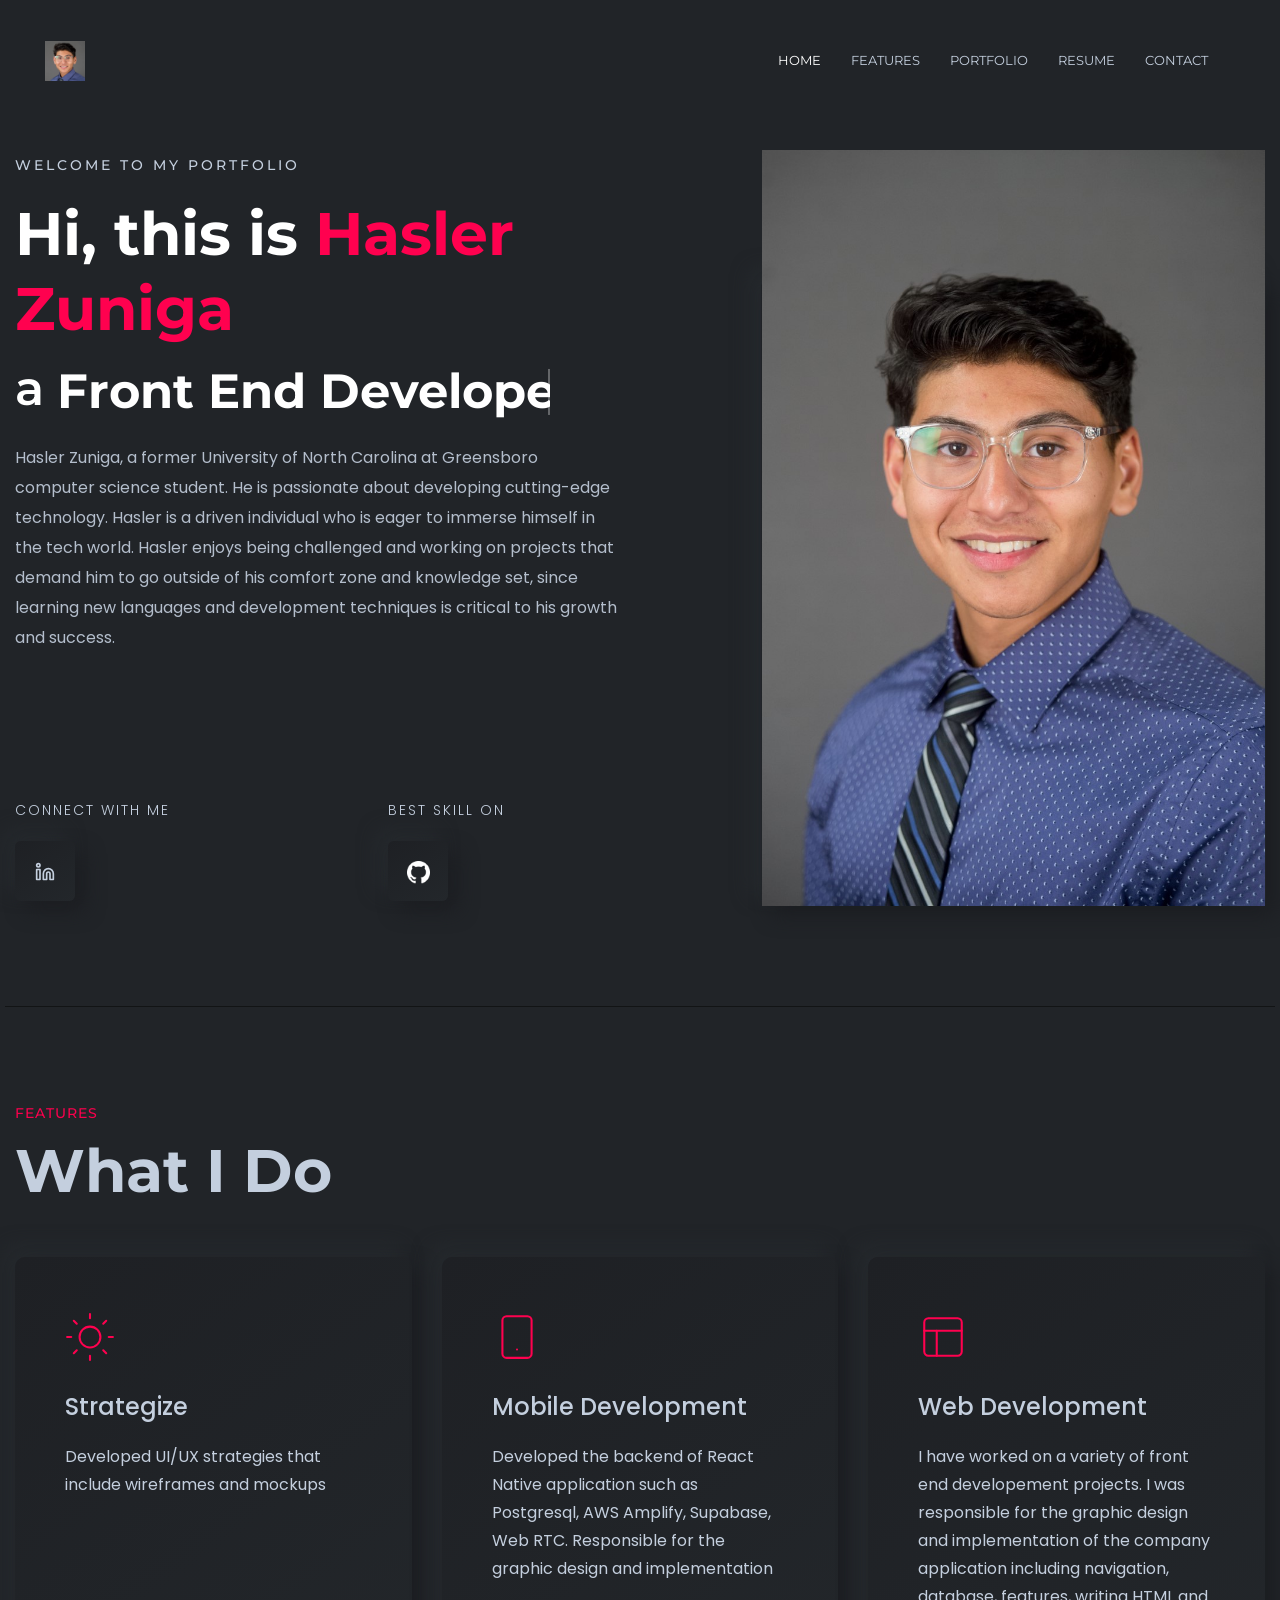
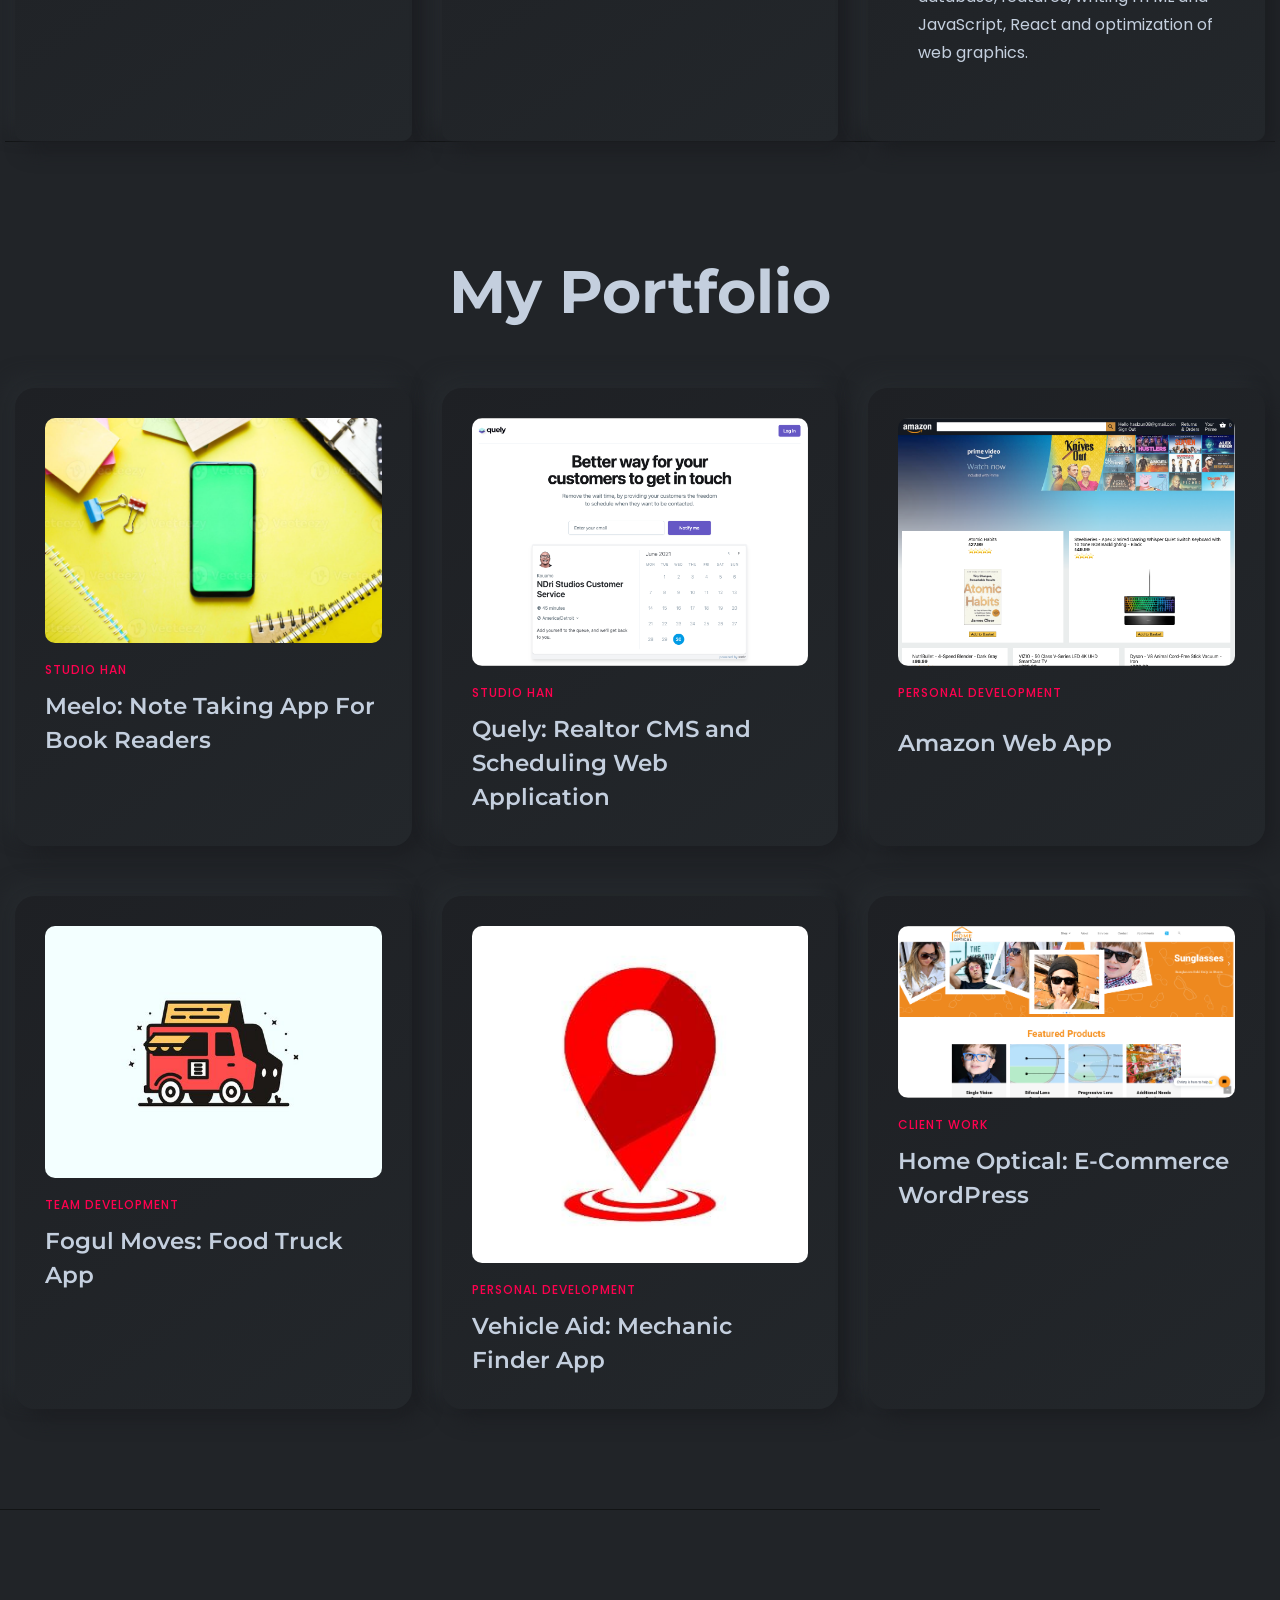
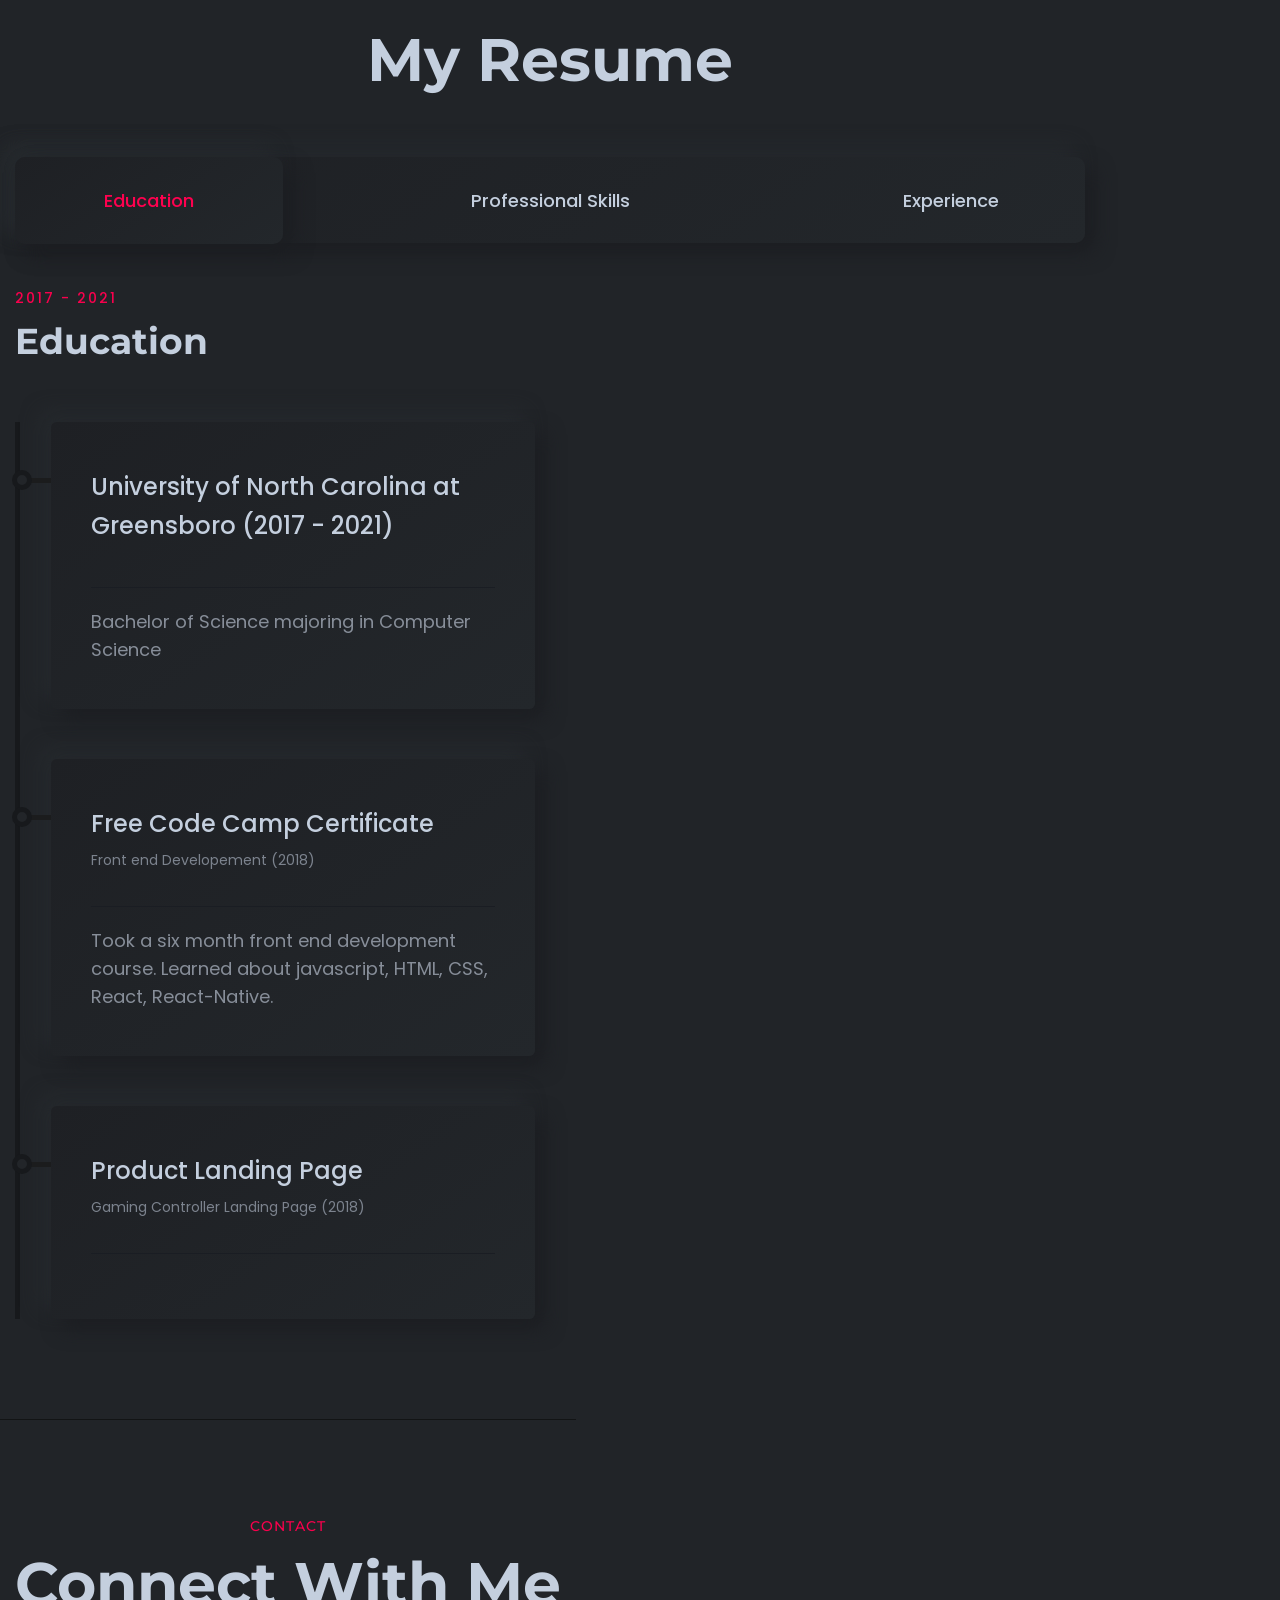
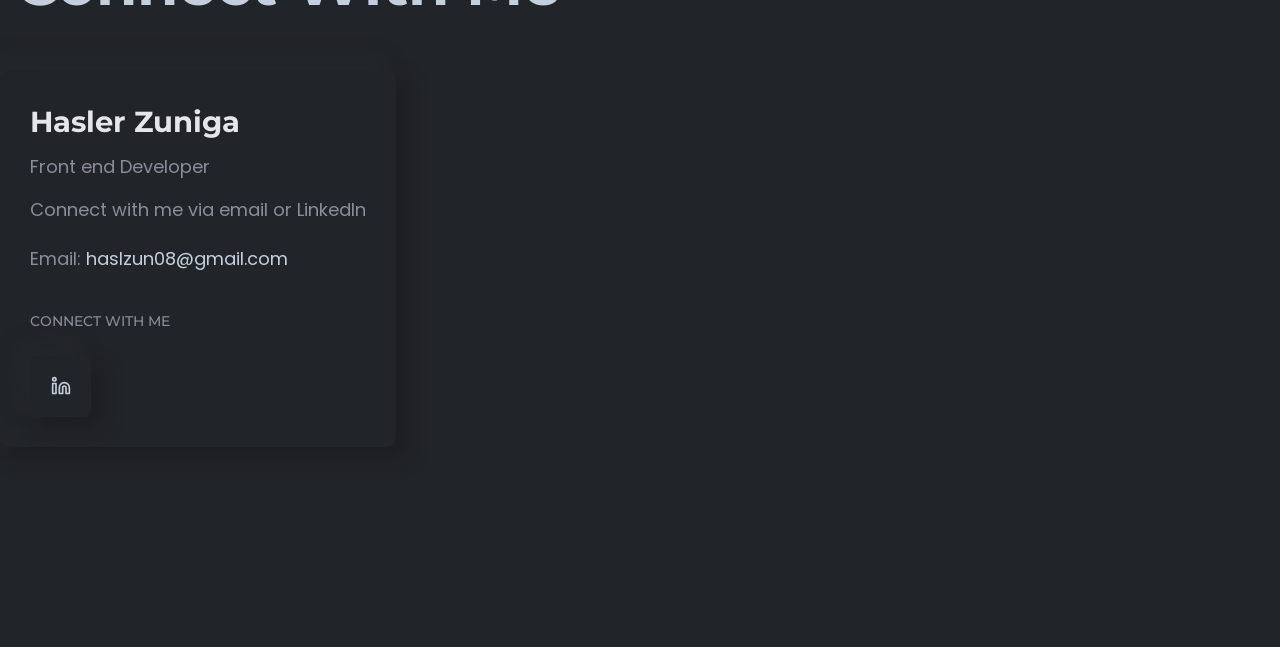
==== commit b5635aaf: "updated site" ====
--- a/index.html
+++ b/index.html
@@ -204,7 +204,7 @@
                   <div class="inner">
                     <span class="subtitle">Welcome to my portfolio</span>
                     <h1 class="title">
-                      Hi, I’m <span>Hasler Zuniga</span><br />
+                      Hi, this is <span>Hasler Zuniga</span><br />
                       <span class="header-caption" id="page-top">
                         <!-- type headline start-->
                         <span class="cd-headline clip is-full-width">
@@ -325,7 +325,7 @@
               <div class="rn-service">
                 <div class="inner">
                   <div class="icon">
-                    <i data-feather="menu"></i>
+                    <i data-feather="sun"></i>
                   </div>
                   <div class="content">
                     <h4 class="title"><a >Strategize</a></h4>
@@ -357,7 +357,7 @@
               <div class="rn-service">
                 <div class="inner">
                   <div class="icon">
-                    <i data-feather="book-open"></i>
+                    <i data-feather="smartphone"></i>
                   </div>
                   <div class="content">
                     <h4 class="title"><a >Mobile Development</a></h4>
@@ -390,7 +390,7 @@
               <div class="rn-service">
                 <div class="inner">
                   <div class="icon">
-                    <i data-feather="tv"></i>
+                    <i data-feather="layout"></i>
                   </div>
                   <div class="content">
                     <h4 class="title"><a >Web Development</a></h4>
@@ -462,7 +462,7 @@
                     </div>
                     <h4 class="title">
                       <a href="javascript:void(0)"
-                        >Note Taking App For Book Readers
+                        >Meelo: Note Taking App For Book Readers
                         <i class="feather-arrow-up-right"></i
                       ></a>
                     </h4>
@@ -506,7 +506,7 @@
                     </div>
                     <h4 class="title">
                       <a href="javascript:void(1)"
-                        >Realtor CMS and Scheduling Web Application<i
+                        >Quely: Realtor CMS and Scheduling Web Application<i
                           class="feather-arrow-up-right"
                         ></i
                       ></a>
@@ -597,7 +597,7 @@
                     </div>
                     <h4 class="title">
                       <a href="javascript:void(0)"
-                        >Food Truck App<i
+                        >Fogul Moves: Food Truck App<i
                           class="feather-arrow-up-right"
                         ></i
                       ></a>
@@ -643,7 +643,7 @@
                     </div>
                     <h4 class="title">
                       <a href="javascript:void(0)"
-                        >Vehicle Aid<i
+                        >Vehicle Aid: Mechanic Finder App<i
                           class="feather-arrow-up-right"
                         ></i
                       ></a>
@@ -689,7 +689,7 @@
                     </div>
                     <h4 class="title">
                       <a href="javascript:void(0)"
-                        >Home Optical WordPress Site<i
+                        >Home Optical: E-Commerce WordPress <i
                           class="feather-arrow-up-right"
                         ></i
                       ></a>
@@ -1133,8 +1133,8 @@
                               <div class="inner">
                                 <div class="heading">
                                   <div class="title">
-                                    <h4>First Client</h4>
-                                    <span>Home Optical (Jan 2020 - May 2020)</span>
+                                    <h4>Home Optical</h4>
+                                    <span>Word Developement (Jan 2020 - May 2020)</span>
                                   </div>
                                
                                 </div>
@@ -1583,7 +1583,7 @@
                 <div class="col-lg-6">
                   <div class="text-content">
                     <h3>
-                      <span>Featured - Front End Development</span> Home Optica;.
+                      <span>Featured - Front End Development</span> Home Optical.
                     </h3>
                     <p class="mb--30">
                         Redesigned a ecommerce website the sold perscription eye wear and contacts.
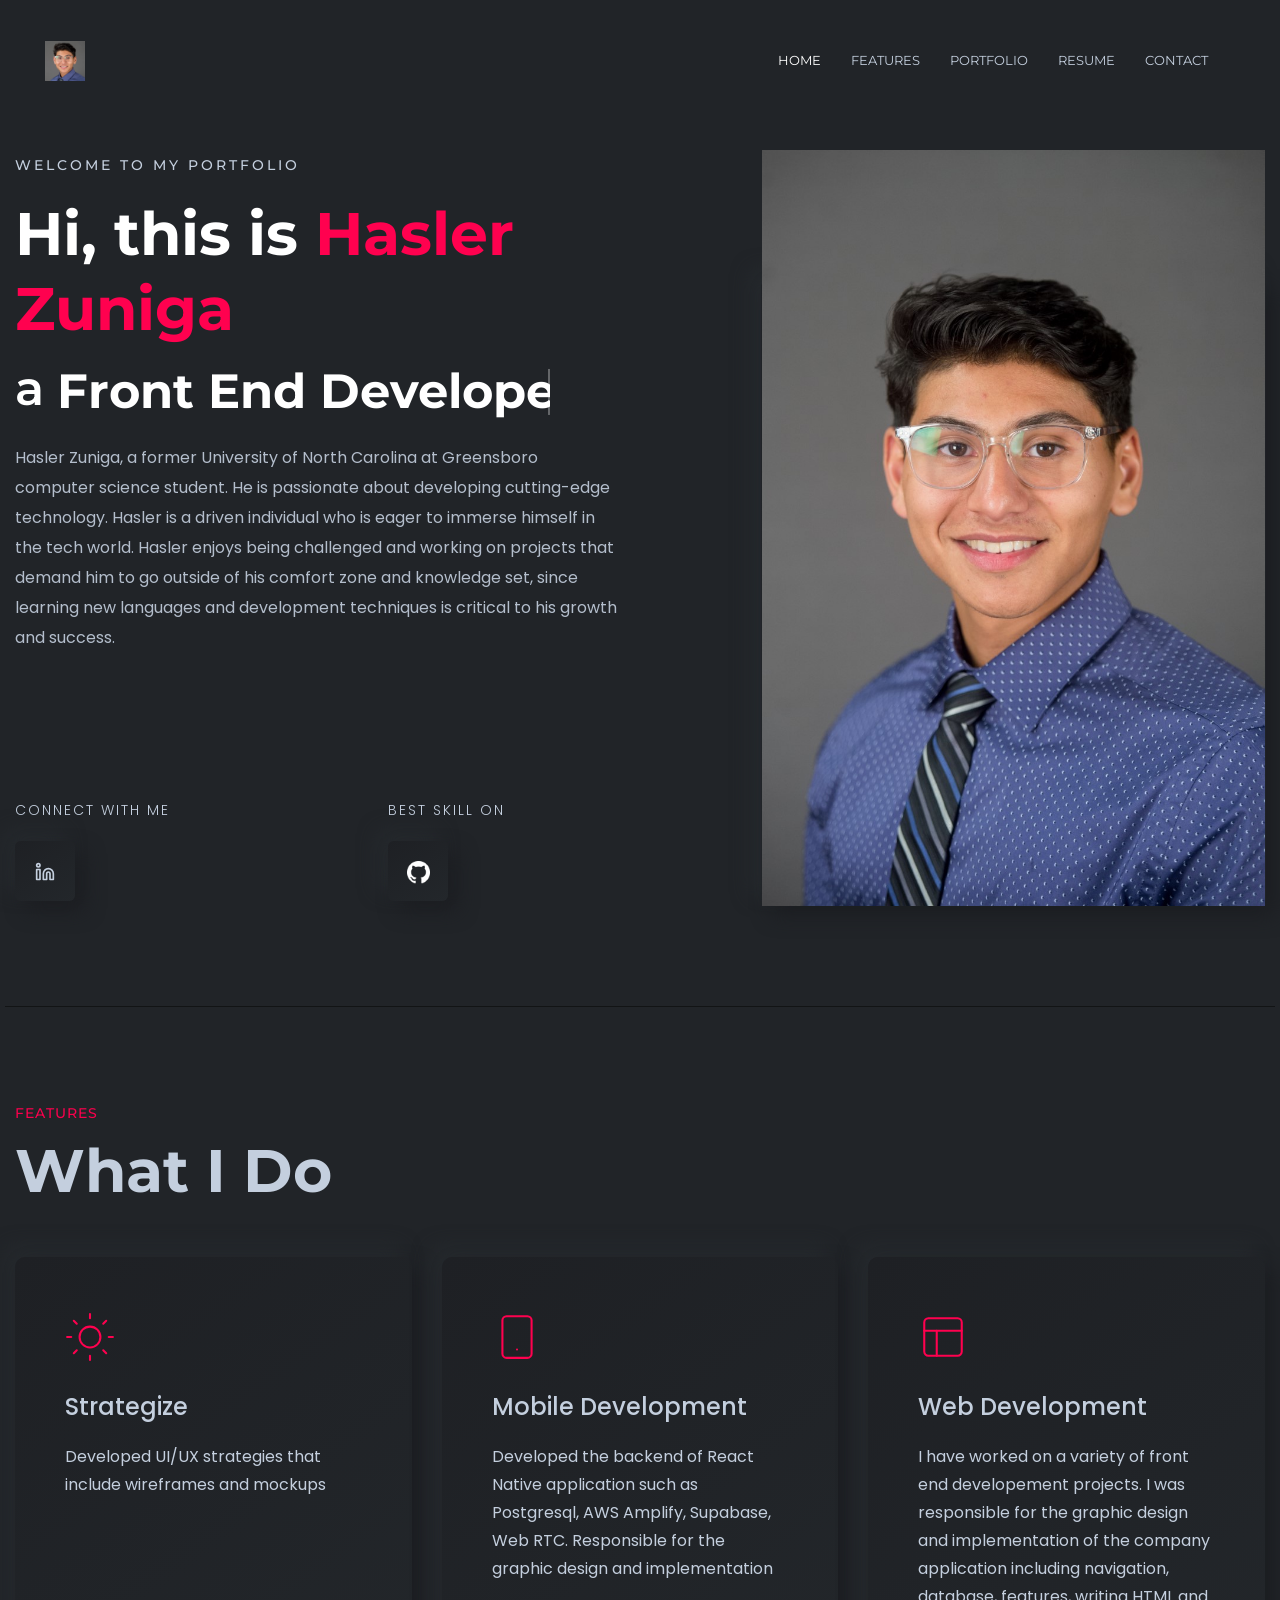
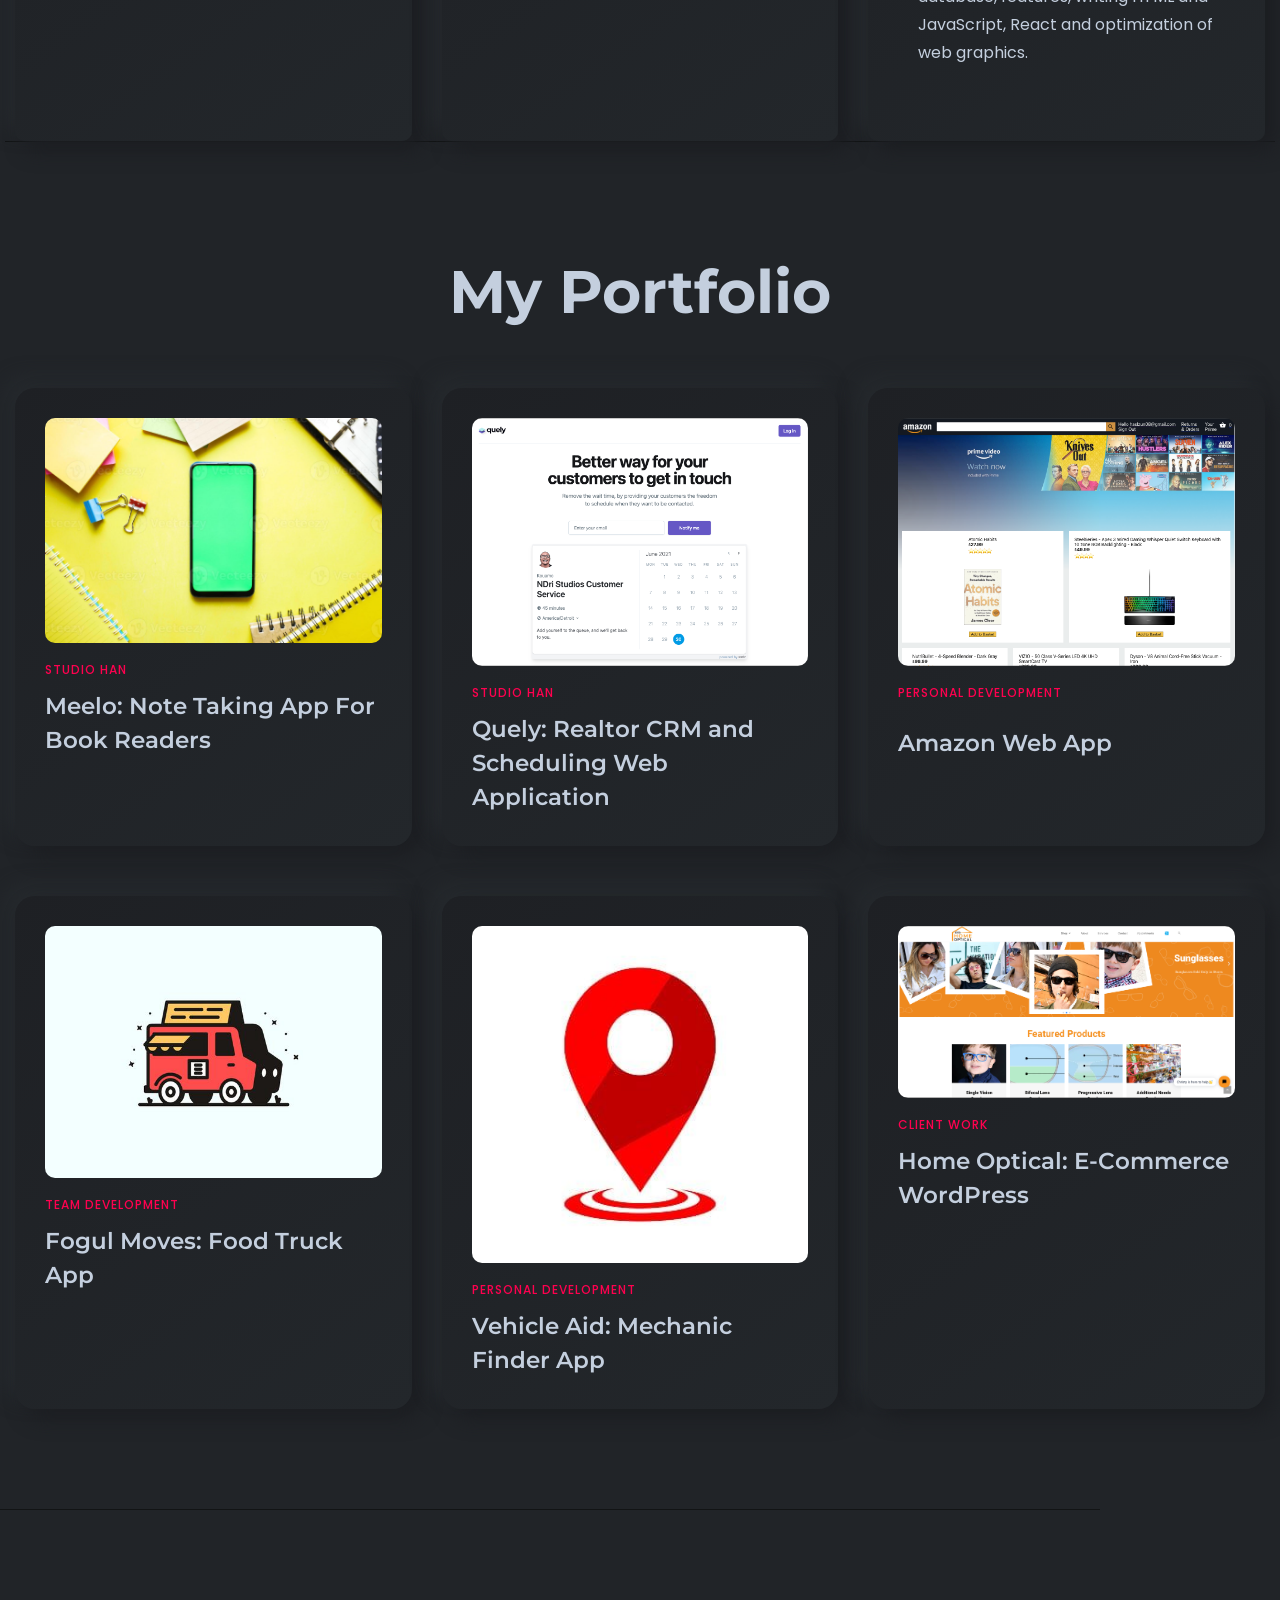
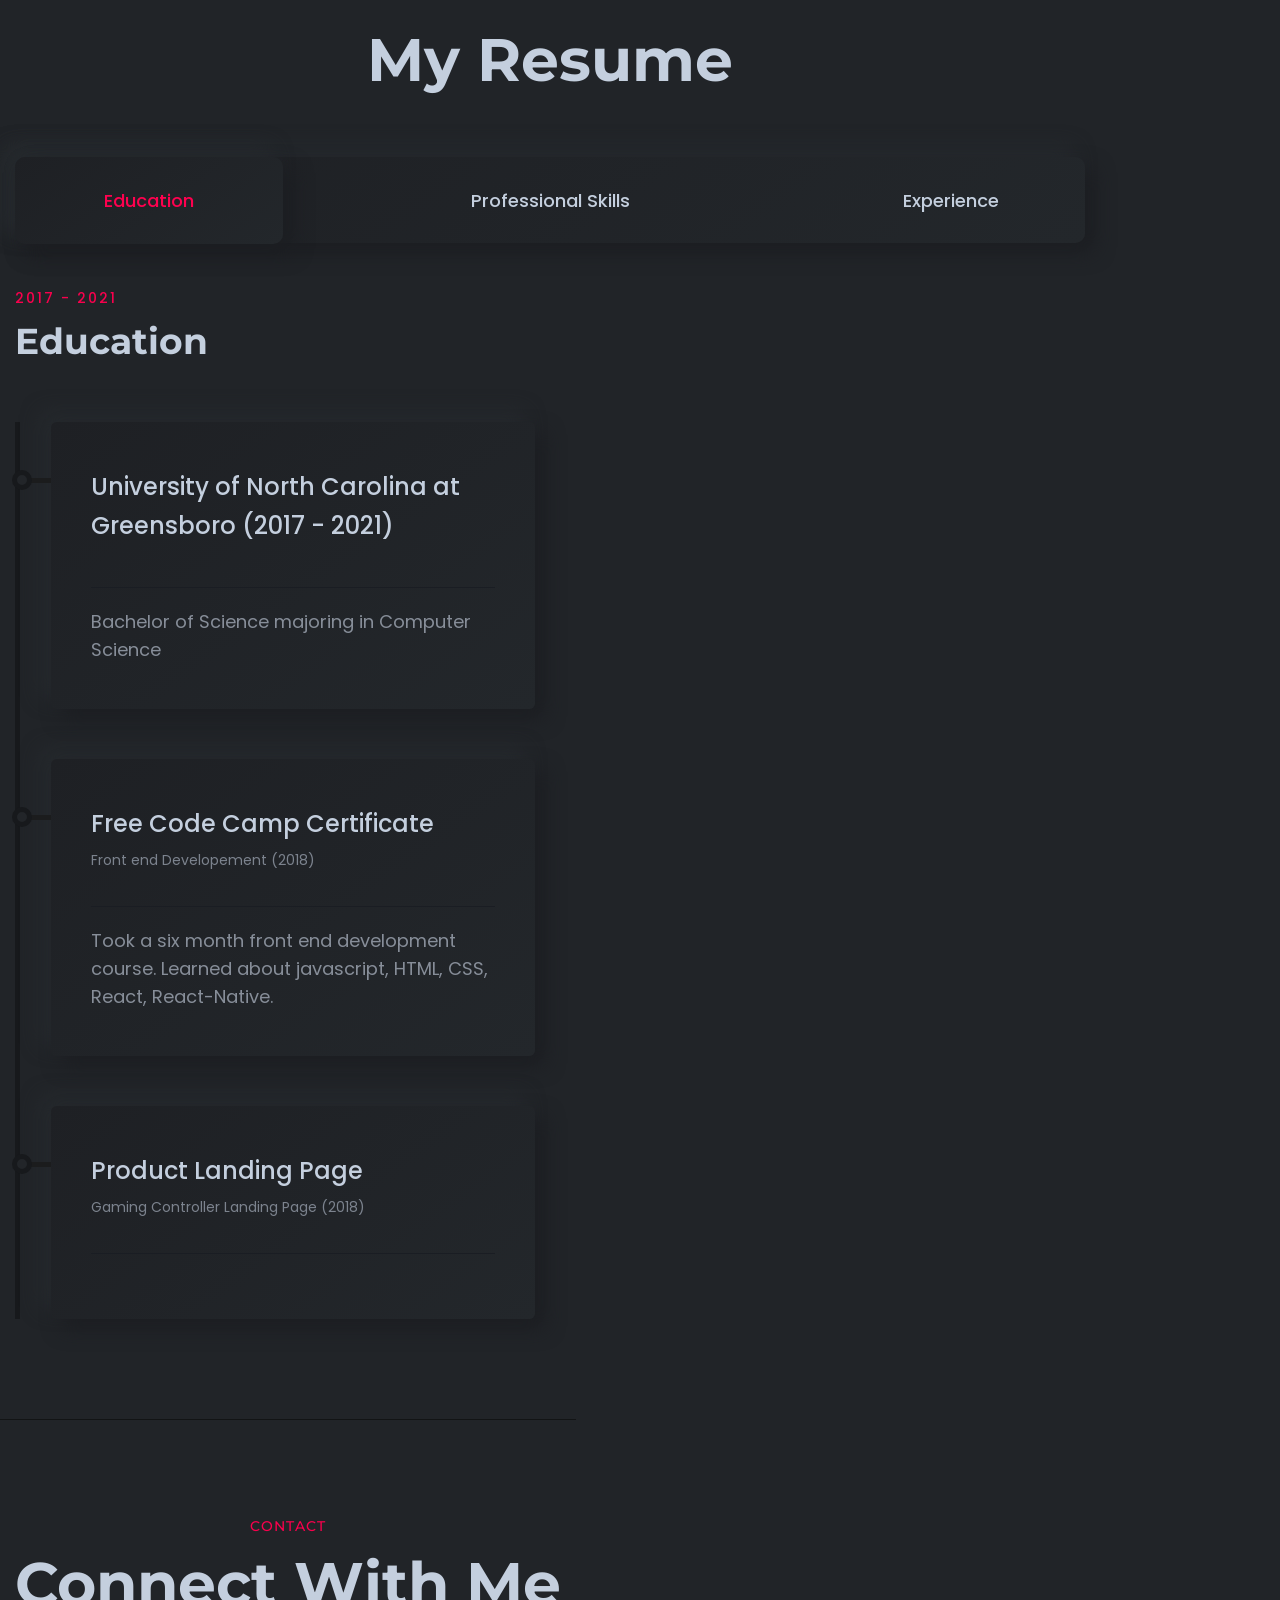
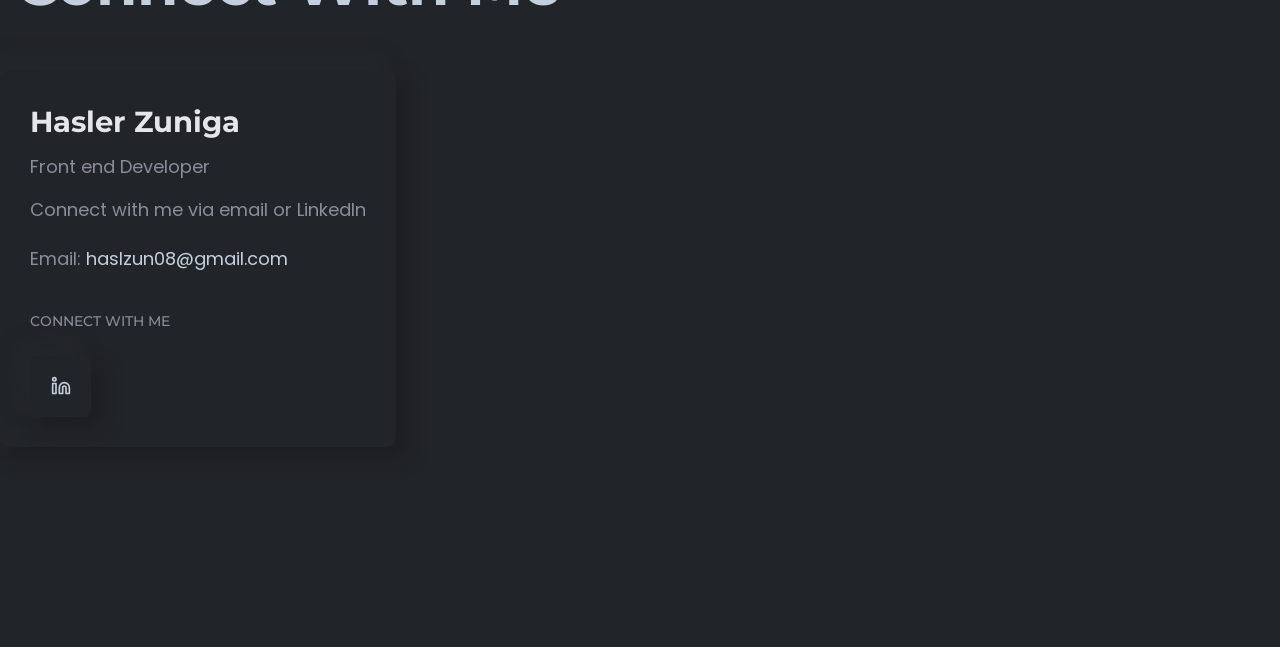
==== commit d08aeaf9: "update" ====
--- a/index.html
+++ b/index.html
@@ -506,7 +506,7 @@
                     </div>
                     <h4 class="title">
                       <a href="javascript:void(1)"
-                        >Quely: Realtor CMS and Scheduling Web Application<i
+                        >Quely: Realtor CRM and Scheduling Web Application<i
                           class="feather-arrow-up-right"
                         ></i
                       ></a>
